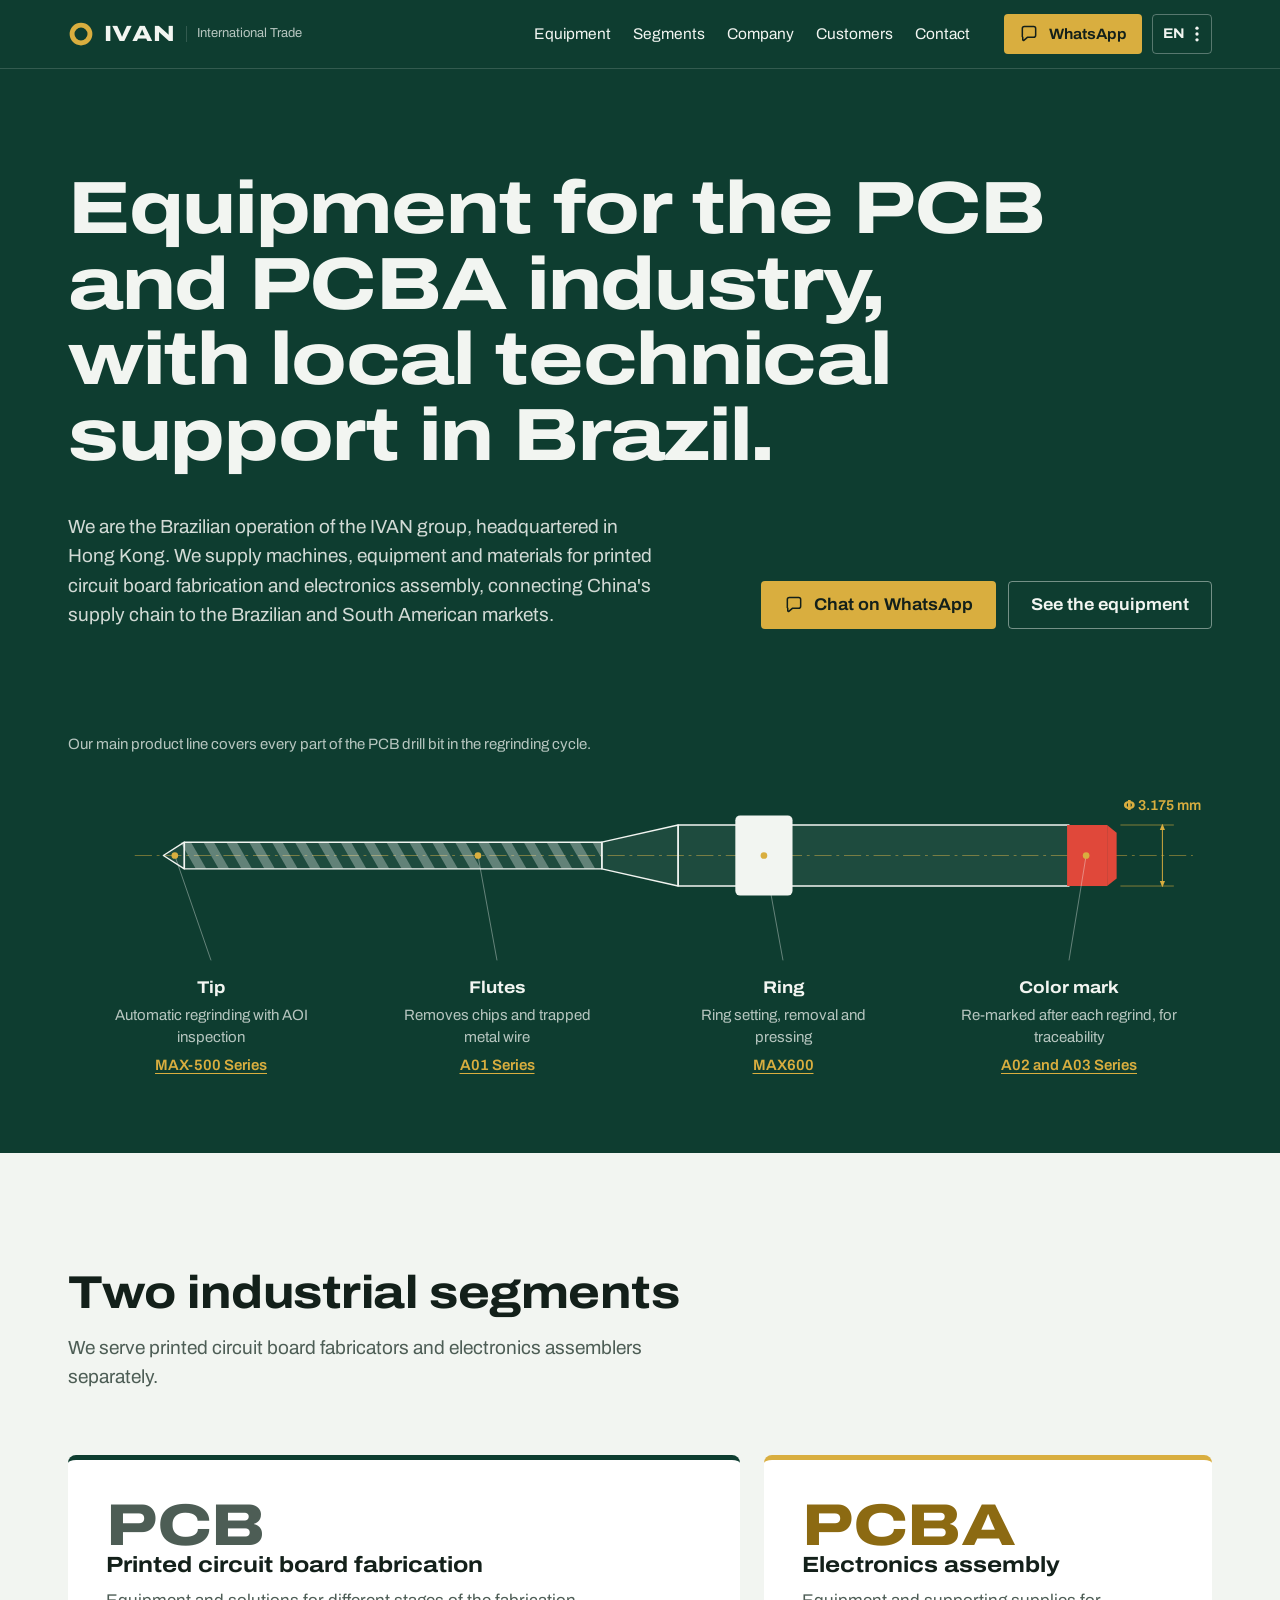
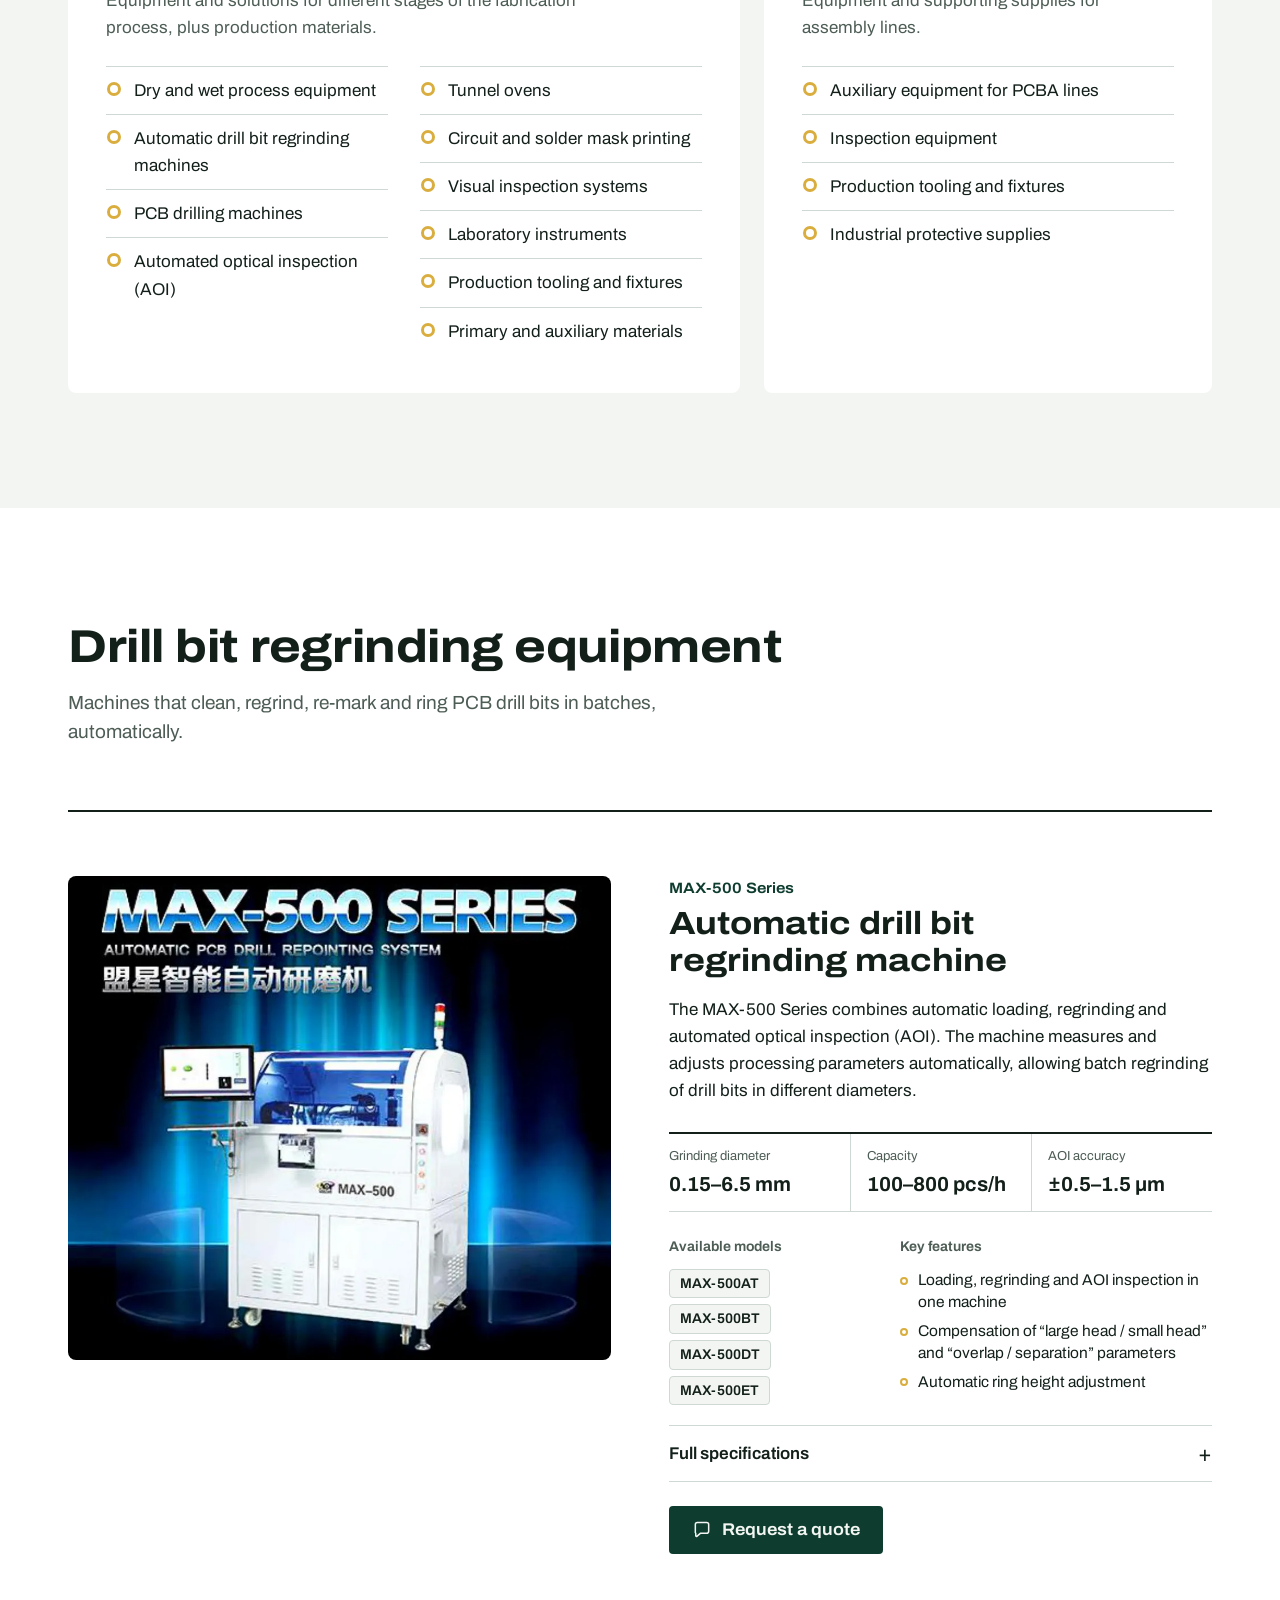
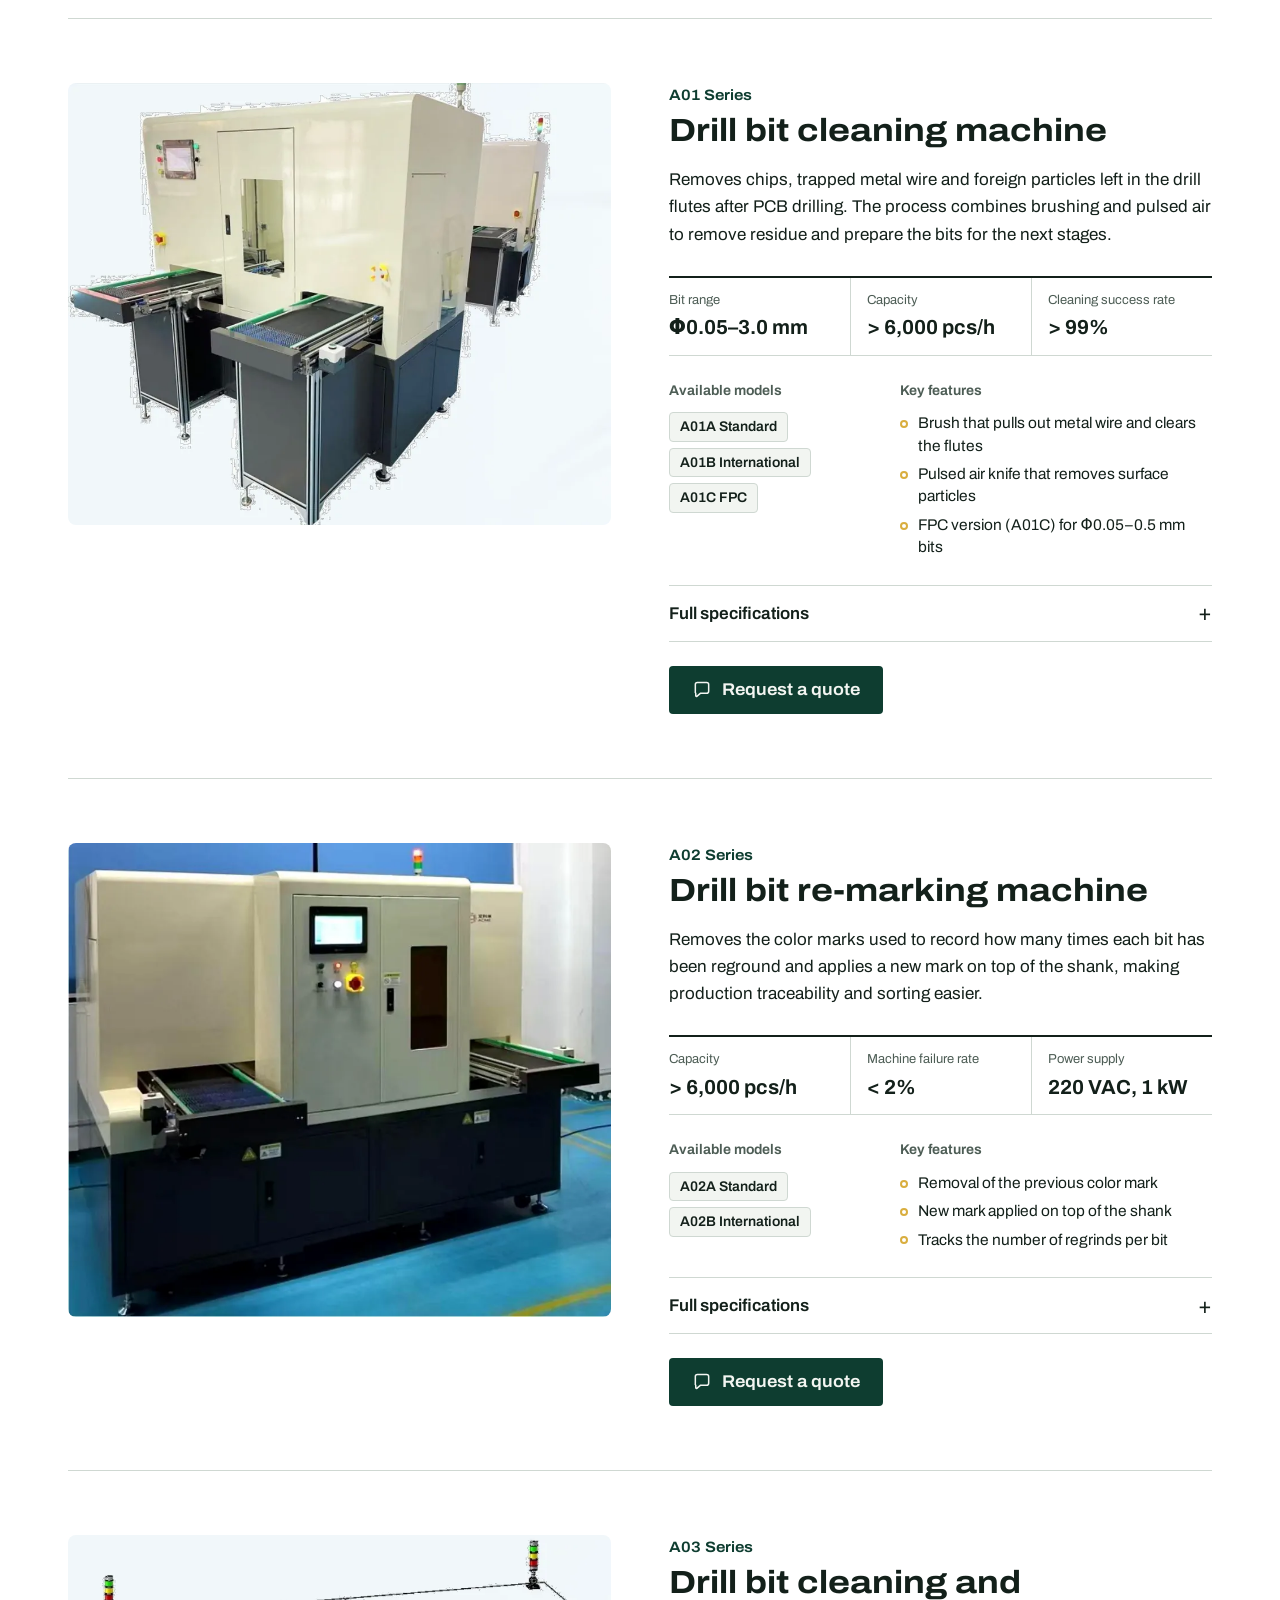
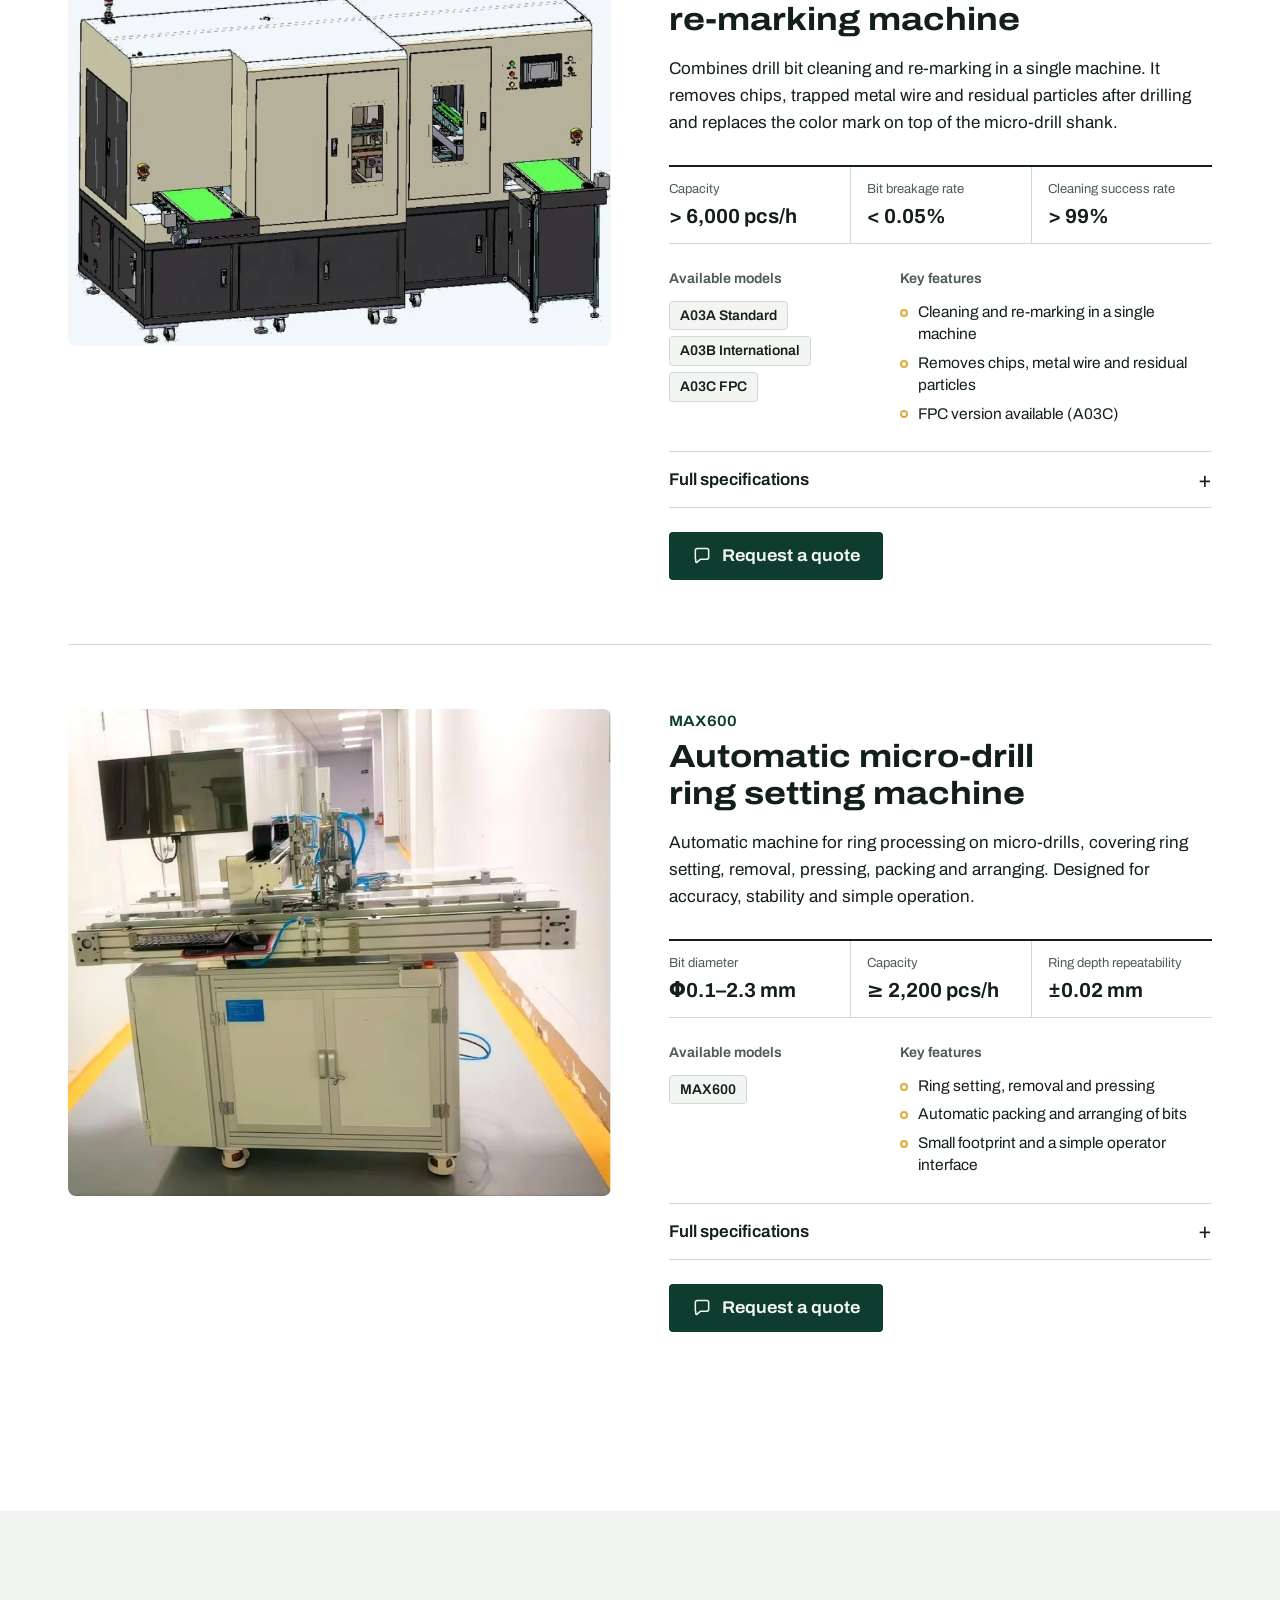
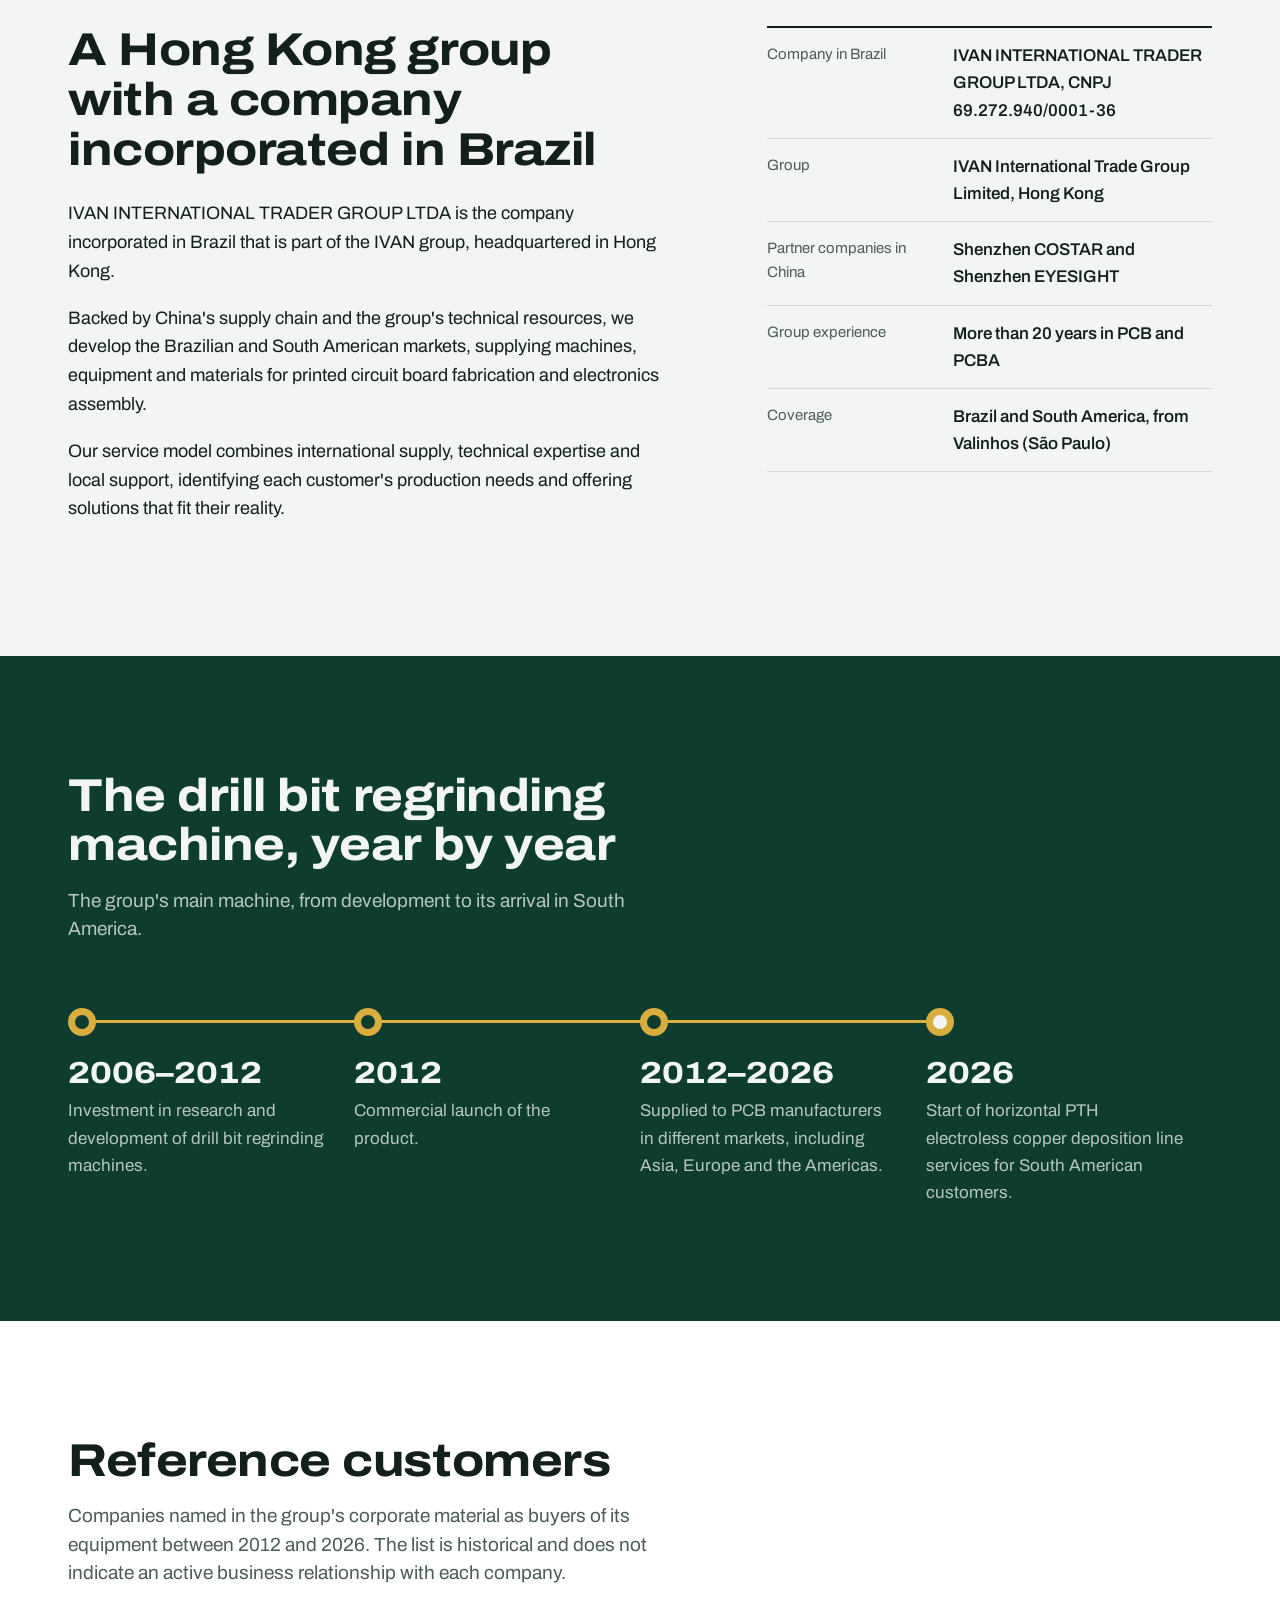
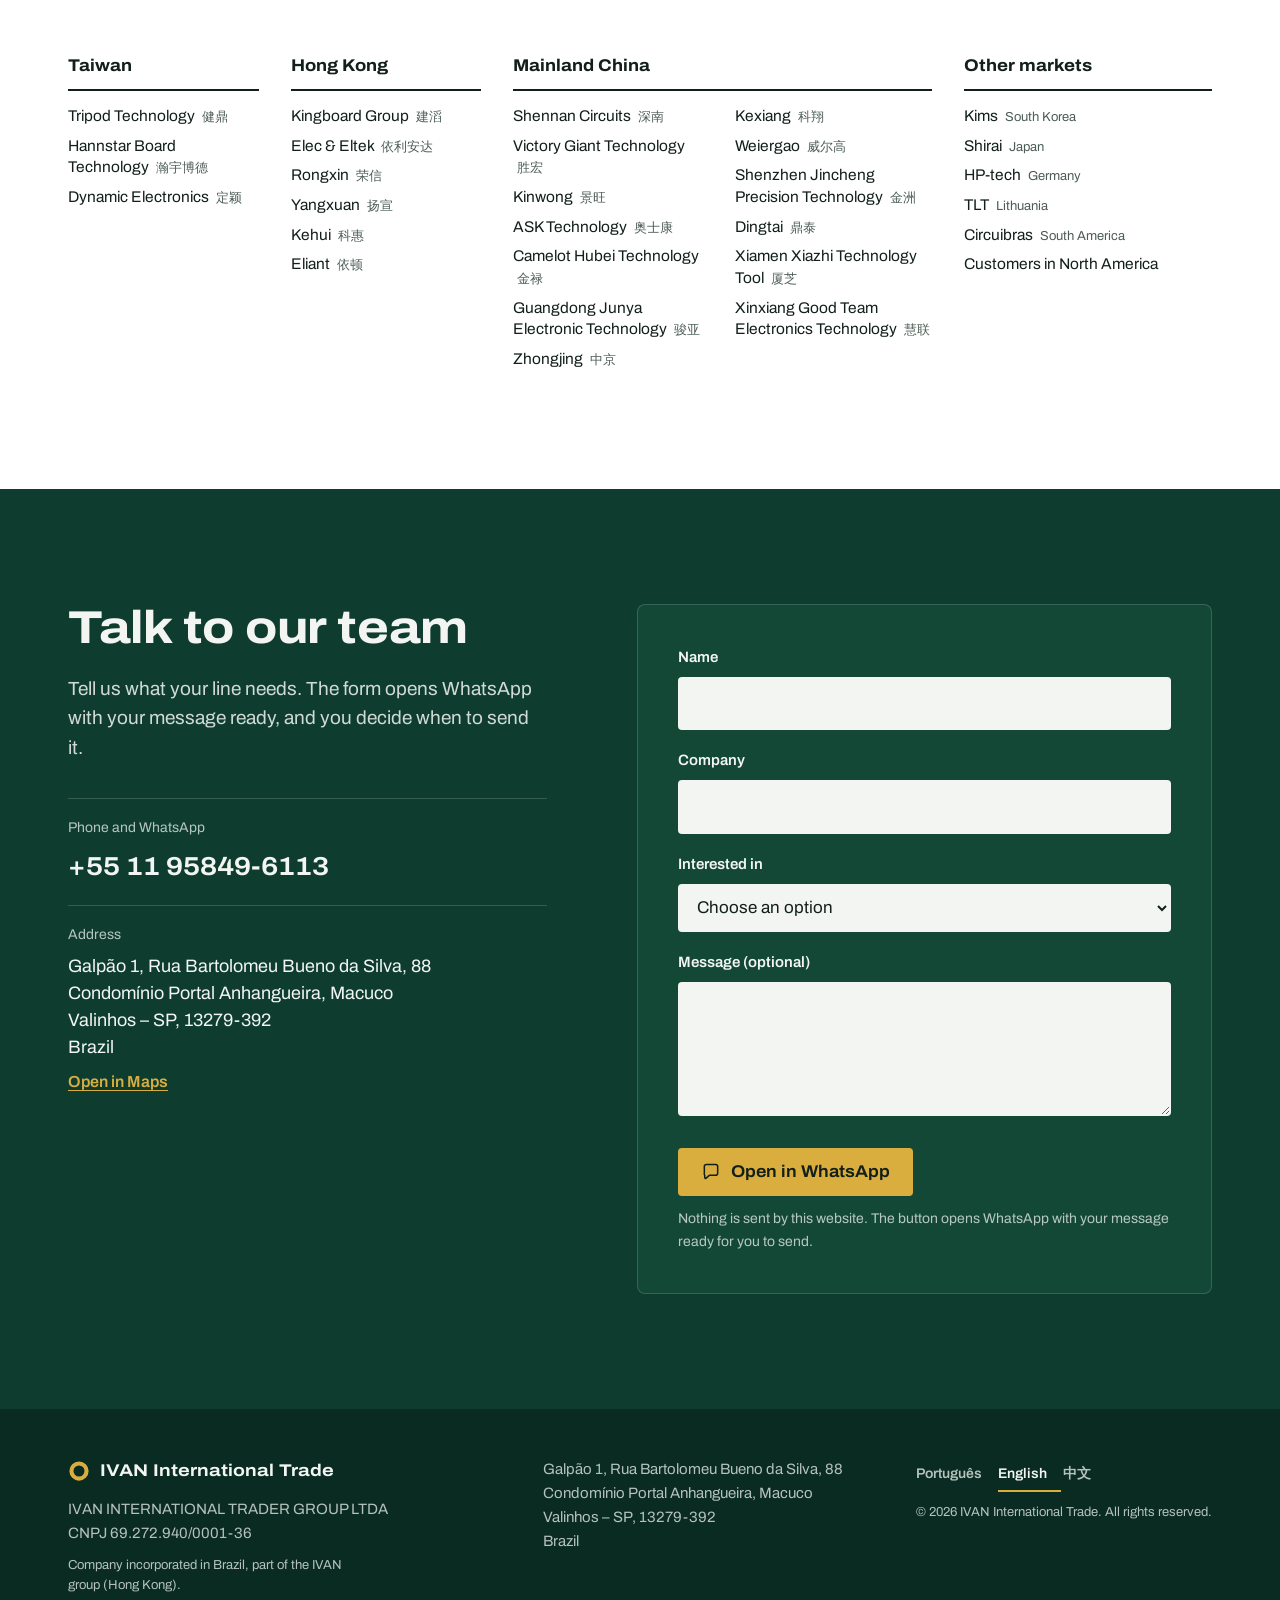
==== docs/en/index.html @ fa2f99bb "Add files via upload" ====
<!DOCTYPE html>
<html lang="en">
<head>
<meta charset="utf-8">
<meta name="viewport" content="width=device-width, initial-scale=1">
<title>IVAN International Trade | PCB and PCBA equipment in Brazil</title>
<meta name="description" content="Brazilian operation of the IVAN group, headquartered in Hong Kong. Drill bit regrinding, cleaning, re-marking and ring setting machines, plus equipment for PCB fabrication and PCBA assembly, with local technical support.">

<link rel="alternate" hreflang="pt-BR" href="../"><link rel="alternate" hreflang="en" href="../en/"><link rel="alternate" hreflang="zh-CN" href="../zh/">
<meta name="theme-color" content="#0E3D30">
<link rel="icon" href="../assets/favicon.svg" type="image/svg+xml">
<link rel="apple-touch-icon" href="../assets/apple-touch-icon.png">
<meta property="og:type" content="website">
<meta property="og:site_name" content="IVAN International Trade">
<meta property="og:title" content="IVAN International Trade | PCB and PCBA equipment in Brazil">
<meta property="og:description" content="Brazilian operation of the IVAN group, headquartered in Hong Kong. Drill bit regrinding, cleaning, re-marking and ring setting machines, plus equipment for PCB fabrication and PCBA assembly, with local technical support.">
<meta property="og:image" content="../assets/og.jpg">
<meta property="og:image:width" content="1200">
<meta property="og:image:height" content="630">
<meta property="og:locale" content="en">
<meta name="twitter:card" content="summary_large_image">
<link rel="preload" href="../assets/fonts/archivo-latin-wdth-normal.woff2" as="font" type="font/woff2" crossorigin>
<link rel="stylesheet" href="../assets/css/site.css">
<script type="application/ld+json">{"@context": "https://schema.org", "@type": "Organization", "name": "IVAN INTERNATIONAL TRADER GROUP LTDA", "alternateName": "IVAN International Trade", "legalName": "IVAN INTERNATIONAL TRADER GROUP LTDA", "taxID": "69.272.940/0001-36", "description": "Company incorporated in Brazil, part of the IVAN group (Hong Kong).", "telephone": "+5511958496113", "address": {"@type": "PostalAddress", "streetAddress": "Rua Bartolomeu Bueno da Silva, 88, Galpão 1, Condomínio Portal Anhangueira", "addressLocality": "Valinhos", "addressRegion": "SP", "postalCode": "13279-392", "addressCountry": "BR"}, "areaServed": ["BR", "South America"]}</script>
</head>
<body>
<a class="skip" href="#main">Skip to content</a>
<header class="site-header">
  <div class="wrap header-inner">
    <a class="brand" href="../en/" aria-label="IVAN International Trade"><svg class="via" viewBox="0 0 32 32" aria-hidden="true" focusable="false"><circle cx="16" cy="16" r="11" fill="none" stroke="currentColor" stroke-width="6"/></svg><span class="brand-name">IVAN</span><span class="brand-sub">International Trade</span></a>
    <nav class="nav" aria-label="Menu"><ul><li><a href="#equipment">Equipment</a></li><li><a href="#segments">Segments</a></li><li><a href="#company">Company</a></li><li><a href="#customers">Customers</a></li><li><a href="#contact">Contact</a></li></ul></nav>
    <div class="header-actions">
      <a class="btn btn-gold btn-small" href="https://wa.me/5511958496113?text=Hello%21%20I%20found%20you%20through%20your%20website%20and%20would%20like%20to%20talk%20about%20PCB/PCBA%20equipment." target="_blank" rel="noopener"><svg class="icon" viewBox="0 0 24 24" aria-hidden="true" focusable="false"><path d="M4 5.5A2.5 2.5 0 0 1 6.5 3h11A2.5 2.5 0 0 1 20 5.5v8a2.5 2.5 0 0 1-2.5 2.5H10l-4.2 3.6c-.5.4-1.3 0-1.3-.6V16A2.5 2.5 0 0 1 4 13.5z" fill="none" stroke="currentColor" stroke-width="1.8" stroke-linejoin="round"/></svg><span>WhatsApp</span></a>
      <details class="lang-menu">
        <summary title="Language"><span class="lang-code" aria-hidden="true">EN</span><svg class="icon" viewBox="0 0 24 24" aria-hidden="true" focusable="false"><circle cx="12" cy="5" r="2" fill="currentColor"/><circle cx="12" cy="12" r="2" fill="currentColor"/><circle cx="12" cy="19" r="2" fill="currentColor"/></svg><span class="sr-only">Language: English</span></summary>
        <div class="lang-panel">
          <p class="lang-panel-title">Language</p>
          <ul><li><a class="lang-link" href="../" hreflang="pt-BR" lang="pt-BR"><span>Português</span></a></li><li><a class="lang-link" href="../en/" hreflang="en" lang="en" aria-current="true"><span>English</span><svg class="check" viewBox="0 0 24 24" aria-hidden="true" focusable="false"><path d="M5 12.5l4.5 4.5L19 7.5" fill="none" stroke="currentColor" stroke-width="2.2" stroke-linecap="round" stroke-linejoin="round"/></svg></a></li><li><a class="lang-link" href="../zh/" hreflang="zh-CN" lang="zh-CN"><span>中文</span></a></li></ul>
        </div>
      </details>
    </div>
    <details class="mobile-menu">
      <summary aria-label="Menu"><svg class="icon" viewBox="0 0 24 24" aria-hidden="true" focusable="false"><path d="M4 7h16M4 12h16M4 17h16" fill="none" stroke="currentColor" stroke-width="2" stroke-linecap="round"/></svg><span class="menu-text">Menu</span></summary>
      <div class="mobile-panel">
        <ul class="mobile-nav"><li><a href="#equipment">Equipment</a></li><li><a href="#segments">Segments</a></li><li><a href="#company">Company</a></li><li><a href="#customers">Customers</a></li><li><a href="#contact">Contact</a></li></ul>
        <p class="mobile-lang-title">Language</p>
        <ul class="langs" aria-label="Language"><li><a class="lang-link" href="../" hreflang="pt-BR" lang="pt-BR" title="Português">Português</a></li><li><a class="lang-link" href="../en/" hreflang="en" lang="en" title="English" aria-current="true">English</a></li><li><a class="lang-link" href="../zh/" hreflang="zh-CN" lang="zh-CN" title="中文">中文</a></li></ul>
      </div>
    </details>
  </div>
</header>
<main id="main">
<section class="hero" aria-labelledby="hero-title">
  <div class="wrap">
    <h1 id="hero-title">Equipment for the PCB and PCBA industry, with local technical support in Brazil.</h1>
    <div class="hero-row">
      <p class="lead">We are the Brazilian operation of the IVAN group, headquartered in Hong Kong. We supply machines, equipment and materials for printed circuit board fabrication and electronics assembly, connecting China&#x27;s supply chain to the Brazilian and South American markets.</p>
      <div class="ctas">
        <a class="btn btn-gold" href="https://wa.me/5511958496113?text=Hello%21%20I%20found%20you%20through%20your%20website%20and%20would%20like%20to%20talk%20about%20PCB/PCBA%20equipment." target="_blank" rel="noopener"><svg class="icon" viewBox="0 0 24 24" aria-hidden="true" focusable="false"><path d="M4 5.5A2.5 2.5 0 0 1 6.5 3h11A2.5 2.5 0 0 1 20 5.5v8a2.5 2.5 0 0 1-2.5 2.5H10l-4.2 3.6c-.5.4-1.3 0-1.3-.6V16A2.5 2.5 0 0 1 4 13.5z" fill="none" stroke="currentColor" stroke-width="1.8" stroke-linejoin="round"/></svg><span>Chat on WhatsApp</span></a>
        <a class="btn btn-ghost" href="#equipment">See the equipment</a>
      </div>
    </div>
    <figure class="drill">
      <figcaption>Our main product line covers every part of the PCB drill bit in the regrinding cycle.</figcaption>
      <svg class="drill-svg" viewBox="0 0 1200 210" role="img" aria-labelledby="drill-title">
  <title id="drill-title">Technical drawing of a PCB drill bit with the tip, flutes, ring and color mark called out</title>
  <defs>
    <clipPath id="body-clip"><rect x="118" y="82" width="442" height="28"/></clipPath>
    <marker id="arr" viewBox="0 0 10 10" refX="5" refY="5" markerWidth="7" markerHeight="7" orient="auto-start-reverse">
      <path d="M0 1 L10 5 L0 9 z" fill="currentColor"/>
    </marker>
  </defs>
  <line class="axis" x1="70" y1="96" x2="1180" y2="96"/>
  <g class="metal">
    <polygon points="100,96 122,82 122,110"/>
    <rect x="122" y="82" width="438" height="28"/>
    <polygon points="560,82 640,64 640,128 560,110"/>
    <rect x="640" y="64" width="410" height="64"/>
  </g>
  <g class="flutes" clip-path="url(#body-clip)"><polygon points="118,82 129,82 145,110 134,110"/><polygon points="142,82 153,82 169,110 158,110"/><polygon points="166,82 177,82 193,110 182,110"/><polygon points="190,82 201,82 217,110 206,110"/><polygon points="214,82 225,82 241,110 230,110"/><polygon points="238,82 249,82 265,110 254,110"/><polygon points="262,82 273,82 289,110 278,110"/><polygon points="286,82 297,82 313,110 302,110"/><polygon points="310,82 321,82 337,110 326,110"/><polygon points="334,82 345,82 361,110 350,110"/><polygon points="358,82 369,82 385,110 374,110"/><polygon points="382,82 393,82 409,110 398,110"/><polygon points="406,82 417,82 433,110 422,110"/><polygon points="430,82 441,82 457,110 446,110"/><polygon points="454,82 465,82 481,110 470,110"/><polygon points="478,82 489,82 505,110 494,110"/><polygon points="502,82 513,82 529,110 518,110"/><polygon points="526,82 537,82 553,110 542,110"/><polygon points="550,82 561,82 577,110 566,110"/></g>
  <g class="mark"><rect x="1048" y="64" width="42" height="64"/><polygon points="1090,64 1100,72 1100,120 1090,128"/></g>
  <rect class="ring" x="700" y="54" width="60" height="84" rx="5"/>
  <g class="dim">
    <line x1="1104" y1="64" x2="1160" y2="64"/><line x1="1104" y1="128" x2="1160" y2="128"/>
    <line class="dim-line" x1="1148" y1="66" x2="1148" y2="126" marker-start="url(#arr)" marker-end="url(#arr)"/>
    <text x="1148" y="48" text-anchor="middle">Φ 3.175 mm</text>
  </g>
  <g class="leaders"><line x1="112" y1="96" x2="150" y2="206"/><line x1="430" y1="96" x2="450" y2="206"/><line x1="730" y1="96" x2="750" y2="206"/><line x1="1068" y1="96" x2="1050" y2="206"/></g>
  <g class="dots"><circle cx="112" cy="96" r="3.5"/><circle cx="430" cy="96" r="3.5"/><circle cx="730" cy="96" r="3.5"/><circle cx="1068" cy="96" r="3.5"/></g>
</svg>
      <ul class="callouts"><li><strong>Tip</strong><span>Automatic regrinding with AOI inspection</span><a href="#max-500">MAX-500 Series</a></li><li><strong>Flutes</strong><span>Removes chips and trapped metal wire</span><a href="#a01">A01 Series</a></li><li><strong>Ring</strong><span>Ring setting, removal and pressing</span><a href="#max600">MAX600</a></li><li><strong>Color mark</strong><span>Re-marked after each regrind, for traceability</span><a href="#a02">A02 and A03 Series</a></li></ul>
    </figure>
  </div>
</section>
<section id="segments" class="section segments" aria-labelledby="seg-title">
  <div class="wrap">
    <div class="section-head">
      <h2 id="seg-title">Two industrial segments</h2>
      <p>We serve printed circuit board fabricators and electronics assemblers separately.</p>
    </div>
    <div class="seg-grid">
      <article class="seg seg-pcb" aria-labelledby="seg-pcb-title">
        <p class="seg-code" aria-hidden="true">PCB</p>
        <h3 id="seg-pcb-title">Printed circuit board fabrication <span class="sr-only">(PCB)</span></h3>
        <p>Equipment and solutions for different stages of the fabrication process, plus production materials.</p>
        <ul class="ticks two-col"><li>Dry and wet process equipment</li><li>Automatic drill bit regrinding machines</li><li>PCB drilling machines</li><li>Automated optical inspection (AOI)</li><li>Tunnel ovens</li><li>Circuit and solder mask printing</li><li>Visual inspection systems</li><li>Laboratory instruments</li><li>Production tooling and fixtures</li><li>Primary and auxiliary materials</li></ul>
      </article>
      <article class="seg seg-pcba" aria-labelledby="seg-pcba-title">
        <p class="seg-code" aria-hidden="true">PCBA</p>
        <h3 id="seg-pcba-title">Electronics assembly <span class="sr-only">(PCBA)</span></h3>
        <p>Equipment and supporting supplies for assembly lines.</p>
        <ul class="ticks"><li>Auxiliary equipment for PCBA lines</li><li>Inspection equipment</li><li>Production tooling and fixtures</li><li>Industrial protective supplies</li></ul>
      </article>
    </div>
  </div>
</section>
<section id="equipment" class="section products" aria-labelledby="prod-title">
  <div class="wrap">
    <div class="section-head">
      <h2 id="prod-title">Drill bit regrinding equipment</h2>
      <p>Machines that clean, regrind, re-mark and ring PCB drill bits in batches, automatically.</p>
    </div>
    <article id="max-500" class="product" aria-labelledby="max-500-title">
      <div class="product-media">
        <img src="../assets/img/max-500.webp" width="954" height="849" alt="Automatic drill bit regrinding machine MAX-500 Series" loading="eager" decoding="async">
      </div>
      <div class="product-body">
        <p class="series">MAX-500 Series</p>
        <h3 id="max-500-title">Automatic drill bit regrinding machine</h3>
        <p class="product-text">The MAX-500 Series combines automatic loading, regrinding and automated optical inspection (AOI). The machine measures and adjusts processing parameters automatically, allowing batch regrinding of drill bits in different diameters.</p>
        <dl class="highlights"><div><dt>Grinding diameter</dt><dd>0.15–6.5 mm</dd></div><div><dt>Capacity</dt><dd>100–800 pcs/h</dd></div><div><dt>AOI accuracy</dt><dd>±0.5–1.5 µm</dd></div></dl>
        <div class="product-meta">
          <div>
            <h4>Available models</h4>
            <ul class="models"><li>MAX-500AT</li><li>MAX-500BT</li><li>MAX-500DT</li><li>MAX-500ET</li></ul>
          </div>
          <div>
            <h4>Key features</h4>
            <ul class="features"><li>Loading, regrinding and AOI inspection in one machine</li><li>Compensation of “large head / small head” and “overlap / separation” parameters</li><li>Automatic ring height adjustment</li></ul>
          </div>
        </div>
        <div class="product-actions">
          <details class="specs">
            <summary>Full specifications</summary>
            <table><tbody><tr><th scope="row">Models</th><td>MAX-500AT / BT / DT / ET</td></tr><tr><th scope="row">Grinding diameter</th><td>0.15–6.5 mm</td></tr><tr><th scope="row">Capacity</th><td>100–800 pcs/h, depending on diameter and specification</td></tr><tr><th scope="row">AOI accuracy</th><td>±0.5–1.5 µm</td></tr><tr><th scope="row">Grinding feed accuracy</th><td>±2–6 µm</td></tr><tr><th scope="row">Ring calibration accuracy</th><td>±0.05 mm</td></tr><tr><th scope="row">Dimensions (L × W × H)</th><td>1185 × 1130 × 1705 mm</td></tr><tr><th scope="row">Weight</th><td>700 kg</td></tr><tr><th scope="row">Power supply</th><td>220 VAC, 50/60 Hz (400 W/H)</td></tr><tr><th scope="row">Compressed air</th><td>5–7.5 kg/cm²</td></tr></tbody></table>
          </details>
          <a class="btn btn-ink quote-btn" data-product="max-500" href="https://wa.me/5511958496113?text=Hello%21%20I%20found%20you%20through%20your%20website%20and%20would%20like%20a%20quote%20for%3A%20Automatic%20drill%20bit%20regrinding%20machine%20%28MAX-500%20Series%29." target="_blank" rel="noopener"><svg class="icon" viewBox="0 0 24 24" aria-hidden="true" focusable="false"><path d="M4 5.5A2.5 2.5 0 0 1 6.5 3h11A2.5 2.5 0 0 1 20 5.5v8a2.5 2.5 0 0 1-2.5 2.5H10l-4.2 3.6c-.5.4-1.3 0-1.3-.6V16A2.5 2.5 0 0 1 4 13.5z" fill="none" stroke="currentColor" stroke-width="1.8" stroke-linejoin="round"/></svg><span>Request a quote</span></a>
        </div>
      </div>
    </article><article id="a01" class="product" aria-labelledby="a01-title">
      <div class="product-media">
        <img src="../assets/img/a01.webp" width="960" height="781" alt="Drill bit cleaning machine A01 Series" loading="lazy" decoding="async">
      </div>
      <div class="product-body">
        <p class="series">A01 Series</p>
        <h3 id="a01-title">Drill bit cleaning machine</h3>
        <p class="product-text">Removes chips, trapped metal wire and foreign particles left in the drill flutes after PCB drilling. The process combines brushing and pulsed air to remove residue and prepare the bits for the next stages.</p>
        <dl class="highlights"><div><dt>Bit range</dt><dd>Φ0.05–3.0 mm</dd></div><div><dt>Capacity</dt><dd>&gt; 6,000 pcs/h</dd></div><div><dt>Cleaning success rate</dt><dd>&gt; 99%</dd></div></dl>
        <div class="product-meta">
          <div>
            <h4>Available models</h4>
            <ul class="models"><li>A01A Standard</li><li>A01B International</li><li>A01C FPC</li></ul>
          </div>
          <div>
            <h4>Key features</h4>
            <ul class="features"><li>Brush that pulls out metal wire and clears the flutes</li><li>Pulsed air knife that removes surface particles</li><li>FPC version (A01C) for Φ0.05–0.5 mm bits</li></ul>
          </div>
        </div>
        <div class="product-actions">
          <details class="specs">
            <summary>Full specifications</summary>
            <table><tbody><tr><th scope="row">Models</th><td>A01A Standard / A01B International / A01C FPC</td></tr><tr><th scope="row">Bit range</th><td>Φ0.05–3.0 mm</td></tr><tr><th scope="row">FPC range</th><td>Φ0.05–0.5 mm</td></tr><tr><th scope="row">Capacity</th><td>&gt; 6,000 UPH</td></tr><tr><th scope="row">Bit breakage rate</th><td>&lt; 0.05%</td></tr><tr><th scope="row">Cleaning success rate</th><td>&gt; 99%</td></tr><tr><th scope="row">Machine failure rate</th><td>&lt; 2%</td></tr><tr><th scope="row">Weight</th><td>850 kg</td></tr><tr><th scope="row">Power supply</th><td>220 VAC, 50 Hz, 2 kW</td></tr><tr><th scope="row">Compressed air</th><td>5–7.5 kg/cm²</td></tr><tr><th scope="row">Minimum footprint (L × W × H)</th><td>1.8 × 1.7 × 2.2 m</td></tr></tbody></table>
          </details>
          <a class="btn btn-ink quote-btn" data-product="a01" href="https://wa.me/5511958496113?text=Hello%21%20I%20found%20you%20through%20your%20website%20and%20would%20like%20a%20quote%20for%3A%20Drill%20bit%20cleaning%20machine%20%28A01%20Series%29." target="_blank" rel="noopener"><svg class="icon" viewBox="0 0 24 24" aria-hidden="true" focusable="false"><path d="M4 5.5A2.5 2.5 0 0 1 6.5 3h11A2.5 2.5 0 0 1 20 5.5v8a2.5 2.5 0 0 1-2.5 2.5H10l-4.2 3.6c-.5.4-1.3 0-1.3-.6V16A2.5 2.5 0 0 1 4 13.5z" fill="none" stroke="currentColor" stroke-width="1.8" stroke-linejoin="round"/></svg><span>Request a quote</span></a>
        </div>
      </div>
    </article><article id="a02" class="product" aria-labelledby="a02-title">
      <div class="product-media">
        <img src="../assets/img/a02.webp" width="915" height="798" alt="Drill bit re-marking machine A02 Series" loading="lazy" decoding="async">
      </div>
      <div class="product-body">
        <p class="series">A02 Series</p>
        <h3 id="a02-title">Drill bit re-marking machine</h3>
        <p class="product-text">Removes the color marks used to record how many times each bit has been reground and applies a new mark on top of the shank, making production traceability and sorting easier.</p>
        <dl class="highlights"><div><dt>Capacity</dt><dd>&gt; 6,000 pcs/h</dd></div><div><dt>Machine failure rate</dt><dd>&lt; 2%</dd></div><div><dt>Power supply</dt><dd>220 VAC, 1 kW</dd></div></dl>
        <div class="product-meta">
          <div>
            <h4>Available models</h4>
            <ul class="models"><li>A02A Standard</li><li>A02B International</li></ul>
          </div>
          <div>
            <h4>Key features</h4>
            <ul class="features"><li>Removal of the previous color mark</li><li>New mark applied on top of the shank</li><li>Tracks the number of regrinds per bit</li></ul>
          </div>
        </div>
        <div class="product-actions">
          <details class="specs">
            <summary>Full specifications</summary>
            <table><tbody><tr><th scope="row">Models</th><td>A02A Standard / A02B International</td></tr><tr><th scope="row">Capacity</th><td>&gt; 6,000 UPH</td></tr><tr><th scope="row">Machine failure rate</th><td>&lt; 2%</td></tr><tr><th scope="row">Weight</th><td>1000 kg</td></tr><tr><th scope="row">Power supply</th><td>220 VAC, 50 Hz, 1 kW</td></tr><tr><th scope="row">Compressed air</th><td>5–7.5 kg/cm²</td></tr><tr><th scope="row">Minimum footprint (L × W × H)</th><td>2.2 × 1.7 × 2.2 m</td></tr></tbody></table>
          </details>
          <a class="btn btn-ink quote-btn" data-product="a02" href="https://wa.me/5511958496113?text=Hello%21%20I%20found%20you%20through%20your%20website%20and%20would%20like%20a%20quote%20for%3A%20Drill%20bit%20re-marking%20machine%20%28A02%20Series%29." target="_blank" rel="noopener"><svg class="icon" viewBox="0 0 24 24" aria-hidden="true" focusable="false"><path d="M4 5.5A2.5 2.5 0 0 1 6.5 3h11A2.5 2.5 0 0 1 20 5.5v8a2.5 2.5 0 0 1-2.5 2.5H10l-4.2 3.6c-.5.4-1.3 0-1.3-.6V16A2.5 2.5 0 0 1 4 13.5z" fill="none" stroke="currentColor" stroke-width="1.8" stroke-linejoin="round"/></svg><span>Request a quote</span></a>
        </div>
      </div>
    </article><article id="a03" class="product" aria-labelledby="a03-title">
      <div class="product-media">
        <img src="../assets/img/a03.webp" width="870" height="657" alt="Drill bit cleaning and re-marking machine A03 Series" loading="lazy" decoding="async">
      </div>
      <div class="product-body">
        <p class="series">A03 Series</p>
        <h3 id="a03-title">Drill bit cleaning and re-marking machine</h3>
        <p class="product-text">Combines drill bit cleaning and re-marking in a single machine. It removes chips, trapped metal wire and residual particles after drilling and replaces the color mark on top of the micro-drill shank.</p>
        <dl class="highlights"><div><dt>Capacity</dt><dd>&gt; 6,000 pcs/h</dd></div><div><dt>Bit breakage rate</dt><dd>&lt; 0.05%</dd></div><div><dt>Cleaning success rate</dt><dd>&gt; 99%</dd></div></dl>
        <div class="product-meta">
          <div>
            <h4>Available models</h4>
            <ul class="models"><li>A03A Standard</li><li>A03B International</li><li>A03C FPC</li></ul>
          </div>
          <div>
            <h4>Key features</h4>
            <ul class="features"><li>Cleaning and re-marking in a single machine</li><li>Removes chips, metal wire and residual particles</li><li>FPC version available (A03C)</li></ul>
          </div>
        </div>
        <div class="product-actions">
          <details class="specs">
            <summary>Full specifications</summary>
            <table><tbody><tr><th scope="row">Models</th><td>A03A Standard / A03B International / A03C FPC</td></tr><tr><th scope="row">Capacity</th><td>&gt; 6,000 UPH</td></tr><tr><th scope="row">Bit breakage rate</th><td>&lt; 0.05%</td></tr><tr><th scope="row">Cleaning success rate</th><td>&gt; 99%</td></tr><tr><th scope="row">Machine failure rate</th><td>&lt; 2%</td></tr><tr><th scope="row">Weight</th><td>1500 kg</td></tr><tr><th scope="row">Power supply</th><td>220 VAC, 50 Hz, 3 kW</td></tr><tr><th scope="row">Compressed air</th><td>5–7.5 kg/cm²</td></tr><tr><th scope="row">Minimum footprint (L × W × H)</th><td>3 × 1.7 × 2.2 m</td></tr></tbody></table>
          </details>
          <a class="btn btn-ink quote-btn" data-product="a03" href="https://wa.me/5511958496113?text=Hello%21%20I%20found%20you%20through%20your%20website%20and%20would%20like%20a%20quote%20for%3A%20Drill%20bit%20cleaning%20and%20re-marking%20machine%20%28A03%20Series%29." target="_blank" rel="noopener"><svg class="icon" viewBox="0 0 24 24" aria-hidden="true" focusable="false"><path d="M4 5.5A2.5 2.5 0 0 1 6.5 3h11A2.5 2.5 0 0 1 20 5.5v8a2.5 2.5 0 0 1-2.5 2.5H10l-4.2 3.6c-.5.4-1.3 0-1.3-.6V16A2.5 2.5 0 0 1 4 13.5z" fill="none" stroke="currentColor" stroke-width="1.8" stroke-linejoin="round"/></svg><span>Request a quote</span></a>
        </div>
      </div>
    </article><article id="max600" class="product" aria-labelledby="max600-title">
      <div class="product-media">
        <img src="../assets/img/max600.webp" width="801" height="717" alt="Automatic micro-drill ring setting machine MAX600" loading="lazy" decoding="async">
      </div>
      <div class="product-body">
        <p class="series">MAX600</p>
        <h3 id="max600-title">Automatic micro-drill ring setting machine</h3>
        <p class="product-text">Automatic machine for ring processing on micro-drills, covering ring setting, removal, pressing, packing and arranging. Designed for accuracy, stability and simple operation.</p>
        <dl class="highlights"><div><dt>Bit diameter</dt><dd>Φ0.1–2.3 mm</dd></div><div><dt>Capacity</dt><dd>≥ 2,200 pcs/h</dd></div><div><dt>Ring depth repeatability</dt><dd>±0.02 mm</dd></div></dl>
        <div class="product-meta">
          <div>
            <h4>Available models</h4>
            <ul class="models"><li>MAX600</li></ul>
          </div>
          <div>
            <h4>Key features</h4>
            <ul class="features"><li>Ring setting, removal and pressing</li><li>Automatic packing and arranging of bits</li><li>Small footprint and a simple operator interface</li></ul>
          </div>
        </div>
        <div class="product-actions">
          <details class="specs">
            <summary>Full specifications</summary>
            <table><tbody><tr><th scope="row">Model</th><td>MAX600</td></tr><tr><th scope="row">Bit diameter</th><td>Φ0.1–Φ2.3 mm</td></tr><tr><th scope="row">Shank diameter</th><td>Φ3.175 mm</td></tr><tr><th scope="row">Ring depth repeatability</th><td>±0.02 mm</td></tr><tr><th scope="row">Outer diameter detection repeatability</th><td>±0.02 mm</td></tr><tr><th scope="row">Capacity</th><td>UPH ≥ 2,200 pcs</td></tr><tr><th scope="row">Dimensions (L × W × H)</th><td>1600 × 800 × 1500 mm</td></tr><tr><th scope="row">Weight</th><td>600 kg</td></tr><tr><th scope="row">Voltage</th><td>AC 200 V / 50 Hz</td></tr></tbody></table>
          </details>
          <a class="btn btn-ink quote-btn" data-product="max600" href="https://wa.me/5511958496113?text=Hello%21%20I%20found%20you%20through%20your%20website%20and%20would%20like%20a%20quote%20for%3A%20Automatic%20micro-drill%20ring%20setting%20machine%20%28MAX600%29." target="_blank" rel="noopener"><svg class="icon" viewBox="0 0 24 24" aria-hidden="true" focusable="false"><path d="M4 5.5A2.5 2.5 0 0 1 6.5 3h11A2.5 2.5 0 0 1 20 5.5v8a2.5 2.5 0 0 1-2.5 2.5H10l-4.2 3.6c-.5.4-1.3 0-1.3-.6V16A2.5 2.5 0 0 1 4 13.5z" fill="none" stroke="currentColor" stroke-width="1.8" stroke-linejoin="round"/></svg><span>Request a quote</span></a>
        </div>
      </div>
    </article>
  </div>
</section>
<section id="company" class="section about" aria-labelledby="about-title">
  <div class="wrap">
    <div class="about-grid">
      <div class="about-text">
        <h2 id="about-title">A Hong Kong group with a company incorporated in Brazil</h2>
        <p>IVAN INTERNATIONAL TRADER GROUP LTDA is the company incorporated in Brazil that is part of the IVAN group, headquartered in Hong Kong.</p><p>Backed by China&#x27;s supply chain and the group&#x27;s technical resources, we develop the Brazilian and South American markets, supplying machines, equipment and materials for printed circuit board fabrication and electronics assembly.</p><p>Our service model combines international supply, technical expertise and local support, identifying each customer&#x27;s production needs and offering solutions that fit their reality.</p>
      </div>
      <dl class="facts"><div><dt>Company in Brazil</dt><dd>IVAN INTERNATIONAL TRADER GROUP LTDA, CNPJ 69.272.940/0001-36</dd></div><div><dt>Group</dt><dd>IVAN International Trade Group Limited, Hong Kong</dd></div><div><dt>Partner companies in China</dt><dd>Shenzhen COSTAR and Shenzhen EYESIGHT</dd></div><div><dt>Group experience</dt><dd>More than 20 years in PCB and PCBA</dd></div><div><dt>Coverage</dt><dd>Brazil and South America, from Valinhos (São Paulo)</dd></div></dl>
    </div>
  </div>
</section>
<section id="history" class="section history" aria-labelledby="hist-title">
  <div class="wrap">
    <div class="section-head">
      <h2 id="hist-title">The drill bit regrinding machine, year by year</h2>
      <p>The group&#x27;s main machine, from development to its arrival in South America.</p>
    </div>
    <ol class="timeline"><li><span class="via-dot" aria-hidden="true"></span><p class="year">2006–2012</p><p class="tl-text">Investment in research and development of drill bit regrinding machines.</p></li><li><span class="via-dot" aria-hidden="true"></span><p class="year">2012</p><p class="tl-text">Commercial launch of the product.</p></li><li><span class="via-dot" aria-hidden="true"></span><p class="year">2012–2026</p><p class="tl-text">Supplied to PCB manufacturers in different markets, including Asia, Europe and the Americas.</p></li><li><span class="via-dot" aria-hidden="true"></span><p class="year">2026</p><p class="tl-text">Start of horizontal PTH electroless copper deposition line services for South American customers.</p></li></ol>
  </div>
</section>
<section id="customers" class="section customers" aria-labelledby="cust-title">
  <div class="wrap">
    <div class="section-head">
      <h2 id="cust-title">Reference customers</h2>
      <p>Companies named in the group&#x27;s corporate material as buyers of its equipment between 2012 and 2026. The list is historical and does not indicate an active business relationship with each company.</p>
    </div>
    <div class="cust-grid"><div class="cust-group"><h3>Taiwan</h3><ul><li>Tripod Technology <span class="cn" lang="zh-CN">健鼎</span></li><li>Hannstar Board Technology <span class="cn" lang="zh-CN">瀚宇博德</span></li><li>Dynamic Electronics <span class="cn" lang="zh-CN">定颖</span></li></ul></div><div class="cust-group"><h3>Hong Kong</h3><ul><li>Kingboard Group <span class="cn" lang="zh-CN">建滔</span></li><li>Elec &amp; Eltek <span class="cn" lang="zh-CN">依利安达</span></li><li>Rongxin <span class="cn" lang="zh-CN">荣信</span></li><li>Yangxuan <span class="cn" lang="zh-CN">扬宣</span></li><li>Kehui <span class="cn" lang="zh-CN">科惠</span></li><li>Eliant <span class="cn" lang="zh-CN">依顿</span></li></ul></div><div class="cust-group"><h3>Mainland China</h3><ul><li>Shennan Circuits <span class="cn" lang="zh-CN">深南</span></li><li>Victory Giant Technology <span class="cn" lang="zh-CN">胜宏</span></li><li>Kinwong <span class="cn" lang="zh-CN">景旺</span></li><li>ASK Technology <span class="cn" lang="zh-CN">奥士康</span></li><li>Camelot Hubei Technology <span class="cn" lang="zh-CN">金禄</span></li><li>Guangdong Junya Electronic Technology <span class="cn" lang="zh-CN">骏亚</span></li><li>Zhongjing <span class="cn" lang="zh-CN">中京</span></li><li>Kexiang <span class="cn" lang="zh-CN">科翔</span></li><li>Weiergao <span class="cn" lang="zh-CN">威尔高</span></li><li>Shenzhen Jincheng Precision Technology <span class="cn" lang="zh-CN">金洲</span></li><li>Dingtai <span class="cn" lang="zh-CN">鼎泰</span></li><li>Xiamen Xiazhi Technology Tool <span class="cn" lang="zh-CN">厦芝</span></li><li>Xinxiang Good Team Electronics Technology <span class="cn" lang="zh-CN">慧联</span></li></ul></div><div class="cust-group"><h3>Other markets</h3><ul><li>Kims <span class="cn">South Korea</span></li><li>Shirai <span class="cn">Japan</span></li><li>HP-tech <span class="cn">Germany</span></li><li>TLT <span class="cn">Lithuania</span></li><li>Circuibras <span class="cn">South America</span></li><li>Customers in North America</li></ul></div></div>
  </div>
</section>
<section id="contact" class="section contact" aria-labelledby="contact-title">
  <div class="wrap contact-grid">
    <div class="contact-info">
      <h2 id="contact-title">Talk to our team</h2>
      <p class="lead">Tell us what your line needs. The form opens WhatsApp with your message ready, and you decide when to send it.</p>
      <dl class="contact-list">
        <div><dt>Phone and WhatsApp</dt><dd><a href="tel:+5511958496113">+55 11 95849-6113</a></dd></div>
        <div><dt>Address</dt><dd><address>Galpão 1, Rua Bartolomeu Bueno da Silva, 88<br>Condomínio Portal Anhangueira, Macuco<br>Valinhos – SP, 13279-392<br>Brazil</address>
          <a class="map-link" href="https://www.google.com/maps/search/?api=1&amp;query=Rua+Bartolomeu+Bueno+da+Silva+88+Valinhos+SP+13279-392" target="_blank" rel="noopener">Open in Maps</a></dd></div>
      </dl>
    </div>
    <form class="wa-form" id="wa-form" action="https://wa.me/5511958496113" method="get" target="_blank"
          data-number="5511958496113" data-tpl="Hello! My name is {name}{company}. I&#x27;m interested in: {interest}." data-tpl-company=", from {company}">
      <div class="field">
        <label for="f-name">Name</label>
        <input id="f-name" name="name" type="text" autocomplete="name" required>
      </div>
      <div class="field">
        <label for="f-company">Company</label>
        <input id="f-company" name="company" type="text" autocomplete="organization">
      </div>
      <div class="field">
        <label for="f-interest">Interested in</label>
        <select id="f-interest" name="interest" required>
          <option value="" disabled selected>Choose an option</option>
          <option>Drill bit regrinding machine (MAX-500)</option><option>Drill bit cleaning machine (A01)</option><option>Drill bit re-marking machine (A02)</option><option>Drill bit cleaning and re-marking machine (A03)</option><option>Micro-drill ring setting machine (MAX600)</option><option>Horizontal PTH line</option><option>Other PCB equipment</option><option>PCBA equipment</option>
        </select>
      </div>
      <div class="field">
        <label for="f-message">Message (optional)</label>
        <textarea id="f-message" name="message" rows="4"></textarea>
      </div>
      <input type="hidden" name="text" value="">
      <button class="btn btn-gold" type="submit"><svg class="icon" viewBox="0 0 24 24" aria-hidden="true" focusable="false"><path d="M4 5.5A2.5 2.5 0 0 1 6.5 3h11A2.5 2.5 0 0 1 20 5.5v8a2.5 2.5 0 0 1-2.5 2.5H10l-4.2 3.6c-.5.4-1.3 0-1.3-.6V16A2.5 2.5 0 0 1 4 13.5z" fill="none" stroke="currentColor" stroke-width="1.8" stroke-linejoin="round"/></svg><span>Open in WhatsApp</span></button>
      <p class="hint">Nothing is sent by this website. The button opens WhatsApp with your message ready for you to send.</p>
    </form>
  </div>
</section>
</main>
<footer class="site-footer">
  <div class="wrap footer-inner">
    <div>
      <p class="footer-brand"><svg class="via" viewBox="0 0 32 32" aria-hidden="true" focusable="false"><circle cx="16" cy="16" r="11" fill="none" stroke="currentColor" stroke-width="6"/></svg><span>IVAN International Trade</span></p>
      <p>IVAN INTERNATIONAL TRADER GROUP LTDA<br>CNPJ 69.272.940/0001-36</p>
      <p class="small footer-group">Company incorporated in Brazil, part of the IVAN group (Hong Kong).</p>
    </div>
    <p>Galpão 1, Rua Bartolomeu Bueno da Silva, 88<br>Condomínio Portal Anhangueira, Macuco<br>Valinhos – SP, 13279-392<br>Brazil</p>
    <div>
      <ul class="langs" aria-label="Language"><li><a class="lang-link" href="../" hreflang="pt-BR" lang="pt-BR" title="Português">Português</a></li><li><a class="lang-link" href="../en/" hreflang="en" lang="en" title="English" aria-current="true">English</a></li><li><a class="lang-link" href="../zh/" hreflang="zh-CN" lang="zh-CN" title="中文">中文</a></li></ul>
      <p class="small">© 2026 IVAN International Trade. All rights reserved.</p>
    </div>
  </div>
</footer>
<script src="../assets/js/site.js" defer></script>
</body>
</html>
---- docs/assets/css/site.css ----
/* IVAN International Trade — ivanbr.com.br
   Paleta tirada da própria placa: máscara de solda verde, pads dourados (ENIG),
   serigrafia branca e as cores usadas para marcar brocas reafiadas. */

@font-face {
  font-family: "Archivo Variable";
  font-style: normal;
  font-display: swap;
  font-weight: 100 900;
  font-stretch: 62% 125%;
  src: url(../fonts/archivo-latin-ext-wdth-normal.woff2) format("woff2-variations");
  unicode-range: U+0100-02BA, U+02BD-02C5, U+02C7-02CC, U+02CE-02D7, U+02DD-02FF, U+0304, U+0308, U+0329, U+1D00-1DBF, U+1E00-1E9F, U+1EF2-1EFF, U+2020, U+20A0-20AB, U+20AD-20C0, U+2113, U+2C60-2C7F, U+A720-A7FF;
}
@font-face {
  font-family: "Archivo Variable";
  font-style: normal;
  font-display: swap;
  font-weight: 100 900;
  font-stretch: 62% 125%;
  src: url(../fonts/archivo-latin-wdth-normal.woff2) format("woff2-variations");
  unicode-range: U+0000-00FF, U+0131, U+0152-0153, U+02BB-02BC, U+02C6, U+02DA, U+02DC, U+0304, U+0308, U+0329, U+2000-206F, U+20AC, U+2122, U+2191, U+2193, U+2212, U+2215, U+FEFF, U+FFFD;
}

:root {
  --mask: #0E3D30;          /* máscara de solda */
  --mask-deep: #092B21;
  --mask-raised: #134837;
  --mask-line: rgba(242, 245, 241, 0.16);
  --gold: #D9AE3F;          /* pad ENIG */
  --gold-hover: #E7C25E;
  --gold-text: #8C6A12;     /* dourado legível sobre fundo claro */
  --silk: #F2F5F1;          /* serigrafia */
  --paper: #FFFFFF;
  --ink: #13201A;
  --muted: #4D5D55;
  --rule: #CFD8D2;
  --on-dark-muted: rgba(242, 245, 241, 0.74);
  --mark-red: #E0483A;
  --mark-yellow: #F2C230;
  --mark-blue: #3A7BE0;
  --mark-green: #3DB06A;

  --font: "Archivo Variable", "Archivo", system-ui, -apple-system, "Segoe UI", Roboto,
    "PingFang SC", "Hiragino Sans GB", "Microsoft YaHei", "Noto Sans CJK SC", "Noto Sans SC", sans-serif;
  --gutter: clamp(20px, 4vw, 48px);
  --header-h: 68px;
}

*, *::before, *::after { box-sizing: border-box; }

html {
  -webkit-text-size-adjust: 100%;
  scroll-behavior: smooth;
  scroll-padding-top: calc(var(--header-h) + 16px);
}

body {
  margin: 0;
  font-family: var(--font);
  font-size: 1.0625rem;
  line-height: 1.6;
  color: var(--ink);
  background: var(--paper);
  -webkit-font-smoothing: antialiased;
  text-rendering: optimizeLegibility;
}

img { max-width: 100%; height: auto; }
a { color: inherit; text-underline-offset: 0.2em; }
p { margin: 0 0 1em; }

h1, h2, h3 {
  margin: 0;
  font-weight: 720;
  font-stretch: 114%;
  text-wrap: balance;
}

:focus-visible { outline: 3px solid var(--mask); outline-offset: 3px; border-radius: 2px; }
.site-header :focus-visible,
.hero :focus-visible,
.history :focus-visible,
.contact :focus-visible,
.site-footer :focus-visible { outline-color: var(--gold); }

.wrap { max-width: 1240px; margin-inline: auto; padding-inline: var(--gutter); }

.skip {
  position: absolute; left: 12px; top: -80px; z-index: 100;
  padding: 10px 16px; border-radius: 4px;
  background: var(--gold); color: var(--ink); font-weight: 650; text-decoration: none;
}
.skip:focus { top: 12px; }

/* ---------------------------------------------------------------- botões */
.btn {
  display: inline-flex; align-items: center; justify-content: center; gap: 10px;
  min-height: 48px; padding: 0 22px;
  border: 1.5px solid transparent; border-radius: 4px;
  font: inherit; font-weight: 650; font-stretch: 106%; line-height: 1.2;
  text-decoration: none; cursor: pointer;
  transition: background-color 0.15s, border-color 0.15s;
}
.btn .icon { width: 20px; height: 20px; flex: none; }
.btn-gold { background: var(--gold); color: var(--ink); }
.btn-gold:hover { background: var(--gold-hover); }
.btn-ghost { border-color: rgba(242, 245, 241, 0.45); color: var(--silk); }
.btn-ghost:hover { border-color: var(--silk); background: rgba(242, 245, 241, 0.06); }
.btn-ink { background: var(--mask); color: var(--silk); }
.btn-ink:hover { background: var(--mask-raised); }
.btn-small { min-height: 40px; padding: 0 14px; font-size: 0.9375rem; }

/* ---------------------------------------------------------------- cabeçalho */
.site-header {
  position: sticky; top: 0; z-index: 20;
  background: var(--mask); color: var(--silk);
  border-bottom: 1px solid var(--mask-line);
}
.header-inner { display: flex; align-items: center; gap: 24px; min-height: var(--header-h); }

.brand { display: flex; align-items: center; gap: 10px; text-decoration: none; color: var(--silk); }
.via { width: 26px; height: 26px; color: var(--gold); flex: none; }
.brand-name { font-size: 1.375rem; font-weight: 800; font-stretch: 125%; letter-spacing: 0.02em; line-height: 1; }
.brand-sub {
  font-size: 0.8125rem; line-height: 1.2; color: var(--on-dark-muted);
  padding-left: 10px; border-left: 1px solid var(--mask-line);
}

.nav { margin-left: auto; }
.nav ul, .langs, .mobile-panel ul { list-style: none; margin: 0; padding: 0; }
.nav ul { display: flex; gap: 2px; }
.nav a {
  display: block; padding: 8px 10px; border-radius: 4px;
  color: var(--silk); text-decoration: none; font-size: 0.9688rem;
}
.nav a:hover { background: rgba(242, 245, 241, 0.07); }

.header-actions { display: flex; align-items: center; gap: 10px; }
.langs { display: flex; gap: 2px; }
.langs a {
  display: block; padding: 6px 8px;
  color: var(--on-dark-muted); text-decoration: none; font-size: 0.875rem; font-weight: 600;
}
.langs a:hover { color: var(--silk); }
.langs a[aria-current] { color: var(--silk); box-shadow: inset 0 -2px 0 var(--gold); }

/* seletor de idioma: três pontinhos */
.lang-menu { position: relative; }
.lang-menu summary {
  list-style: none; cursor: pointer;
  display: flex; align-items: center; gap: 2px; height: 40px; padding: 0 4px 0 10px;
  border: 1px solid rgba(242, 245, 241, 0.32); border-radius: 4px; color: var(--silk);
}
.lang-code { font-size: 0.875rem; font-weight: 700; font-stretch: 108%; }
.lang-menu summary::-webkit-details-marker { display: none; }
.lang-menu summary:hover, .lang-menu[open] summary { background: rgba(242, 245, 241, 0.08); }
.lang-menu summary .icon { width: 20px; height: 20px; }
.lang-panel {
  position: absolute; right: 0; top: calc(100% + 8px); z-index: 30;
  min-width: 200px; padding: 8px;
  background: var(--silk); color: var(--ink);
  border-radius: 6px; box-shadow: 0 14px 36px rgba(9, 43, 33, 0.35);
}
.lang-panel-title { margin: 4px 10px 6px !important; font-size: 0.8125rem; color: var(--muted); }
.lang-panel ul { list-style: none; margin: 0; padding: 0; }
.lang-panel a {
  display: flex; justify-content: space-between; align-items: center; gap: 16px;
  min-height: 44px; padding: 0 10px; border-radius: 4px;
  text-decoration: none; font-weight: 550;
}
.lang-panel a:hover { background: #E1E8E3; }
.lang-panel a[aria-current] { color: var(--mask); font-weight: 700; }
.lang-panel .check { width: 18px; height: 18px; flex: none; }
.site-header .lang-panel :focus-visible { outline-color: var(--mask); outline-offset: -2px; }

.sr-only {
  position: absolute; width: 1px; height: 1px; overflow: hidden;
  clip: rect(0 0 0 0); clip-path: inset(50%); white-space: nowrap;
}

.mobile-menu { display: none; }
.mobile-menu summary {
  list-style: none; cursor: pointer;
  display: flex; align-items: center; gap: 8px; height: 40px; padding: 0 12px;
  border: 1px solid rgba(242, 245, 241, 0.32); border-radius: 4px;
  font-weight: 600; font-size: 0.9375rem;
}
.mobile-menu summary .icon { width: 20px; height: 20px; }
.mobile-menu summary::-webkit-details-marker { display: none; }
.mobile-menu[open] summary { background: rgba(242, 245, 241, 0.08); }
.mobile-panel {
  position: absolute; left: 0; right: 0; top: 100%;
  background: var(--mask); border-bottom: 1px solid var(--mask-line);
  padding: 8px var(--gutter) 20px;
}
.mobile-nav a {
  display: block; padding: 14px 0; border-bottom: 1px solid var(--mask-line);
  color: var(--silk); text-decoration: none; font-size: 1.125rem;
}

.mobile-lang-title { margin: 18px 0 8px; font-size: 0.8125rem; color: var(--on-dark-muted); }
.mobile-panel .langs { gap: 8px; flex-wrap: wrap; }
.mobile-panel .langs a {
  padding: 8px 14px; border: 1px solid rgba(242, 245, 241, 0.32); border-radius: 4px;
  color: var(--silk); font-size: 1rem;
}
.mobile-panel .langs a[aria-current] { border-color: var(--gold); box-shadow: none; background: rgba(217, 174, 63, 0.14); }

/* ---------------------------------------------------------------- hero */
.hero {
  background: var(--mask); color: var(--silk);
  padding: clamp(48px, 8vw, 104px) 0 clamp(40px, 6vw, 80px);
}
.hero h1 {
  font-size: clamp(2.25rem, 1rem + 4.8vw, 4.625rem);
  font-weight: 760;
  font-stretch: 122%;
  line-height: 1.02;
  letter-spacing: -0.018em;
  max-width: 16.5em;
}
.hero-row {
  display: grid; grid-template-columns: minmax(0, 1fr) auto;
  gap: 24px 56px; align-items: end;
  margin-top: clamp(24px, 3vw, 40px);
}
.lead { font-size: 1.1875rem; line-height: 1.55; max-width: 54ch; margin: 0; }
.hero .lead, .contact .lead { color: rgba(242, 245, 241, 0.86); }
.ctas { display: flex; flex-wrap: wrap; gap: 12px; }

.drill { margin: clamp(56px, 8vw, 104px) 0 0; }
.drill figcaption { font-size: 0.9375rem; color: var(--on-dark-muted); margin: 0 0 8px; max-width: 60ch; }
.drill-svg { display: block; width: 100%; height: auto; overflow: visible; color: var(--gold); }
.drill-svg .axis { stroke: var(--gold); stroke-opacity: 0.5; stroke-width: 1; stroke-dasharray: 18 5 3 5; }
.drill-svg .metal > * { fill: rgba(242, 245, 241, 0.07); stroke: var(--silk); stroke-width: 1.5; stroke-linejoin: round; }
.drill-svg .flutes polygon { fill: rgba(242, 245, 241, 0.32); }
.drill-svg .ring { fill: var(--silk); }
.drill-svg .mark { fill: var(--mark-red); animation: remark 12s step-end infinite; }
.drill-svg .dim line { stroke: var(--gold); stroke-width: 1; stroke-opacity: 0.6; }
.drill-svg .dim .dim-line { stroke-opacity: 1; }
.drill-svg .dim text { fill: var(--gold); font-family: var(--font); font-size: 15px; font-weight: 600; }
.drill-svg .leaders line { stroke: var(--silk); stroke-opacity: 0.4; stroke-width: 1; }
.drill-svg .dots circle { fill: var(--gold); }

/* A cor da marca muda como muda a cada reafiação da broca. */
@keyframes remark {
  0%   { fill: var(--mark-red); }
  25%  { fill: var(--mark-yellow); }
  50%  { fill: var(--mark-blue); }
  75%  { fill: var(--mark-green); }
}

.callouts {
  list-style: none; margin: 0; padding: 0;
  display: grid; grid-template-columns: repeat(4, minmax(0, 1fr));
  text-align: center;
}
.callouts li { display: flex; flex-direction: column; align-items: center; gap: 4px; padding: 10px 14px 0; }
.callouts strong { font-size: 1.0625rem; font-weight: 700; font-stretch: 112%; }
.callouts span { font-size: 0.9375rem; line-height: 1.45; color: var(--on-dark-muted); max-width: 24ch; }
.callouts a { color: var(--gold); font-weight: 600; font-size: 0.9375rem; }

/* ---------------------------------------------------------------- seções */
.section { padding: clamp(64px, 9vw, 120px) 0; }
.section-head { margin-bottom: clamp(36px, 5vw, 64px); }
.section h2 {
  font-size: clamp(1.875rem, 1.1rem + 2.6vw, 2.875rem);
  font-weight: 740; line-height: 1.08; letter-spacing: -0.01em;
  max-width: 20em; margin-bottom: 16px;
}
.section-head p { font-size: 1.1875rem; line-height: 1.5; color: var(--muted); max-width: 56ch; margin: 0; }

/* segmentos: PCB e PCBA em painéis distintos */
.segments { background: var(--silk); }
.seg-grid { display: grid; grid-template-columns: minmax(0, 3fr) minmax(0, 2fr); gap: 24px; align-items: stretch; }
.seg {
  background: var(--paper); border-radius: 8px;
  padding: clamp(24px, 3vw, 40px);
  border-top: 5px solid var(--mask);
}
.seg-pcba { border-top-color: var(--gold); }
.seg-code {
  margin: 0 0 14px; font-size: clamp(2.5rem, 1.6rem + 2.6vw, 3.75rem);
  font-weight: 800; font-stretch: 125%; line-height: 0.9; letter-spacing: -0.01em; color: var(--mask);
}
.seg-pcba .seg-code { color: var(--gold-text); }
.seg h3 { font-size: 1.375rem; line-height: 1.25; margin-bottom: 8px; }
.seg p { color: var(--muted); max-width: 52ch; margin-bottom: 0; }
.ticks { list-style: none; margin: 24px 0 0; padding: 0; }
.ticks li { position: relative; padding: 10px 0 10px 28px; border-top: 1px solid var(--rule); break-inside: avoid; }
.ticks li::before {
  content: ""; position: absolute; left: 1px; top: 15px;
  width: 14px; height: 14px; border-radius: 50%;
  border: 3.5px solid var(--gold); background: var(--paper);
}
.ticks.two-col { columns: 2; column-gap: 32px; }

/* equipamentos */
.product {
  display: grid; grid-template-columns: minmax(0, 1fr) minmax(0, 1fr);
  gap: clamp(28px, 4.5vw, 72px); align-items: start;
  padding: clamp(40px, 5vw, 72px) 0;
  border-top: 1px solid var(--rule);
}
.product:first-of-type { border-top: 2px solid var(--ink); }
.product-media { position: sticky; top: calc(var(--header-h) + 24px); }
.product-media img { display: block; width: 100%; height: auto; border-radius: 8px; background: #E8EDE9; }
.series { margin: 0 0 6px; font-size: 0.9375rem; font-weight: 650; font-stretch: 108%; color: var(--mask); }
.product h3 { font-size: clamp(1.5rem, 1.1rem + 1.2vw, 2rem); line-height: 1.15; }
.product-text { margin: 16px 0 0; max-width: 62ch; }

.highlights {
  display: grid; grid-template-columns: repeat(3, minmax(0, 1fr));
  margin: 28px 0 0; border-top: 2px solid var(--ink); border-bottom: 1px solid var(--rule);
}
.highlights div { padding: 14px 16px 14px 0; }
.highlights div + div { padding-left: 16px; border-left: 1px solid var(--rule); }
.highlights dt { font-size: 0.8125rem; line-height: 1.35; color: var(--muted); }
.highlights dd {
  margin: 6px 0 0; font-size: clamp(1.0625rem, 0.95rem + 0.4vw, 1.3125rem);
  font-weight: 680; font-stretch: 100%; line-height: 1.25; font-variant-numeric: tabular-nums;
}

.product-meta { display: grid; grid-template-columns: minmax(0, 2fr) minmax(0, 3fr); gap: 24px; margin-top: 24px; }
.product-meta h4 { margin: 0 0 10px; font-size: 0.875rem; font-weight: 650; color: var(--muted); }
.models { list-style: none; margin: 0; padding: 0; display: flex; flex-wrap: wrap; gap: 6px; }
.models li {
  padding: 4px 10px; border: 1px solid var(--rule); border-radius: 4px;
  font-size: 0.875rem; font-weight: 600; line-height: 1.4; background: var(--silk);
}
.features { list-style: none; margin: 0; padding: 0; }
.features li { position: relative; padding: 0 0 6px 18px; font-size: 0.9688rem; line-height: 1.45; }
.features li::before {
  content: ""; position: absolute; left: 0; top: 0.5em;
  width: 8px; height: 8px; border-radius: 50%; border: 2px solid var(--gold);
}

.specs { margin-top: 20px; border-top: 1px solid var(--rule); }
.specs summary {
  list-style: none; cursor: pointer;
  display: flex; justify-content: space-between; align-items: center; gap: 16px;
  padding: 14px 0; border-bottom: 1px solid var(--rule); font-weight: 620;
}
.specs summary::-webkit-details-marker { display: none; }
.specs summary::after { content: "+"; font-size: 1.375rem; line-height: 1; font-weight: 400; }
.specs[open] summary::after { content: "\2212"; }
.specs summary:hover { color: var(--mask); }
.specs table { width: 100%; border-collapse: collapse; font-size: 0.9375rem; font-variant-numeric: tabular-nums; }
.specs tr { border-bottom: 1px solid var(--rule); }
.specs tr:nth-child(even) { background: var(--silk); }
.specs th { text-align: left; vertical-align: top; font-weight: 500; color: var(--muted); padding: 9px 16px 9px 8px; width: 46%; }
.specs td { padding: 9px 8px 9px 0; }
.product-actions .btn { margin-top: 24px; }

/* empresa */
.about { background: var(--silk); }
.about-grid { display: grid; grid-template-columns: minmax(0, 7fr) minmax(0, 5fr); gap: clamp(32px, 6vw, 96px); align-items: start; }
.about-text h2 { margin-bottom: 24px; }
.about-text p { font-size: 1.125rem; max-width: 60ch; }
.facts { margin: 0; border-top: 2px solid var(--ink); }
.facts div { display: grid; grid-template-columns: minmax(0, 10em) minmax(0, 1fr); gap: 16px; padding: 14px 0; border-bottom: 1px solid var(--rule); }
.facts dt { font-size: 0.9375rem; color: var(--muted); }
.facts dd { margin: 0; font-weight: 560; }

/* trajetória: trilha de cobre ligando as vias, sobre a máscara verde */
.history { background: var(--mask); color: var(--silk); }
.history .section-head p { color: var(--on-dark-muted); }
.timeline { list-style: none; margin: 0; padding: 0; position: relative; display: grid; grid-template-columns: repeat(4, minmax(0, 1fr)); }
.timeline::before {
  content: ""; position: absolute; top: 12.5px; left: 14px; right: calc(25% - 14px);
  height: 3px; background: var(--gold);
}
.timeline li { position: relative; padding-right: 28px; }
.via-dot {
  display: block; position: relative; z-index: 1;
  width: 28px; height: 28px; border-radius: 50%;
  border: 7px solid var(--gold); background: var(--mask);
}
.timeline li:last-child .via-dot { background: var(--silk); }
.timeline .year {
  margin: 20px 0 8px; font-size: clamp(1.5rem, 1.1rem + 1vw, 2rem);
  font-weight: 760; font-stretch: 116%; line-height: 1.1; font-variant-numeric: tabular-nums;
}
.timeline .tl-text { margin: 0; max-width: 30ch; color: var(--on-dark-muted); }

/* clientes */
.cust-grid { display: grid; grid-template-columns: 1fr 1fr 2.2fr 1.3fr; gap: 32px; align-items: start; }
.cust-group h3 { font-size: 1.0625rem; font-stretch: 108%; padding-bottom: 10px; border-bottom: 2px solid var(--ink); margin-bottom: 10px; }
.cust-group ul { list-style: none; margin: 0; padding: 0; }
.cust-group li { padding: 4px 0; break-inside: avoid; line-height: 1.4; font-size: 0.9688rem; }
.cust-group:nth-child(3) ul { columns: 2; column-gap: 24px; }
.cn { color: var(--muted); font-size: 0.8125rem; margin-left: 4px; white-space: nowrap; }

/* contato */
.contact { background: var(--mask); color: var(--silk); }
.contact-grid { display: grid; grid-template-columns: minmax(0, 5fr) minmax(0, 6fr); gap: clamp(40px, 7vw, 112px); align-items: start; }
.contact h2 { margin-bottom: 20px; }
.contact-list { margin: 36px 0 0; }
.contact-list div { padding: 18px 0; border-top: 1px solid var(--mask-line); }
.contact-list dt { font-size: 0.875rem; color: var(--on-dark-muted); }
.contact-list dd { margin: 6px 0 0; font-size: 1.125rem; }
.contact-list a[href^="tel"] { font-size: 1.625rem; font-weight: 660; font-stretch: 110%; text-decoration: none; font-variant-numeric: tabular-nums; }
.contact-list a[href^="tel"]:hover { color: var(--gold); }
.contact address { font-style: normal; line-height: 1.5; }
.map-link { display: inline-block; margin-top: 8px; color: var(--gold); font-weight: 600; font-size: 1rem; }

.wa-form {
  background: var(--mask-raised); border: 1px solid var(--mask-line); border-radius: 8px;
  padding: clamp(24px, 3.2vw, 40px);
}
.field { margin-bottom: 18px; }
.field label { display: block; margin-bottom: 8px; font-size: 0.9375rem; font-weight: 600; }
.field input, .field select, .field textarea {
  width: 100%; min-height: 48px; padding: 12px 14px;
  font: inherit; color: var(--ink); background: var(--silk);
  border: 1.5px solid transparent; border-radius: 4px;
}
.field textarea { resize: vertical; min-height: 112px; }
.field input:focus-visible, .field select:focus-visible, .field textarea:focus-visible { outline-offset: 1px; }
.wa-form .btn { margin-top: 6px; }
.hint { margin: 12px 0 0; font-size: 0.875rem; color: var(--on-dark-muted); }

/* rodapé */
.site-footer { background: var(--mask-deep); color: var(--on-dark-muted); padding: 48px 0; font-size: 0.9375rem; }
.footer-inner { display: grid; grid-template-columns: 1.3fr 1fr auto; gap: 32px; align-items: start; }
.footer-inner p { margin: 0; }
.footer-brand { display: flex; align-items: center; gap: 10px; color: var(--silk); font-weight: 700; font-stretch: 115%; font-size: 1.0625rem; margin-bottom: 12px !important; }
.footer-brand .via { width: 22px; height: 22px; }
.site-footer .langs { margin-bottom: 10px; }
.site-footer .langs a { padding-left: 0; padding-right: 14px; }
.site-footer .small { font-size: 0.8125rem; }
.footer-group { margin-top: 10px !important; max-width: 40ch; }

/* 404 */
.notfound .hero { min-height: 60vh; }
.notfound .hero .lead { margin: 20px 0 32px; }

/* ---------------------------------------------------------------- chinês */
html[lang="zh-CN"] body { line-height: 1.75; }
html[lang="zh-CN"] h1,
html[lang="zh-CN"] h2 { letter-spacing: 0; line-height: 1.25; font-weight: 700; }
html[lang="zh-CN"] .hero h1 { max-width: none; }

/* ---------------------------------------------------------------- responsivo */
@media (max-width: 1080px) {
  .nav { display: none; }
  .header-actions { margin-left: auto; }
  .mobile-menu { display: block; }
  .cust-grid { grid-template-columns: 1fr 1fr; }
  .cust-group:nth-child(3) { grid-column: 1 / -1; }
  .cust-group:nth-child(3) ul { columns: 3; }
  .product-meta { grid-template-columns: 1fr; gap: 20px; }
}

@media (max-width: 860px) {
  .hero-row { grid-template-columns: 1fr; }
  .seg-grid { grid-template-columns: 1fr; }
  .product { grid-template-columns: 1fr; gap: 24px; }
  .product-media { position: static; max-width: 560px; }
  .product-meta { grid-template-columns: minmax(0, 2fr) minmax(0, 3fr); gap: 24px; }
  .about-grid { grid-template-columns: 1fr; }
  .contact-grid { grid-template-columns: 1fr; }
  .footer-inner { grid-template-columns: 1fr; }

  .timeline { grid-template-columns: 1fr; }
  .timeline::before { display: none; }
  .timeline li { display: grid; grid-template-columns: 28px minmax(0, 1fr); column-gap: 20px; padding: 0 0 32px; }
  .timeline li:not(:last-child)::before {
    content: ""; position: absolute; left: 12.5px; top: 14px; bottom: -14px; width: 3px; background: var(--gold);
  }
  .timeline li:last-child { padding-bottom: 0; }
  .via-dot { grid-row: 1 / span 2; }
  .timeline .year { margin: -1px 0 4px; }
}

@media (max-width: 760px) {
  :root { --header-h: 56px; }
  .header-inner { gap: 12px; }
  .brand-name { font-size: 1.1875rem; }
  .via { width: 22px; height: 22px; }
  .btn-small, .lang-menu summary, .mobile-menu summary { min-height: 38px; height: 38px; }

  .hero { padding-top: 32px; }
  .hero h1 { font-size: clamp(1.75rem, 0.95rem + 4.4vw, 2.5rem); font-stretch: 112%; line-height: 1.06; }
  .hero .lead { font-size: 1.0625rem; }
  .drill { margin-top: 44px; }
  .drill-svg .leaders, .drill-svg .dots, .drill-svg .dim text { display: none; }
  .callouts { grid-template-columns: 1fr 1fr; gap: 20px 20px; text-align: left; margin-top: 20px; }
  .callouts li { align-items: flex-start; padding: 12px 0 0; border-top: 1px solid var(--mask-line); }

  .highlights { grid-template-columns: 1fr; }
  .highlights div { display: flex; justify-content: space-between; align-items: baseline; gap: 16px; padding: 10px 0; }
  .highlights div + div { padding-left: 0; border-left: 0; border-top: 1px solid var(--rule); }
  .highlights dd { margin: 0; text-align: right; }
  .product-meta { grid-template-columns: 1fr; gap: 20px; }
  .ticks.two-col { columns: 1; }
  .cust-grid { grid-template-columns: 1fr; gap: 28px; }
  .cust-group:nth-child(3) ul { columns: 2; }
  .facts div { grid-template-columns: 1fr; gap: 2px; }
  .specs th { width: 50%; }
}

@media (max-width: 520px) {
  .brand-sub { display: none; }
  .header-actions .btn-small span { position: absolute; width: 1px; height: 1px; overflow: hidden; clip: rect(0 0 0 0); white-space: nowrap; }
  .header-actions .btn-small { padding: 0 10px; }
  .mobile-menu .menu-text { display: none; }
  .mobile-menu summary { padding: 0 9px; }
  .ctas .btn { flex: 1 1 100%; }
  .cust-group:nth-child(3) ul { columns: 1; }
  .wa-form .btn { width: 100%; }
  .specs th, .specs td { display: block; width: auto; padding: 0 8px; }
  .specs th { padding-top: 9px; }
  .specs td { padding-bottom: 9px; font-weight: 600; }
}

@media (prefers-reduced-motion: reduce) {
  html { scroll-behavior: auto; }
  .drill-svg .mark { animation: none; }
  .btn { transition: none; }
}

@media print {
  .site-header, .wa-form, .ctas, .product-actions .btn { display: none; }
  .hero, .contact, .site-footer { background: none; color: var(--ink); }
}
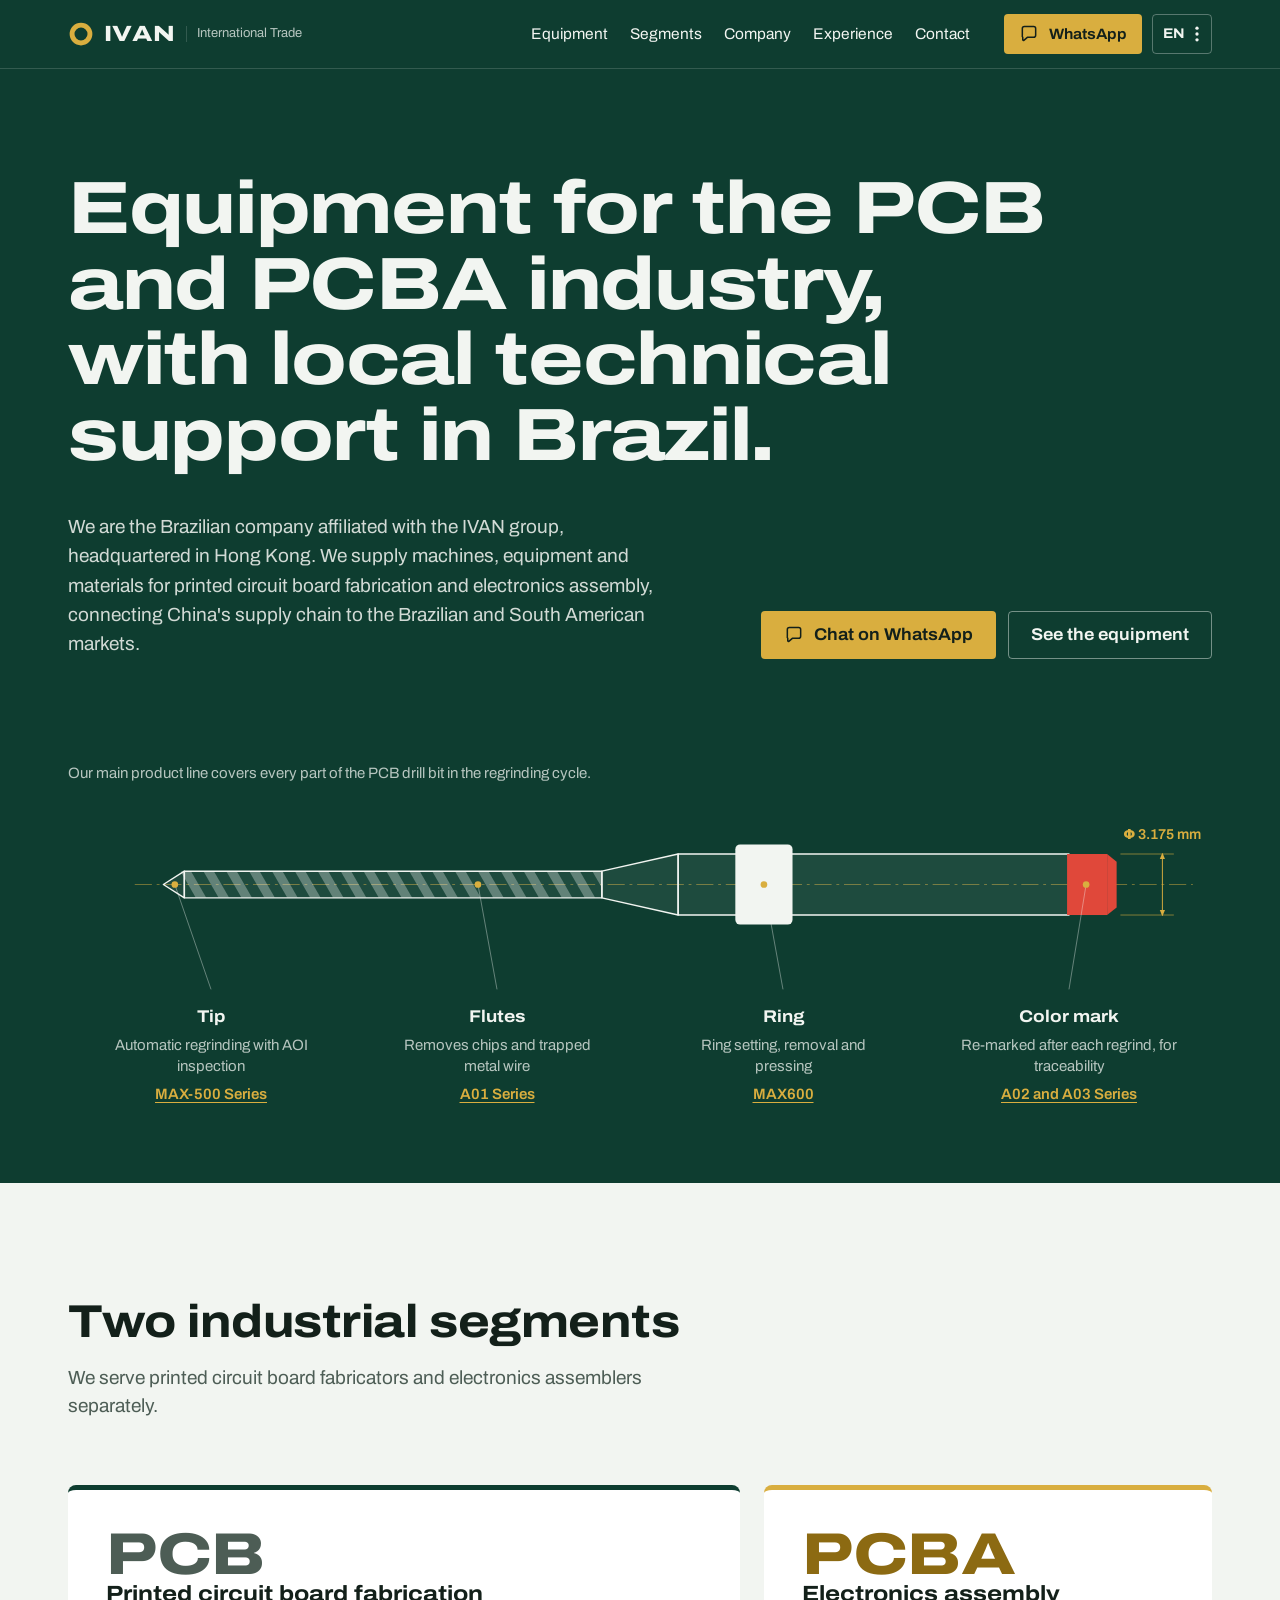
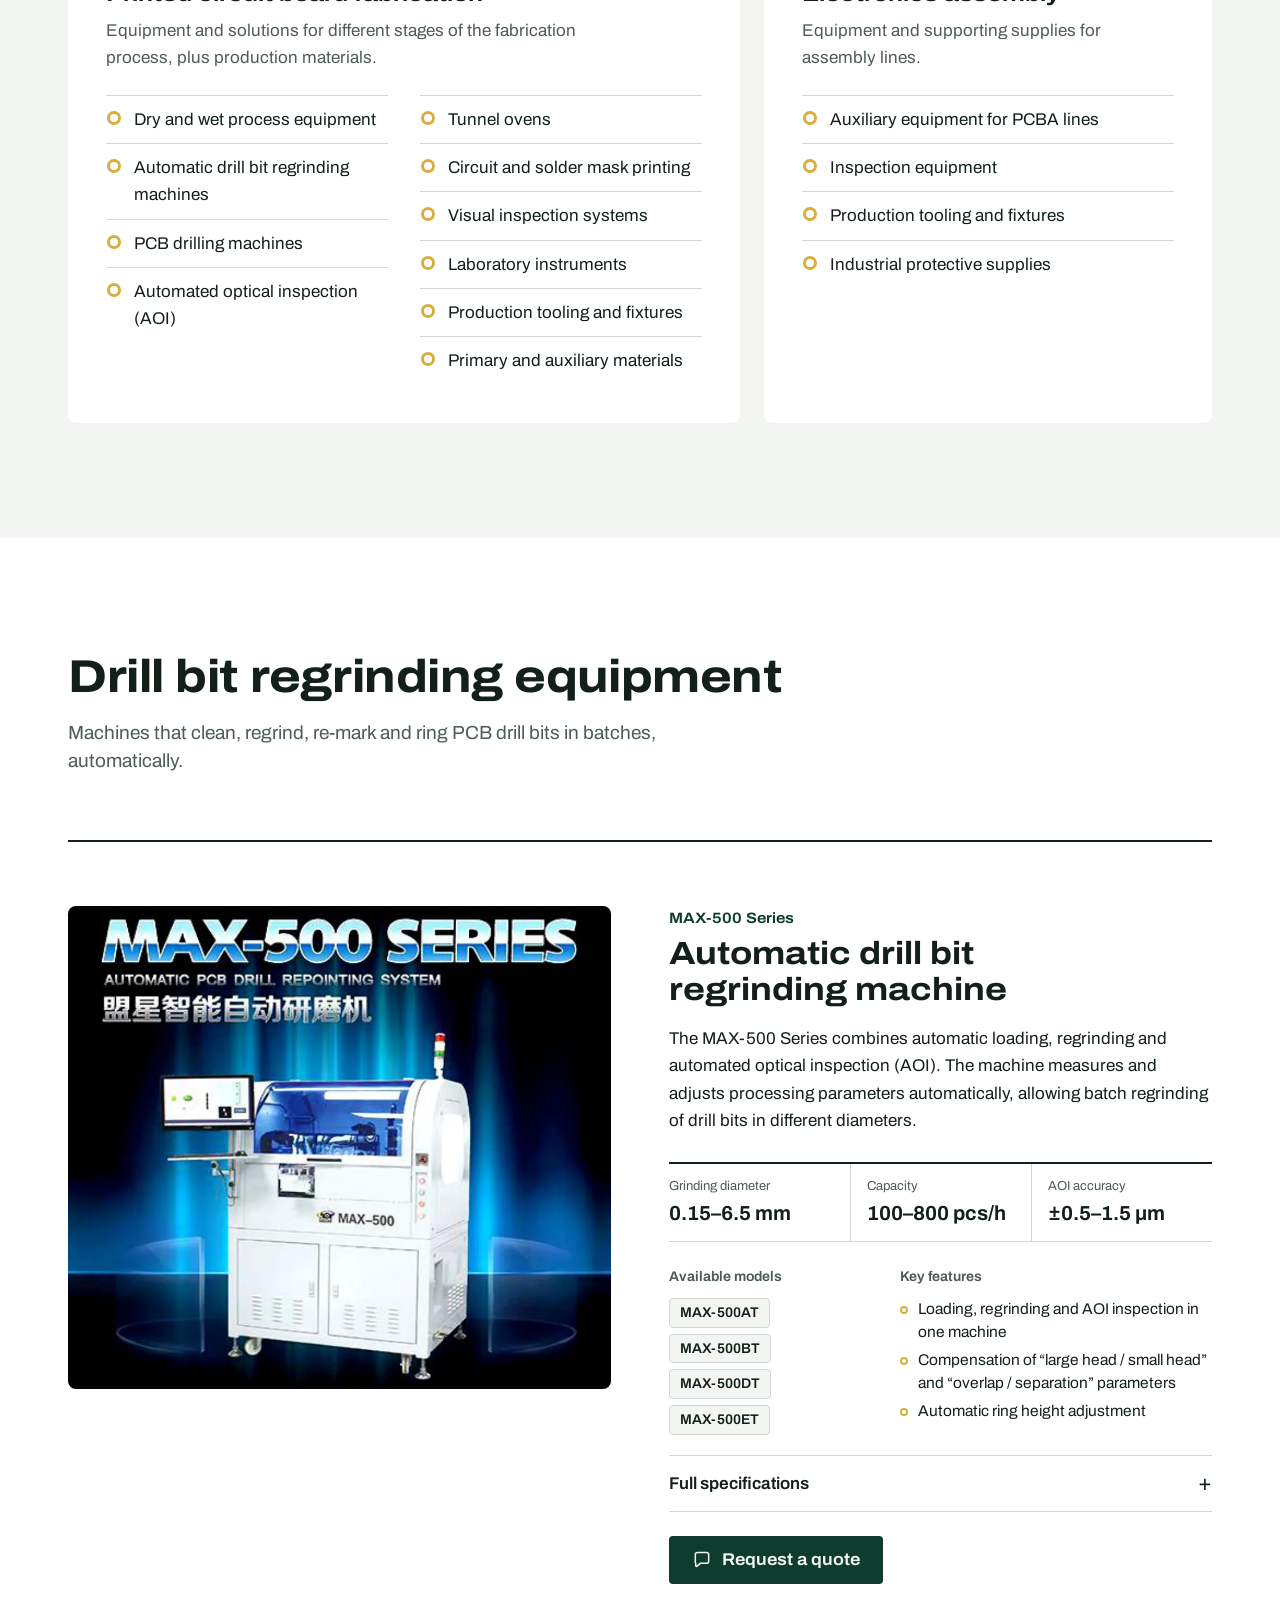
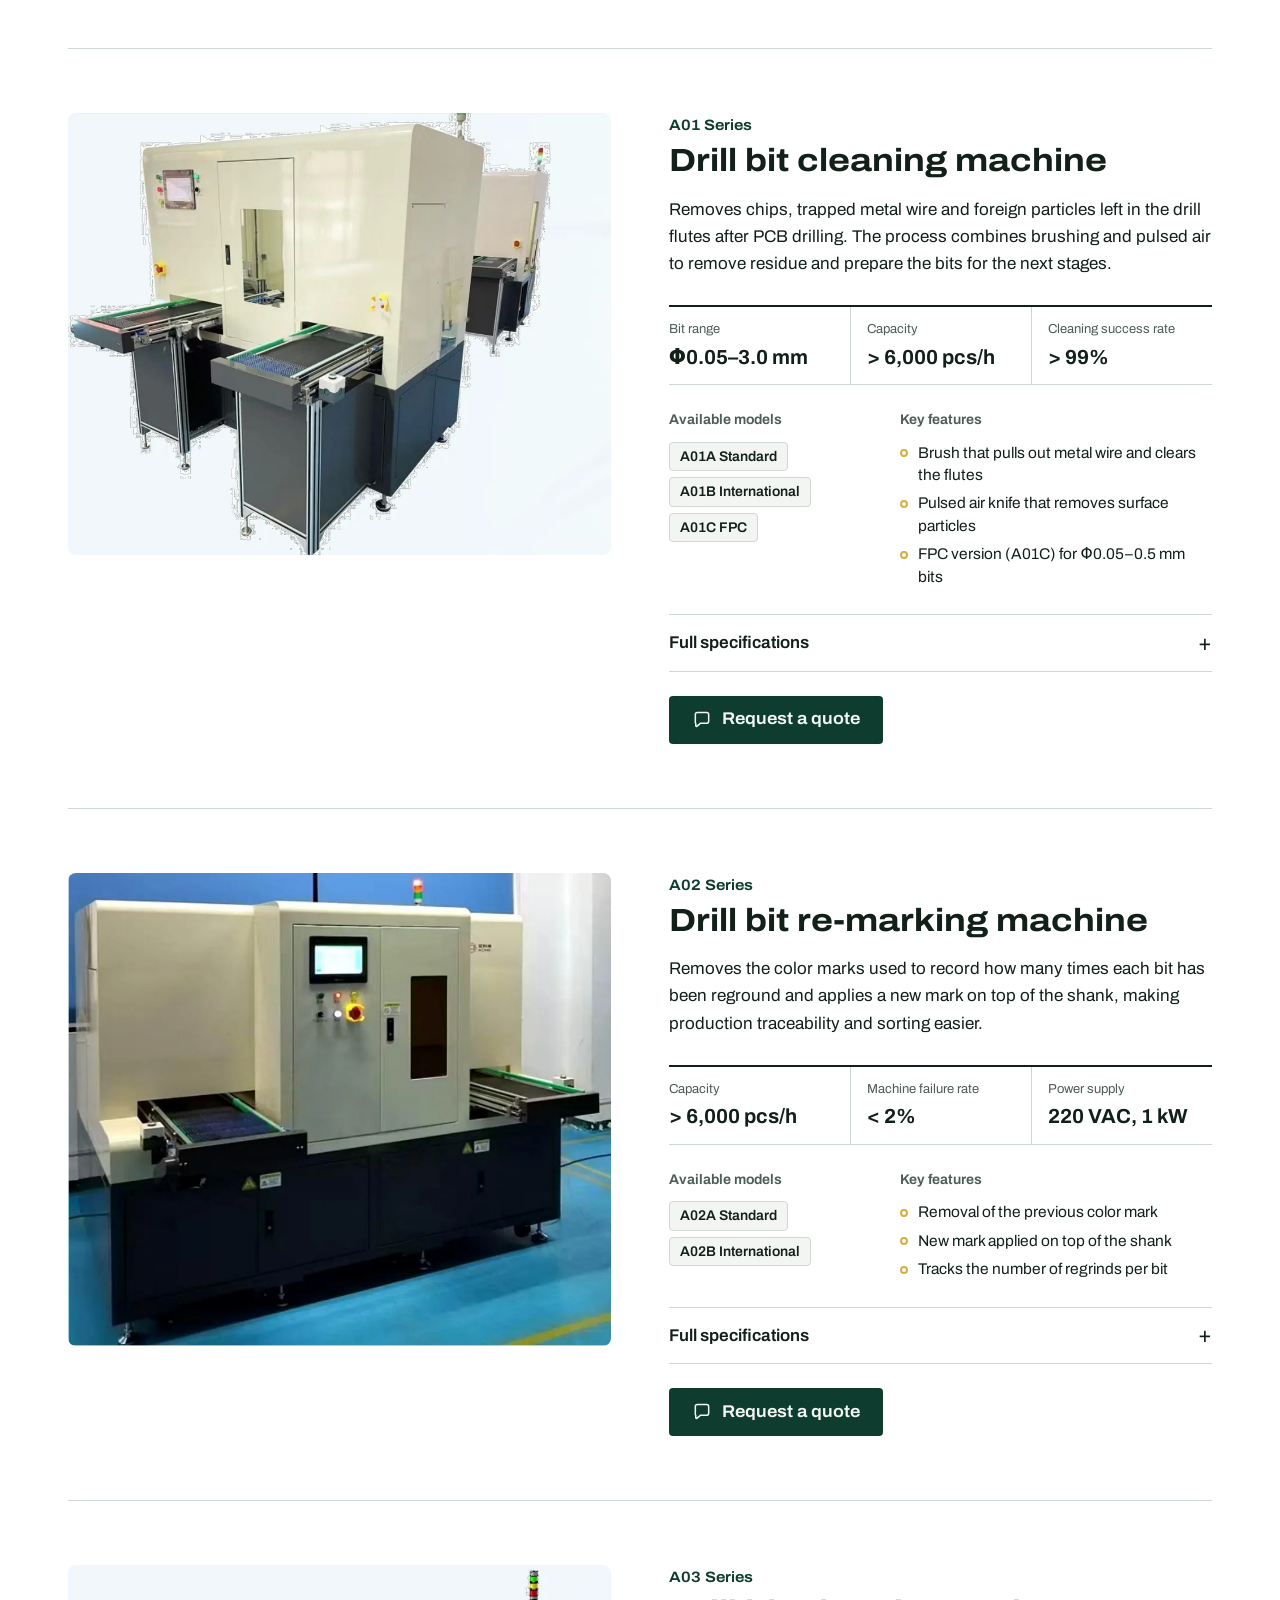
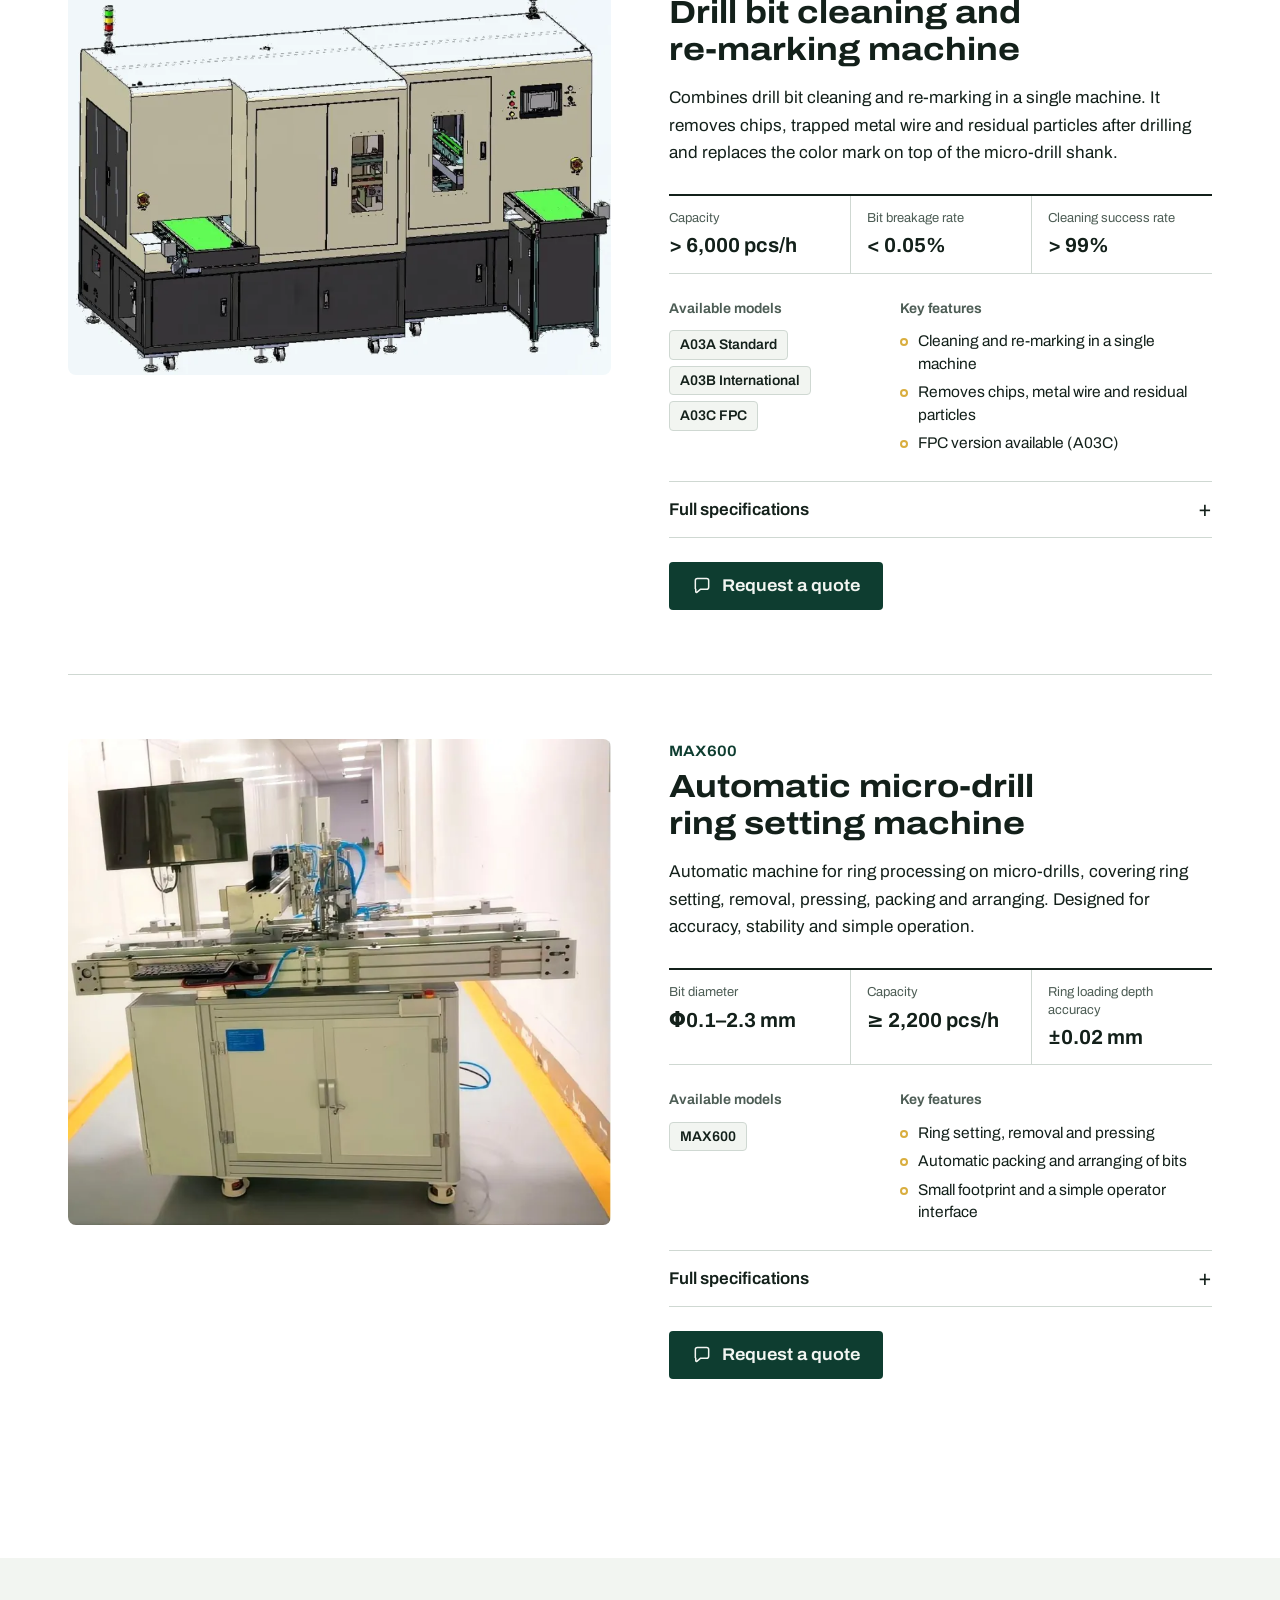
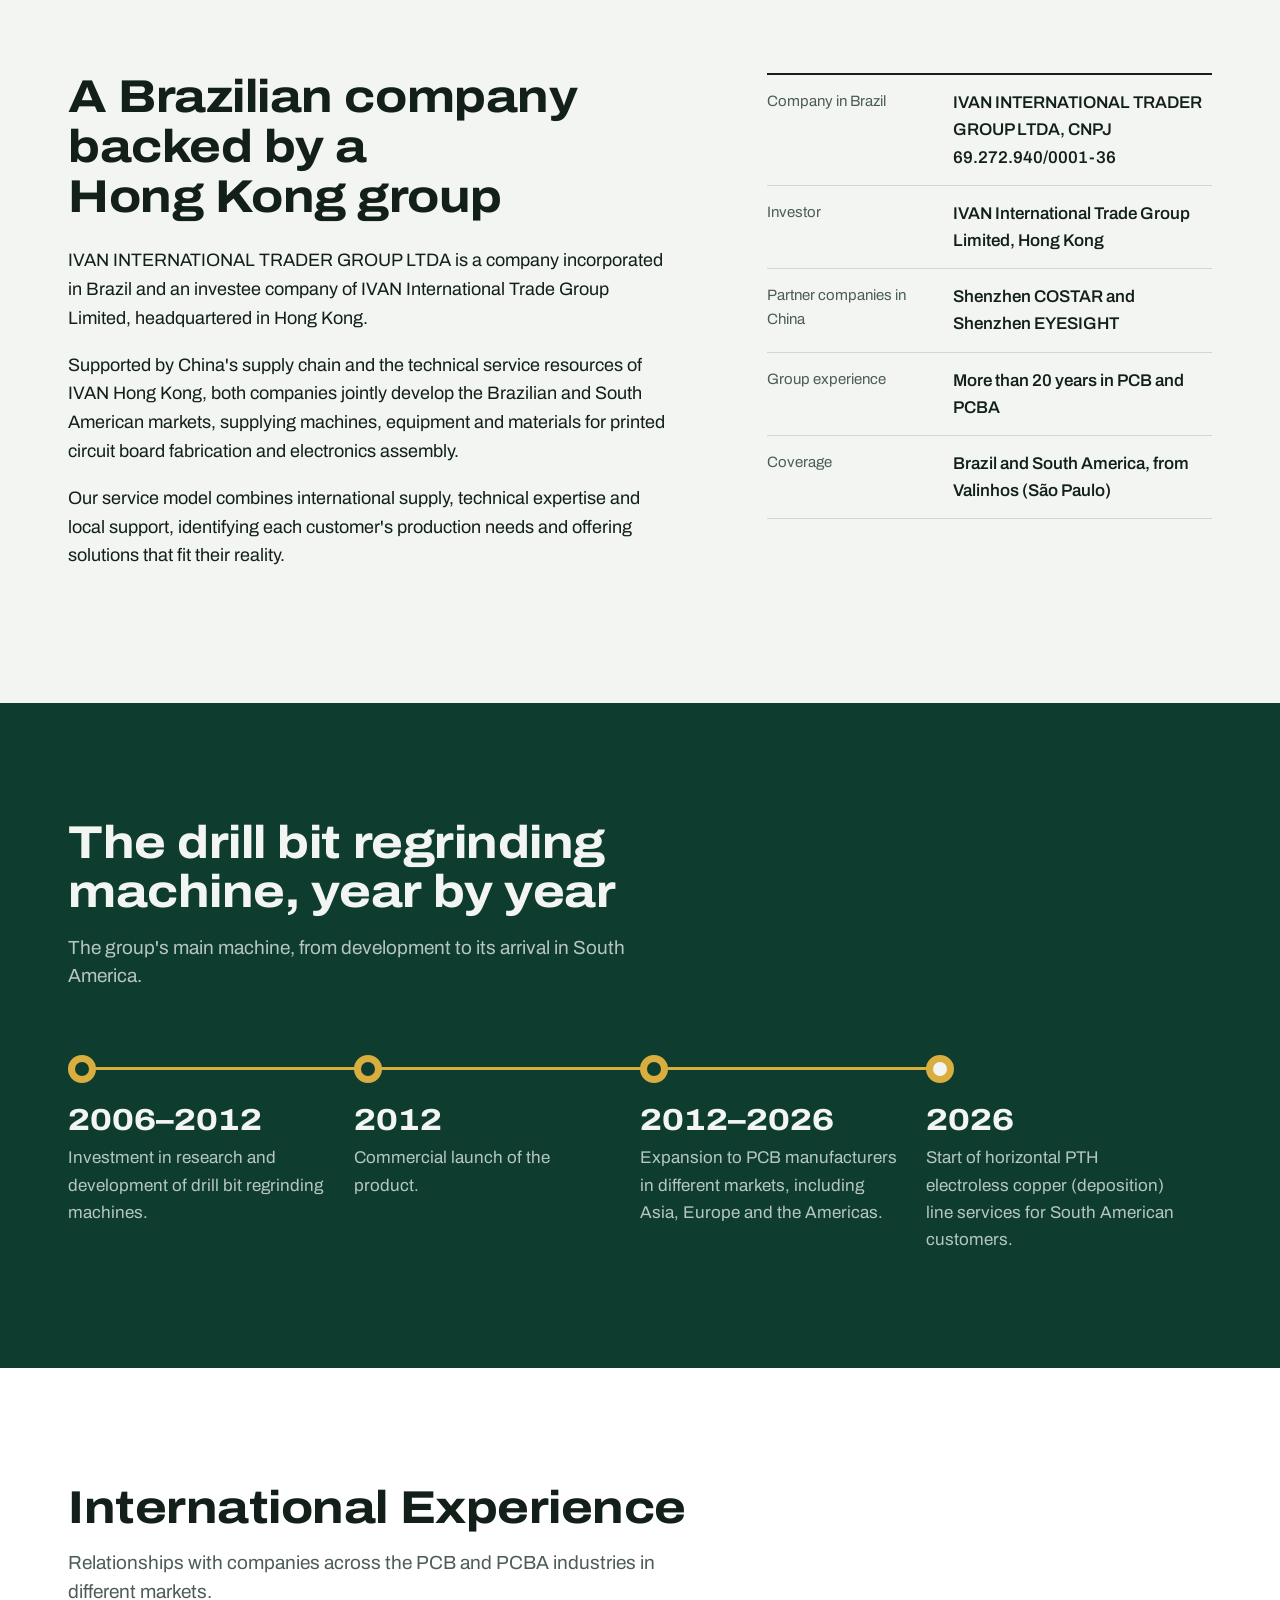
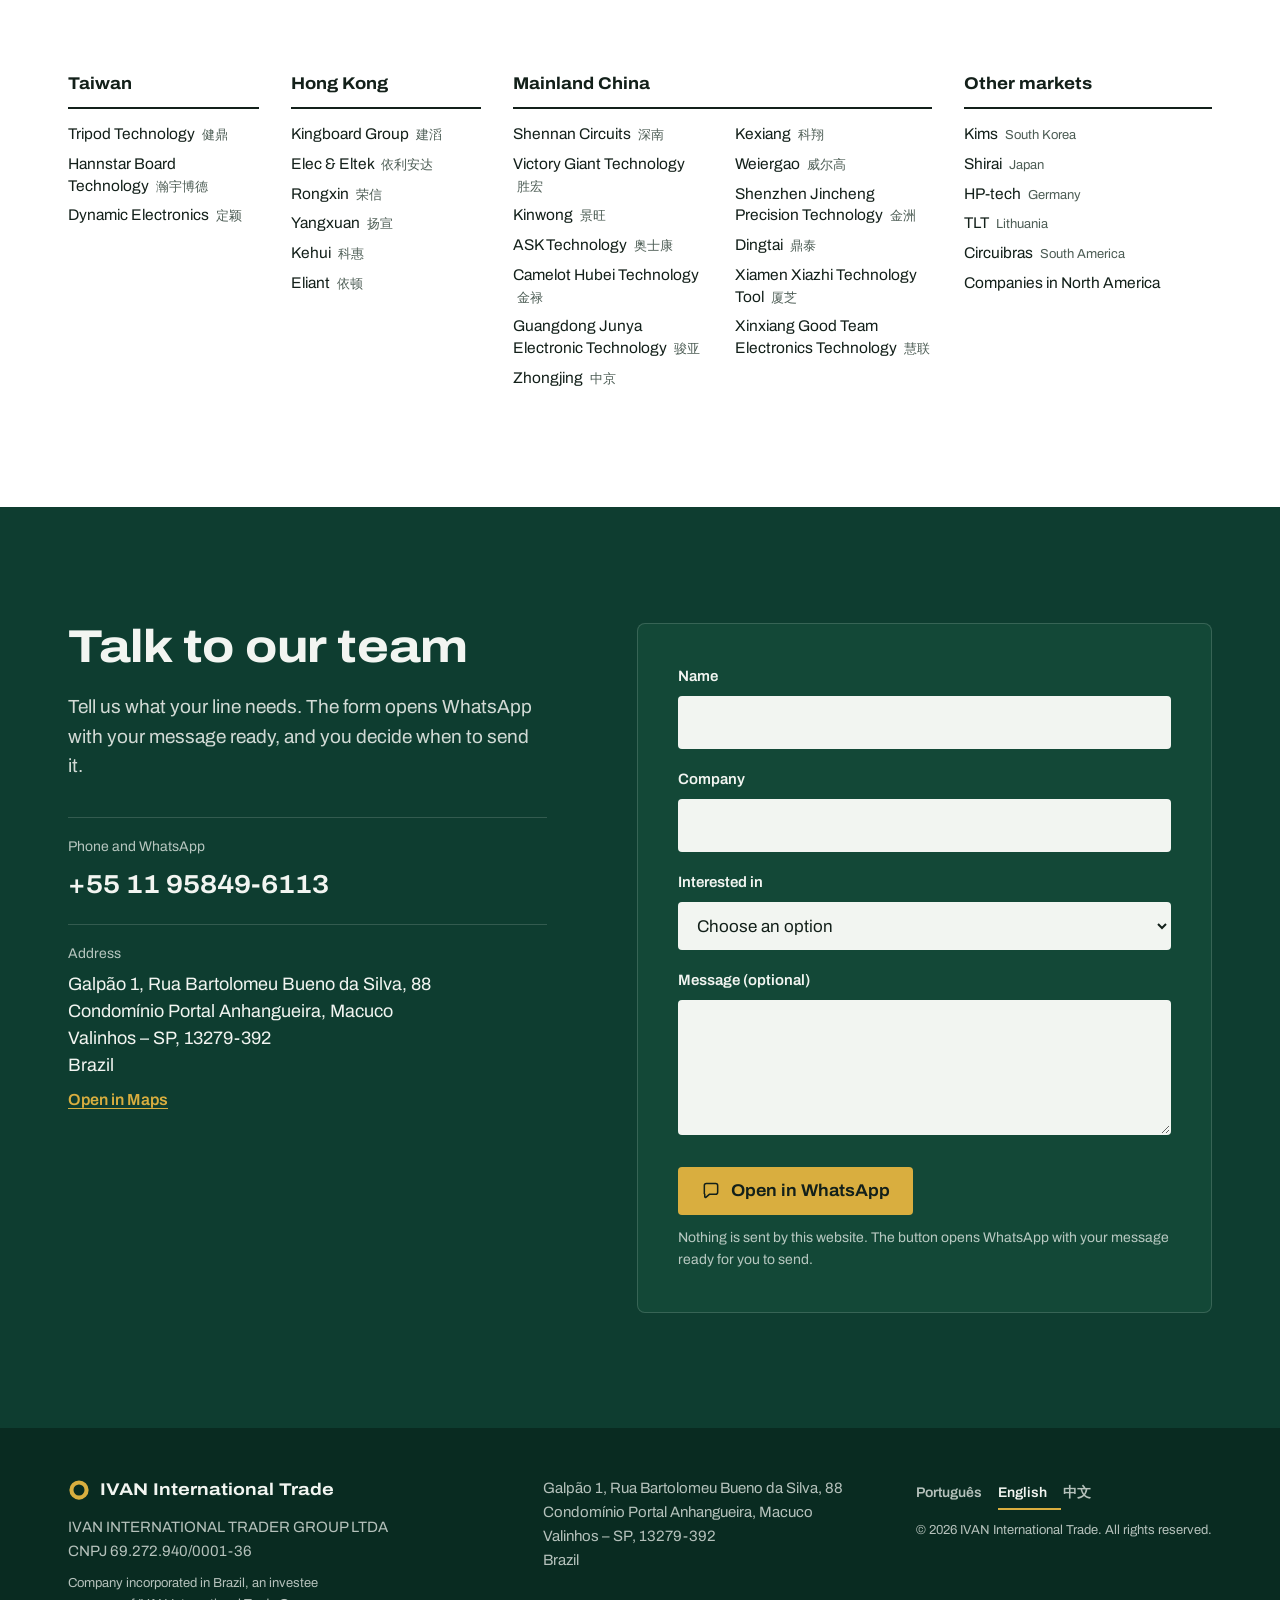
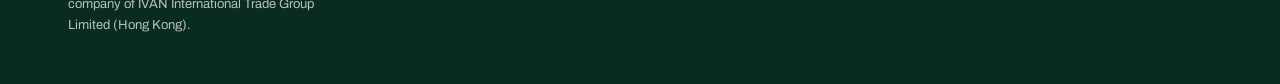
==== commit 966f9aba: "Add files via upload" ====
--- a/docs/en/index.html
+++ b/docs/en/index.html
@@ -4,7 +4,7 @@
 <meta charset="utf-8">
 <meta name="viewport" content="width=device-width, initial-scale=1">
 <title>IVAN International Trade | PCB and PCBA equipment in Brazil</title>
-<meta name="description" content="Brazilian operation of the IVAN group, headquartered in Hong Kong. Drill bit regrinding, cleaning, re-marking and ring setting machines, plus equipment for PCB fabrication and PCBA assembly, with local technical support.">
+<meta name="description" content="Brazilian company affiliated with the IVAN group, headquartered in Hong Kong. Drill bit regrinding, cleaning, re-marking and ring setting machines, plus equipment for PCB fabrication and PCBA assembly, with local technical support.">
 
 <link rel="alternate" hreflang="pt-BR" href="../"><link rel="alternate" hreflang="en" href="../en/"><link rel="alternate" hreflang="zh-CN" href="../zh/">
 <meta name="theme-color" content="#0E3D30">
@@ -13,7 +13,7 @@
 <meta property="og:type" content="website">
 <meta property="og:site_name" content="IVAN International Trade">
 <meta property="og:title" content="IVAN International Trade | PCB and PCBA equipment in Brazil">
-<meta property="og:description" content="Brazilian operation of the IVAN group, headquartered in Hong Kong. Drill bit regrinding, cleaning, re-marking and ring setting machines, plus equipment for PCB fabrication and PCBA assembly, with local technical support.">
+<meta property="og:description" content="Brazilian company affiliated with the IVAN group, headquartered in Hong Kong. Drill bit regrinding, cleaning, re-marking and ring setting machines, plus equipment for PCB fabrication and PCBA assembly, with local technical support.">
 <meta property="og:image" content="../assets/og.jpg">
 <meta property="og:image:width" content="1200">
 <meta property="og:image:height" content="630">
@@ -21,14 +21,14 @@
 <meta name="twitter:card" content="summary_large_image">
 <link rel="preload" href="../assets/fonts/archivo-latin-wdth-normal.woff2" as="font" type="font/woff2" crossorigin>
 <link rel="stylesheet" href="../assets/css/site.css">
-<script type="application/ld+json">{"@context": "https://schema.org", "@type": "Organization", "name": "IVAN INTERNATIONAL TRADER GROUP LTDA", "alternateName": "IVAN International Trade", "legalName": "IVAN INTERNATIONAL TRADER GROUP LTDA", "taxID": "69.272.940/0001-36", "description": "Company incorporated in Brazil, part of the IVAN group (Hong Kong).", "telephone": "+5511958496113", "address": {"@type": "PostalAddress", "streetAddress": "Rua Bartolomeu Bueno da Silva, 88, Galpão 1, Condomínio Portal Anhangueira", "addressLocality": "Valinhos", "addressRegion": "SP", "postalCode": "13279-392", "addressCountry": "BR"}, "areaServed": ["BR", "South America"]}</script>
+<script type="application/ld+json">{"@context": "https://schema.org", "@type": "Organization", "name": "IVAN INTERNATIONAL TRADER GROUP LTDA", "alternateName": "IVAN International Trade", "legalName": "IVAN INTERNATIONAL TRADER GROUP LTDA", "taxID": "69.272.940/0001-36", "description": "Company incorporated in Brazil, an investee company of IVAN International Trade Group Limited (Hong Kong).", "telephone": "+5511958496113", "address": {"@type": "PostalAddress", "streetAddress": "Rua Bartolomeu Bueno da Silva, 88, Galpão 1, Condomínio Portal Anhangueira", "addressLocality": "Valinhos", "addressRegion": "SP", "postalCode": "13279-392", "addressCountry": "BR"}, "areaServed": ["BR", "South America"]}</script>
 </head>
 <body>
 <a class="skip" href="#main">Skip to content</a>
 <header class="site-header">
   <div class="wrap header-inner">
     <a class="brand" href="../en/" aria-label="IVAN International Trade"><svg class="via" viewBox="0 0 32 32" aria-hidden="true" focusable="false"><circle cx="16" cy="16" r="11" fill="none" stroke="currentColor" stroke-width="6"/></svg><span class="brand-name">IVAN</span><span class="brand-sub">International Trade</span></a>
-    <nav class="nav" aria-label="Menu"><ul><li><a href="#equipment">Equipment</a></li><li><a href="#segments">Segments</a></li><li><a href="#company">Company</a></li><li><a href="#customers">Customers</a></li><li><a href="#contact">Contact</a></li></ul></nav>
+    <nav class="nav" aria-label="Menu"><ul><li><a href="#equipment">Equipment</a></li><li><a href="#segments">Segments</a></li><li><a href="#company">Company</a></li><li><a href="#customers">Experience</a></li><li><a href="#contact">Contact</a></li></ul></nav>
     <div class="header-actions">
       <a class="btn btn-gold btn-small" href="https://wa.me/5511958496113?text=Hello%21%20I%20found%20you%20through%20your%20website%20and%20would%20like%20to%20talk%20about%20PCB/PCBA%20equipment." target="_blank" rel="noopener"><svg class="icon" viewBox="0 0 24 24" aria-hidden="true" focusable="false"><path d="M4 5.5A2.5 2.5 0 0 1 6.5 3h11A2.5 2.5 0 0 1 20 5.5v8a2.5 2.5 0 0 1-2.5 2.5H10l-4.2 3.6c-.5.4-1.3 0-1.3-.6V16A2.5 2.5 0 0 1 4 13.5z" fill="none" stroke="currentColor" stroke-width="1.8" stroke-linejoin="round"/></svg><span>WhatsApp</span></a>
       <details class="lang-menu">
@@ -42,7 +42,7 @@
     <details class="mobile-menu">
       <summary aria-label="Menu"><svg class="icon" viewBox="0 0 24 24" aria-hidden="true" focusable="false"><path d="M4 7h16M4 12h16M4 17h16" fill="none" stroke="currentColor" stroke-width="2" stroke-linecap="round"/></svg><span class="menu-text">Menu</span></summary>
       <div class="mobile-panel">
-        <ul class="mobile-nav"><li><a href="#equipment">Equipment</a></li><li><a href="#segments">Segments</a></li><li><a href="#company">Company</a></li><li><a href="#customers">Customers</a></li><li><a href="#contact">Contact</a></li></ul>
+        <ul class="mobile-nav"><li><a href="#equipment">Equipment</a></li><li><a href="#segments">Segments</a></li><li><a href="#company">Company</a></li><li><a href="#customers">Experience</a></li><li><a href="#contact">Contact</a></li></ul>
         <p class="mobile-lang-title">Language</p>
         <ul class="langs" aria-label="Language"><li><a class="lang-link" href="../" hreflang="pt-BR" lang="pt-BR" title="Português">Português</a></li><li><a class="lang-link" href="../en/" hreflang="en" lang="en" title="English" aria-current="true">English</a></li><li><a class="lang-link" href="../zh/" hreflang="zh-CN" lang="zh-CN" title="中文">中文</a></li></ul>
       </div>
@@ -54,7 +54,7 @@
   <div class="wrap">
     <h1 id="hero-title">Equipment for the PCB and PCBA industry, with local technical support in Brazil.</h1>
     <div class="hero-row">
-      <p class="lead">We are the Brazilian operation of the IVAN group, headquartered in Hong Kong. We supply machines, equipment and materials for printed circuit board fabrication and electronics assembly, connecting China&#x27;s supply chain to the Brazilian and South American markets.</p>
+      <p class="lead">We are the Brazilian company affiliated with the IVAN group, headquartered in Hong Kong. We supply machines, equipment and materials for printed circuit board fabrication and electronics assembly, connecting China&#x27;s supply chain to the Brazilian and South American markets.</p>
       <div class="ctas">
         <a class="btn btn-gold" href="https://wa.me/5511958496113?text=Hello%21%20I%20found%20you%20through%20your%20website%20and%20would%20like%20to%20talk%20about%20PCB/PCBA%20equipment." target="_blank" rel="noopener"><svg class="icon" viewBox="0 0 24 24" aria-hidden="true" focusable="false"><path d="M4 5.5A2.5 2.5 0 0 1 6.5 3h11A2.5 2.5 0 0 1 20 5.5v8a2.5 2.5 0 0 1-2.5 2.5H10l-4.2 3.6c-.5.4-1.3 0-1.3-.6V16A2.5 2.5 0 0 1 4 13.5z" fill="none" stroke="currentColor" stroke-width="1.8" stroke-linejoin="round"/></svg><span>Chat on WhatsApp</span></a>
         <a class="btn btn-ghost" href="#equipment">See the equipment</a>
@@ -122,7 +122,7 @@
     </div>
     <article id="max-500" class="product" aria-labelledby="max-500-title">
       <div class="product-media">
-        <img src="../assets/img/max-500.webp" width="954" height="849" alt="Automatic drill bit regrinding machine MAX-500 Series" loading="eager" decoding="async">
+        <img src="../assets/img/max-500.webp" width="954" height="849" alt="Photo: Automatic drill bit regrinding machine (MAX-500 Series)" loading="eager" decoding="async">
       </div>
       <div class="product-body">
         <p class="series">MAX-500 Series</p>
@@ -142,14 +142,14 @@
         <div class="product-actions">
           <details class="specs">
             <summary>Full specifications</summary>
-            <table><tbody><tr><th scope="row">Models</th><td>MAX-500AT / BT / DT / ET</td></tr><tr><th scope="row">Grinding diameter</th><td>0.15–6.5 mm</td></tr><tr><th scope="row">Capacity</th><td>100–800 pcs/h, depending on diameter and specification</td></tr><tr><th scope="row">AOI accuracy</th><td>±0.5–1.5 µm</td></tr><tr><th scope="row">Grinding feed accuracy</th><td>±2–6 µm</td></tr><tr><th scope="row">Ring calibration accuracy</th><td>±0.05 mm</td></tr><tr><th scope="row">Dimensions (L × W × H)</th><td>1185 × 1130 × 1705 mm</td></tr><tr><th scope="row">Weight</th><td>700 kg</td></tr><tr><th scope="row">Power supply</th><td>220 VAC, 50/60 Hz (400 W/H)</td></tr><tr><th scope="row">Compressed air</th><td>5–7.5 kg/cm²</td></tr></tbody></table>
+            <table><tbody><tr><th scope="row">Manufacturer&#x27;s designation</th><td>Fully Automatic Drill Bit Regrinding Machine (MAX-500 Series)</td></tr><tr><th scope="row">Models</th><td>MAX-500AT / BT / DT / ET</td></tr><tr><th scope="row">Grinding diameter</th><td>0.15–6.5 mm</td></tr><tr><th scope="row">Capacity</th><td>100–800 pcs/h, depending on diameter and specification</td></tr><tr><th scope="row">AOI accuracy</th><td>±0.5–1.5 µm</td></tr><tr><th scope="row">Grinding feed accuracy</th><td>±2–6 µm</td></tr><tr><th scope="row">Ring calibration accuracy</th><td>±0.05 mm</td></tr><tr><th scope="row">Dimensions (L × W × H)</th><td>1185 × 1130 × 1705 mm</td></tr><tr><th scope="row">Weight</th><td>700 kg</td></tr><tr><th scope="row">Power supply</th><td>220 VAC, 50/60 Hz (400 W/H)</td></tr><tr><th scope="row">Compressed air</th><td>5–7.5 kg/cm²</td></tr></tbody></table>
           </details>
           <a class="btn btn-ink quote-btn" data-product="max-500" href="https://wa.me/5511958496113?text=Hello%21%20I%20found%20you%20through%20your%20website%20and%20would%20like%20a%20quote%20for%3A%20Automatic%20drill%20bit%20regrinding%20machine%20%28MAX-500%20Series%29." target="_blank" rel="noopener"><svg class="icon" viewBox="0 0 24 24" aria-hidden="true" focusable="false"><path d="M4 5.5A2.5 2.5 0 0 1 6.5 3h11A2.5 2.5 0 0 1 20 5.5v8a2.5 2.5 0 0 1-2.5 2.5H10l-4.2 3.6c-.5.4-1.3 0-1.3-.6V16A2.5 2.5 0 0 1 4 13.5z" fill="none" stroke="currentColor" stroke-width="1.8" stroke-linejoin="round"/></svg><span>Request a quote</span></a>
         </div>
       </div>
     </article><article id="a01" class="product" aria-labelledby="a01-title">
       <div class="product-media">
-        <img src="../assets/img/a01.webp" width="960" height="781" alt="Drill bit cleaning machine A01 Series" loading="lazy" decoding="async">
+        <img src="../assets/img/a01.webp" width="960" height="781" alt="Photo: Drill bit cleaning machine (A01 Series)" loading="lazy" decoding="async">
       </div>
       <div class="product-body">
         <p class="series">A01 Series</p>
@@ -169,14 +169,14 @@
         <div class="product-actions">
           <details class="specs">
             <summary>Full specifications</summary>
-            <table><tbody><tr><th scope="row">Models</th><td>A01A Standard / A01B International / A01C FPC</td></tr><tr><th scope="row">Bit range</th><td>Φ0.05–3.0 mm</td></tr><tr><th scope="row">FPC range</th><td>Φ0.05–0.5 mm</td></tr><tr><th scope="row">Capacity</th><td>&gt; 6,000 UPH</td></tr><tr><th scope="row">Bit breakage rate</th><td>&lt; 0.05%</td></tr><tr><th scope="row">Cleaning success rate</th><td>&gt; 99%</td></tr><tr><th scope="row">Machine failure rate</th><td>&lt; 2%</td></tr><tr><th scope="row">Weight</th><td>850 kg</td></tr><tr><th scope="row">Power supply</th><td>220 VAC, 50 Hz, 2 kW</td></tr><tr><th scope="row">Compressed air</th><td>5–7.5 kg/cm²</td></tr><tr><th scope="row">Minimum footprint (L × W × H)</th><td>1.8 × 1.7 × 2.2 m</td></tr></tbody></table>
+            <table><tbody><tr><th scope="row">Manufacturer&#x27;s designation</th><td>Drill Bit Cleaning Machine (A01 Series)</td></tr><tr><th scope="row">Models</th><td>A01A Standard / A01B International / A01C FPC</td></tr><tr><th scope="row">Bit range</th><td>Φ0.05–3.0 mm</td></tr><tr><th scope="row">FPC range</th><td>Φ0.05–0.5 mm</td></tr><tr><th scope="row">Capacity</th><td>&gt; 6,000 UPH</td></tr><tr><th scope="row">Bit breakage rate</th><td>&lt; 0.05%</td></tr><tr><th scope="row">Cleaning success rate</th><td>&gt; 99%</td></tr><tr><th scope="row">Machine failure rate</th><td>&lt; 2%</td></tr><tr><th scope="row">Weight</th><td>850 kg</td></tr><tr><th scope="row">Power supply</th><td>220 VAC, 50 Hz, 2 kW</td></tr><tr><th scope="row">Compressed air</th><td>5–7.5 kg/cm²</td></tr><tr><th scope="row">Minimum footprint (L × W × H)</th><td>1.8 × 1.7 × 2.2 m</td></tr></tbody></table>
           </details>
           <a class="btn btn-ink quote-btn" data-product="a01" href="https://wa.me/5511958496113?text=Hello%21%20I%20found%20you%20through%20your%20website%20and%20would%20like%20a%20quote%20for%3A%20Drill%20bit%20cleaning%20machine%20%28A01%20Series%29." target="_blank" rel="noopener"><svg class="icon" viewBox="0 0 24 24" aria-hidden="true" focusable="false"><path d="M4 5.5A2.5 2.5 0 0 1 6.5 3h11A2.5 2.5 0 0 1 20 5.5v8a2.5 2.5 0 0 1-2.5 2.5H10l-4.2 3.6c-.5.4-1.3 0-1.3-.6V16A2.5 2.5 0 0 1 4 13.5z" fill="none" stroke="currentColor" stroke-width="1.8" stroke-linejoin="round"/></svg><span>Request a quote</span></a>
         </div>
       </div>
     </article><article id="a02" class="product" aria-labelledby="a02-title">
       <div class="product-media">
-        <img src="../assets/img/a02.webp" width="915" height="798" alt="Drill bit re-marking machine A02 Series" loading="lazy" decoding="async">
+        <img src="../assets/img/a02.webp" width="915" height="798" alt="Photo: Drill bit re-marking machine (A02 Series)" loading="lazy" decoding="async">
       </div>
       <div class="product-body">
         <p class="series">A02 Series</p>
@@ -196,14 +196,14 @@
         <div class="product-actions">
           <details class="specs">
             <summary>Full specifications</summary>
-            <table><tbody><tr><th scope="row">Models</th><td>A02A Standard / A02B International</td></tr><tr><th scope="row">Capacity</th><td>&gt; 6,000 UPH</td></tr><tr><th scope="row">Machine failure rate</th><td>&lt; 2%</td></tr><tr><th scope="row">Weight</th><td>1000 kg</td></tr><tr><th scope="row">Power supply</th><td>220 VAC, 50 Hz, 1 kW</td></tr><tr><th scope="row">Compressed air</th><td>5–7.5 kg/cm²</td></tr><tr><th scope="row">Minimum footprint (L × W × H)</th><td>2.2 × 1.7 × 2.2 m</td></tr></tbody></table>
+            <table><tbody><tr><th scope="row">Manufacturer&#x27;s designation</th><td>Change Mark Machine (A02 Series)</td></tr><tr><th scope="row">Models</th><td>A02A Standard / A02B International</td></tr><tr><th scope="row">Capacity</th><td>&gt; 6,000 UPH</td></tr><tr><th scope="row">Machine failure rate</th><td>&lt; 2%</td></tr><tr><th scope="row">Weight</th><td>1000 kg</td></tr><tr><th scope="row">Power supply</th><td>220 VAC, 50 Hz, 1 kW</td></tr><tr><th scope="row">Compressed air</th><td>5–7.5 kg/cm²</td></tr><tr><th scope="row">Minimum footprint (L × W × H)</th><td>2.2 × 1.7 × 2.2 m</td></tr></tbody></table>
           </details>
           <a class="btn btn-ink quote-btn" data-product="a02" href="https://wa.me/5511958496113?text=Hello%21%20I%20found%20you%20through%20your%20website%20and%20would%20like%20a%20quote%20for%3A%20Drill%20bit%20re-marking%20machine%20%28A02%20Series%29." target="_blank" rel="noopener"><svg class="icon" viewBox="0 0 24 24" aria-hidden="true" focusable="false"><path d="M4 5.5A2.5 2.5 0 0 1 6.5 3h11A2.5 2.5 0 0 1 20 5.5v8a2.5 2.5 0 0 1-2.5 2.5H10l-4.2 3.6c-.5.4-1.3 0-1.3-.6V16A2.5 2.5 0 0 1 4 13.5z" fill="none" stroke="currentColor" stroke-width="1.8" stroke-linejoin="round"/></svg><span>Request a quote</span></a>
         </div>
       </div>
     </article><article id="a03" class="product" aria-labelledby="a03-title">
       <div class="product-media">
-        <img src="../assets/img/a03.webp" width="870" height="657" alt="Drill bit cleaning and re-marking machine A03 Series" loading="lazy" decoding="async">
+        <img src="../assets/img/a03.webp" width="870" height="657" alt="Photo: Drill bit cleaning and re-marking machine (A03 Series)" loading="lazy" decoding="async">
       </div>
       <div class="product-body">
         <p class="series">A03 Series</p>
@@ -223,20 +223,20 @@
         <div class="product-actions">
           <details class="specs">
             <summary>Full specifications</summary>
-            <table><tbody><tr><th scope="row">Models</th><td>A03A Standard / A03B International / A03C FPC</td></tr><tr><th scope="row">Capacity</th><td>&gt; 6,000 UPH</td></tr><tr><th scope="row">Bit breakage rate</th><td>&lt; 0.05%</td></tr><tr><th scope="row">Cleaning success rate</th><td>&gt; 99%</td></tr><tr><th scope="row">Machine failure rate</th><td>&lt; 2%</td></tr><tr><th scope="row">Weight</th><td>1500 kg</td></tr><tr><th scope="row">Power supply</th><td>220 VAC, 50 Hz, 3 kW</td></tr><tr><th scope="row">Compressed air</th><td>5–7.5 kg/cm²</td></tr><tr><th scope="row">Minimum footprint (L × W × H)</th><td>3 × 1.7 × 2.2 m</td></tr></tbody></table>
+            <table><tbody><tr><th scope="row">Manufacturer&#x27;s designation</th><td>Clean &amp; Change Mark Machine (A03 Series)</td></tr><tr><th scope="row">Models</th><td>A03A Standard / A03B International / A03C FPC</td></tr><tr><th scope="row">Capacity</th><td>&gt; 6,000 UPH</td></tr><tr><th scope="row">Bit breakage rate</th><td>&lt; 0.05%</td></tr><tr><th scope="row">Cleaning success rate</th><td>&gt; 99%</td></tr><tr><th scope="row">Machine failure rate</th><td>&lt; 2%</td></tr><tr><th scope="row">Weight</th><td>1500 kg</td></tr><tr><th scope="row">Power supply</th><td>220 VAC, 50 Hz, 3 kW</td></tr><tr><th scope="row">Compressed air</th><td>5–7.5 kg/cm²</td></tr><tr><th scope="row">Minimum footprint (L × W × H)</th><td>3 × 1.7 × 2.2 m</td></tr></tbody></table>
           </details>
           <a class="btn btn-ink quote-btn" data-product="a03" href="https://wa.me/5511958496113?text=Hello%21%20I%20found%20you%20through%20your%20website%20and%20would%20like%20a%20quote%20for%3A%20Drill%20bit%20cleaning%20and%20re-marking%20machine%20%28A03%20Series%29." target="_blank" rel="noopener"><svg class="icon" viewBox="0 0 24 24" aria-hidden="true" focusable="false"><path d="M4 5.5A2.5 2.5 0 0 1 6.5 3h11A2.5 2.5 0 0 1 20 5.5v8a2.5 2.5 0 0 1-2.5 2.5H10l-4.2 3.6c-.5.4-1.3 0-1.3-.6V16A2.5 2.5 0 0 1 4 13.5z" fill="none" stroke="currentColor" stroke-width="1.8" stroke-linejoin="round"/></svg><span>Request a quote</span></a>
         </div>
       </div>
     </article><article id="max600" class="product" aria-labelledby="max600-title">
       <div class="product-media">
-        <img src="../assets/img/max600.webp" width="801" height="717" alt="Automatic micro-drill ring setting machine MAX600" loading="lazy" decoding="async">
+        <img src="../assets/img/max600.webp" width="801" height="717" alt="Photo: Automatic micro-drill ring setting machine (MAX600)" loading="lazy" decoding="async">
       </div>
       <div class="product-body">
         <p class="series">MAX600</p>
         <h3 id="max600-title">Automatic micro-drill ring setting machine</h3>
         <p class="product-text">Automatic machine for ring processing on micro-drills, covering ring setting, removal, pressing, packing and arranging. Designed for accuracy, stability and simple operation.</p>
-        <dl class="highlights"><div><dt>Bit diameter</dt><dd>Φ0.1–2.3 mm</dd></div><div><dt>Capacity</dt><dd>≥ 2,200 pcs/h</dd></div><div><dt>Ring depth repeatability</dt><dd>±0.02 mm</dd></div></dl>
+        <dl class="highlights"><div><dt>Bit diameter</dt><dd>Φ0.1–2.3 mm</dd></div><div><dt>Capacity</dt><dd>≥ 2,200 pcs/h</dd></div><div><dt>Ring loading depth accuracy</dt><dd>±0.02 mm</dd></div></dl>
         <div class="product-meta">
           <div>
             <h4>Available models</h4>
@@ -250,7 +250,7 @@
         <div class="product-actions">
           <details class="specs">
             <summary>Full specifications</summary>
-            <table><tbody><tr><th scope="row">Model</th><td>MAX600</td></tr><tr><th scope="row">Bit diameter</th><td>Φ0.1–Φ2.3 mm</td></tr><tr><th scope="row">Shank diameter</th><td>Φ3.175 mm</td></tr><tr><th scope="row">Ring depth repeatability</th><td>±0.02 mm</td></tr><tr><th scope="row">Outer diameter detection repeatability</th><td>±0.02 mm</td></tr><tr><th scope="row">Capacity</th><td>UPH ≥ 2,200 pcs</td></tr><tr><th scope="row">Dimensions (L × W × H)</th><td>1600 × 800 × 1500 mm</td></tr><tr><th scope="row">Weight</th><td>600 kg</td></tr><tr><th scope="row">Voltage</th><td>AC 200 V / 50 Hz</td></tr></tbody></table>
+            <table><tbody><tr><th scope="row">Manufacturer&#x27;s designation</th><td>Micro-drill Automatic Ring Loading Machine (MAX600)</td></tr><tr><th scope="row">Model</th><td>MAX600</td></tr><tr><th scope="row">Bit diameter</th><td>Φ0.1–Φ2.3 mm</td></tr><tr><th scope="row">Shank diameter</th><td>Φ3.175 mm</td></tr><tr><th scope="row">Ring loading depth accuracy</th><td>±0.02 mm</td></tr><tr><th scope="row">Outer diameter detection accuracy</th><td>±0.02 mm</td></tr><tr><th scope="row">Capacity</th><td>UPH ≥ 2,200 pcs</td></tr><tr><th scope="row">Dimensions (L × W × H)</th><td>1600 × 800 × 1500 mm</td></tr><tr><th scope="row">Weight</th><td>600 kg</td></tr><tr><th scope="row">Voltage</th><td>AC 200 V / 50 Hz</td></tr></tbody></table>
           </details>
           <a class="btn btn-ink quote-btn" data-product="max600" href="https://wa.me/5511958496113?text=Hello%21%20I%20found%20you%20through%20your%20website%20and%20would%20like%20a%20quote%20for%3A%20Automatic%20micro-drill%20ring%20setting%20machine%20%28MAX600%29." target="_blank" rel="noopener"><svg class="icon" viewBox="0 0 24 24" aria-hidden="true" focusable="false"><path d="M4 5.5A2.5 2.5 0 0 1 6.5 3h11A2.5 2.5 0 0 1 20 5.5v8a2.5 2.5 0 0 1-2.5 2.5H10l-4.2 3.6c-.5.4-1.3 0-1.3-.6V16A2.5 2.5 0 0 1 4 13.5z" fill="none" stroke="currentColor" stroke-width="1.8" stroke-linejoin="round"/></svg><span>Request a quote</span></a>
         </div>
@@ -262,10 +262,10 @@
   <div class="wrap">
     <div class="about-grid">
       <div class="about-text">
-        <h2 id="about-title">A Hong Kong group with a company incorporated in Brazil</h2>
-        <p>IVAN INTERNATIONAL TRADER GROUP LTDA is the company incorporated in Brazil that is part of the IVAN group, headquartered in Hong Kong.</p><p>Backed by China&#x27;s supply chain and the group&#x27;s technical resources, we develop the Brazilian and South American markets, supplying machines, equipment and materials for printed circuit board fabrication and electronics assembly.</p><p>Our service model combines international supply, technical expertise and local support, identifying each customer&#x27;s production needs and offering solutions that fit their reality.</p>
-      </div>
-      <dl class="facts"><div><dt>Company in Brazil</dt><dd>IVAN INTERNATIONAL TRADER GROUP LTDA, CNPJ 69.272.940/0001-36</dd></div><div><dt>Group</dt><dd>IVAN International Trade Group Limited, Hong Kong</dd></div><div><dt>Partner companies in China</dt><dd>Shenzhen COSTAR and Shenzhen EYESIGHT</dd></div><div><dt>Group experience</dt><dd>More than 20 years in PCB and PCBA</dd></div><div><dt>Coverage</dt><dd>Brazil and South America, from Valinhos (São Paulo)</dd></div></dl>
+        <h2 id="about-title">A Brazilian company backed by a Hong Kong group</h2>
+        <p>IVAN INTERNATIONAL TRADER GROUP LTDA is a company incorporated in Brazil and an investee company of IVAN International Trade Group Limited, headquartered in Hong Kong.</p><p>Supported by China&#x27;s supply chain and the technical service resources of IVAN Hong Kong, both companies jointly develop the Brazilian and South American markets, supplying machines, equipment and materials for printed circuit board fabrication and electronics assembly.</p><p>Our service model combines international supply, technical expertise and local support, identifying each customer&#x27;s production needs and offering solutions that fit their reality.</p>
+      </div>
+      <dl class="facts"><div><dt>Company in Brazil</dt><dd>IVAN INTERNATIONAL TRADER GROUP LTDA, CNPJ 69.272.940/0001-36</dd></div><div><dt>Investor</dt><dd>IVAN International Trade Group Limited, Hong Kong</dd></div><div><dt>Partner companies in China</dt><dd>Shenzhen COSTAR and Shenzhen EYESIGHT</dd></div><div><dt>Group experience</dt><dd>More than 20 years in PCB and PCBA</dd></div><div><dt>Coverage</dt><dd>Brazil and South America, from Valinhos (São Paulo)</dd></div></dl>
     </div>
   </div>
 </section>
@@ -275,16 +275,16 @@
       <h2 id="hist-title">The drill bit regrinding machine, year by year</h2>
       <p>The group&#x27;s main machine, from development to its arrival in South America.</p>
     </div>
-    <ol class="timeline"><li><span class="via-dot" aria-hidden="true"></span><p class="year">2006–2012</p><p class="tl-text">Investment in research and development of drill bit regrinding machines.</p></li><li><span class="via-dot" aria-hidden="true"></span><p class="year">2012</p><p class="tl-text">Commercial launch of the product.</p></li><li><span class="via-dot" aria-hidden="true"></span><p class="year">2012–2026</p><p class="tl-text">Supplied to PCB manufacturers in different markets, including Asia, Europe and the Americas.</p></li><li><span class="via-dot" aria-hidden="true"></span><p class="year">2026</p><p class="tl-text">Start of horizontal PTH electroless copper deposition line services for South American customers.</p></li></ol>
+    <ol class="timeline"><li><span class="via-dot" aria-hidden="true"></span><p class="year">2006–2012</p><p class="tl-text">Investment in research and development of drill bit regrinding machines.</p></li><li><span class="via-dot" aria-hidden="true"></span><p class="year">2012</p><p class="tl-text">Commercial launch of the product.</p></li><li><span class="via-dot" aria-hidden="true"></span><p class="year">2012–2026</p><p class="tl-text">Expansion to PCB manufacturers in different markets, including Asia, Europe and the Americas.</p></li><li><span class="via-dot" aria-hidden="true"></span><p class="year">2026</p><p class="tl-text">Start of horizontal PTH electroless copper (deposition) line services for South American customers.</p></li></ol>
   </div>
 </section>
 <section id="customers" class="section customers" aria-labelledby="cust-title">
   <div class="wrap">
     <div class="section-head">
-      <h2 id="cust-title">Reference customers</h2>
-      <p>Companies named in the group&#x27;s corporate material as buyers of its equipment between 2012 and 2026. The list is historical and does not indicate an active business relationship with each company.</p>
-    </div>
-    <div class="cust-grid"><div class="cust-group"><h3>Taiwan</h3><ul><li>Tripod Technology <span class="cn" lang="zh-CN">健鼎</span></li><li>Hannstar Board Technology <span class="cn" lang="zh-CN">瀚宇博德</span></li><li>Dynamic Electronics <span class="cn" lang="zh-CN">定颖</span></li></ul></div><div class="cust-group"><h3>Hong Kong</h3><ul><li>Kingboard Group <span class="cn" lang="zh-CN">建滔</span></li><li>Elec &amp; Eltek <span class="cn" lang="zh-CN">依利安达</span></li><li>Rongxin <span class="cn" lang="zh-CN">荣信</span></li><li>Yangxuan <span class="cn" lang="zh-CN">扬宣</span></li><li>Kehui <span class="cn" lang="zh-CN">科惠</span></li><li>Eliant <span class="cn" lang="zh-CN">依顿</span></li></ul></div><div class="cust-group"><h3>Mainland China</h3><ul><li>Shennan Circuits <span class="cn" lang="zh-CN">深南</span></li><li>Victory Giant Technology <span class="cn" lang="zh-CN">胜宏</span></li><li>Kinwong <span class="cn" lang="zh-CN">景旺</span></li><li>ASK Technology <span class="cn" lang="zh-CN">奥士康</span></li><li>Camelot Hubei Technology <span class="cn" lang="zh-CN">金禄</span></li><li>Guangdong Junya Electronic Technology <span class="cn" lang="zh-CN">骏亚</span></li><li>Zhongjing <span class="cn" lang="zh-CN">中京</span></li><li>Kexiang <span class="cn" lang="zh-CN">科翔</span></li><li>Weiergao <span class="cn" lang="zh-CN">威尔高</span></li><li>Shenzhen Jincheng Precision Technology <span class="cn" lang="zh-CN">金洲</span></li><li>Dingtai <span class="cn" lang="zh-CN">鼎泰</span></li><li>Xiamen Xiazhi Technology Tool <span class="cn" lang="zh-CN">厦芝</span></li><li>Xinxiang Good Team Electronics Technology <span class="cn" lang="zh-CN">慧联</span></li></ul></div><div class="cust-group"><h3>Other markets</h3><ul><li>Kims <span class="cn">South Korea</span></li><li>Shirai <span class="cn">Japan</span></li><li>HP-tech <span class="cn">Germany</span></li><li>TLT <span class="cn">Lithuania</span></li><li>Circuibras <span class="cn">South America</span></li><li>Customers in North America</li></ul></div></div>
+      <h2 id="cust-title">International Experience</h2>
+      <p>Relationships with companies across the PCB and PCBA industries in different markets.</p>
+    </div>
+    <div class="cust-grid"><div class="cust-group"><h3>Taiwan</h3><ul><li>Tripod Technology <span class="cn" lang="zh-CN">健鼎</span></li><li>Hannstar Board Technology <span class="cn" lang="zh-CN">瀚宇博德</span></li><li>Dynamic Electronics <span class="cn" lang="zh-CN">定颖</span></li></ul></div><div class="cust-group"><h3>Hong Kong</h3><ul><li>Kingboard Group <span class="cn" lang="zh-CN">建滔</span></li><li>Elec &amp; Eltek <span class="cn" lang="zh-CN">依利安达</span></li><li>Rongxin <span class="cn" lang="zh-CN">荣信</span></li><li>Yangxuan <span class="cn" lang="zh-CN">扬宣</span></li><li>Kehui <span class="cn" lang="zh-CN">科惠</span></li><li>Eliant <span class="cn" lang="zh-CN">依顿</span></li></ul></div><div class="cust-group"><h3>Mainland China</h3><ul><li>Shennan Circuits <span class="cn" lang="zh-CN">深南</span></li><li>Victory Giant Technology <span class="cn" lang="zh-CN">胜宏</span></li><li>Kinwong <span class="cn" lang="zh-CN">景旺</span></li><li>ASK Technology <span class="cn" lang="zh-CN">奥士康</span></li><li>Camelot Hubei Technology <span class="cn" lang="zh-CN">金禄</span></li><li>Guangdong Junya Electronic Technology <span class="cn" lang="zh-CN">骏亚</span></li><li>Zhongjing <span class="cn" lang="zh-CN">中京</span></li><li>Kexiang <span class="cn" lang="zh-CN">科翔</span></li><li>Weiergao <span class="cn" lang="zh-CN">威尔高</span></li><li>Shenzhen Jincheng Precision Technology <span class="cn" lang="zh-CN">金洲</span></li><li>Dingtai <span class="cn" lang="zh-CN">鼎泰</span></li><li>Xiamen Xiazhi Technology Tool <span class="cn" lang="zh-CN">厦芝</span></li><li>Xinxiang Good Team Electronics Technology <span class="cn" lang="zh-CN">慧联</span></li></ul></div><div class="cust-group"><h3>Other markets</h3><ul><li>Kims <span class="cn">South Korea</span></li><li>Shirai <span class="cn">Japan</span></li><li>HP-tech <span class="cn">Germany</span></li><li>TLT <span class="cn">Lithuania</span></li><li>Circuibras <span class="cn">South America</span></li><li>Companies in North America</li></ul></div></div>
   </div>
 </section>
 <section id="contact" class="section contact" aria-labelledby="contact-title">
@@ -331,7 +331,7 @@
     <div>
       <p class="footer-brand"><svg class="via" viewBox="0 0 32 32" aria-hidden="true" focusable="false"><circle cx="16" cy="16" r="11" fill="none" stroke="currentColor" stroke-width="6"/></svg><span>IVAN International Trade</span></p>
       <p>IVAN INTERNATIONAL TRADER GROUP LTDA<br>CNPJ 69.272.940/0001-36</p>
-      <p class="small footer-group">Company incorporated in Brazil, part of the IVAN group (Hong Kong).</p>
+      <p class="small footer-group">Company incorporated in Brazil, an investee company of IVAN International Trade Group Limited (Hong Kong).</p>
     </div>
     <p>Galpão 1, Rua Bartolomeu Bueno da Silva, 88<br>Condomínio Portal Anhangueira, Macuco<br>Valinhos – SP, 13279-392<br>Brazil</p>
     <div>
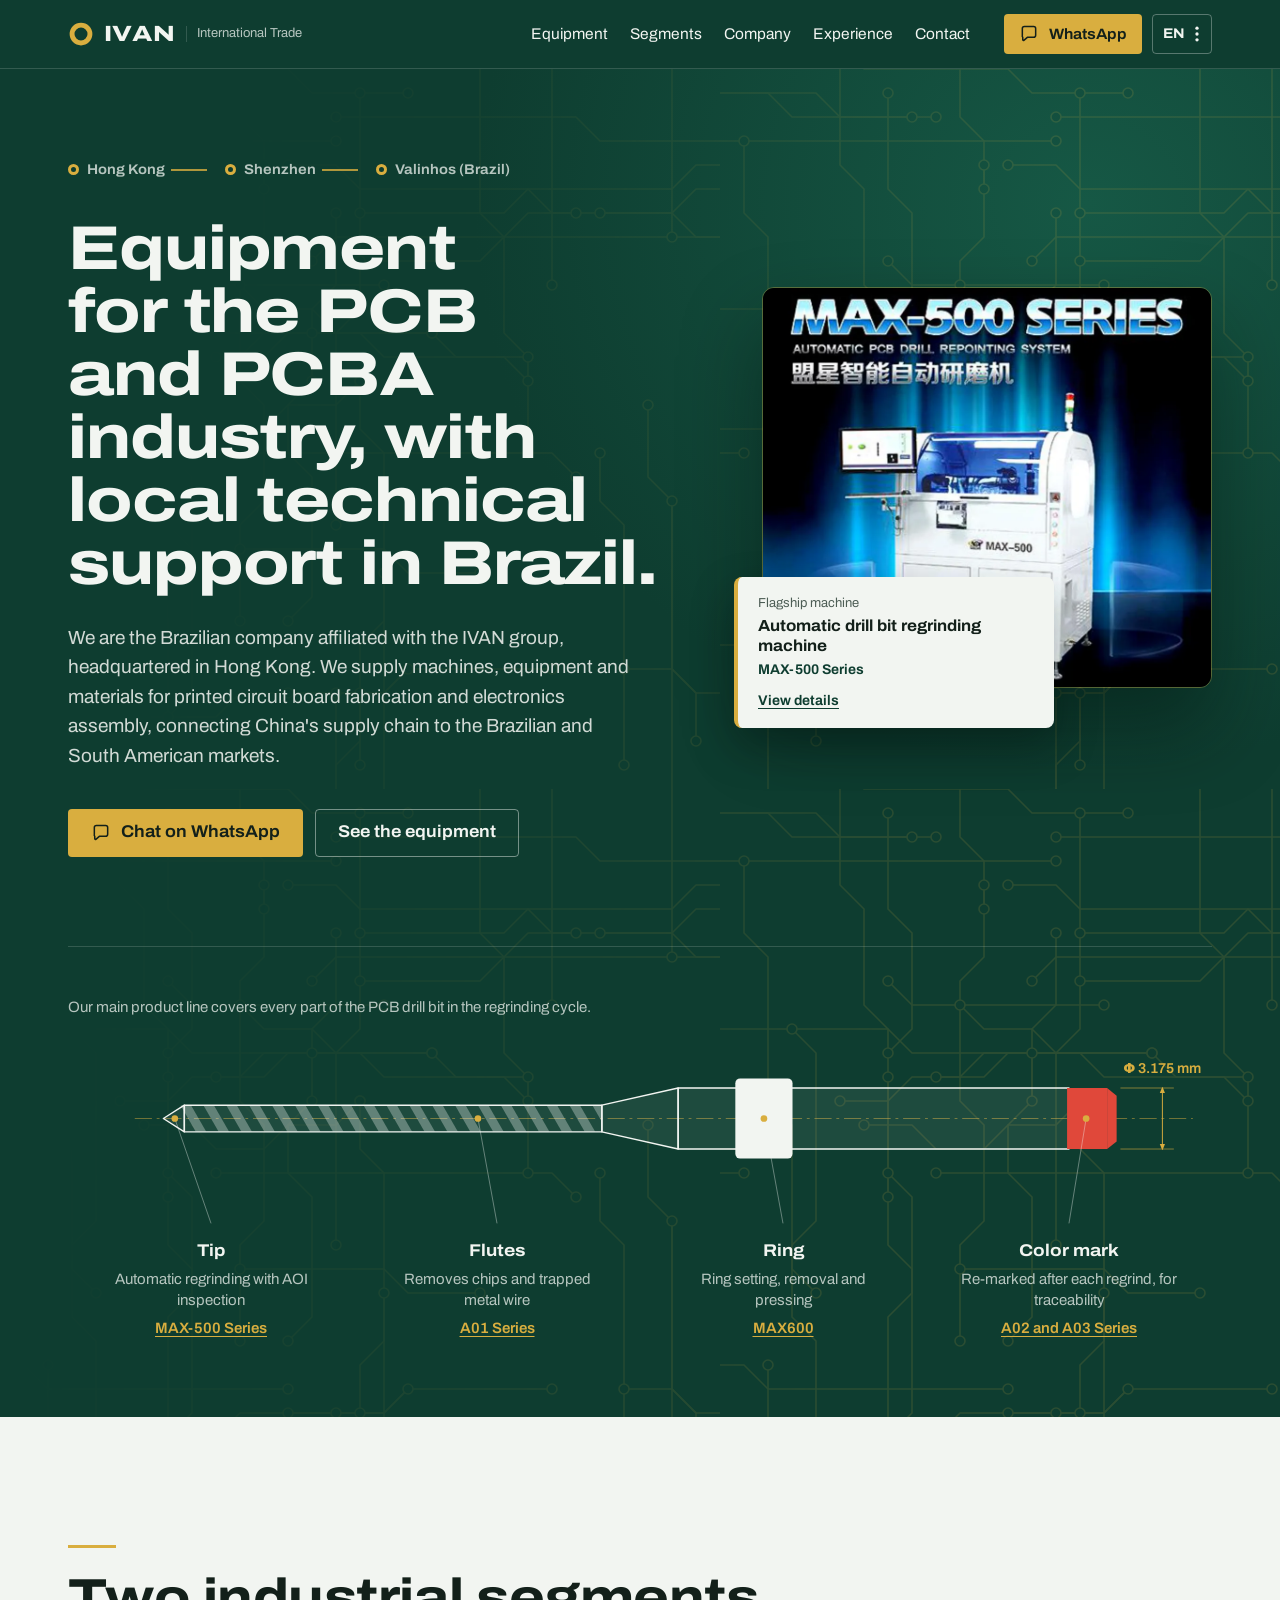
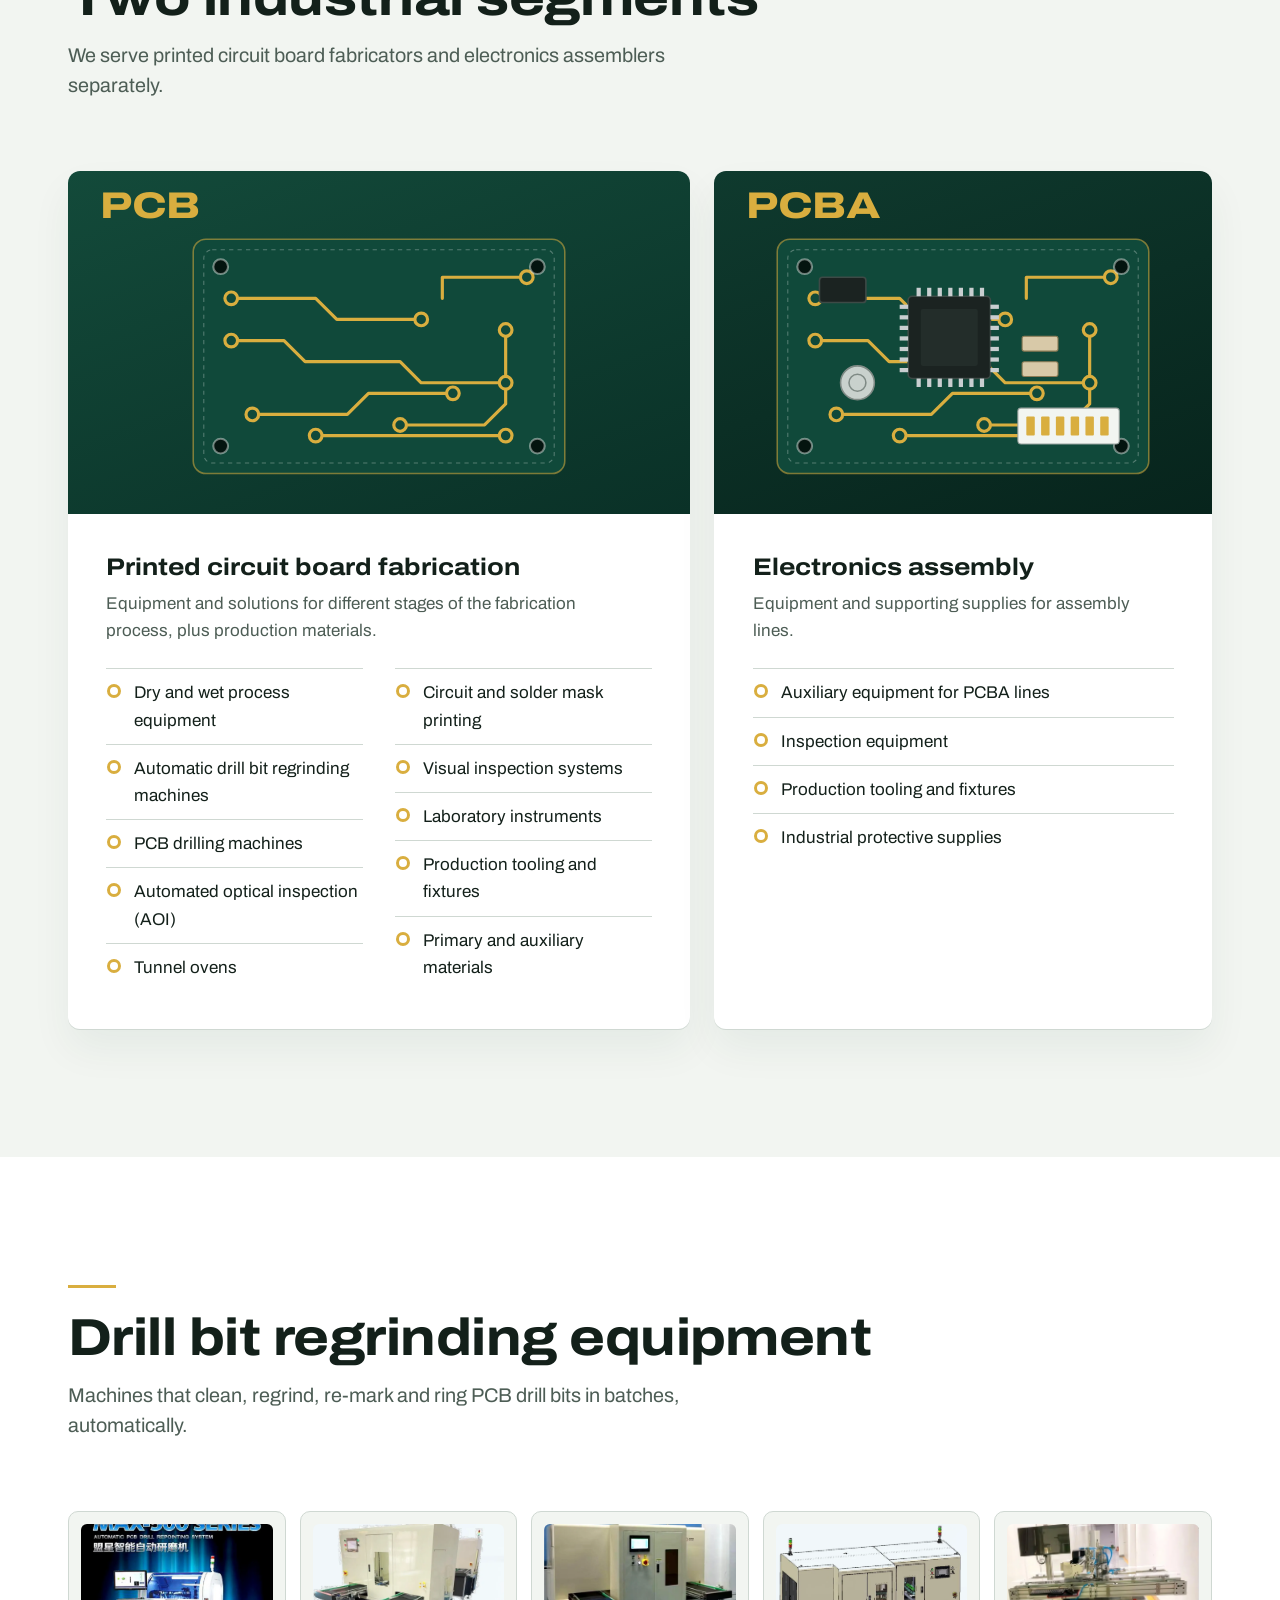
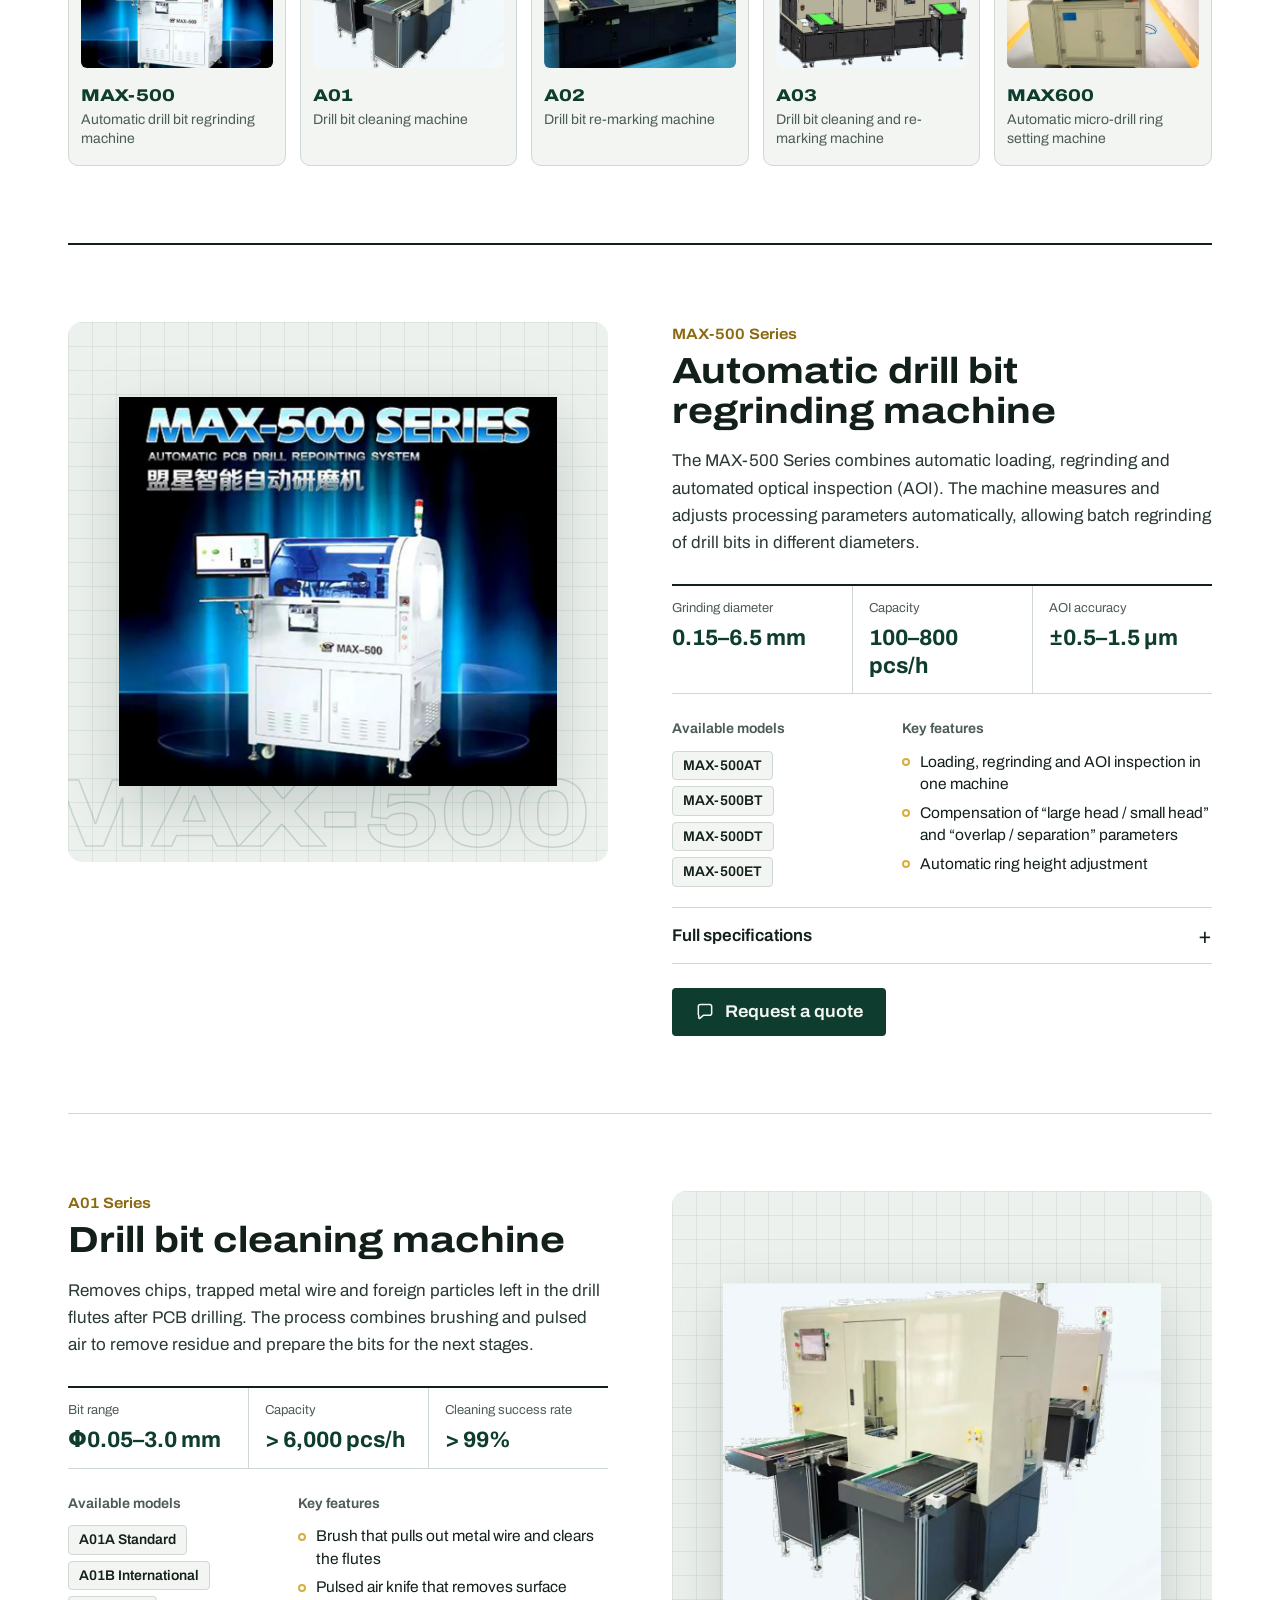
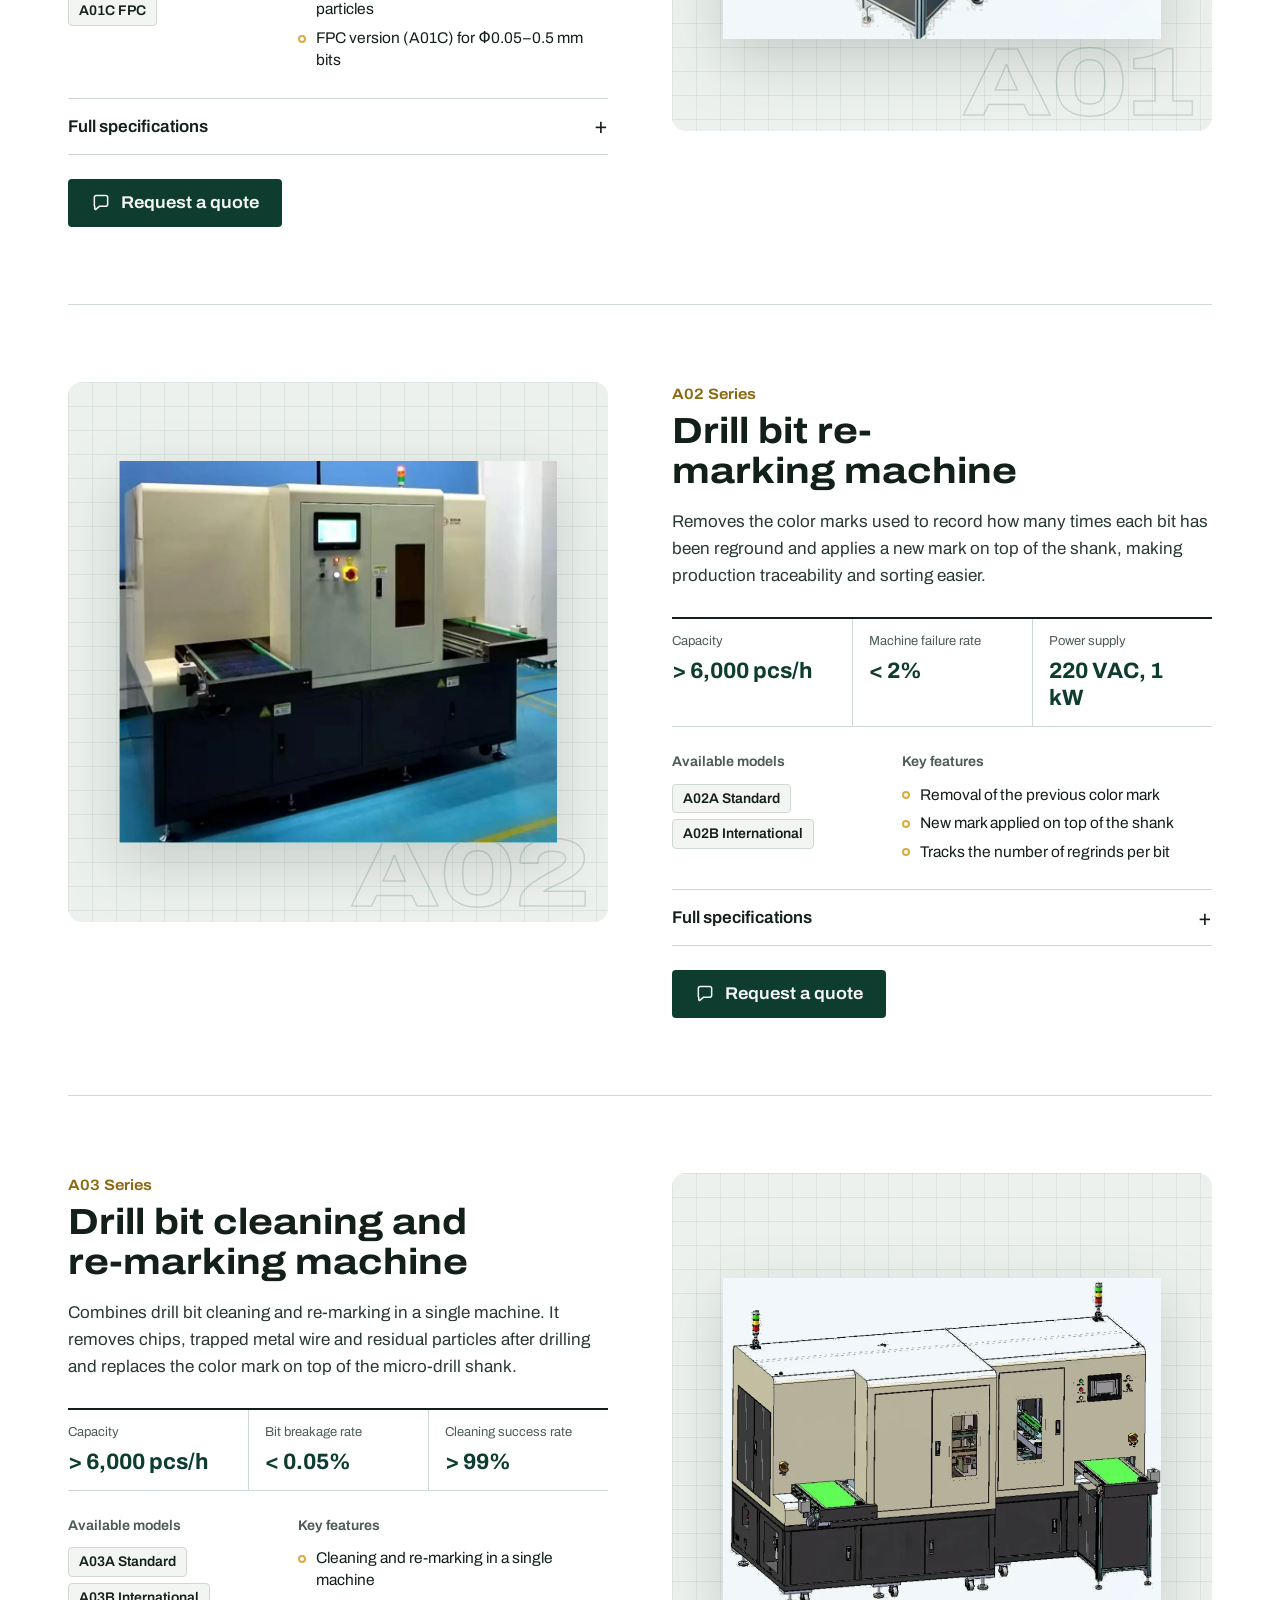
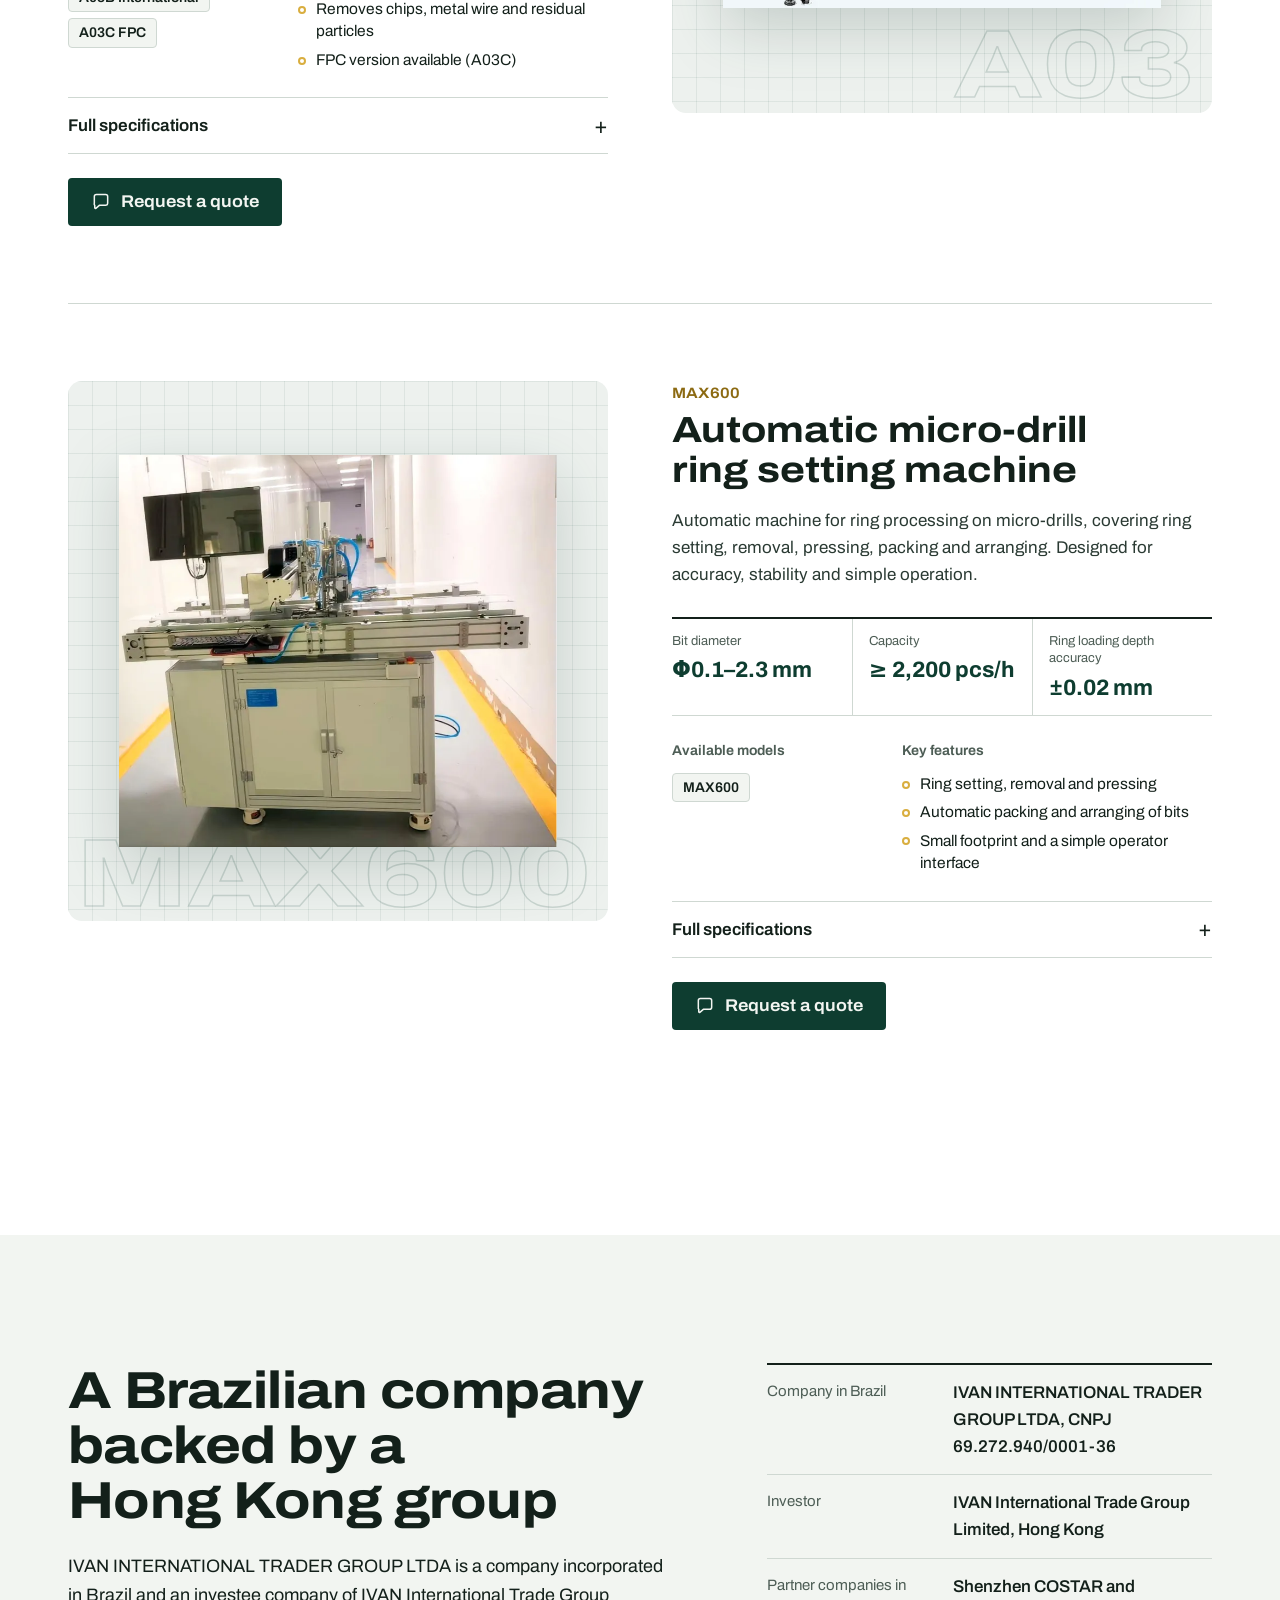
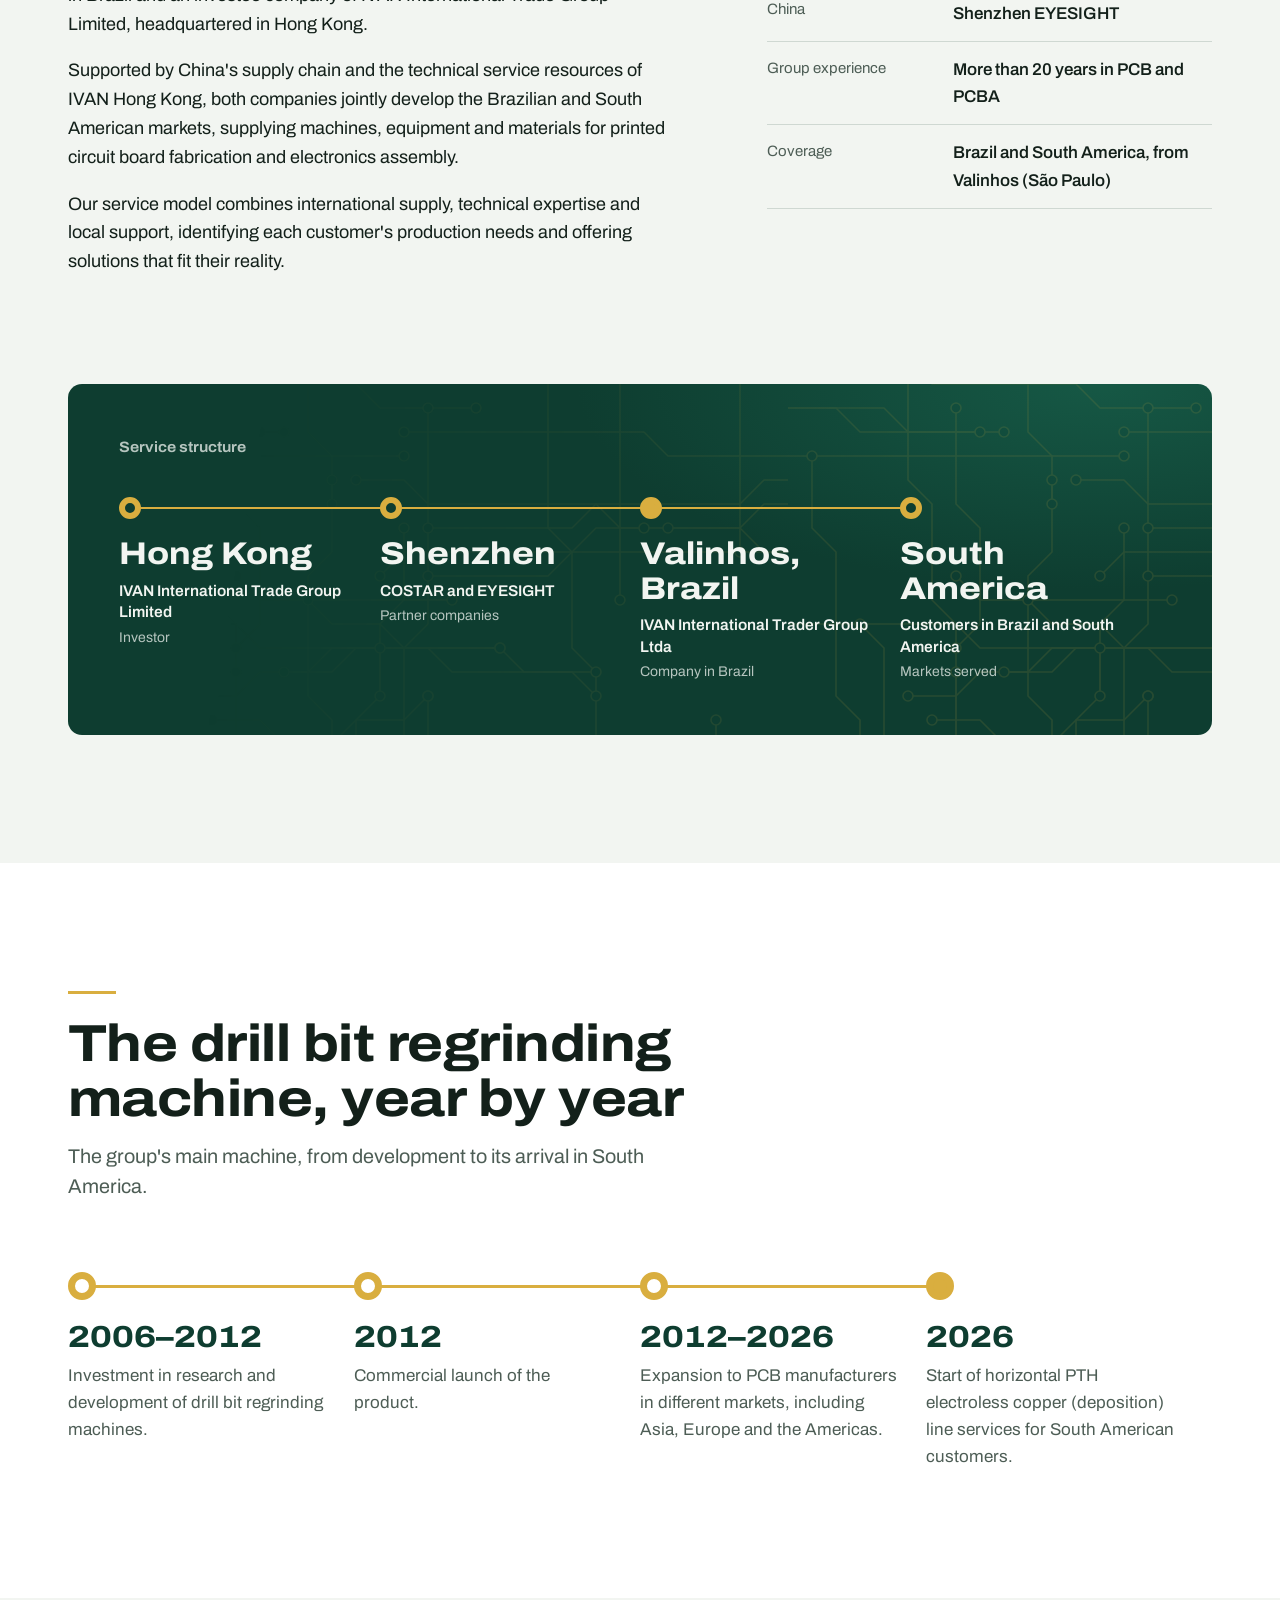
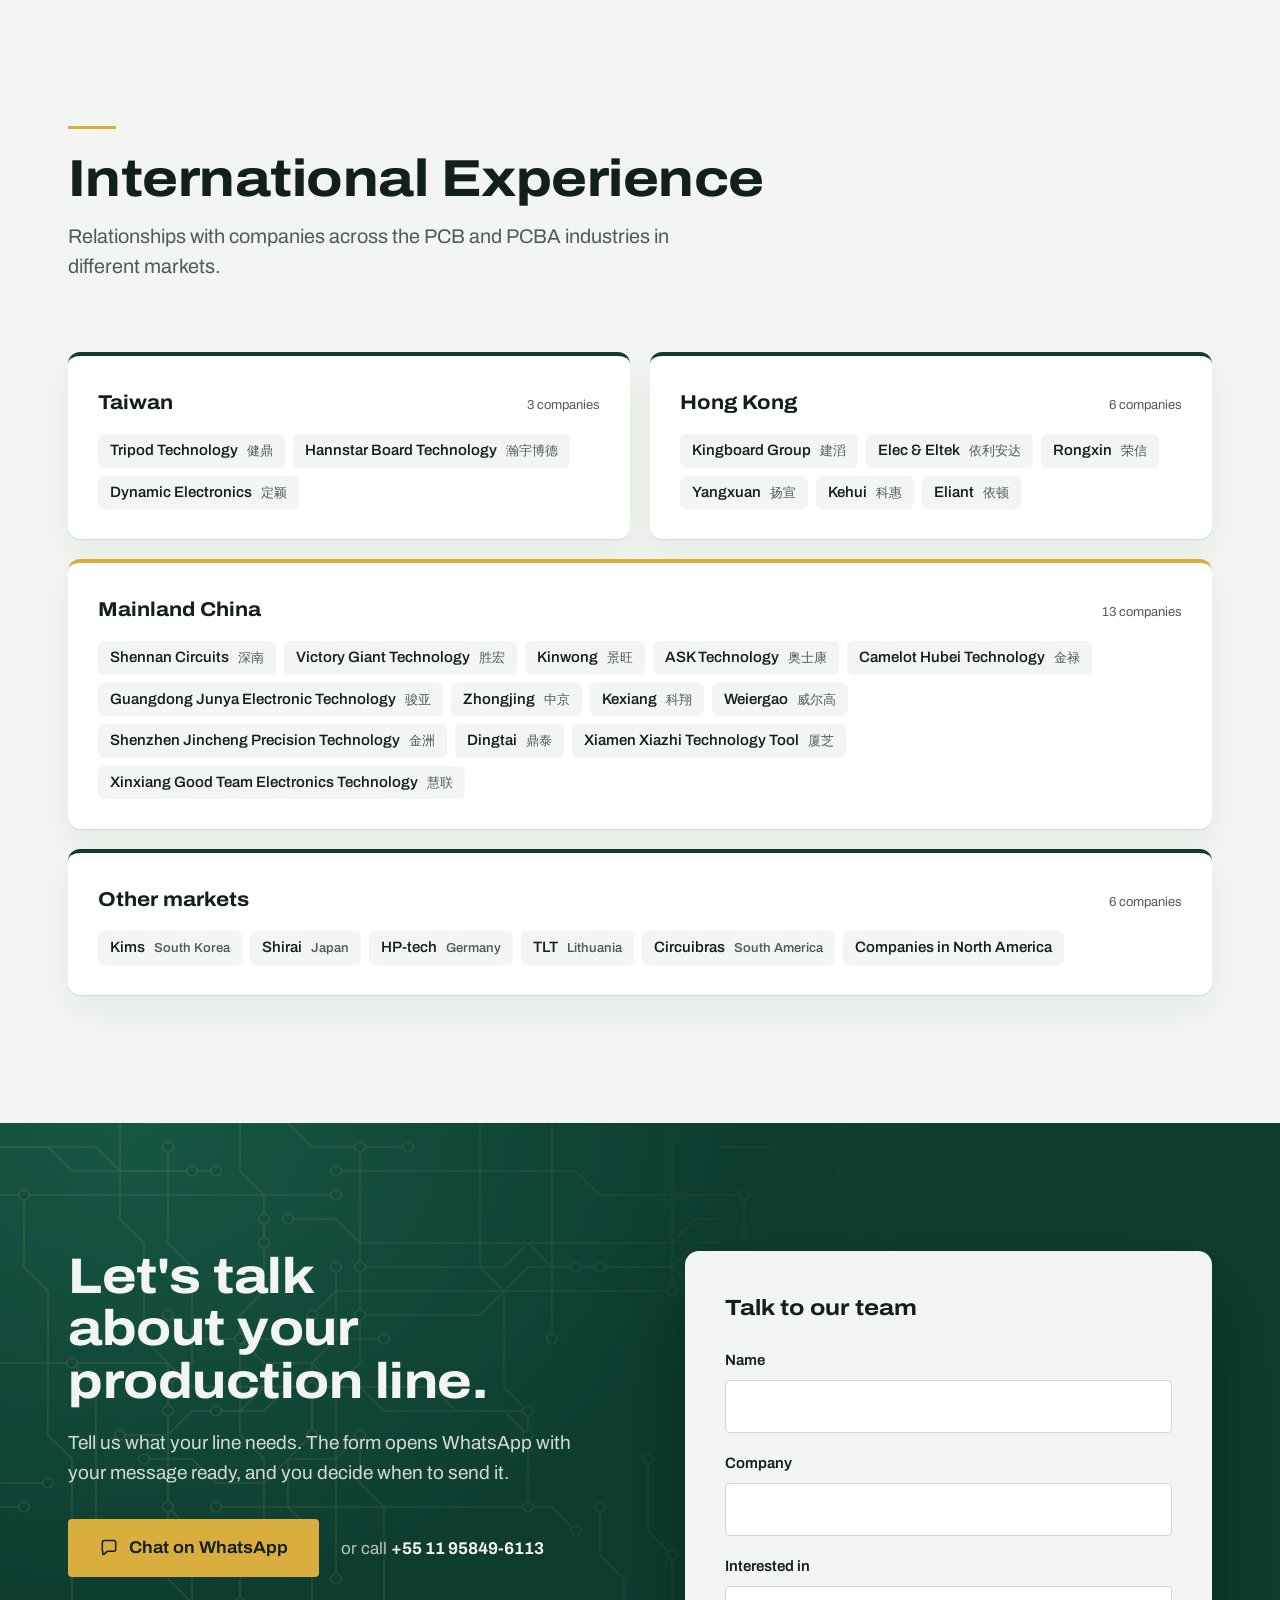
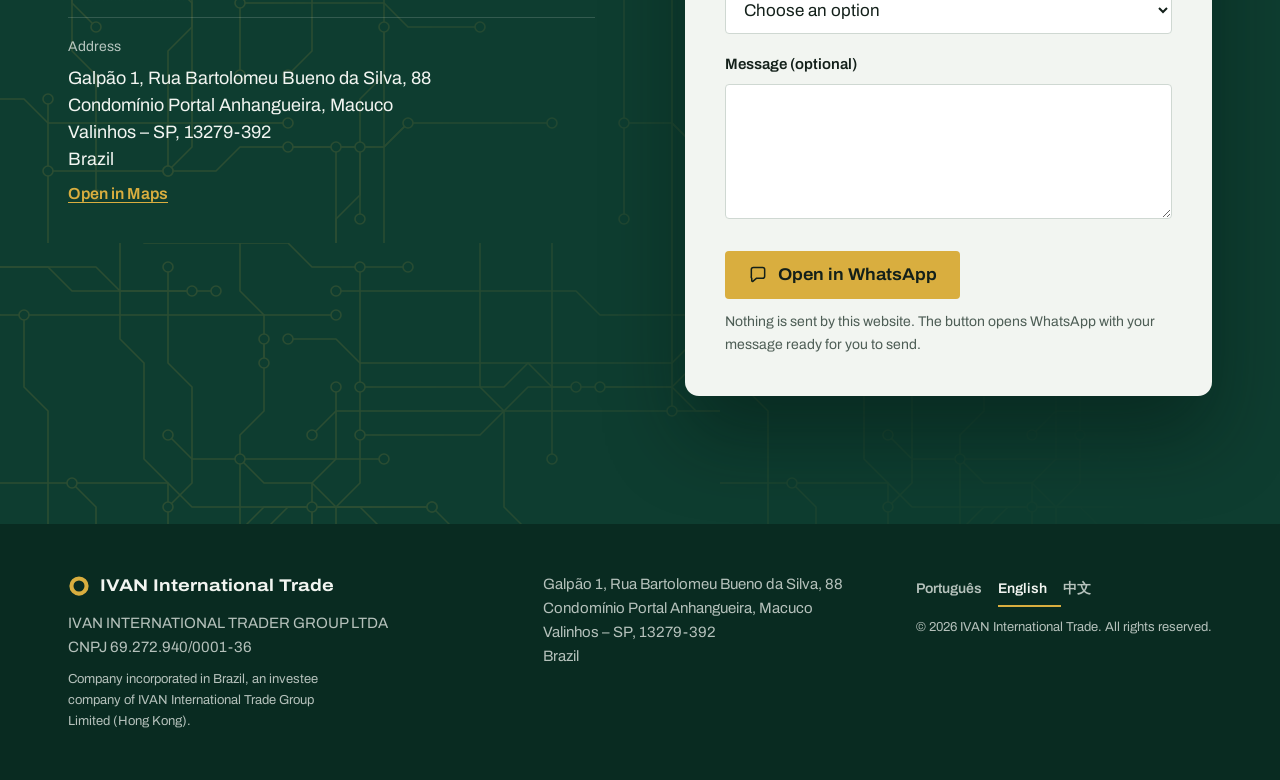
==== commit 01bc7ee6: "Add files via upload" ====
--- a/docs/en/index.html
+++ b/docs/en/index.html
@@ -51,15 +51,27 @@
 </header>
 <main id="main">
 <section class="hero" aria-labelledby="hero-title">
-  <div class="wrap">
-    <h1 id="hero-title">Equipment for the PCB and PCBA industry, with local technical support in Brazil.</h1>
-    <div class="hero-row">
+  <div class="wrap hero-grid">
+    <div class="hero-copy">
+      <ol class="route" aria-label="From China&#x27;s supply chain to Brazil"><li><span class="route-via" aria-hidden="true"></span>Hong Kong</li><li><span class="route-via" aria-hidden="true"></span>Shenzhen</li><li><span class="route-via" aria-hidden="true"></span>Valinhos (Brazil)</li></ol>
+      <h1 id="hero-title">Equipment for the PCB and PCBA industry, with local technical support in Brazil.</h1>
       <p class="lead">We are the Brazilian company affiliated with the IVAN group, headquartered in Hong Kong. We supply machines, equipment and materials for printed circuit board fabrication and electronics assembly, connecting China&#x27;s supply chain to the Brazilian and South American markets.</p>
       <div class="ctas">
         <a class="btn btn-gold" href="https://wa.me/5511958496113?text=Hello%21%20I%20found%20you%20through%20your%20website%20and%20would%20like%20to%20talk%20about%20PCB/PCBA%20equipment." target="_blank" rel="noopener"><svg class="icon" viewBox="0 0 24 24" aria-hidden="true" focusable="false"><path d="M4 5.5A2.5 2.5 0 0 1 6.5 3h11A2.5 2.5 0 0 1 20 5.5v8a2.5 2.5 0 0 1-2.5 2.5H10l-4.2 3.6c-.5.4-1.3 0-1.3-.6V16A2.5 2.5 0 0 1 4 13.5z" fill="none" stroke="currentColor" stroke-width="1.8" stroke-linejoin="round"/></svg><span>Chat on WhatsApp</span></a>
         <a class="btn btn-ghost" href="#equipment">See the equipment</a>
       </div>
     </div>
+    <figure class="hero-visual">
+      <div class="hero-photo"><img src="../assets/img/max-500.webp" width="954" height="849" alt="Photo: Automatic drill bit regrinding machine (MAX-500 Series)" fetchpriority="high"></div>
+      <figcaption>
+        <span class="hc-label">Flagship machine</span>
+        <strong>Automatic drill bit regrinding machine</strong>
+        <span class="hc-series">MAX-500 Series</span>
+        <a href="#max-500">View details</a>
+      </figcaption>
+    </figure>
+  </div>
+  <div class="wrap">
     <figure class="drill">
       <figcaption>Our main product line covers every part of the PCB drill bit in the regrinding cycle.</figcaption>
       <svg class="drill-svg" viewBox="0 0 1200 210" role="img" aria-labelledby="drill-title">
@@ -100,16 +112,20 @@
     </div>
     <div class="seg-grid">
       <article class="seg seg-pcb" aria-labelledby="seg-pcb-title">
-        <p class="seg-code" aria-hidden="true">PCB</p>
-        <h3 id="seg-pcb-title">Printed circuit board fabrication <span class="sr-only">(PCB)</span></h3>
-        <p>Equipment and solutions for different stages of the fabrication process, plus production materials.</p>
-        <ul class="ticks two-col"><li>Dry and wet process equipment</li><li>Automatic drill bit regrinding machines</li><li>PCB drilling machines</li><li>Automated optical inspection (AOI)</li><li>Tunnel ovens</li><li>Circuit and solder mask printing</li><li>Visual inspection systems</li><li>Laboratory instruments</li><li>Production tooling and fixtures</li><li>Primary and auxiliary materials</li></ul>
+        <div class="seg-art"><svg class="board" viewBox="0 0 360 230" aria-hidden="true" focusable="false"><rect x="4" y="4" width="352" height="222" rx="12" class="b-sub"/><rect x="14" y="14" width="332" height="202" rx="8" class="b-silk"/><path d="M40 60 H120 L140 80 H220" class="b-trace"/><path d="M40 100 H90 L110 120 H200 L220 140 H300" class="b-trace"/><path d="M60 170 H150 L170 150 H250" class="b-trace"/><path d="M240 60 V40 H320" class="b-trace"/><path d="M300 90 V160 L280 180 H200" class="b-trace"/><path d="M120 190 H300" class="b-trace"/><circle cx="40" cy="60" r="6" class="b-via"/><circle cx="220" cy="80" r="6" class="b-via"/><circle cx="40" cy="100" r="6" class="b-via"/><circle cx="300" cy="140" r="6" class="b-via"/><circle cx="60" cy="170" r="6" class="b-via"/><circle cx="250" cy="150" r="6" class="b-via"/><circle cx="320" cy="40" r="6" class="b-via"/><circle cx="300" cy="90" r="6" class="b-via"/><circle cx="200" cy="180" r="6" class="b-via"/><circle cx="120" cy="190" r="6" class="b-via"/><circle cx="300" cy="190" r="6" class="b-via"/><circle cx="30" cy="30" r="7" class="b-hole"/><circle cx="330" cy="30" r="7" class="b-hole"/><circle cx="30" cy="200" r="7" class="b-hole"/><circle cx="330" cy="200" r="7" class="b-hole"/></svg><p class="seg-code" aria-hidden="true">PCB</p></div>
+        <div class="seg-body">
+          <h3 id="seg-pcb-title">Printed circuit board fabrication <span class="sr-only">(PCB)</span></h3>
+          <p>Equipment and solutions for different stages of the fabrication process, plus production materials.</p>
+          <ul class="ticks two-col"><li>Dry and wet process equipment</li><li>Automatic drill bit regrinding machines</li><li>PCB drilling machines</li><li>Automated optical inspection (AOI)</li><li>Tunnel ovens</li><li>Circuit and solder mask printing</li><li>Visual inspection systems</li><li>Laboratory instruments</li><li>Production tooling and fixtures</li><li>Primary and auxiliary materials</li></ul>
+        </div>
       </article>
       <article class="seg seg-pcba" aria-labelledby="seg-pcba-title">
-        <p class="seg-code" aria-hidden="true">PCBA</p>
-        <h3 id="seg-pcba-title">Electronics assembly <span class="sr-only">(PCBA)</span></h3>
-        <p>Equipment and supporting supplies for assembly lines.</p>
-        <ul class="ticks"><li>Auxiliary equipment for PCBA lines</li><li>Inspection equipment</li><li>Production tooling and fixtures</li><li>Industrial protective supplies</li></ul>
+        <div class="seg-art"><svg class="board" viewBox="0 0 360 230" aria-hidden="true" focusable="false"><rect x="4" y="4" width="352" height="222" rx="12" class="b-sub"/><rect x="14" y="14" width="332" height="202" rx="8" class="b-silk"/><path d="M40 60 H120 L140 80 H220" class="b-trace"/><path d="M40 100 H90 L110 120 H200 L220 140 H300" class="b-trace"/><path d="M60 170 H150 L170 150 H250" class="b-trace"/><path d="M240 60 V40 H320" class="b-trace"/><path d="M300 90 V160 L280 180 H200" class="b-trace"/><path d="M120 190 H300" class="b-trace"/><circle cx="40" cy="60" r="6" class="b-via"/><circle cx="220" cy="80" r="6" class="b-via"/><circle cx="40" cy="100" r="6" class="b-via"/><circle cx="300" cy="140" r="6" class="b-via"/><circle cx="60" cy="170" r="6" class="b-via"/><circle cx="250" cy="150" r="6" class="b-via"/><circle cx="320" cy="40" r="6" class="b-via"/><circle cx="300" cy="90" r="6" class="b-via"/><circle cx="200" cy="180" r="6" class="b-via"/><circle cx="120" cy="190" r="6" class="b-via"/><circle cx="300" cy="190" r="6" class="b-via"/><circle cx="30" cy="30" r="7" class="b-hole"/><circle cx="330" cy="30" r="7" class="b-hole"/><circle cx="30" cy="200" r="7" class="b-hole"/><circle cx="330" cy="200" r="7" class="b-hole"/><rect x="128" y="58" width="78" height="78" rx="4" class="c-ic"/><rect x="140" y="70" width="54" height="54" rx="2" class="c-ic-top"/><rect x="136" y="50" width="4" height="8" class="c-pin"/><rect x="136" y="136" width="4" height="8" class="c-pin"/><rect x="120" y="66" width="8" height="4" class="c-pin"/><rect x="206" y="66" width="8" height="4" class="c-pin"/><rect x="146" y="50" width="4" height="8" class="c-pin"/><rect x="146" y="136" width="4" height="8" class="c-pin"/><rect x="120" y="76" width="8" height="4" class="c-pin"/><rect x="206" y="76" width="8" height="4" class="c-pin"/><rect x="156" y="50" width="4" height="8" class="c-pin"/><rect x="156" y="136" width="4" height="8" class="c-pin"/><rect x="120" y="86" width="8" height="4" class="c-pin"/><rect x="206" y="86" width="8" height="4" class="c-pin"/><rect x="166" y="50" width="4" height="8" class="c-pin"/><rect x="166" y="136" width="4" height="8" class="c-pin"/><rect x="120" y="96" width="8" height="4" class="c-pin"/><rect x="206" y="96" width="8" height="4" class="c-pin"/><rect x="176" y="50" width="4" height="8" class="c-pin"/><rect x="176" y="136" width="4" height="8" class="c-pin"/><rect x="120" y="106" width="8" height="4" class="c-pin"/><rect x="206" y="106" width="8" height="4" class="c-pin"/><rect x="186" y="50" width="4" height="8" class="c-pin"/><rect x="186" y="136" width="4" height="8" class="c-pin"/><rect x="120" y="116" width="8" height="4" class="c-pin"/><rect x="206" y="116" width="8" height="4" class="c-pin"/><rect x="196" y="50" width="4" height="8" class="c-pin"/><rect x="196" y="136" width="4" height="8" class="c-pin"/><rect x="120" y="126" width="8" height="4" class="c-pin"/><rect x="206" y="126" width="8" height="4" class="c-pin"/><rect x="236" y="96" width="34" height="14" rx="2" class="c-res"/><rect x="236" y="120" width="34" height="14" rx="2" class="c-res"/><circle cx="80" cy="140" r="16" class="c-cap"/><circle cx="80" cy="140" r="8" class="c-cap-top"/><rect x="232" y="164" width="96" height="34" rx="3" class="c-conn"/><rect x="240" y="172" width="8" height="18" rx="1" class="c-conn-pin"/><rect x="254" y="172" width="8" height="18" rx="1" class="c-conn-pin"/><rect x="268" y="172" width="8" height="18" rx="1" class="c-conn-pin"/><rect x="282" y="172" width="8" height="18" rx="1" class="c-conn-pin"/><rect x="296" y="172" width="8" height="18" rx="1" class="c-conn-pin"/><rect x="310" y="172" width="8" height="18" rx="1" class="c-conn-pin"/><rect x="44" y="40" width="44" height="24" rx="3" class="c-ic"/></svg><p class="seg-code" aria-hidden="true">PCBA</p></div>
+        <div class="seg-body">
+          <h3 id="seg-pcba-title">Electronics assembly <span class="sr-only">(PCBA)</span></h3>
+          <p>Equipment and supporting supplies for assembly lines.</p>
+          <ul class="ticks"><li>Auxiliary equipment for PCBA lines</li><li>Inspection equipment</li><li>Production tooling and fixtures</li><li>Industrial protective supplies</li></ul>
+        </div>
       </article>
     </div>
   </div>
@@ -120,9 +136,11 @@
       <h2 id="prod-title">Drill bit regrinding equipment</h2>
       <p>Machines that clean, regrind, re-mark and ring PCB drill bits in batches, automatically.</p>
     </div>
+    <nav class="catalog-index" aria-label="Equipment line"><ul><li><a href="#max-500"><span class="ci-img"><img src="../assets/img/max-500.webp" width="954" height="849" alt="" loading="lazy" decoding="async"></span><span class="ci-code">MAX-500</span><span class="ci-name">Automatic drill bit regrinding machine</span></a></li><li><a href="#a01"><span class="ci-img"><img src="../assets/img/a01.webp" width="960" height="781" alt="" loading="lazy" decoding="async"></span><span class="ci-code">A01</span><span class="ci-name">Drill bit cleaning machine</span></a></li><li><a href="#a02"><span class="ci-img"><img src="../assets/img/a02.webp" width="915" height="798" alt="" loading="lazy" decoding="async"></span><span class="ci-code">A02</span><span class="ci-name">Drill bit re-marking machine</span></a></li><li><a href="#a03"><span class="ci-img"><img src="../assets/img/a03.webp" width="870" height="657" alt="" loading="lazy" decoding="async"></span><span class="ci-code">A03</span><span class="ci-name">Drill bit cleaning and re-marking machine</span></a></li><li><a href="#max600"><span class="ci-img"><img src="../assets/img/max600.webp" width="801" height="717" alt="" loading="lazy" decoding="async"></span><span class="ci-code">MAX600</span><span class="ci-name">Automatic micro-drill ring setting machine</span></a></li></ul></nav>
     <article id="max-500" class="product" aria-labelledby="max-500-title">
-      <div class="product-media">
-        <img src="../assets/img/max-500.webp" width="954" height="849" alt="Photo: Automatic drill bit regrinding machine (MAX-500 Series)" loading="eager" decoding="async">
+      <div class="product-visual">
+        <span class="pv-code" aria-hidden="true">MAX-500</span>
+        <img src="../assets/img/max-500.webp" width="954" height="849" alt="Photo: Automatic drill bit regrinding machine (MAX-500 Series)" loading="lazy" decoding="async">
       </div>
       <div class="product-body">
         <p class="series">MAX-500 Series</p>
@@ -147,8 +165,9 @@
           <a class="btn btn-ink quote-btn" data-product="max-500" href="https://wa.me/5511958496113?text=Hello%21%20I%20found%20you%20through%20your%20website%20and%20would%20like%20a%20quote%20for%3A%20Automatic%20drill%20bit%20regrinding%20machine%20%28MAX-500%20Series%29." target="_blank" rel="noopener"><svg class="icon" viewBox="0 0 24 24" aria-hidden="true" focusable="false"><path d="M4 5.5A2.5 2.5 0 0 1 6.5 3h11A2.5 2.5 0 0 1 20 5.5v8a2.5 2.5 0 0 1-2.5 2.5H10l-4.2 3.6c-.5.4-1.3 0-1.3-.6V16A2.5 2.5 0 0 1 4 13.5z" fill="none" stroke="currentColor" stroke-width="1.8" stroke-linejoin="round"/></svg><span>Request a quote</span></a>
         </div>
       </div>
-    </article><article id="a01" class="product" aria-labelledby="a01-title">
-      <div class="product-media">
+    </article><article id="a01" class="product product--flip" aria-labelledby="a01-title">
+      <div class="product-visual">
+        <span class="pv-code" aria-hidden="true">A01</span>
         <img src="../assets/img/a01.webp" width="960" height="781" alt="Photo: Drill bit cleaning machine (A01 Series)" loading="lazy" decoding="async">
       </div>
       <div class="product-body">
@@ -175,7 +194,8 @@
         </div>
       </div>
     </article><article id="a02" class="product" aria-labelledby="a02-title">
-      <div class="product-media">
+      <div class="product-visual">
+        <span class="pv-code" aria-hidden="true">A02</span>
         <img src="../assets/img/a02.webp" width="915" height="798" alt="Photo: Drill bit re-marking machine (A02 Series)" loading="lazy" decoding="async">
       </div>
       <div class="product-body">
@@ -201,8 +221,9 @@
           <a class="btn btn-ink quote-btn" data-product="a02" href="https://wa.me/5511958496113?text=Hello%21%20I%20found%20you%20through%20your%20website%20and%20would%20like%20a%20quote%20for%3A%20Drill%20bit%20re-marking%20machine%20%28A02%20Series%29." target="_blank" rel="noopener"><svg class="icon" viewBox="0 0 24 24" aria-hidden="true" focusable="false"><path d="M4 5.5A2.5 2.5 0 0 1 6.5 3h11A2.5 2.5 0 0 1 20 5.5v8a2.5 2.5 0 0 1-2.5 2.5H10l-4.2 3.6c-.5.4-1.3 0-1.3-.6V16A2.5 2.5 0 0 1 4 13.5z" fill="none" stroke="currentColor" stroke-width="1.8" stroke-linejoin="round"/></svg><span>Request a quote</span></a>
         </div>
       </div>
-    </article><article id="a03" class="product" aria-labelledby="a03-title">
-      <div class="product-media">
+    </article><article id="a03" class="product product--flip" aria-labelledby="a03-title">
+      <div class="product-visual">
+        <span class="pv-code" aria-hidden="true">A03</span>
         <img src="../assets/img/a03.webp" width="870" height="657" alt="Photo: Drill bit cleaning and re-marking machine (A03 Series)" loading="lazy" decoding="async">
       </div>
       <div class="product-body">
@@ -229,7 +250,8 @@
         </div>
       </div>
     </article><article id="max600" class="product" aria-labelledby="max600-title">
-      <div class="product-media">
+      <div class="product-visual">
+        <span class="pv-code" aria-hidden="true">MAX600</span>
         <img src="../assets/img/max600.webp" width="801" height="717" alt="Photo: Automatic micro-drill ring setting machine (MAX600)" loading="lazy" decoding="async">
       </div>
       <div class="product-body">
@@ -267,6 +289,10 @@
       </div>
       <dl class="facts"><div><dt>Company in Brazil</dt><dd>IVAN INTERNATIONAL TRADER GROUP LTDA, CNPJ 69.272.940/0001-36</dd></div><div><dt>Investor</dt><dd>IVAN International Trade Group Limited, Hong Kong</dd></div><div><dt>Partner companies in China</dt><dd>Shenzhen COSTAR and Shenzhen EYESIGHT</dd></div><div><dt>Group experience</dt><dd>More than 20 years in PCB and PCBA</dd></div><div><dt>Coverage</dt><dd>Brazil and South America, from Valinhos (São Paulo)</dd></div></dl>
     </div>
+    <div class="net" role="group" aria-labelledby="net-title">
+      <h3 id="net-title" class="net-title">Service structure</h3>
+      <ol class="net-nodes"><li><span class="net-via" aria-hidden="true"></span><p class="net-city">Hong Kong</p><p class="net-entity">IVAN International Trade Group Limited</p><p class="net-role">Investor</p></li><li><span class="net-via" aria-hidden="true"></span><p class="net-city">Shenzhen</p><p class="net-entity">COSTAR and EYESIGHT</p><p class="net-role">Partner companies</p></li><li><span class="net-via" aria-hidden="true"></span><p class="net-city">Valinhos, Brazil</p><p class="net-entity">IVAN International Trader Group Ltda</p><p class="net-role">Company in Brazil</p></li><li><span class="net-via" aria-hidden="true"></span><p class="net-city">South America</p><p class="net-entity">Customers in Brazil and South America</p><p class="net-role">Markets served</p></li></ol>
+    </div>
   </div>
 </section>
 <section id="history" class="section history" aria-labelledby="hist-title">
@@ -284,22 +310,26 @@
       <h2 id="cust-title">International Experience</h2>
       <p>Relationships with companies across the PCB and PCBA industries in different markets.</p>
     </div>
-    <div class="cust-grid"><div class="cust-group"><h3>Taiwan</h3><ul><li>Tripod Technology <span class="cn" lang="zh-CN">健鼎</span></li><li>Hannstar Board Technology <span class="cn" lang="zh-CN">瀚宇博德</span></li><li>Dynamic Electronics <span class="cn" lang="zh-CN">定颖</span></li></ul></div><div class="cust-group"><h3>Hong Kong</h3><ul><li>Kingboard Group <span class="cn" lang="zh-CN">建滔</span></li><li>Elec &amp; Eltek <span class="cn" lang="zh-CN">依利安达</span></li><li>Rongxin <span class="cn" lang="zh-CN">荣信</span></li><li>Yangxuan <span class="cn" lang="zh-CN">扬宣</span></li><li>Kehui <span class="cn" lang="zh-CN">科惠</span></li><li>Eliant <span class="cn" lang="zh-CN">依顿</span></li></ul></div><div class="cust-group"><h3>Mainland China</h3><ul><li>Shennan Circuits <span class="cn" lang="zh-CN">深南</span></li><li>Victory Giant Technology <span class="cn" lang="zh-CN">胜宏</span></li><li>Kinwong <span class="cn" lang="zh-CN">景旺</span></li><li>ASK Technology <span class="cn" lang="zh-CN">奥士康</span></li><li>Camelot Hubei Technology <span class="cn" lang="zh-CN">金禄</span></li><li>Guangdong Junya Electronic Technology <span class="cn" lang="zh-CN">骏亚</span></li><li>Zhongjing <span class="cn" lang="zh-CN">中京</span></li><li>Kexiang <span class="cn" lang="zh-CN">科翔</span></li><li>Weiergao <span class="cn" lang="zh-CN">威尔高</span></li><li>Shenzhen Jincheng Precision Technology <span class="cn" lang="zh-CN">金洲</span></li><li>Dingtai <span class="cn" lang="zh-CN">鼎泰</span></li><li>Xiamen Xiazhi Technology Tool <span class="cn" lang="zh-CN">厦芝</span></li><li>Xinxiang Good Team Electronics Technology <span class="cn" lang="zh-CN">慧联</span></li></ul></div><div class="cust-group"><h3>Other markets</h3><ul><li>Kims <span class="cn">South Korea</span></li><li>Shirai <span class="cn">Japan</span></li><li>HP-tech <span class="cn">Germany</span></li><li>TLT <span class="cn">Lithuania</span></li><li>Circuibras <span class="cn">South America</span></li><li>Companies in North America</li></ul></div></div>
+    <div class="exp-grid"><div class="exp-card"><div class="exp-head"><h3>Taiwan</h3><span class="exp-count">3 companies</span></div><ul class="exp-names"><li>Tripod Technology <span class="cn" lang="zh-CN">健鼎</span></li><li>Hannstar Board Technology <span class="cn" lang="zh-CN">瀚宇博德</span></li><li>Dynamic Electronics <span class="cn" lang="zh-CN">定颖</span></li></ul></div><div class="exp-card"><div class="exp-head"><h3>Hong Kong</h3><span class="exp-count">6 companies</span></div><ul class="exp-names"><li>Kingboard Group <span class="cn" lang="zh-CN">建滔</span></li><li>Elec &amp; Eltek <span class="cn" lang="zh-CN">依利安达</span></li><li>Rongxin <span class="cn" lang="zh-CN">荣信</span></li><li>Yangxuan <span class="cn" lang="zh-CN">扬宣</span></li><li>Kehui <span class="cn" lang="zh-CN">科惠</span></li><li>Eliant <span class="cn" lang="zh-CN">依顿</span></li></ul></div><div class="exp-card"><div class="exp-head"><h3>Mainland China</h3><span class="exp-count">13 companies</span></div><ul class="exp-names"><li>Shennan Circuits <span class="cn" lang="zh-CN">深南</span></li><li>Victory Giant Technology <span class="cn" lang="zh-CN">胜宏</span></li><li>Kinwong <span class="cn" lang="zh-CN">景旺</span></li><li>ASK Technology <span class="cn" lang="zh-CN">奥士康</span></li><li>Camelot Hubei Technology <span class="cn" lang="zh-CN">金禄</span></li><li>Guangdong Junya Electronic Technology <span class="cn" lang="zh-CN">骏亚</span></li><li>Zhongjing <span class="cn" lang="zh-CN">中京</span></li><li>Kexiang <span class="cn" lang="zh-CN">科翔</span></li><li>Weiergao <span class="cn" lang="zh-CN">威尔高</span></li><li>Shenzhen Jincheng Precision Technology <span class="cn" lang="zh-CN">金洲</span></li><li>Dingtai <span class="cn" lang="zh-CN">鼎泰</span></li><li>Xiamen Xiazhi Technology Tool <span class="cn" lang="zh-CN">厦芝</span></li><li>Xinxiang Good Team Electronics Technology <span class="cn" lang="zh-CN">慧联</span></li></ul></div><div class="exp-card"><div class="exp-head"><h3>Other markets</h3><span class="exp-count">6 companies</span></div><ul class="exp-names"><li>Kims <span class="cn">South Korea</span></li><li>Shirai <span class="cn">Japan</span></li><li>HP-tech <span class="cn">Germany</span></li><li>TLT <span class="cn">Lithuania</span></li><li>Circuibras <span class="cn">South America</span></li><li>Companies in North America</li></ul></div></div>
   </div>
 </section>
 <section id="contact" class="section contact" aria-labelledby="contact-title">
   <div class="wrap contact-grid">
     <div class="contact-info">
-      <h2 id="contact-title">Talk to our team</h2>
+      <h2 id="contact-title">Let&#x27;s talk about your production line.</h2>
       <p class="lead">Tell us what your line needs. The form opens WhatsApp with your message ready, and you decide when to send it.</p>
+      <div class="contact-ctas">
+        <a class="btn btn-gold btn-large" href="https://wa.me/5511958496113?text=Hello%21%20I%20found%20you%20through%20your%20website%20and%20would%20like%20to%20talk%20about%20PCB/PCBA%20equipment." target="_blank" rel="noopener"><svg class="icon" viewBox="0 0 24 24" aria-hidden="true" focusable="false"><path d="M4 5.5A2.5 2.5 0 0 1 6.5 3h11A2.5 2.5 0 0 1 20 5.5v8a2.5 2.5 0 0 1-2.5 2.5H10l-4.2 3.6c-.5.4-1.3 0-1.3-.6V16A2.5 2.5 0 0 1 4 13.5z" fill="none" stroke="currentColor" stroke-width="1.8" stroke-linejoin="round"/></svg><span>Chat on WhatsApp</span></a>
+        <span class="contact-or">or call <a href="tel:+5511958496113">+55 11 95849-6113</a></span>
+      </div>
       <dl class="contact-list">
-        <div><dt>Phone and WhatsApp</dt><dd><a href="tel:+5511958496113">+55 11 95849-6113</a></dd></div>
         <div><dt>Address</dt><dd><address>Galpão 1, Rua Bartolomeu Bueno da Silva, 88<br>Condomínio Portal Anhangueira, Macuco<br>Valinhos – SP, 13279-392<br>Brazil</address>
           <a class="map-link" href="https://www.google.com/maps/search/?api=1&amp;query=Rua+Bartolomeu+Bueno+da+Silva+88+Valinhos+SP+13279-392" target="_blank" rel="noopener">Open in Maps</a></dd></div>
       </dl>
     </div>
-    <form class="wa-form" id="wa-form" action="https://wa.me/5511958496113" method="get" target="_blank"
+    <form class="wa-form" id="wa-form" aria-labelledby="form-title" action="https://wa.me/5511958496113" method="get" target="_blank"
           data-number="5511958496113" data-tpl="Hello! My name is {name}{company}. I&#x27;m interested in: {interest}." data-tpl-company=", from {company}">
+      <h3 id="form-title" class="form-title">Talk to our team</h3>
       <div class="field">
         <label for="f-name">Name</label>
         <input id="f-name" name="name" type="text" autocomplete="name" required>
--- a/docs/assets/css/site.css
+++ b/docs/assets/css/site.css
@@ -431,6 +431,272 @@
 .site-footer .small { font-size: 0.8125rem; }
 .footer-group { margin-top: 10px !important; max-width: 40ch; }
 
+
+/* ================================================================ DESIGN V2
+   Mesma identidade (máscara verde, pads dourados), acabamento mais corporativo:
+   trilhas de placa como textura, fotos em painéis técnicos, cartões e diagramas. */
+
+.section { padding: clamp(80px, 10vw, 136px) 0; }
+.section-head { margin-bottom: clamp(40px, 5.5vw, 72px); }
+.section-head::before {
+  content: ""; display: block; width: 48px; height: 3px; background: var(--gold); margin-bottom: 22px;
+}
+.section h2 { font-size: clamp(2rem, 1.15rem + 3vw, 3.25rem); line-height: 1.06; }
+.section-head p { font-size: clamp(1.0625rem, 1rem + 0.3vw, 1.25rem); }
+
+/* ---------- hero */
+.hero {
+  position: relative; overflow: hidden;
+  padding: clamp(56px, 7vw, 104px) 0 clamp(48px, 6vw, 88px);
+  background: radial-gradient(ellipse 80% 70% at 85% 10%, #165845 0%, var(--mask) 60%);
+}
+.hero::before, .contact::before, .net::before {
+  content: ""; position: absolute; inset: 0; pointer-events: none;
+  background: url(../img/pcb-traces.svg) 0 0 / 720px repeat;
+  opacity: 0.14;
+  -webkit-mask-image: linear-gradient(100deg, transparent 15%, #000 70%);
+          mask-image: linear-gradient(100deg, transparent 15%, #000 70%);
+}
+.hero > .wrap, .contact > .wrap, .net > * { position: relative; }
+.hero-grid {
+  display: grid; grid-template-columns: minmax(0, 7fr) minmax(0, 5fr);
+  gap: clamp(36px, 5vw, 80px); align-items: center;
+}
+.hero h1 { font-size: clamp(2.25rem, 0.9rem + 3.7vw, 4.125rem); max-width: none; }
+.hero .lead { margin-top: clamp(20px, 2.4vw, 28px); max-width: 52ch; }
+.hero .ctas { margin-top: clamp(28px, 3vw, 40px); }
+
+.route {
+  list-style: none; margin: 0 0 clamp(24px, 3vw, 36px); padding: 0;
+  display: flex; flex-wrap: wrap; align-items: center; row-gap: 8px;
+  font-size: 0.875rem; font-weight: 650; font-stretch: 106%; color: var(--on-dark-muted);
+}
+.route li { display: inline-flex; align-items: center; gap: 8px; }
+.route li + li::before {
+  content: ""; width: clamp(18px, 3vw, 36px); height: 2px; background: var(--gold); margin: 0 10px 0 6px; opacity: 0.8;
+}
+.route-via { width: 11px; height: 11px; border-radius: 50%; border: 3px solid var(--gold); flex: none; }
+
+.hero-visual { margin: 0; position: relative; padding: 0 0 40px 0; }
+.hero-photo {
+  border-radius: 12px; overflow: hidden;
+  border: 1px solid rgba(217, 174, 63, 0.35);
+  box-shadow: 0 40px 80px rgba(3, 18, 13, 0.45);
+}
+.hero-photo img { display: block; width: 100%; height: auto; }
+.hero-visual figcaption {
+  position: absolute; left: -28px; bottom: 0; max-width: 320px;
+  display: grid; gap: 2px;
+  padding: 16px 20px; border-radius: 8px;
+  background: var(--silk); color: var(--ink);
+  border-left: 4px solid var(--gold);
+  box-shadow: 0 18px 40px rgba(3, 18, 13, 0.35);
+}
+.hc-label { font-size: 0.8125rem; color: var(--muted); }
+.hero-visual strong { font-size: 1rem; line-height: 1.3; font-stretch: 106%; }
+.hc-series { font-size: 0.875rem; font-weight: 650; color: var(--mask); }
+.hero-visual figcaption a { margin-top: 6px; font-size: 0.875rem; font-weight: 650; color: var(--mask); }
+
+.drill { margin-top: clamp(64px, 7vw, 104px); padding-top: clamp(32px, 4vw, 48px); border-top: 1px solid var(--mask-line); }
+
+/* ---------- segmentos com ilustração */
+.seg-grid { grid-template-columns: minmax(0, 1.25fr) minmax(0, 1fr); gap: 24px; }
+.seg { padding: 0; border-top: 0; overflow: hidden; border-radius: 12px; box-shadow: 0 1px 0 var(--rule), 0 20px 40px rgba(14, 61, 48, 0.06); }
+.seg-art {
+  position: relative; display: flex; align-items: center; justify-content: center;
+  padding: clamp(48px, 5vw, 64px) clamp(24px, 3vw, 40px) clamp(24px, 3vw, 36px);
+  background: linear-gradient(160deg, #134a3a, #0a3127);
+}
+.seg-pcba .seg-art { background: linear-gradient(160deg, #0f3a2e, #07241c); }
+.seg-art .board { width: 100%; max-width: 380px; height: auto; display: block; }
+.seg-code {
+  position: absolute; top: 18px; left: clamp(20px, 2.6vw, 32px); margin: 0;
+  font-size: clamp(1.75rem, 1.2rem + 1.4vw, 2.5rem); color: var(--gold) !important;
+}
+.seg-pcba .seg-code { color: var(--gold) !important; }
+.seg-body { padding: clamp(24px, 3vw, 40px); }
+.seg-body h3 { font-size: 1.5rem; }
+.ticks li::before { background: var(--paper); }
+
+.board .b-sub { fill: #10493a; stroke: rgba(217, 174, 63, 0.55); stroke-width: 1.5; }
+.board .b-silk { fill: none; stroke: rgba(242, 245, 241, 0.3); stroke-width: 1; stroke-dasharray: 4 4; }
+.board .b-trace { fill: none; stroke: var(--gold); stroke-width: 3; stroke-linecap: round; stroke-linejoin: round; }
+.board .b-via { fill: #10493a; stroke: var(--gold); stroke-width: 3; }
+.board .b-hole { fill: #04140f; stroke: rgba(242, 245, 241, 0.45); stroke-width: 2; }
+.board .c-ic { fill: #1b2321; stroke: #3d4a46; stroke-width: 1.5; }
+.board .c-ic-top { fill: #232d2a; }
+.board .c-pin, .board .c-conn-pin { fill: #c9ced0; }
+.board .c-res { fill: #d8c9a8; stroke: #8c7b55; stroke-width: 1; }
+.board .c-cap { fill: #c9d1cd; stroke: #7f8a85; stroke-width: 1.5; }
+.board .c-cap-top { fill: none; stroke: #7f8a85; stroke-width: 1.5; }
+.board .c-conn { fill: var(--silk); stroke: #9aa39f; stroke-width: 1; }
+.board .c-conn-pin { fill: var(--gold); }
+
+/* ---------- catálogo */
+.catalog-index ul {
+  list-style: none; margin: 0 0 clamp(48px, 6vw, 88px); padding: 0;
+  display: grid; grid-template-columns: repeat(5, minmax(0, 1fr)); gap: 14px;
+}
+.catalog-index a {
+  display: block; height: 100%; padding: 12px 12px 16px; border-radius: 10px;
+  background: var(--silk); border: 1px solid var(--rule); text-decoration: none; color: var(--ink);
+  transition: border-color 0.15s, transform 0.15s;
+}
+.catalog-index a:hover { border-color: var(--gold); transform: translateY(-2px); }
+.ci-img { display: flex; align-items: center; justify-content: center; aspect-ratio: 4 / 3; overflow: hidden; border-radius: 6px; background: var(--paper); }
+.ci-img img { width: 100%; height: 100%; object-fit: contain; }
+.ci-code { display: block; margin-top: 14px; font-weight: 800; font-stretch: 120%; color: var(--mask); font-size: 1.0625rem; }
+.ci-name { display: block; margin-top: 2px; font-size: 0.875rem; line-height: 1.35; color: var(--muted); }
+
+.product { grid-template-columns: minmax(0, 6fr) minmax(0, 5fr); gap: clamp(32px, 5vw, 80px); padding: clamp(48px, 6vw, 88px) 0; }
+.product--flip .product-visual { order: 2; }
+.product-visual {
+  position: sticky; top: calc(var(--header-h) + 24px);
+  display: flex; align-items: center; justify-content: center;
+  aspect-ratio: 1 / 1; padding: clamp(28px, 4vw, 56px); overflow: hidden; border-radius: 14px;
+  background-color: #EDF1EE;
+  background-image:
+    linear-gradient(rgba(14, 61, 48, 0.07) 1px, transparent 1px),
+    linear-gradient(90deg, rgba(14, 61, 48, 0.07) 1px, transparent 1px);
+  background-size: 24px 24px;
+}
+.product-visual img {
+  position: relative; z-index: 1; display: block;
+  width: 100%; height: 100%; object-fit: contain;
+  border-radius: 6px; filter: drop-shadow(0 20px 30px rgba(9, 43, 33, 0.18));
+}
+.pv-code {
+  position: absolute; right: 18px; bottom: 4px; z-index: 0;
+  font-size: clamp(3.5rem, 2rem + 5vw, 7.5rem); font-weight: 800; font-stretch: 125%; line-height: 0.9;
+  color: transparent; -webkit-text-stroke: 1.5px rgba(14, 61, 48, 0.16); white-space: nowrap;
+}
+.series { color: var(--gold-text); font-size: 0.9375rem; }
+.product h3 { font-size: clamp(1.625rem, 1.15rem + 1.4vw, 2.375rem); line-height: 1.1; }
+.product-text { font-size: 1.0625rem; color: #2a3a33; }
+.highlights dd { font-size: clamp(1.1875rem, 1rem + 0.7vw, 1.625rem); font-weight: 720; color: var(--mask); }
+
+/* ---------- empresa: diagrama de atendimento */
+.about { background: var(--silk); }
+.net {
+  position: relative; overflow: hidden; margin-top: clamp(56px, 7vw, 96px);
+  padding: clamp(28px, 4vw, 56px); border-radius: 14px;
+  background: radial-gradient(ellipse 70% 90% at 90% 0%, #165845, var(--mask) 65%); color: var(--silk);
+}
+.net::before { opacity: 0.12; }
+.net-title { margin: 0 0 clamp(28px, 3vw, 40px); font-size: 0.9375rem; font-weight: 650; color: var(--on-dark-muted); font-stretch: 106%; }
+.net-nodes { list-style: none; margin: 0; padding: 0; display: grid; grid-template-columns: repeat(4, minmax(0, 1fr)); position: relative; }
+.net-nodes::before { content: ""; position: absolute; top: 10px; left: 11px; right: calc(25% - 11px); height: 2px; background: var(--gold); }
+.net-nodes li { position: relative; padding-right: 24px; }
+.net-via { display: block; position: relative; z-index: 1; width: 22px; height: 22px; border-radius: 50%; border: 6px solid var(--gold); background: var(--mask); }
+.net-nodes li:nth-child(3) .net-via { background: var(--gold); }
+.net-city { margin: 18px 0 8px; font-size: clamp(1.375rem, 1rem + 1.2vw, 2rem); font-weight: 760; font-stretch: 114%; line-height: 1.1; }
+.net-entity { margin: 0; font-weight: 600; font-size: 0.9688rem; line-height: 1.4; }
+.net-role { margin: 4px 0 0; font-size: 0.875rem; color: var(--on-dark-muted); }
+
+/* ---------- trajetória (agora em fundo claro) */
+.history { background: var(--paper); color: var(--ink); }
+.history .section-head p { color: var(--muted); }
+.history .via-dot { background: var(--paper); }
+.history .timeline li:last-child .via-dot { background: var(--gold); }
+.history .tl-text { color: var(--muted); }
+.history .year { color: var(--mask); }
+
+/* ---------- experiência internacional */
+.customers { background: var(--silk); }
+.exp-grid { display: grid; grid-template-columns: repeat(3, minmax(0, 1fr)); grid-auto-flow: dense; gap: 20px; }
+.exp-card {
+  background: var(--paper); border-radius: 12px; padding: clamp(22px, 2.4vw, 30px);
+  border-top: 4px solid var(--mask); box-shadow: 0 1px 0 var(--rule), 0 16px 32px rgba(14, 61, 48, 0.05);
+}
+.exp-card:nth-child(3) { grid-column: 1 / -1; border-top-color: var(--gold); }
+.exp-head { display: flex; justify-content: space-between; align-items: baseline; gap: 12px; margin-bottom: 16px; }
+.exp-head h3 { font-size: 1.25rem; font-stretch: 110%; }
+.exp-count { font-size: 0.8125rem; color: var(--muted); white-space: nowrap; }
+.exp-names { list-style: none; margin: 0; padding: 0; display: flex; flex-wrap: wrap; gap: 8px; }
+.exp-names li {
+  padding: 7px 12px; border-radius: 6px; background: var(--silk);
+  font-size: 0.9375rem; line-height: 1.3; font-weight: 550;
+}
+.exp-names .cn { margin-left: 6px; }
+
+/* ---------- contato */
+.contact {
+  position: relative; overflow: hidden;
+  padding: clamp(88px, 10vw, 144px) 0;
+  background: radial-gradient(ellipse 80% 80% at 10% 0%, #165845, var(--mask) 60%);
+}
+.contact::before { -webkit-mask-image: linear-gradient(260deg, transparent 20%, #000 75%); mask-image: linear-gradient(260deg, transparent 20%, #000 75%); }
+.contact h2 { font-size: clamp(2.125rem, 1.2rem + 3.2vw, 3.5rem); line-height: 1.05; max-width: 14em; }
+.contact-ctas { display: flex; flex-wrap: wrap; align-items: center; gap: 14px 22px; margin-top: 32px; }
+.btn-large { min-height: 58px; padding: 0 30px; font-size: 1.0625rem; }
+.contact-or { color: var(--on-dark-muted); }
+.contact-or a { color: var(--silk); font-weight: 680; text-decoration: none; font-variant-numeric: tabular-nums; }
+.contact-or a:hover { color: var(--gold); }
+.contact-list { margin-top: 44px; }
+.wa-form {
+  background: var(--silk); color: var(--ink); border: 0; border-radius: 14px;
+  box-shadow: 0 40px 80px rgba(3, 18, 13, 0.4);
+}
+.form-title { margin: 0 0 22px; font-size: 1.375rem; }
+.wa-form .field input, .wa-form .field select, .wa-form .field textarea { background: var(--paper); border-color: var(--rule); }
+.wa-form .hint { color: var(--muted); }
+.contact .wa-form :focus-visible { outline-color: var(--mask); }
+
+/* ---------- v2 responsivo */
+@media (max-width: 1080px) {
+  .catalog-index ul { grid-template-columns: repeat(5, minmax(150px, 1fr)); overflow-x: auto; padding-bottom: 8px; scroll-snap-type: x mandatory; }
+  .catalog-index li { scroll-snap-align: start; }
+}
+@media (max-width: 900px) {
+  .hero-grid { grid-template-columns: 1fr; }
+  .hero-visual { max-width: 560px; padding: 0; }
+  .hero-visual figcaption { position: relative; left: auto; bottom: auto; margin: -36px 16px 0; max-width: none; }
+  .product, .product--flip { grid-template-columns: 1fr; gap: 28px; }
+  .product--flip .product-visual { order: 0; }
+  .product-visual { position: relative; top: 0; aspect-ratio: 4 / 3; }
+  .seg-grid { grid-template-columns: 1fr; }
+  .exp-grid { grid-template-columns: 1fr 1fr; }
+  .net-nodes { grid-template-columns: 1fr 1fr; row-gap: 32px; }
+  .net-nodes::before { display: none; }
+}
+@media (max-width: 620px) {
+  .catalog-index ul { grid-template-columns: repeat(5, 62%); }
+  .exp-grid { grid-template-columns: 1fr; }
+  .net-nodes { grid-template-columns: 1fr; row-gap: 0; }
+  .net-nodes li { display: grid; grid-template-columns: 22px minmax(0, 1fr); column-gap: 18px; padding: 0 0 28px; }
+  .net-nodes li:not(:last-child)::before { content: ""; position: absolute; left: 10px; top: 11px; bottom: -11px; width: 2px; background: var(--gold); }
+  .net-via { grid-row: 1 / span 3; }
+  .net-city { margin-top: -2px; }
+  .route { font-size: 0.8125rem; }
+  .contact-ctas .btn-large { width: 100%; }
+}
+@media (prefers-reduced-motion: reduce) {
+  .catalog-index a { transition: none; }
+  .catalog-index a:hover { transform: none; }
+}
+
+/* ---------- v2 ajustes finos */
+.product { grid-template-columns: minmax(0, 1fr) minmax(0, 1fr); }
+.highlights dd { font-size: clamp(1.125rem, 0.95rem + 0.55vw, 1.4375rem); }
+.ci-img img { object-fit: cover; }
+.exp-grid { grid-template-columns: repeat(2, minmax(0, 1fr)); grid-auto-flow: row; }
+.exp-card:nth-child(3), .exp-card:nth-child(4) { grid-column: 1 / -1; }
+.exp-card:nth-child(4) { border-top-color: var(--mask); }
+.contact-grid { grid-template-columns: minmax(0, 1fr) minmax(0, 1fr); }
+.contact h2 { font-size: clamp(2rem, 1.1rem + 2.6vw, 3.125rem); }
+.contact-list { margin-top: 40px; }
+@media (max-width: 900px) {
+  .product { grid-template-columns: 1fr; }
+  .contact-grid { grid-template-columns: 1fr; }
+}
+@media (max-width: 620px) {
+  .exp-grid { grid-template-columns: 1fr; }
+  .route { flex-wrap: nowrap; font-size: 0.75rem; white-space: nowrap; }
+  .route li { gap: 6px; }
+  .route li + li::before { width: 14px; margin: 0 6px 0 4px; }
+  .route-via { width: 9px; height: 9px; border-width: 2.5px; }
+}
+
 /* 404 */
 .notfound .hero { min-height: 60vh; }
 .notfound .hero .lead { margin: 20px 0 32px; }
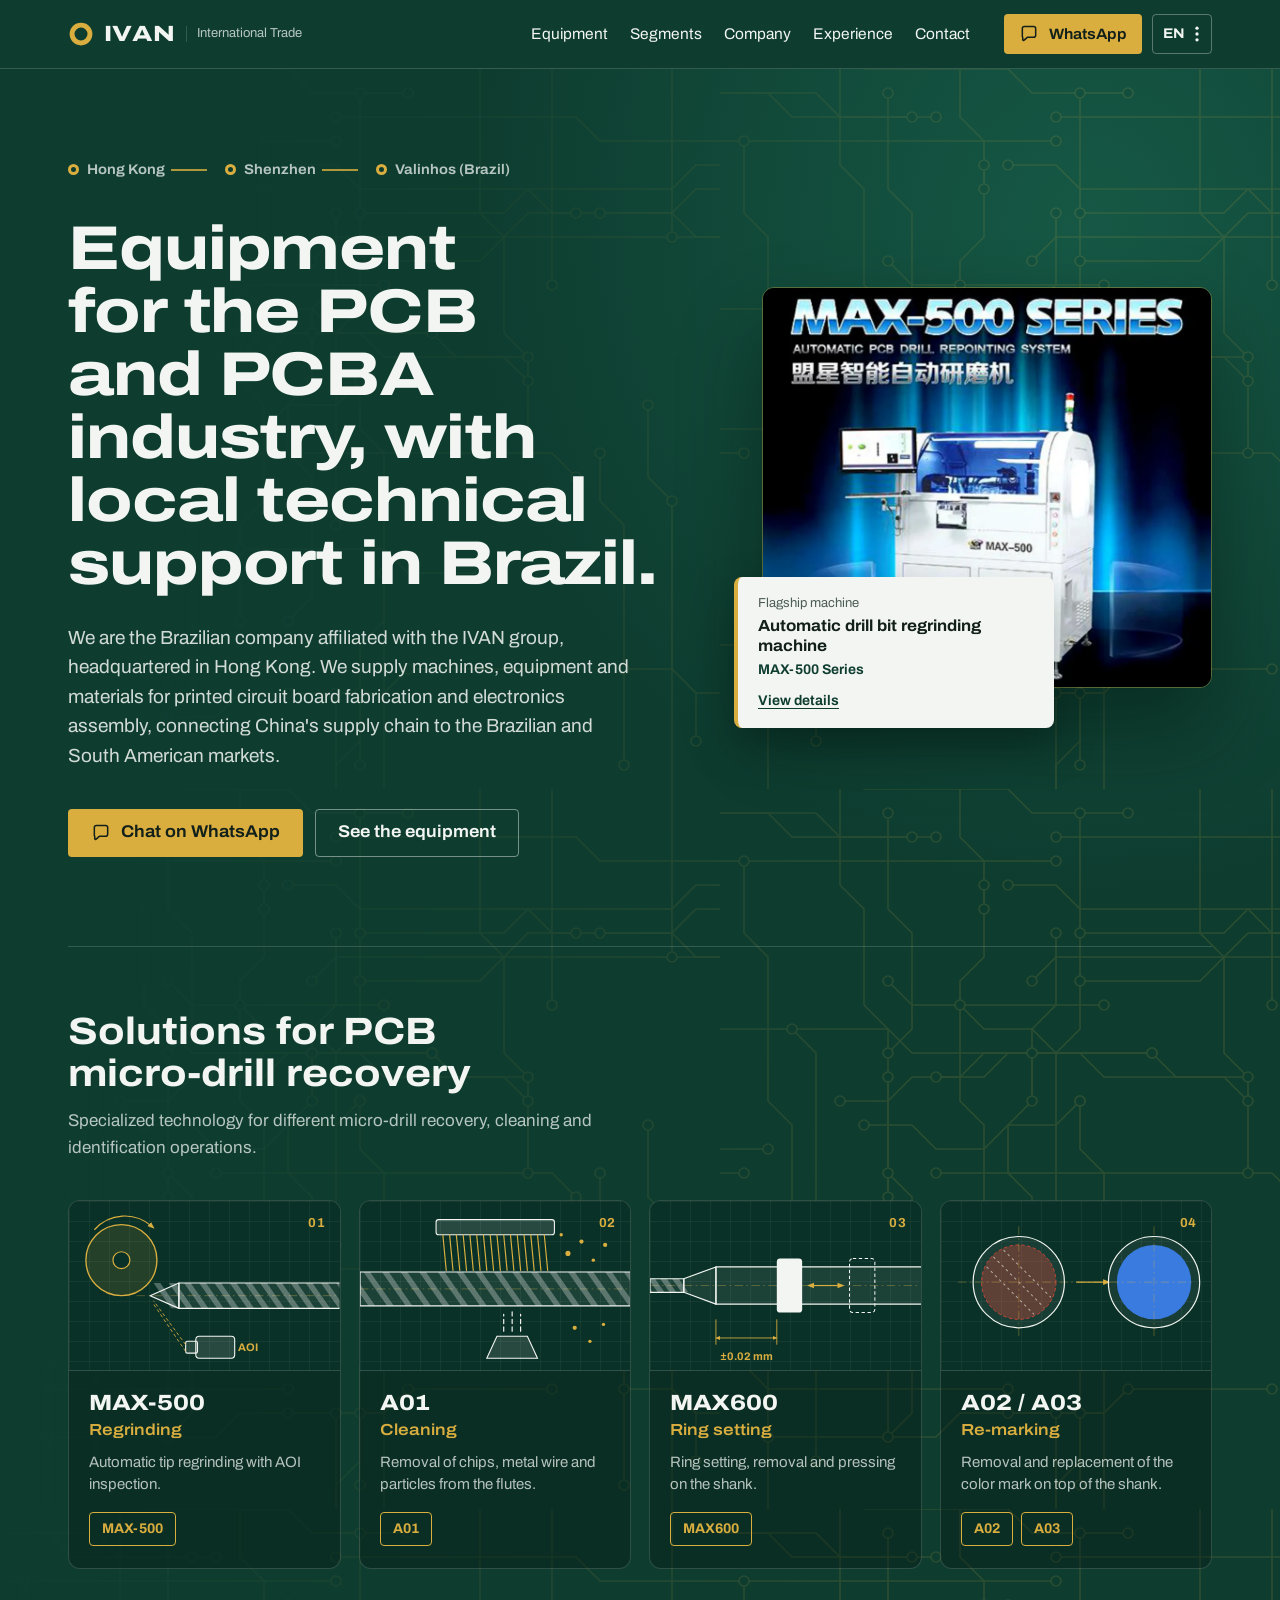
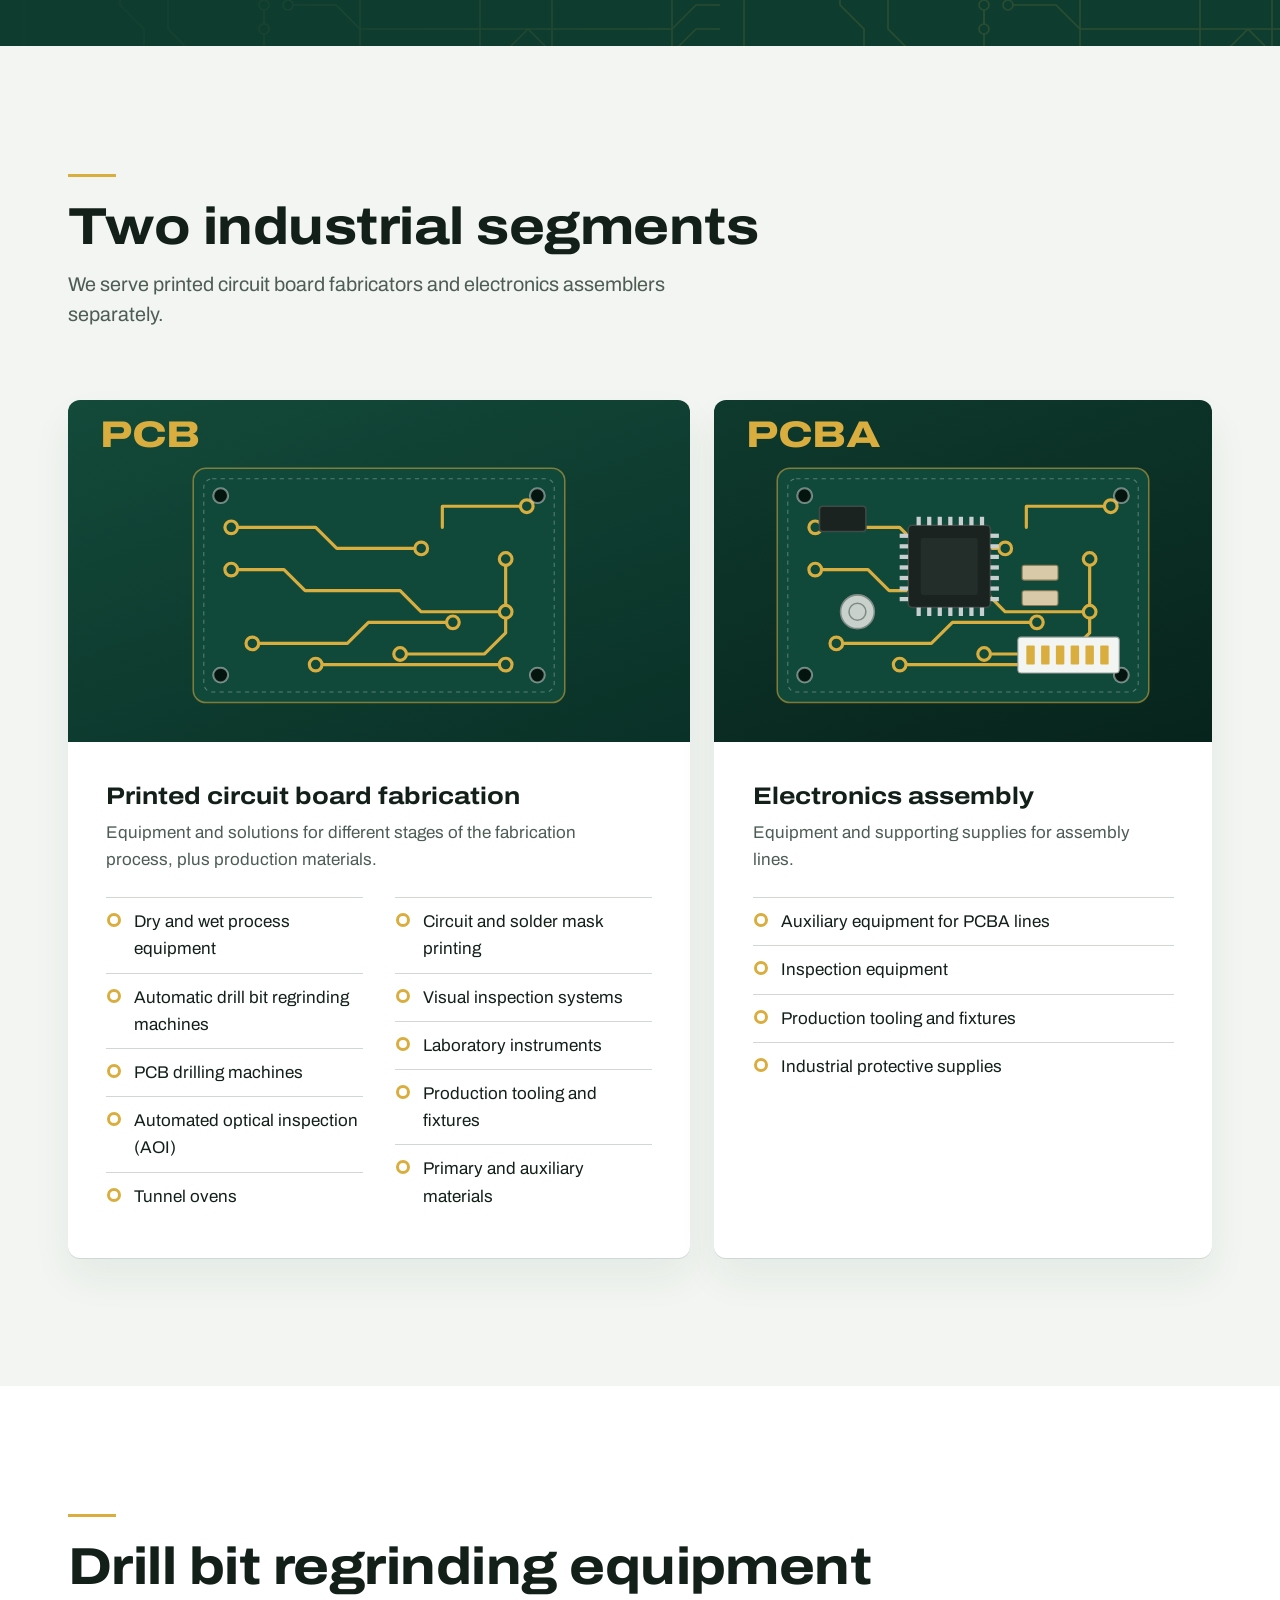
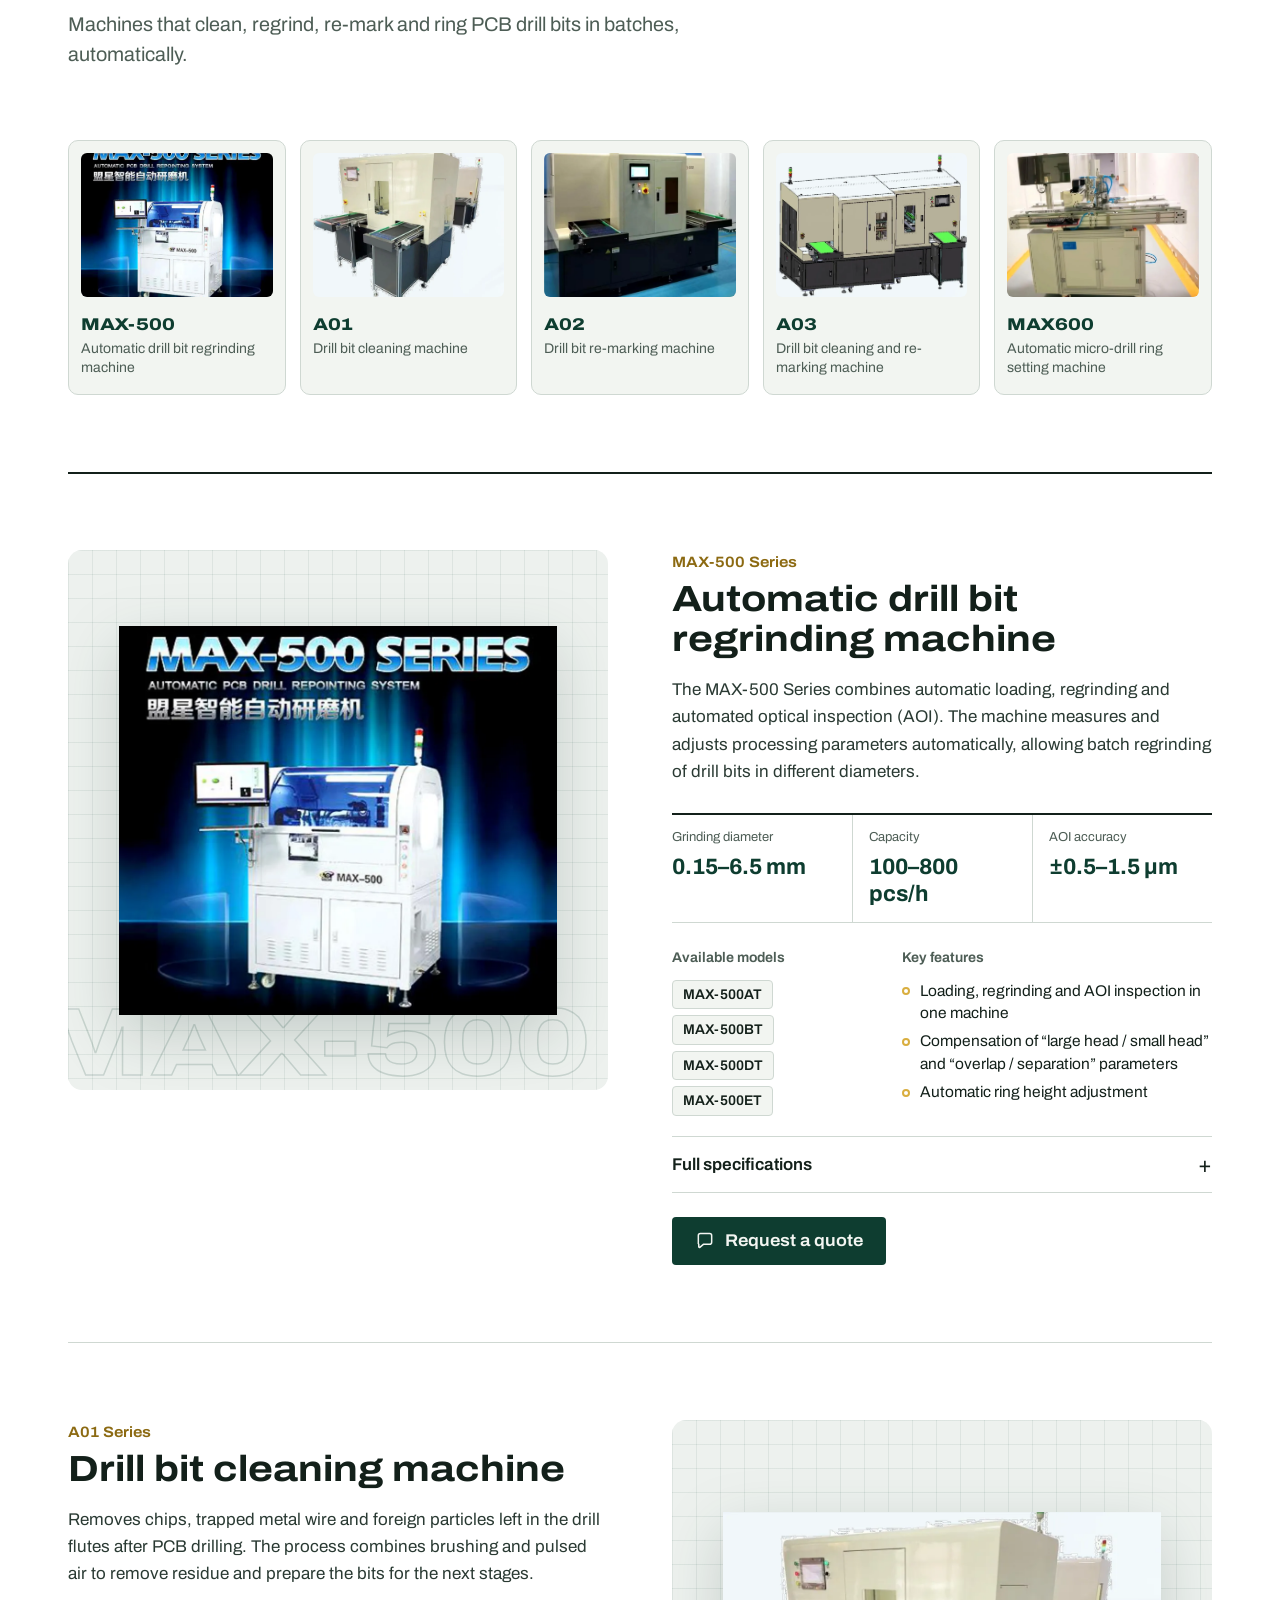
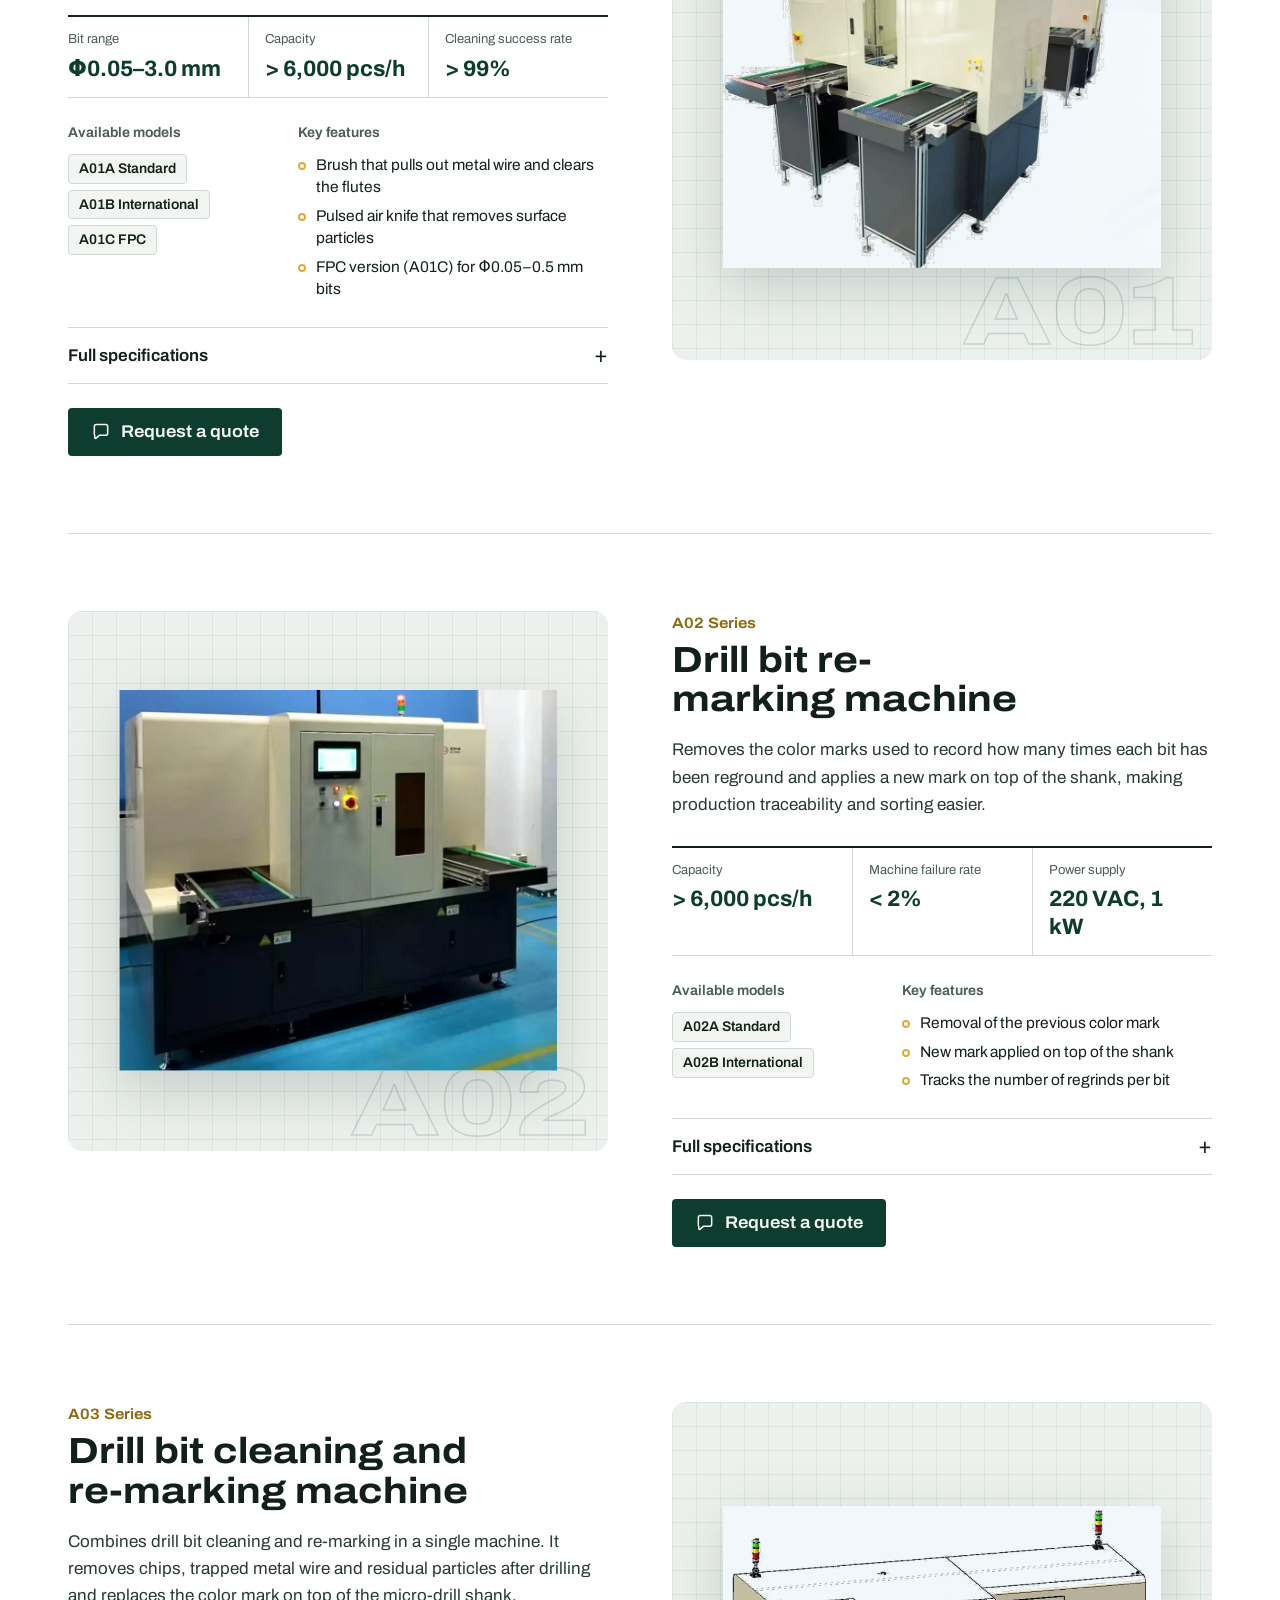
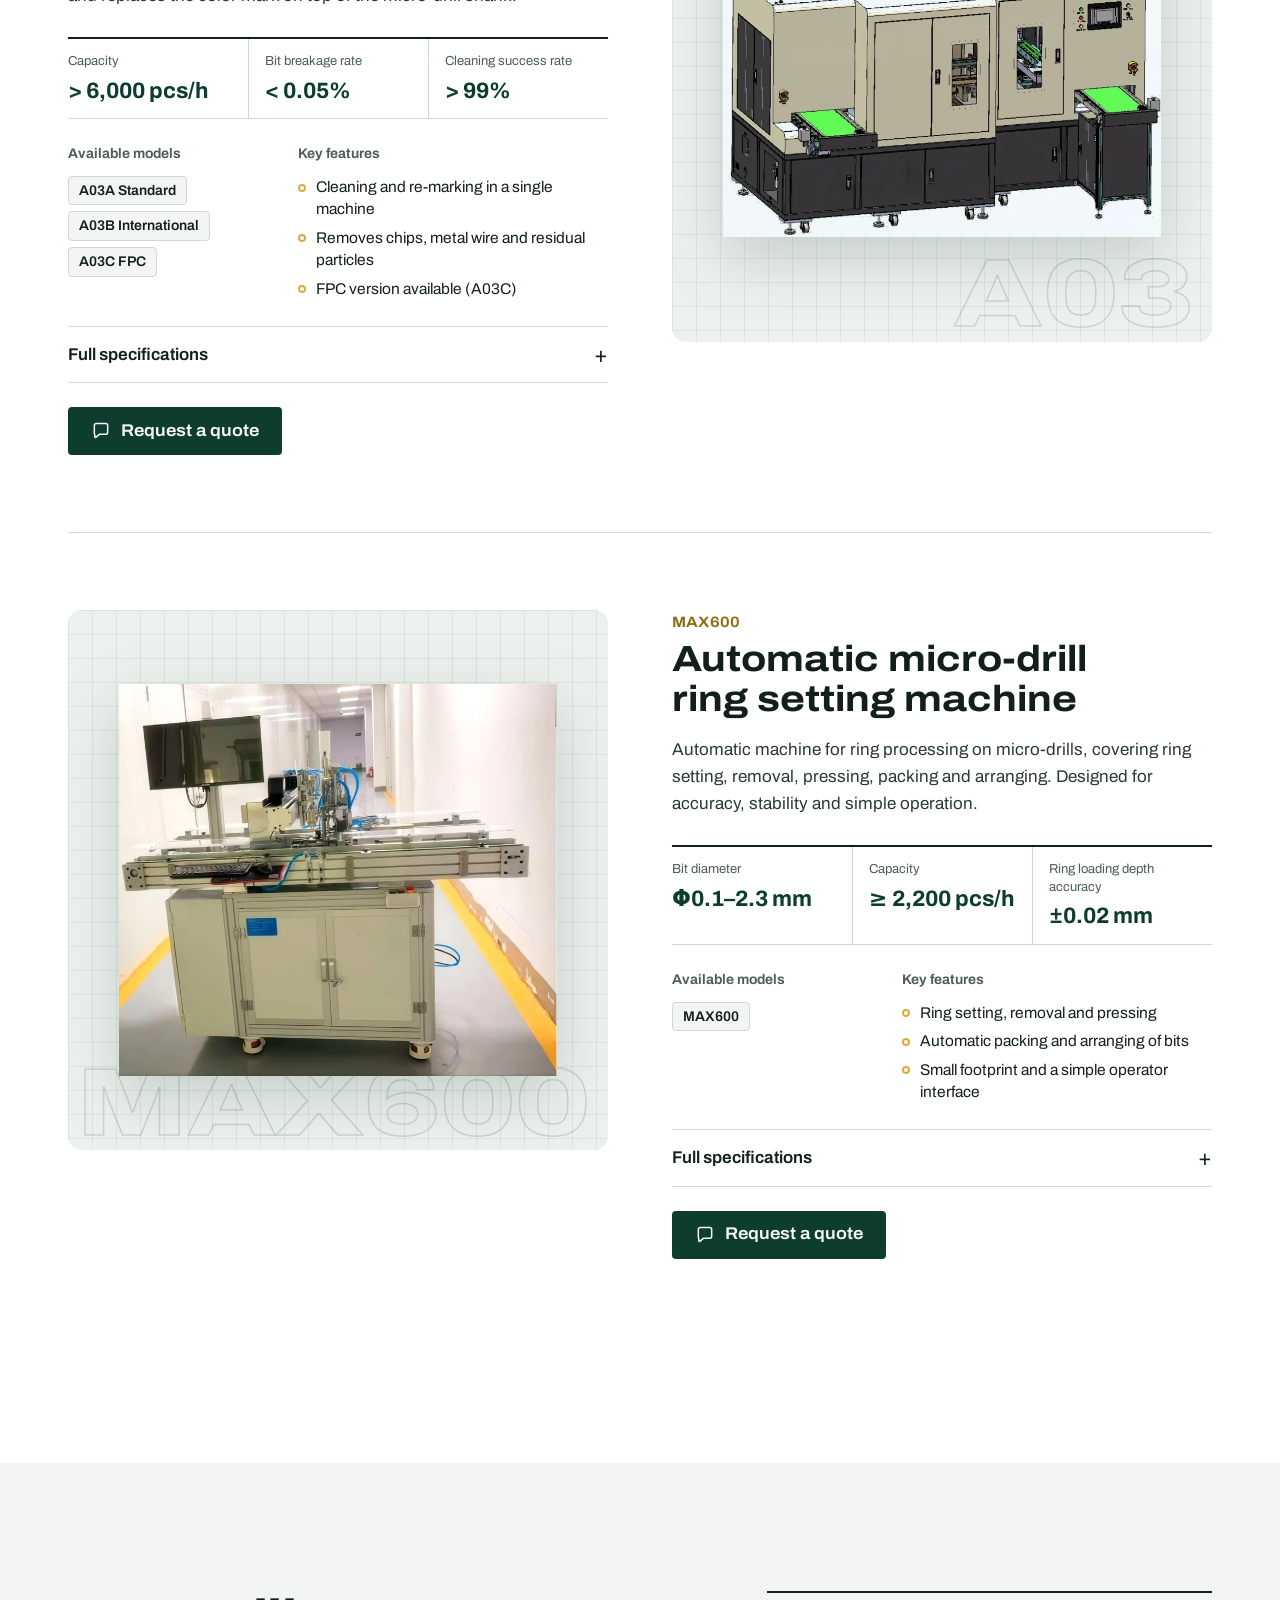
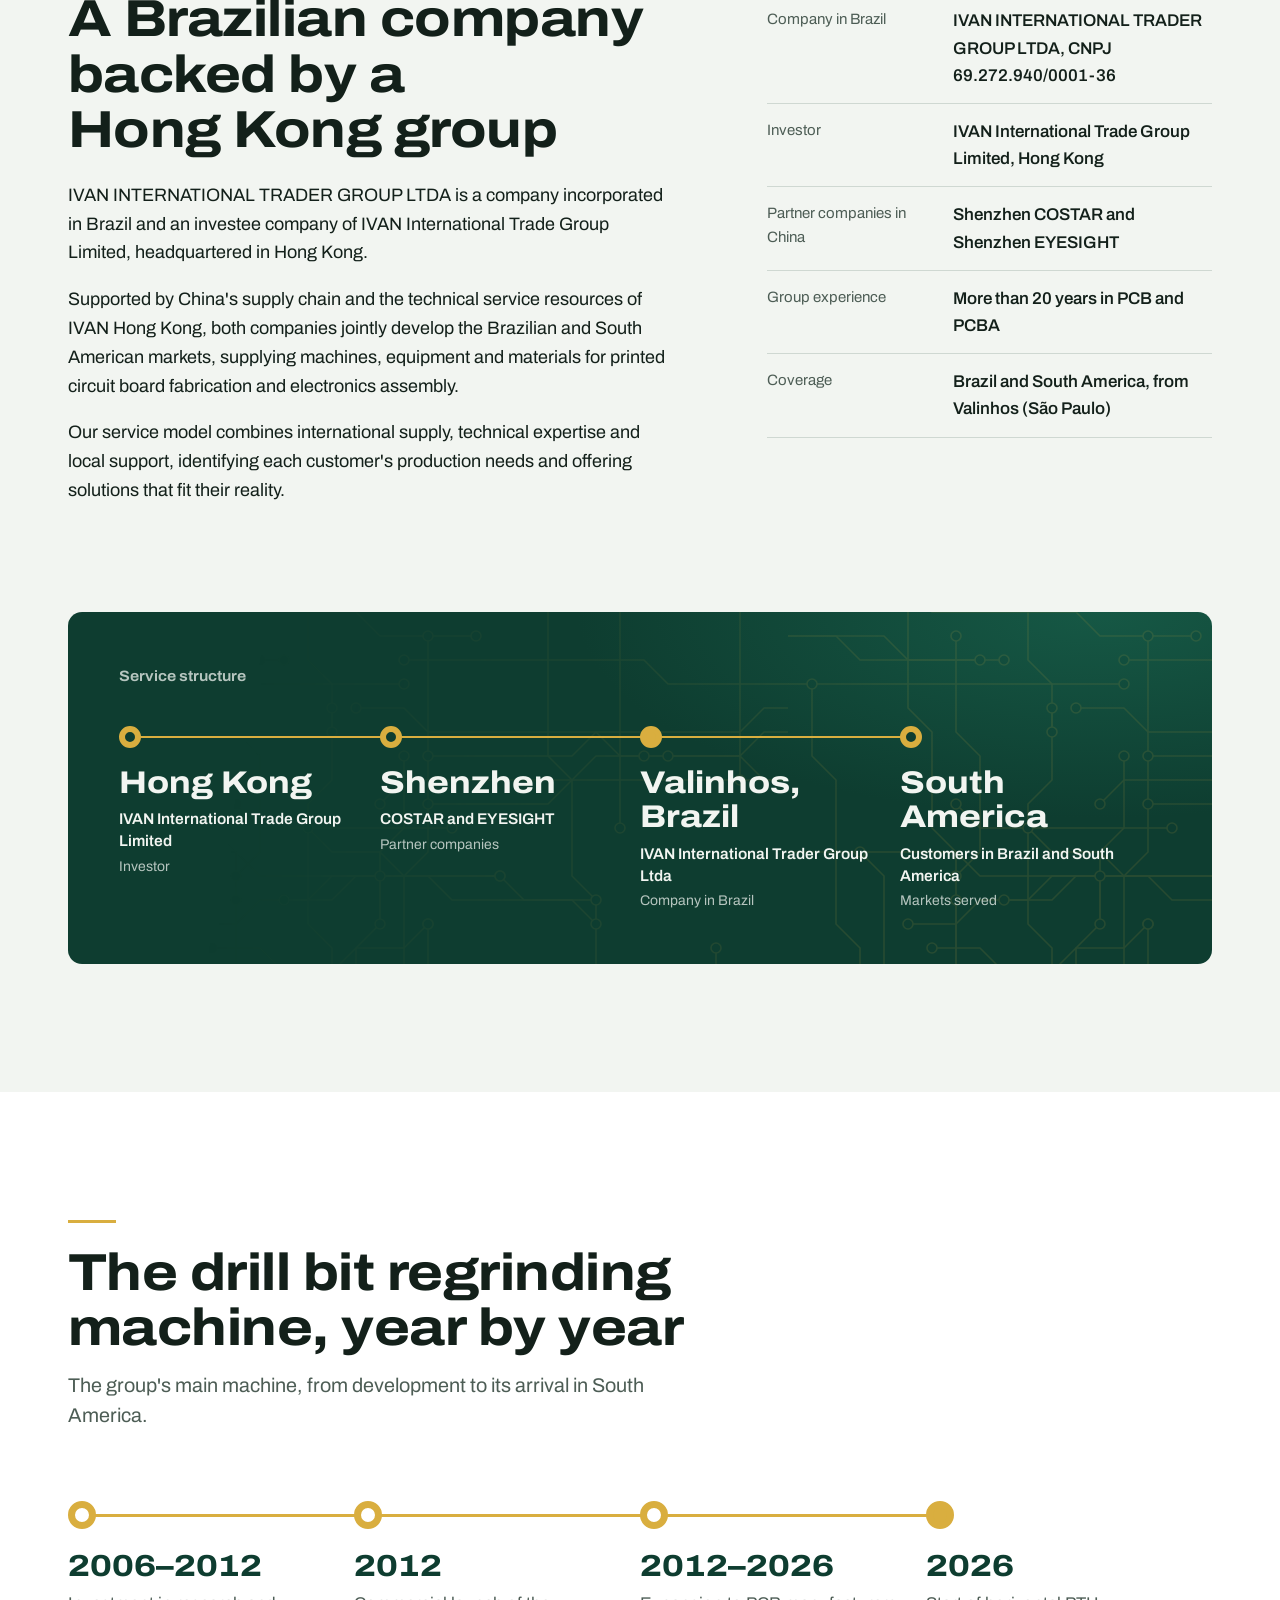
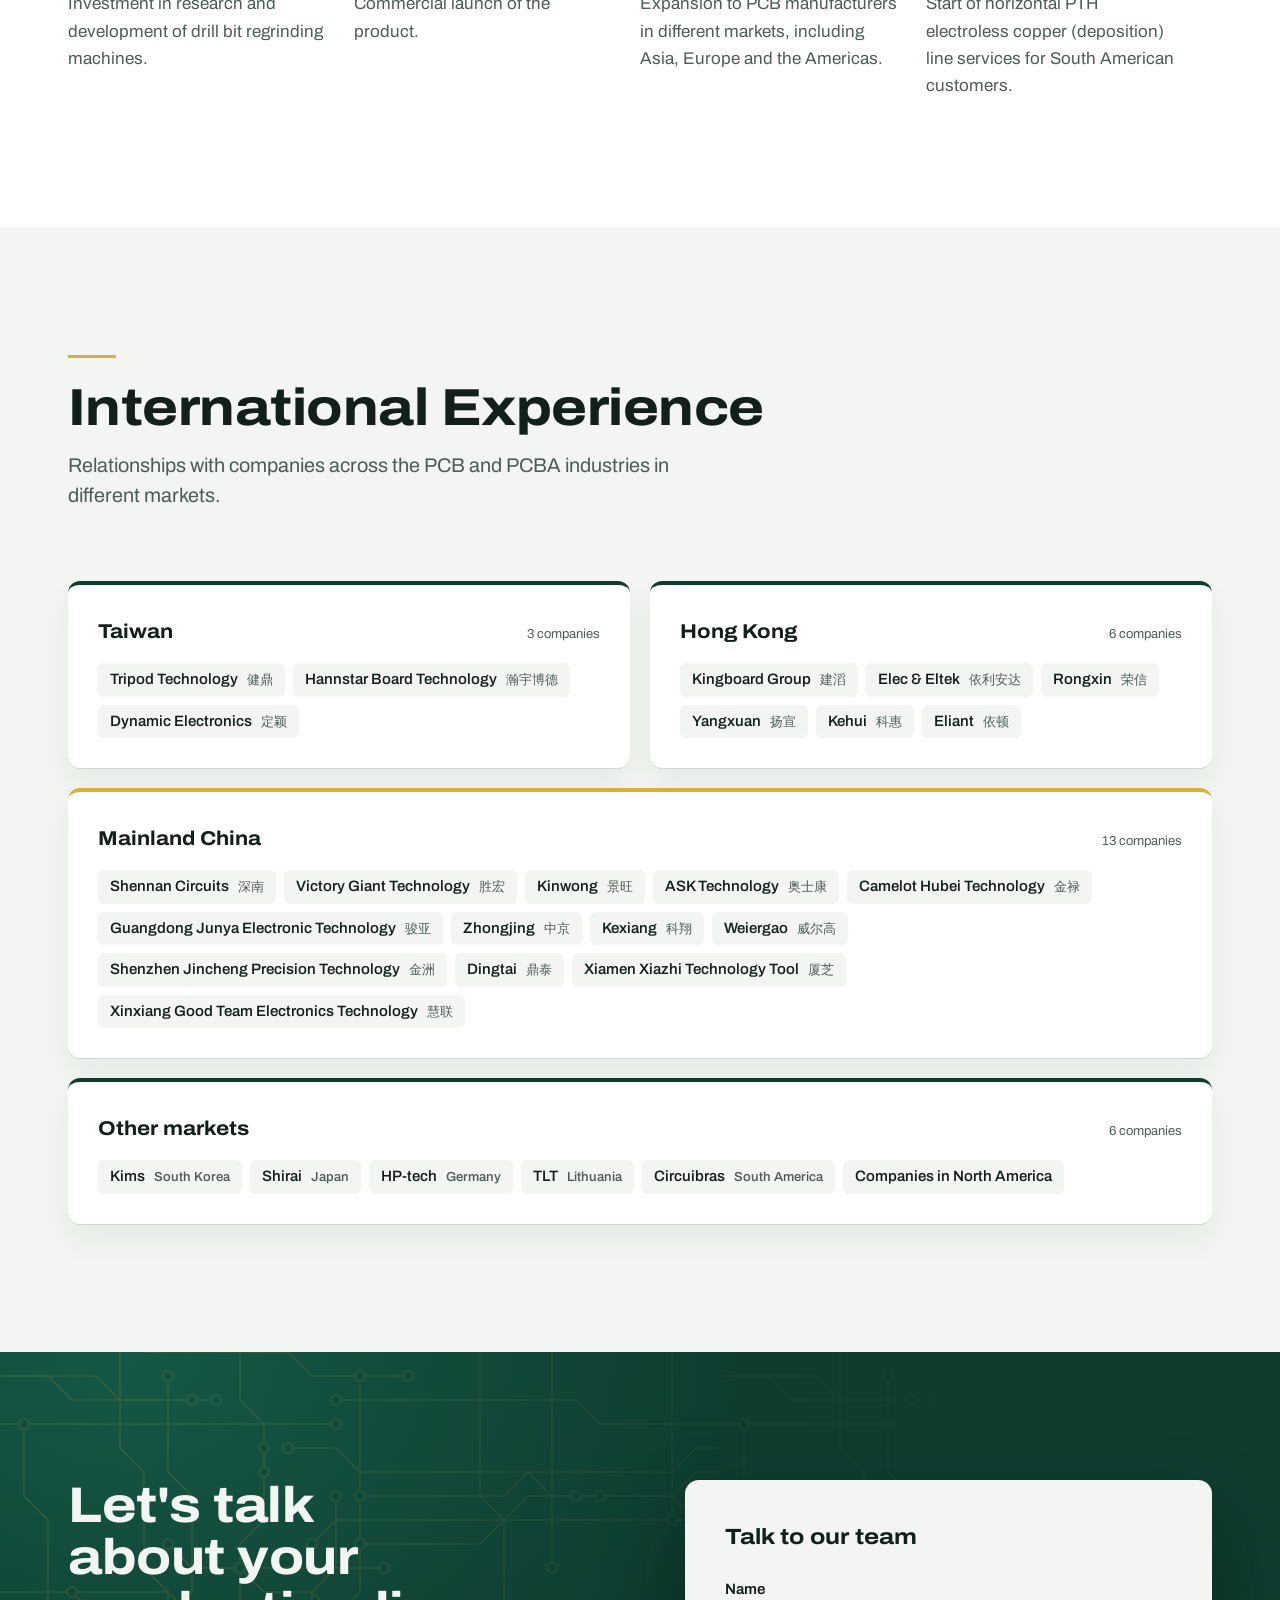
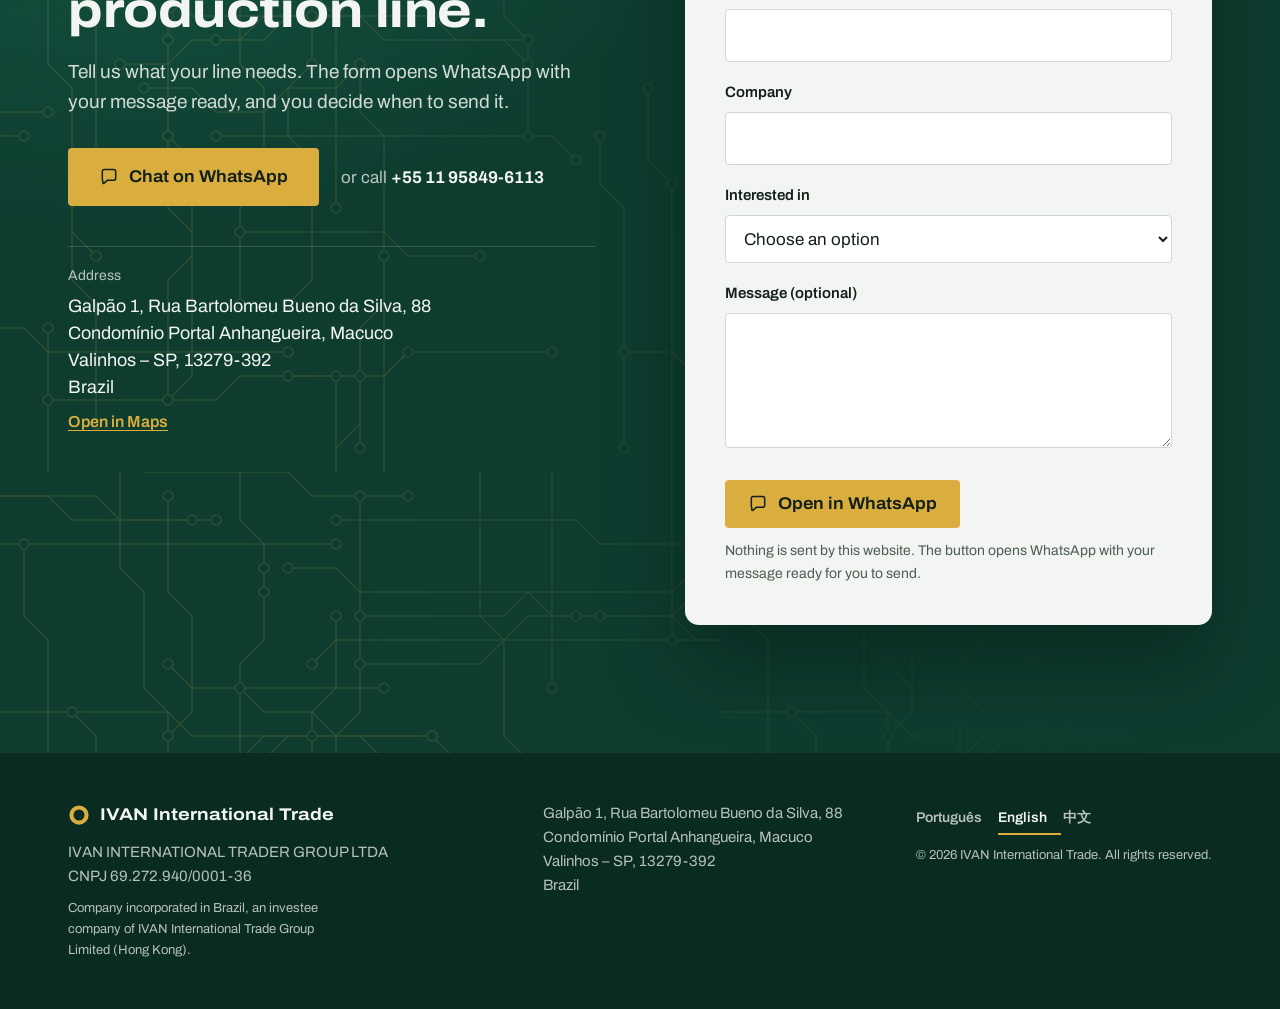
==== commit 0d8e2eab: "Add files via upload" ====
--- a/docs/en/index.html
+++ b/docs/en/index.html
@@ -72,36 +72,13 @@
     </figure>
   </div>
   <div class="wrap">
-    <figure class="drill">
-      <figcaption>Our main product line covers every part of the PCB drill bit in the regrinding cycle.</figcaption>
-      <svg class="drill-svg" viewBox="0 0 1200 210" role="img" aria-labelledby="drill-title">
-  <title id="drill-title">Technical drawing of a PCB drill bit with the tip, flutes, ring and color mark called out</title>
-  <defs>
-    <clipPath id="body-clip"><rect x="118" y="82" width="442" height="28"/></clipPath>
-    <marker id="arr" viewBox="0 0 10 10" refX="5" refY="5" markerWidth="7" markerHeight="7" orient="auto-start-reverse">
-      <path d="M0 1 L10 5 L0 9 z" fill="currentColor"/>
-    </marker>
-  </defs>
-  <line class="axis" x1="70" y1="96" x2="1180" y2="96"/>
-  <g class="metal">
-    <polygon points="100,96 122,82 122,110"/>
-    <rect x="122" y="82" width="438" height="28"/>
-    <polygon points="560,82 640,64 640,128 560,110"/>
-    <rect x="640" y="64" width="410" height="64"/>
-  </g>
-  <g class="flutes" clip-path="url(#body-clip)"><polygon points="118,82 129,82 145,110 134,110"/><polygon points="142,82 153,82 169,110 158,110"/><polygon points="166,82 177,82 193,110 182,110"/><polygon points="190,82 201,82 217,110 206,110"/><polygon points="214,82 225,82 241,110 230,110"/><polygon points="238,82 249,82 265,110 254,110"/><polygon points="262,82 273,82 289,110 278,110"/><polygon points="286,82 297,82 313,110 302,110"/><polygon points="310,82 321,82 337,110 326,110"/><polygon points="334,82 345,82 361,110 350,110"/><polygon points="358,82 369,82 385,110 374,110"/><polygon points="382,82 393,82 409,110 398,110"/><polygon points="406,82 417,82 433,110 422,110"/><polygon points="430,82 441,82 457,110 446,110"/><polygon points="454,82 465,82 481,110 470,110"/><polygon points="478,82 489,82 505,110 494,110"/><polygon points="502,82 513,82 529,110 518,110"/><polygon points="526,82 537,82 553,110 542,110"/><polygon points="550,82 561,82 577,110 566,110"/></g>
-  <g class="mark"><rect x="1048" y="64" width="42" height="64"/><polygon points="1090,64 1100,72 1100,120 1090,128"/></g>
-  <rect class="ring" x="700" y="54" width="60" height="84" rx="5"/>
-  <g class="dim">
-    <line x1="1104" y1="64" x2="1160" y2="64"/><line x1="1104" y1="128" x2="1160" y2="128"/>
-    <line class="dim-line" x1="1148" y1="66" x2="1148" y2="126" marker-start="url(#arr)" marker-end="url(#arr)"/>
-    <text x="1148" y="48" text-anchor="middle">Φ 3.175 mm</text>
-  </g>
-  <g class="leaders"><line x1="112" y1="96" x2="150" y2="206"/><line x1="430" y1="96" x2="450" y2="206"/><line x1="730" y1="96" x2="750" y2="206"/><line x1="1068" y1="96" x2="1050" y2="206"/></g>
-  <g class="dots"><circle cx="112" cy="96" r="3.5"/><circle cx="430" cy="96" r="3.5"/><circle cx="730" cy="96" r="3.5"/><circle cx="1068" cy="96" r="3.5"/></g>
-</svg>
-      <ul class="callouts"><li><strong>Tip</strong><span>Automatic regrinding with AOI inspection</span><a href="#max-500">MAX-500 Series</a></li><li><strong>Flutes</strong><span>Removes chips and trapped metal wire</span><a href="#a01">A01 Series</a></li><li><strong>Ring</strong><span>Ring setting, removal and pressing</span><a href="#max600">MAX600</a></li><li><strong>Color mark</strong><span>Re-marked after each regrind, for traceability</span><a href="#a02">A02 and A03 Series</a></li></ul>
-    </figure>
+    <div class="ops">
+      <div class="ops-head">
+        <h2 id="ops-title">Solutions for PCB micro-drill recovery</h2>
+        <p>Specialized technology for different micro-drill recovery, cleaning and identification operations.</p>
+      </div>
+      <ul class="ops-grid" aria-labelledby="ops-title"><li class="op-card"><div class="op-visual"><svg class="op-art" viewBox="0 0 320 200" aria-hidden="true" focusable="false"><defs><marker id="ar0" viewBox="0 0 10 10" refX="5" refY="5" markerWidth="6" markerHeight="6" orient="auto-start-reverse"><path d="M0 1 L10 5 L0 9 z" fill="currentColor"/></marker></defs><defs><clipPath id="fc0"><rect x="0" y="0" width="320" height="200"/></clipPath></defs><g clip-path="url(#fc0)"><line class="ax" x1="80" y1="112" x2="320" y2="112"/><rect class="m" x="130" y="97.0" width="200" height="30"/><polygon class="fl" points="100,97.0 108,97.0 129.0,127.0 121.0,127.0"/><polygon class="fl" points="118,97.0 126,97.0 147.0,127.0 139.0,127.0"/><polygon class="fl" points="136,97.0 144,97.0 165.0,127.0 157.0,127.0"/><polygon class="fl" points="154,97.0 162,97.0 183.0,127.0 175.0,127.0"/><polygon class="fl" points="172,97.0 180,97.0 201.0,127.0 193.0,127.0"/><polygon class="fl" points="190,97.0 198,97.0 219.0,127.0 211.0,127.0"/><polygon class="fl" points="208,97.0 216,97.0 237.0,127.0 229.0,127.0"/><polygon class="fl" points="226,97.0 234,97.0 255.0,127.0 247.0,127.0"/><polygon class="fl" points="244,97.0 252,97.0 273.0,127.0 265.0,127.0"/><polygon class="fl" points="262,97.0 270,97.0 291.0,127.0 283.0,127.0"/><polygon class="fl" points="280,97.0 288,97.0 309.0,127.0 301.0,127.0"/><polygon class="fl" points="298,97.0 306,97.0 327.0,127.0 319.0,127.0"/><polygon class="fl" points="316,97.0 324,97.0 345.0,127.0 337.0,127.0"/><polygon class="m" points="96,112 130,97 130,127"/><circle class="wheel" cx="62" cy="70" r="42"/><circle class="wheel-hub" cx="62" cy="70" r="10"/><path class="motion" d="M30 34 A48 48 0 0 1 98 30" marker-end="url(#ar0)"/><rect class="cam" x="150" y="160" width="46" height="26" rx="4"/><rect class="cam" x="138" y="166" width="14" height="14" rx="2"/><path class="view" d="M138 170 L100 118 M138 178 L100 122"/><text class="lbl" x="200" y="178">AOI</text></g></svg><span class="op-num" aria-hidden="true">01</span></div><div class="op-body"><h3 class="op-title"><span class="op-machine">MAX-500</span> <span class="op-name">Regrinding</span></h3><p class="op-desc">Automatic tip regrinding with AOI inspection.</p><p class="op-links"><a href="#max-500">MAX-500</a></p></div></li><li class="op-card"><div class="op-visual"><svg class="op-art" viewBox="0 0 320 200" aria-hidden="true" focusable="false"><defs><marker id="ar1" viewBox="0 0 10 10" refX="5" refY="5" markerWidth="6" markerHeight="6" orient="auto-start-reverse"><path d="M0 1 L10 5 L0 9 z" fill="currentColor"/></marker></defs><defs><clipPath id="fc1"><rect x="0" y="0" width="320" height="200"/></clipPath></defs><line class="ax" x1="0" y1="104" x2="320" y2="104"/><rect class="m" x="0" y="84.0" width="320" height="40"/><polygon class="fl" points="-40,84.0 -32,84.0 -4.0,124.0 -12.0,124.0"/><polygon class="fl" points="-18,84.0 -10,84.0 18.0,124.0 10.0,124.0"/><polygon class="fl" points="4,84.0 12,84.0 40.0,124.0 32.0,124.0"/><polygon class="fl" points="26,84.0 34,84.0 62.0,124.0 54.0,124.0"/><polygon class="fl" points="48,84.0 56,84.0 84.0,124.0 76.0,124.0"/><polygon class="fl" points="70,84.0 78,84.0 106.0,124.0 98.0,124.0"/><polygon class="fl" points="92,84.0 100,84.0 128.0,124.0 120.0,124.0"/><polygon class="fl" points="114,84.0 122,84.0 150.0,124.0 142.0,124.0"/><polygon class="fl" points="136,84.0 144,84.0 172.0,124.0 164.0,124.0"/><polygon class="fl" points="158,84.0 166,84.0 194.0,124.0 186.0,124.0"/><polygon class="fl" points="180,84.0 188,84.0 216.0,124.0 208.0,124.0"/><polygon class="fl" points="202,84.0 210,84.0 238.0,124.0 230.0,124.0"/><polygon class="fl" points="224,84.0 232,84.0 260.0,124.0 252.0,124.0"/><polygon class="fl" points="246,84.0 254,84.0 282.0,124.0 274.0,124.0"/><polygon class="fl" points="268,84.0 276,84.0 304.0,124.0 296.0,124.0"/><polygon class="fl" points="290,84.0 298,84.0 326.0,124.0 318.0,124.0"/><polygon class="fl" points="312,84.0 320,84.0 348.0,124.0 340.0,124.0"/><rect class="tool" x="90" y="22" width="140" height="18" rx="3"/><line class="bristle" x1="98" y1="40" x2="102" y2="82"/><line class="bristle" x1="106" y1="40" x2="110" y2="82"/><line class="bristle" x1="114" y1="40" x2="118" y2="82"/><line class="bristle" x1="122" y1="40" x2="126" y2="82"/><line class="bristle" x1="130" y1="40" x2="134" y2="82"/><line class="bristle" x1="138" y1="40" x2="142" y2="82"/><line class="bristle" x1="146" y1="40" x2="150" y2="82"/><line class="bristle" x1="154" y1="40" x2="158" y2="82"/><line class="bristle" x1="162" y1="40" x2="166" y2="82"/><line class="bristle" x1="170" y1="40" x2="174" y2="82"/><line class="bristle" x1="178" y1="40" x2="182" y2="82"/><line class="bristle" x1="186" y1="40" x2="190" y2="82"/><line class="bristle" x1="194" y1="40" x2="198" y2="82"/><line class="bristle" x1="202" y1="40" x2="206" y2="82"/><line class="bristle" x1="210" y1="40" x2="214" y2="82"/><line class="bristle" x1="218" y1="40" x2="222" y2="82"/><path class="tool" d="M150 186 H210 L198 160 H162 Z"/><path class="air" d="M170 154 V134 M180 154 V128 M190 154 V134"/><circle class="dust" cx="246" cy="62" r="3"/><circle class="dust" cx="262" cy="48" r="2.5"/><circle class="dust" cx="276" cy="70" r="2"/><circle class="dust" cx="238" cy="40" r="2"/><circle class="dust" cx="290" cy="52" r="2.5"/><circle class="dust" cx="254" cy="150" r="2.5"/><circle class="dust" cx="272" cy="166" r="2"/><circle class="dust" cx="288" cy="146" r="2"/></svg><span class="op-num" aria-hidden="true">02</span></div><div class="op-body"><h3 class="op-title"><span class="op-machine">A01</span> <span class="op-name">Cleaning</span></h3><p class="op-desc">Removal of chips, metal wire and particles from the flutes.</p><p class="op-links"><a href="#a01">A01</a></p></div></li><li class="op-card"><div class="op-visual"><svg class="op-art" viewBox="0 0 320 200" aria-hidden="true" focusable="false"><defs><marker id="ar2" viewBox="0 0 10 10" refX="5" refY="5" markerWidth="6" markerHeight="6" orient="auto-start-reverse"><path d="M0 1 L10 5 L0 9 z" fill="currentColor"/></marker></defs><defs><clipPath id="fc2"><rect x="0" y="0" width="320" height="200"/></clipPath></defs><line class="ax" x1="0" y1="100" x2="320" y2="100"/><rect class="m" x="0" y="92.0" width="40" height="16"/><polygon class="fl" points="-16,92.0 -8,92.0 3.1999999999999993,108.0 -4.800000000000001,108.0"/><polygon class="fl" points="-2,92.0 6,92.0 17.2,108.0 9.2,108.0"/><polygon class="fl" points="12,92.0 20,92.0 31.2,108.0 23.2,108.0"/><polygon class="fl" points="26,92.0 34,92.0 45.2,108.0 37.2,108.0"/><polygon class="m" points="40,92 78,78 78,122 40,108"/><rect class="m" x="78" y="78" width="250" height="44"/><rect class="ring" x="150" y="68" width="30" height="64" rx="4"/><rect class="ghost" x="236" y="68" width="30" height="64" rx="4"/><path class="move" d="M190 100 H226" marker-start="url(#ar2)" marker-end="url(#ar2)"/><path class="dimx" d="M150 140 V170 M78 140 V170"/><path class="dimx" d="M80 162 H148" marker-start="url(#ar2)" marker-end="url(#ar2)"/><text class="lbl" x="114" y="188" text-anchor="middle">±0.02 mm</text></svg><span class="op-num" aria-hidden="true">03</span></div><div class="op-body"><h3 class="op-title"><span class="op-machine">MAX600</span> <span class="op-name">Ring setting</span></h3><p class="op-desc">Ring setting, removal and pressing on the shank.</p><p class="op-links"><a href="#max600">MAX600</a></p></div></li><li class="op-card"><div class="op-visual"><svg class="op-art" viewBox="0 0 320 200" aria-hidden="true" focusable="false"><defs><marker id="ar3" viewBox="0 0 10 10" refX="5" refY="5" markerWidth="6" markerHeight="6" orient="auto-start-reverse"><path d="M0 1 L10 5 L0 9 z" fill="currentColor"/></marker></defs><defs><clipPath id="fc3"><rect x="0" y="0" width="320" height="200"/></clipPath></defs><circle class="rim" cx="92" cy="96" r="54"/><circle class="old" cx="92" cy="96" r="44"/><path class="wash" d="M62 66 L122 126 M74 58 L130 114 M54 78 L110 134"/><path class="move" d="M160 96 H196" marker-end="url(#ar3)"/><circle class="rim" cx="252" cy="96" r="54"/><circle class="mark" cx="252" cy="96" r="44"/><line class="ax" x1="20" y1="96" x2="300" y2="96"/><line class="ax" x1="92" y1="30" x2="92" y2="162"/><line class="ax" x1="252" y1="30" x2="252" y2="162"/></svg><span class="op-num" aria-hidden="true">04</span></div><div class="op-body"><h3 class="op-title"><span class="op-machine">A02 / A03</span> <span class="op-name">Re-marking</span></h3><p class="op-desc">Removal and replacement of the color mark on top of the shank.</p><p class="op-links"><a href="#a02">A02</a><a href="#a03">A03</a></p></div></li></ul>
+    </div>
   </div>
 </section>
 <section id="segments" class="section segments" aria-labelledby="seg-title">
--- a/docs/assets/css/site.css
+++ b/docs/assets/css/site.css
@@ -697,6 +697,110 @@
   .route-via { width: 9px; height: 9px; border-width: 2.5px; }
 }
 
+/* ---------- ilustração técnica: microbroca com 4 regiões */
+.ops { margin-top: clamp(64px, 7vw, 104px); padding-top: clamp(40px, 5vw, 64px); border-top: 1px solid var(--mask-line); }
+.ops-head { max-width: 46rem; margin-bottom: clamp(24px, 3vw, 40px); }
+.ops-head h2 { font-size: clamp(1.625rem, 1.1rem + 1.8vw, 2.375rem); line-height: 1.1; color: var(--silk); }
+.ops-head p { margin: 12px 0 0; color: var(--on-dark-muted); font-size: 1.0625rem; max-width: 56ch; }
+
+.drill-svg .bracket { fill: none; stroke: var(--gold); stroke-width: 1.5; stroke-opacity: 0.85; }
+.drill-svg .leader { fill: none; stroke: var(--silk); stroke-opacity: 0.45; stroke-width: 1; }
+.drill-svg .tag { fill: var(--mask); stroke: var(--gold); stroke-width: 1.5; }
+.drill-svg .tag-num { fill: var(--gold); font-family: var(--font); font-size: 11px; font-weight: 700; font-variant-numeric: tabular-nums; }
+.drill-svg .inset-bg { fill: #0a3127; }
+.drill-svg .inset-ring { fill: none; stroke: var(--gold); stroke-width: 1.2; stroke-opacity: 0.7; }
+.drill-svg .inset-src { fill: none; stroke: var(--gold); stroke-width: 1; stroke-opacity: 0.6; stroke-dasharray: 3 3; }
+.drill-svg .inset-link { stroke: var(--gold); stroke-width: 1; stroke-opacity: 0.6; stroke-dasharray: 3 3; }
+.drill-svg .inset-label { fill: var(--on-dark-muted); font-family: var(--font); font-size: 11px; font-weight: 600; }
+.drill-svg .face-rim { fill: rgba(242, 245, 241, 0.07); stroke: var(--silk); stroke-width: 1.5; }
+.drill-svg circle.mark { animation: remark 12s step-end infinite; }
+
+.ops-list {
+  list-style: none; margin: 4px 0 0; padding: 0;
+  display: grid; grid-template-columns: repeat(4, minmax(0, 1fr)); text-align: center;
+}
+.ops-list li { display: flex; flex-direction: column; align-items: center; padding: 0 14px; }
+.op-num { font-size: 0.8125rem; font-weight: 700; color: var(--gold); font-variant-numeric: tabular-nums; letter-spacing: 0.04em; }
+.op-region { margin: 4px 0 0; font-size: 1.25rem; font-stretch: 112%; color: var(--silk); }
+.op-desc { margin: 6px 0 0; font-size: 0.9375rem; line-height: 1.45; color: var(--on-dark-muted); max-width: 24ch; }
+.op-machines { margin: auto 0 0; padding-top: 14px; display: flex; flex-wrap: wrap; justify-content: center; gap: 8px; }
+.op-machines a {
+  display: inline-flex; align-items: center; min-height: 36px; padding: 0 14px;
+  border: 1.5px solid var(--gold); border-radius: 4px;
+  color: var(--gold); font-weight: 700; font-stretch: 110%; font-size: 0.9375rem; text-decoration: none;
+  transition: background-color 0.15s, color 0.15s;
+}
+.op-machines a:hover { background: var(--gold); color: var(--ink); }
+
+@media (max-width: 760px) {
+  .drill-svg .callout-marks .leader, .drill-svg .tag, .drill-svg .tag-num, .drill-svg .inset-label { display: none; }
+  .ops-list { grid-template-columns: 1fr 1fr; gap: 24px 16px; text-align: left; margin-top: 20px; }
+  .ops-list li { align-items: flex-start; padding: 14px 0 0; border-top: 1px solid var(--mask-line); }
+  .op-machines { justify-content: flex-start; }
+}
+@media (prefers-reduced-motion: reduce) {
+  .drill-svg circle.mark { animation: none; }
+  .op-machines a { transition: none; }
+}
+
+/* ---------- quatro operações em painéis separados */
+.ops-grid { list-style: none; margin: 0; padding: 0; display: grid; grid-template-columns: repeat(4, minmax(0, 1fr)); gap: 18px; }
+.op-card {
+  display: flex; flex-direction: column; overflow: hidden;
+  border: 1px solid var(--mask-line); border-radius: 12px; background: rgba(4, 22, 17, 0.35);
+}
+.op-visual {
+  position: relative; aspect-ratio: 8 / 5; color: var(--gold);
+  background-color: #0a3127;
+  background-image:
+    linear-gradient(rgba(242, 245, 241, 0.05) 1px, transparent 1px),
+    linear-gradient(90deg, rgba(242, 245, 241, 0.05) 1px, transparent 1px);
+  background-size: 20px 20px;
+  border-bottom: 1px solid var(--mask-line);
+}
+.op-art { display: block; width: 100%; height: 100%; }
+.op-visual .op-num {
+  position: absolute; top: 12px; right: 14px;
+  font-size: 0.8125rem; font-weight: 700; color: var(--gold); font-variant-numeric: tabular-nums;
+}
+.op-body { display: flex; flex-direction: column; flex: 1; padding: 20px 20px 22px; }
+.op-title { margin: 0; display: flex; flex-direction: column; gap: 2px; }
+.op-machine { font-size: 1.375rem; font-weight: 780; font-stretch: 116%; color: var(--silk); line-height: 1.1; }
+.op-name { font-size: 1rem; font-weight: 600; color: var(--gold); }
+.op-body .op-desc { margin: 10px 0 0; font-size: 0.9375rem; line-height: 1.45; color: var(--on-dark-muted); max-width: none; }
+.op-links { margin: auto 0 0; padding-top: 16px; display: flex; flex-wrap: wrap; gap: 8px; }
+.op-links a {
+  display: inline-flex; align-items: center; min-height: 34px; padding: 0 12px;
+  border: 1.5px solid var(--gold); border-radius: 4px;
+  color: var(--gold); font-weight: 700; font-size: 0.875rem; text-decoration: none;
+}
+.op-links a:hover { background: var(--gold); color: var(--ink); }
+
+.op-art .ax { stroke: var(--gold); stroke-opacity: 0.4; stroke-width: 1; stroke-dasharray: 10 4 2 4; }
+.op-art .m { fill: rgba(242, 245, 241, 0.08); stroke: var(--silk); stroke-width: 1.4; stroke-linejoin: round; }
+.op-art .fl { fill: rgba(242, 245, 241, 0.3); }
+.op-art .wheel { fill: rgba(217, 174, 63, 0.12); stroke: var(--gold); stroke-width: 1.6; }
+.op-art .wheel-hub { fill: #0a3127; stroke: var(--gold); stroke-width: 1.4; }
+.op-art .motion, .op-art .move { fill: none; stroke: var(--gold); stroke-width: 1.4; }
+.op-art .cam { fill: rgba(242, 245, 241, 0.12); stroke: var(--silk); stroke-width: 1.3; }
+.op-art .view { fill: none; stroke: var(--gold); stroke-width: 1; stroke-dasharray: 4 3; }
+.op-art .lbl { fill: var(--gold); font-family: var(--font); font-size: 13px; font-weight: 700; }
+.op-art .tool { fill: rgba(242, 245, 241, 0.12); stroke: var(--silk); stroke-width: 1.3; }
+.op-art .bristle { stroke: var(--gold); stroke-width: 1.4; stroke-linecap: round; }
+.op-art .air { fill: none; stroke: var(--silk); stroke-width: 1.4; stroke-dasharray: 5 4; stroke-linecap: round; }
+.op-art .dust { fill: var(--gold); }
+.op-art .ring { fill: var(--silk); }
+.op-art .ghost { fill: none; stroke: var(--silk); stroke-width: 1.2; stroke-dasharray: 4 3; }
+.op-art .dimx { fill: none; stroke: var(--gold); stroke-width: 1; }
+.op-art .rim { fill: rgba(242, 245, 241, 0.06); stroke: var(--silk); stroke-width: 1.4; }
+.op-art .old { fill: var(--mark-red); fill-opacity: 0.35; stroke: var(--mark-red); stroke-width: 1; stroke-dasharray: 4 3; }
+.op-art .wash { stroke: var(--silk); stroke-width: 1.2; stroke-opacity: 0.6; stroke-dasharray: 3 4; }
+.op-art .mark { fill: var(--mark-blue); animation: remark 12s step-end infinite; }
+
+@media (max-width: 1080px) { .ops-grid { grid-template-columns: repeat(2, minmax(0, 1fr)); } }
+@media (max-width: 560px) { .ops-grid { grid-template-columns: 1fr; } }
+@media (prefers-reduced-motion: reduce) { .op-art .mark { animation: none; } }
+
 /* 404 */
 .notfound .hero { min-height: 60vh; }
 .notfound .hero .lead { margin: 20px 0 32px; }
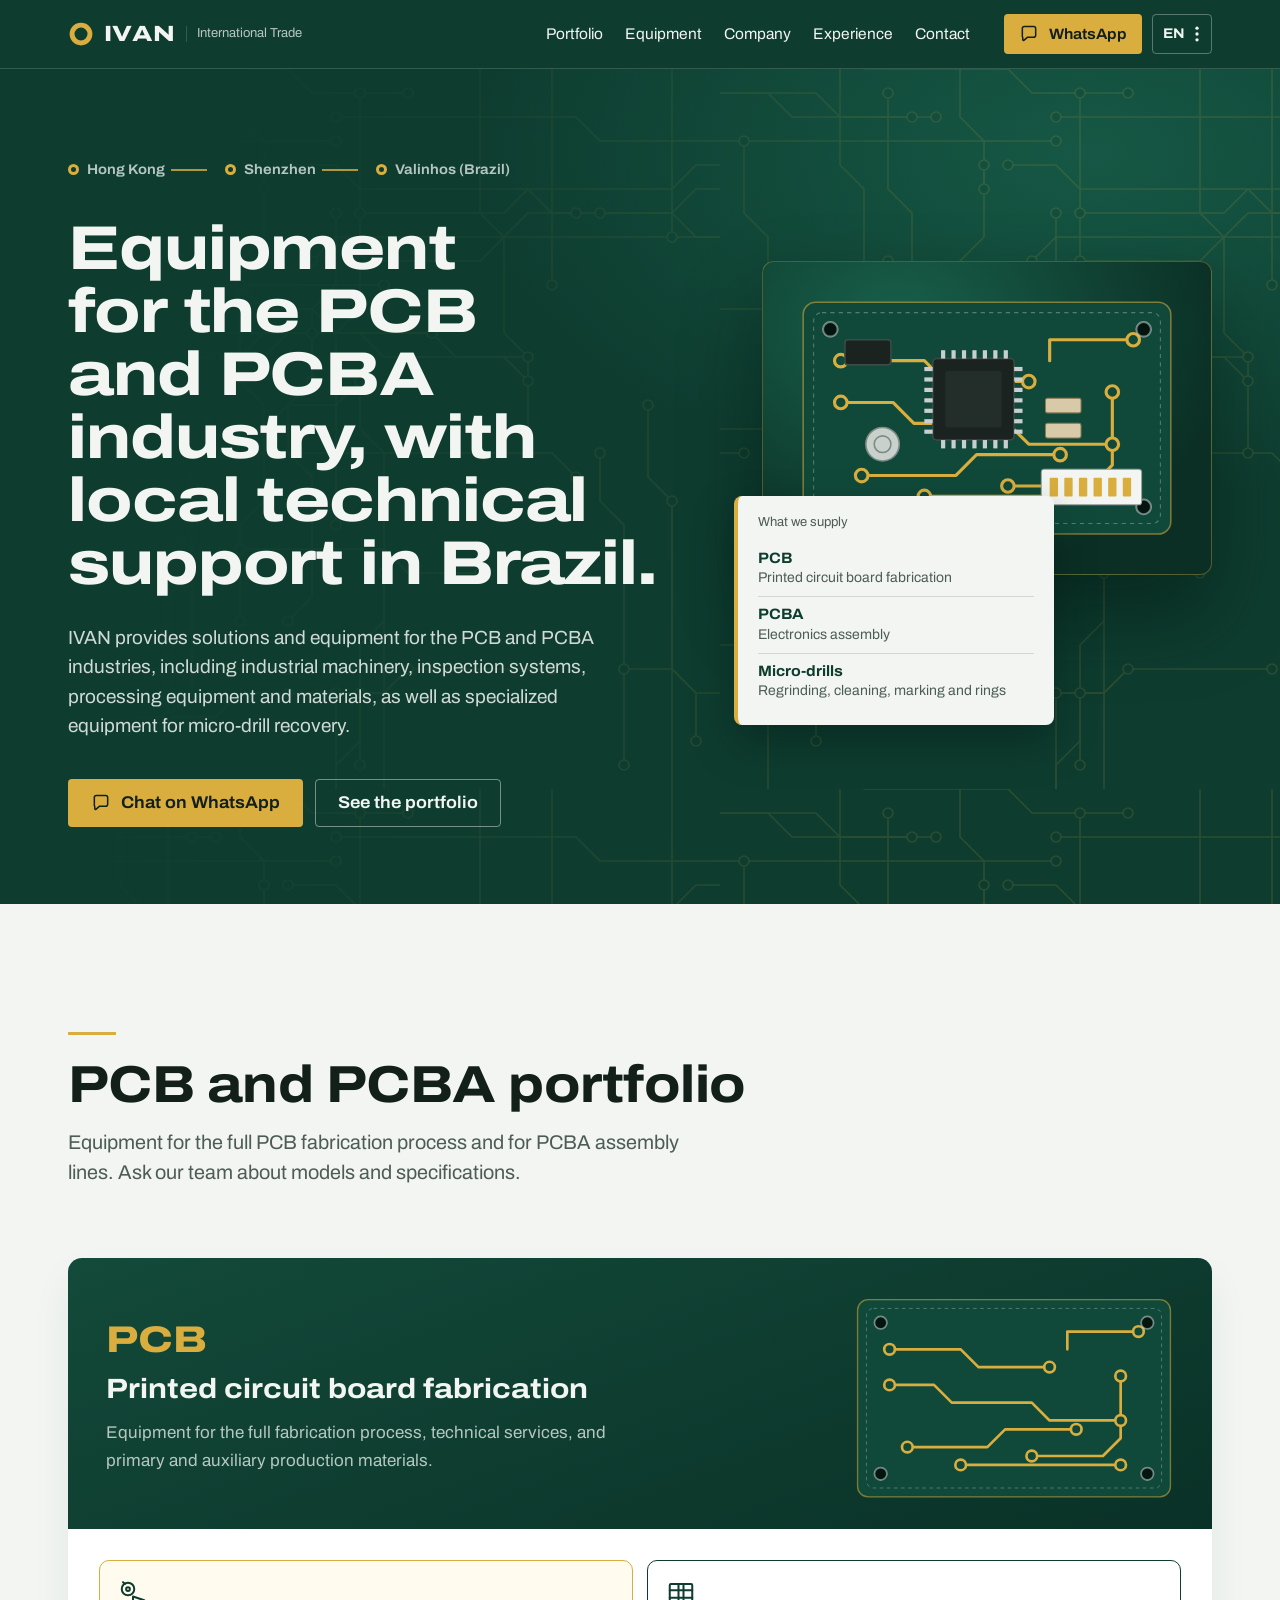
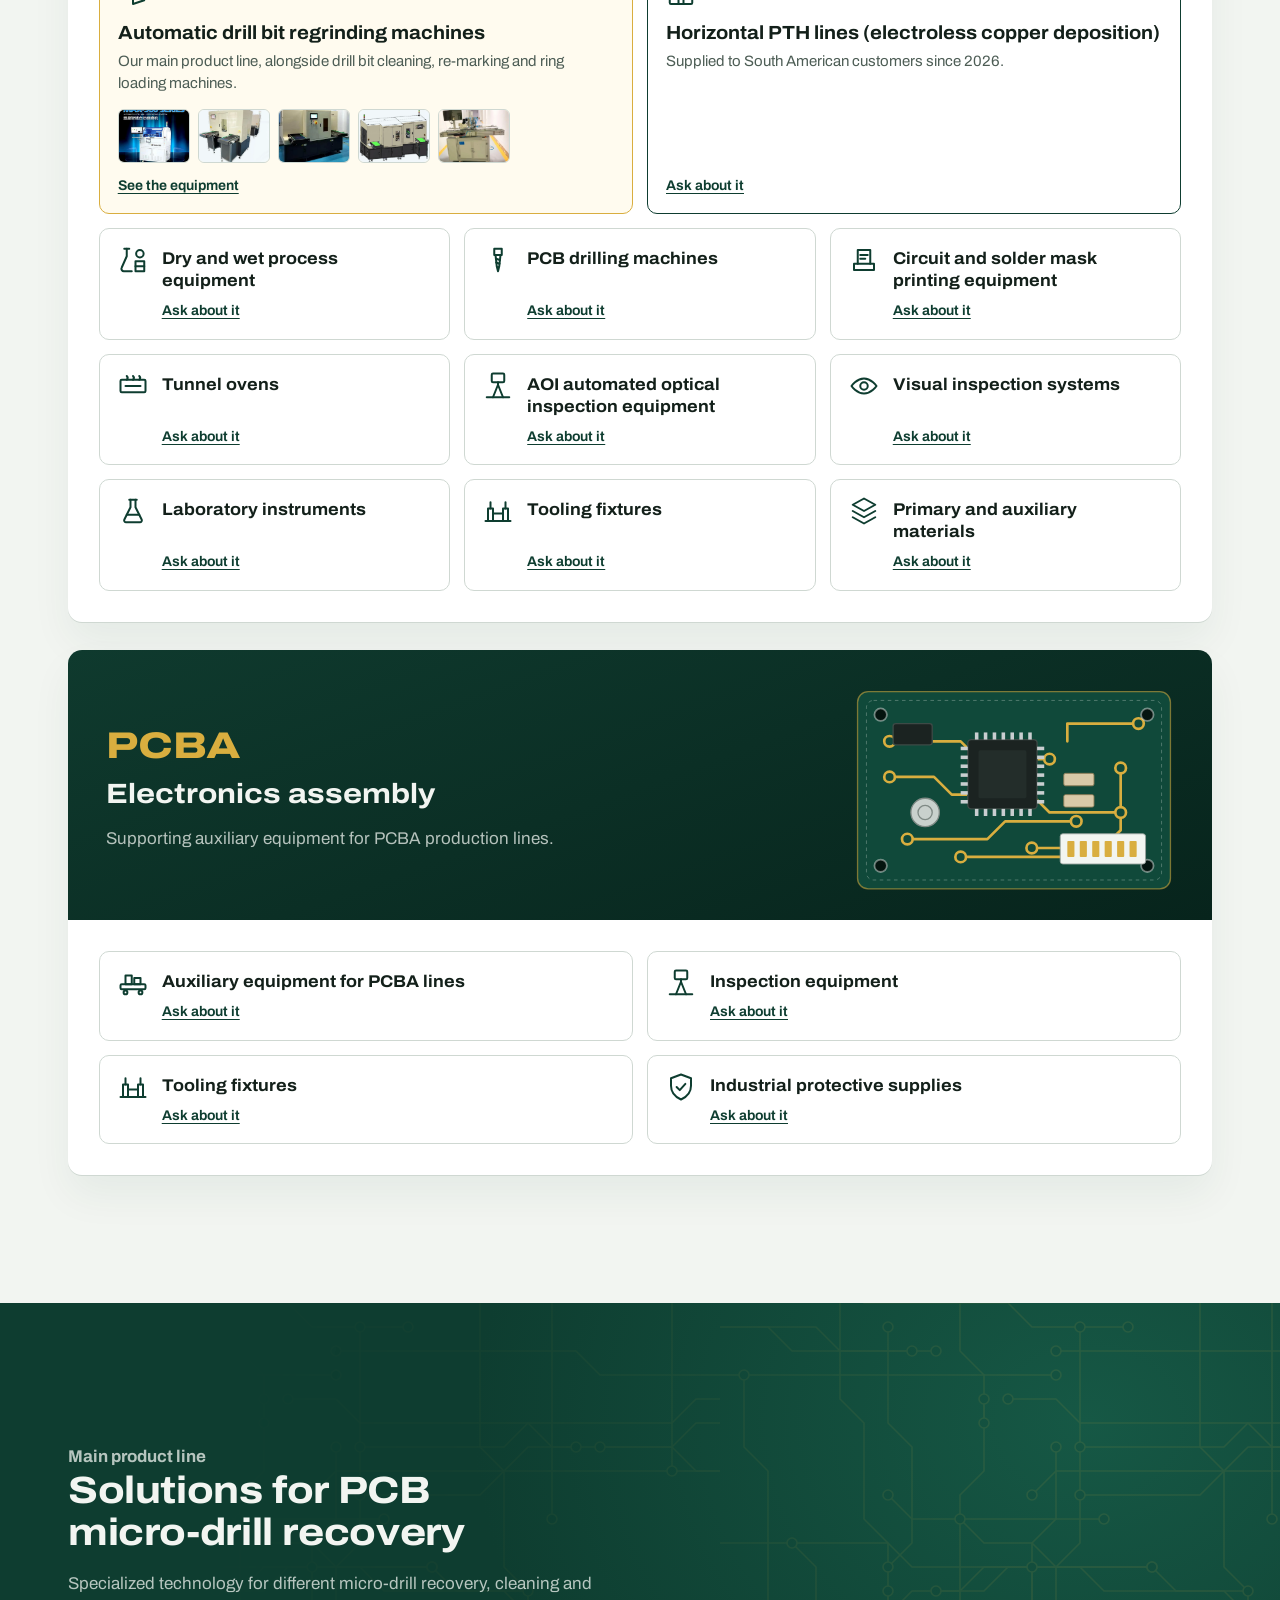
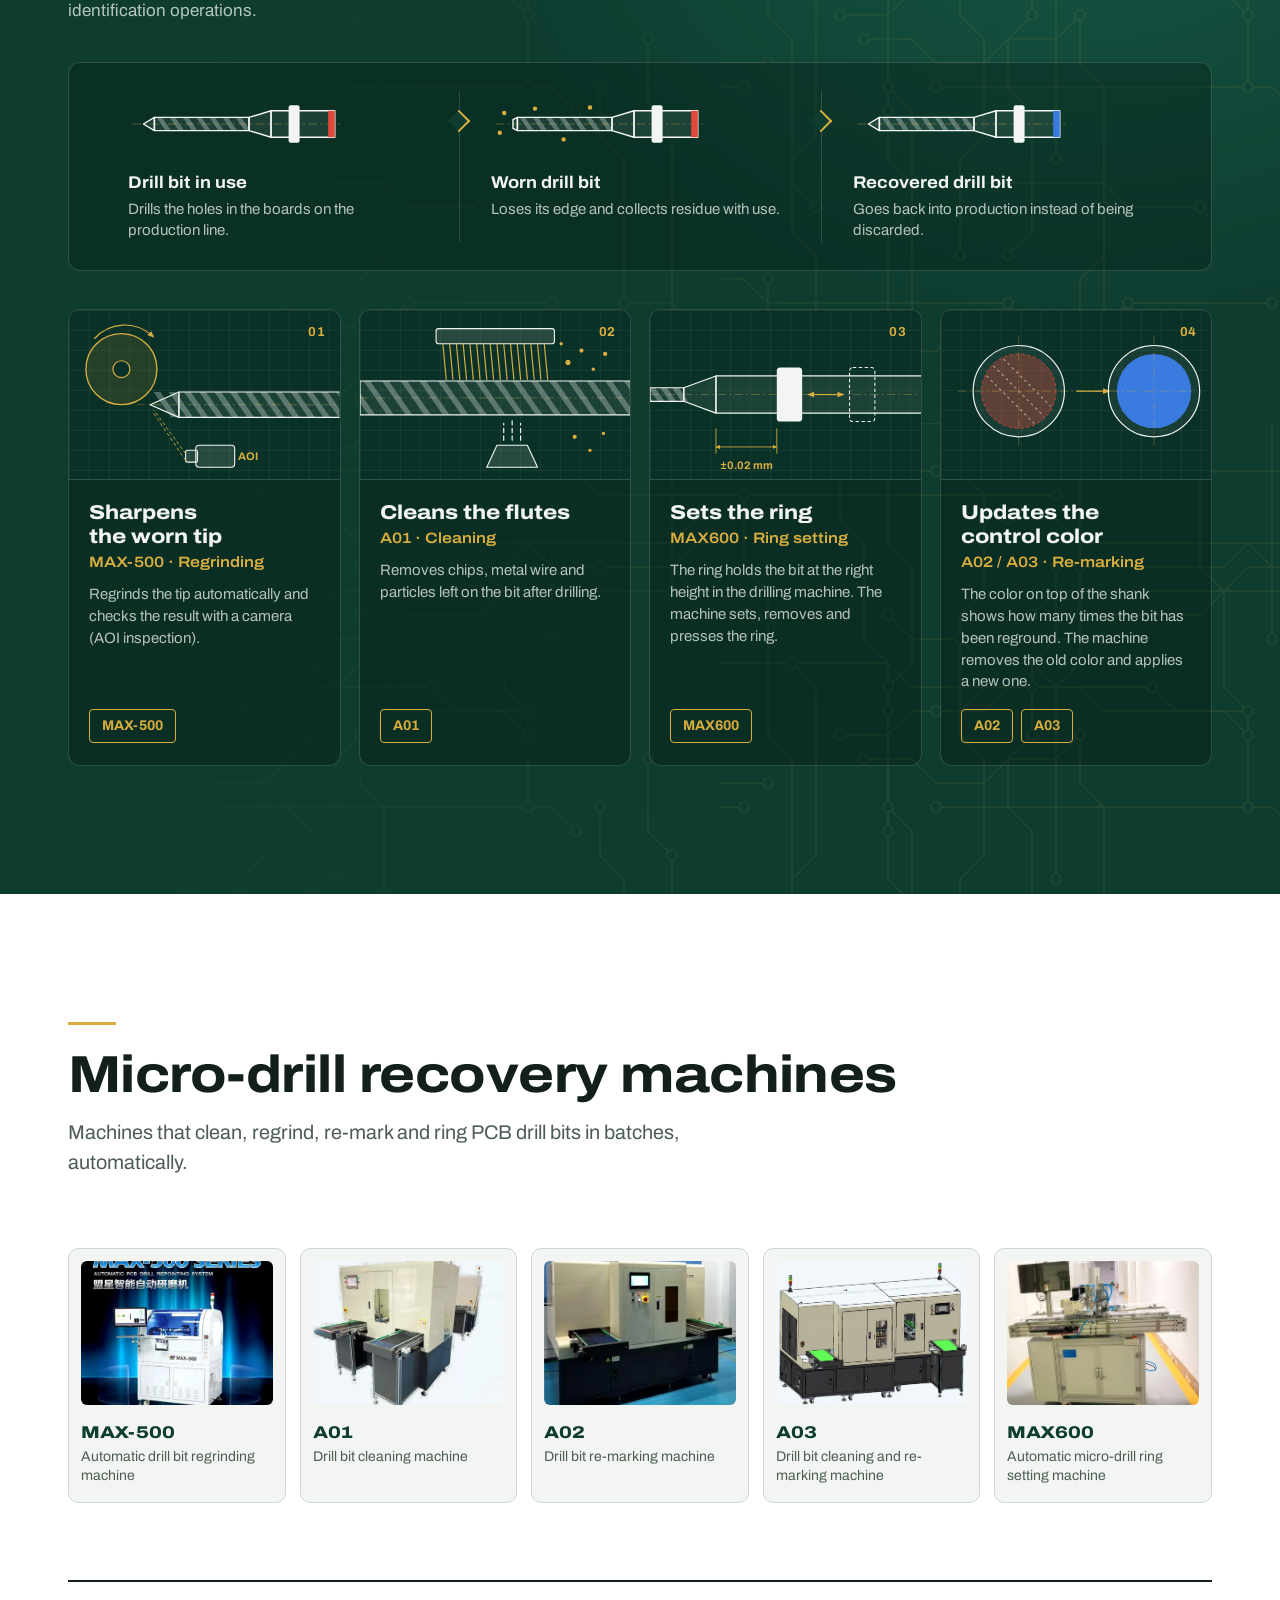
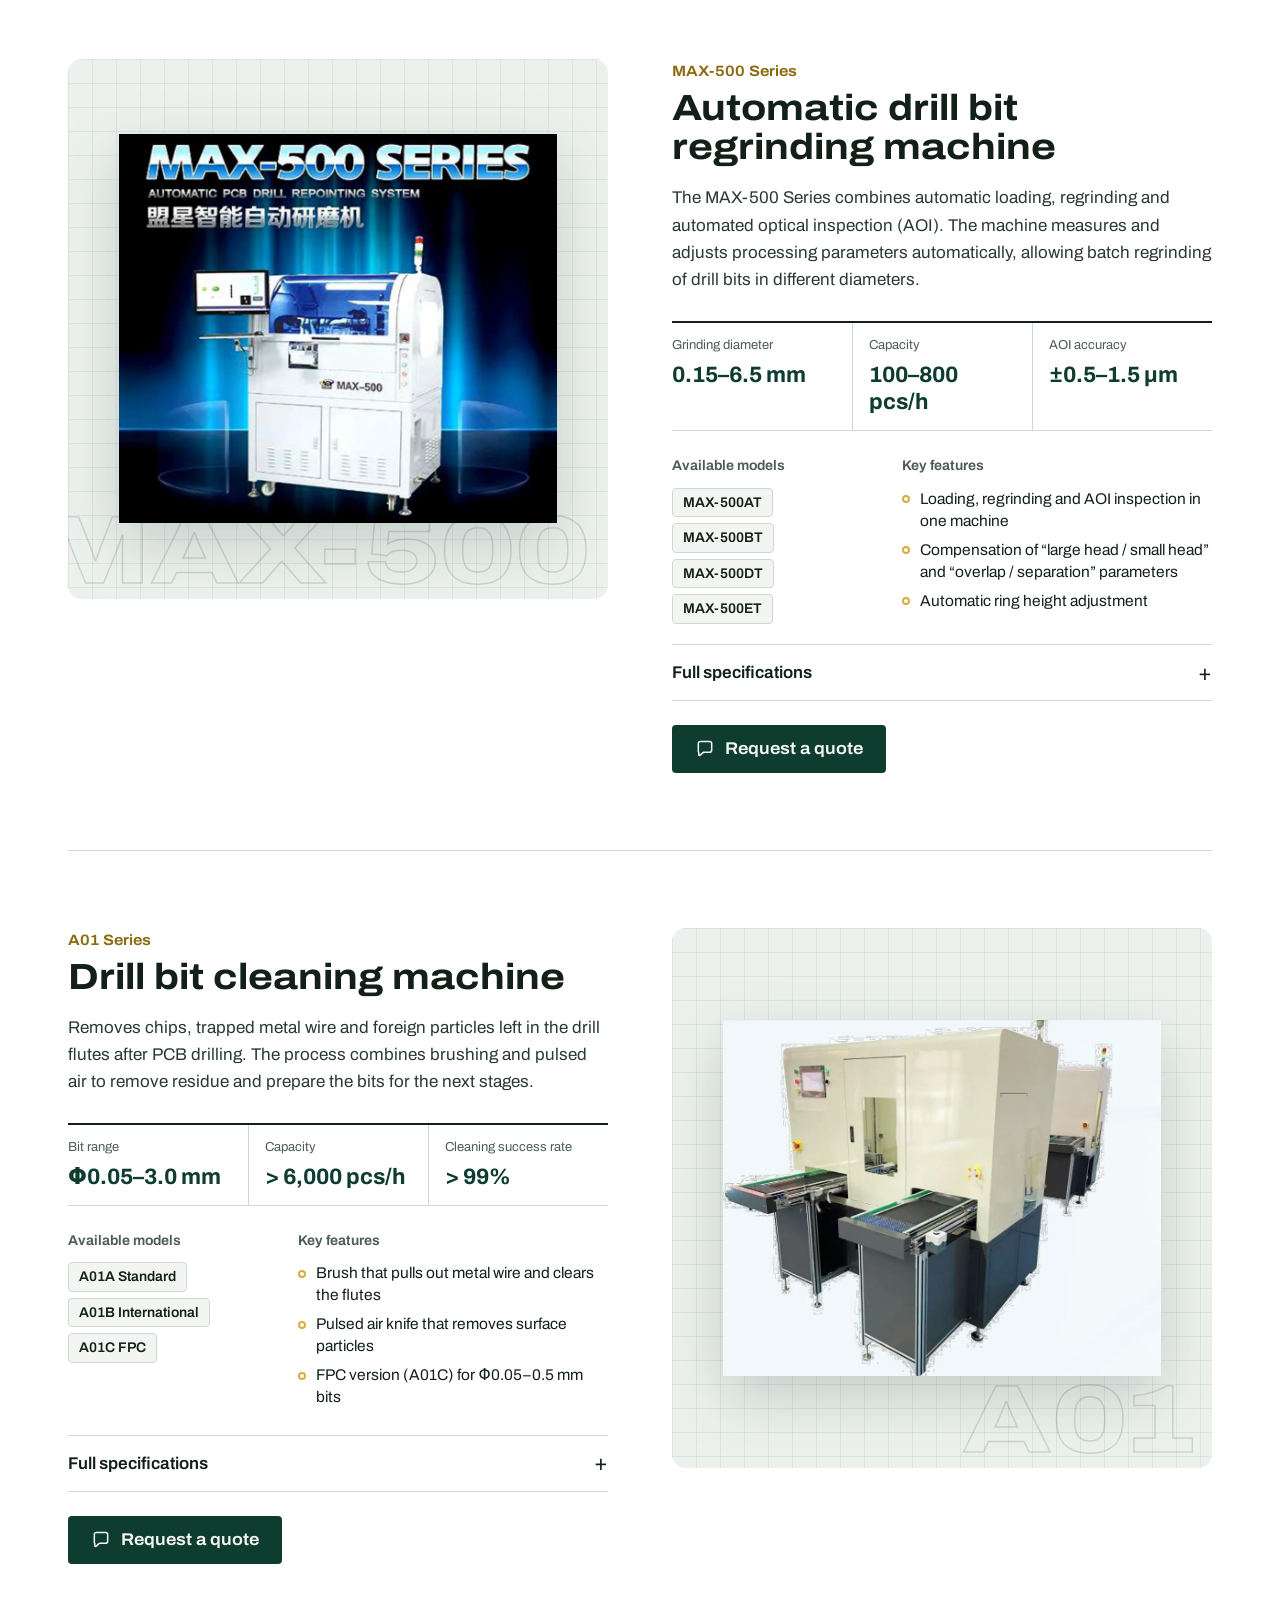
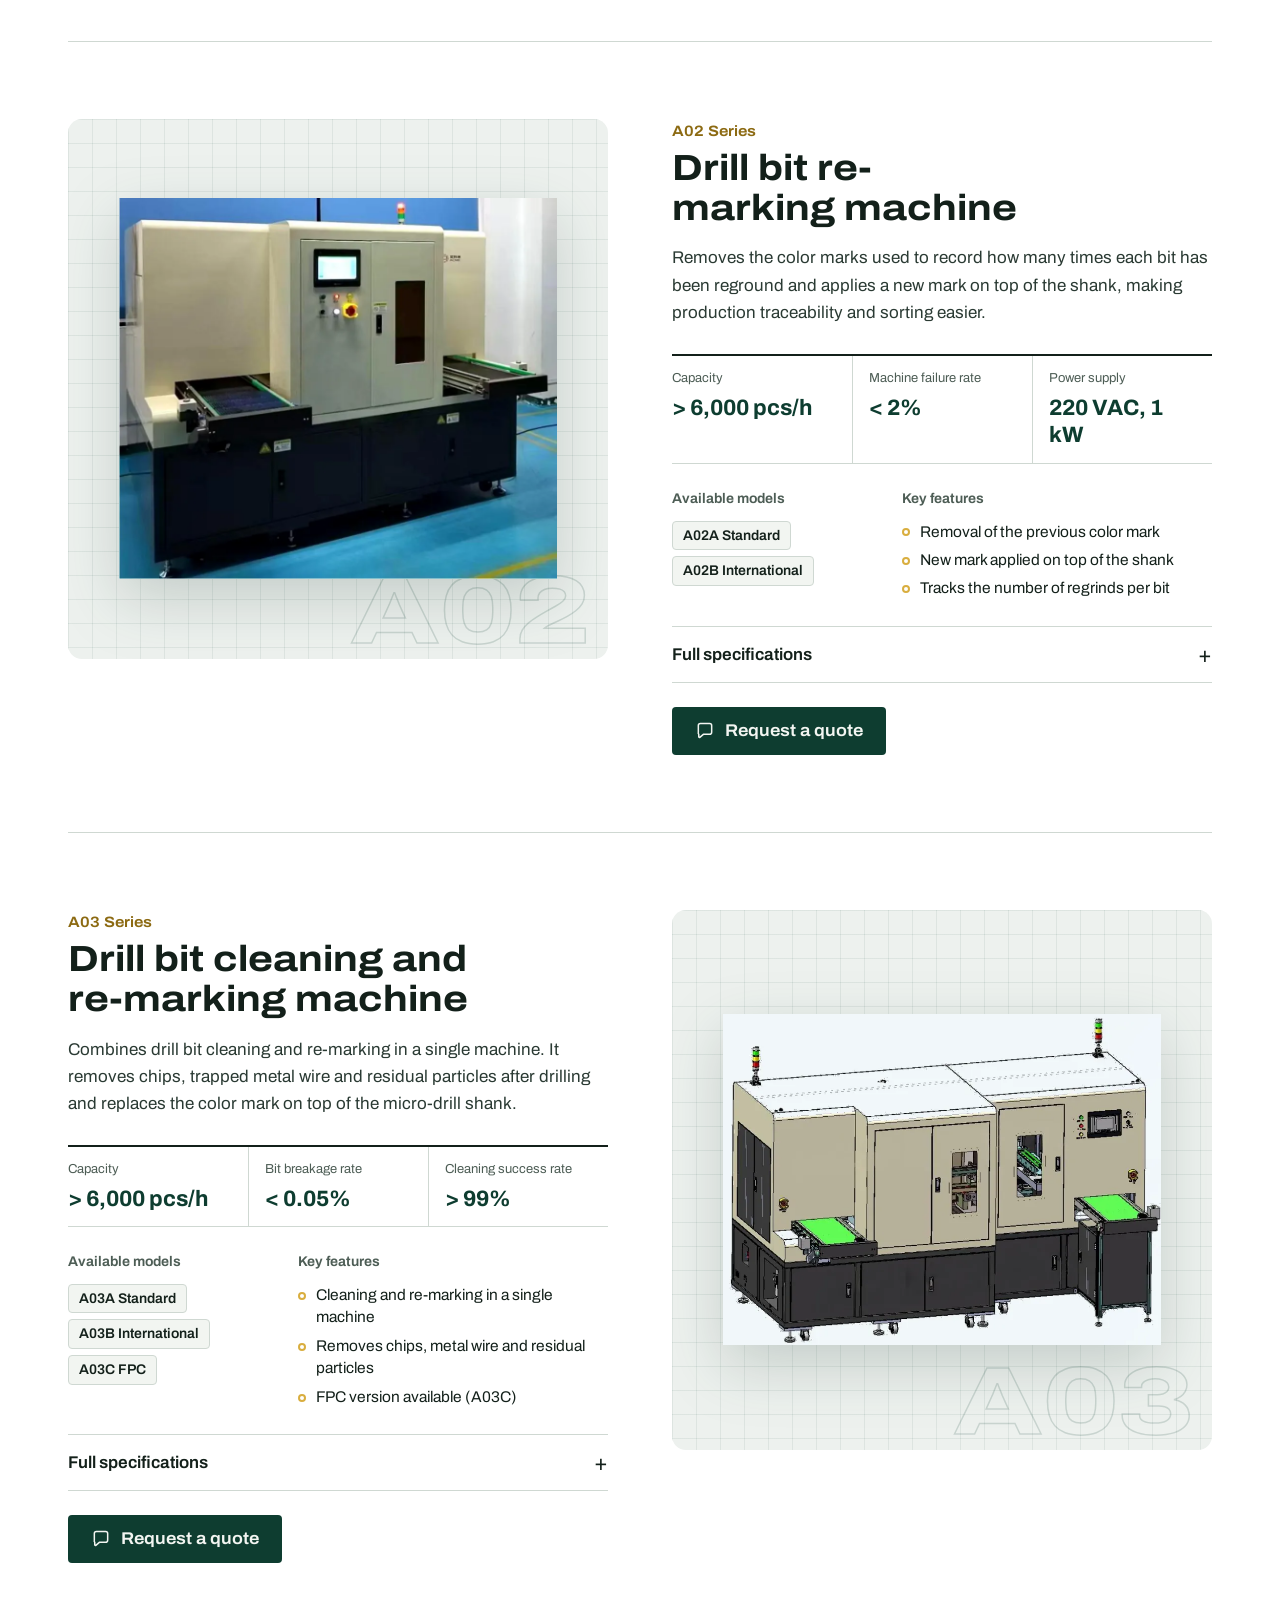
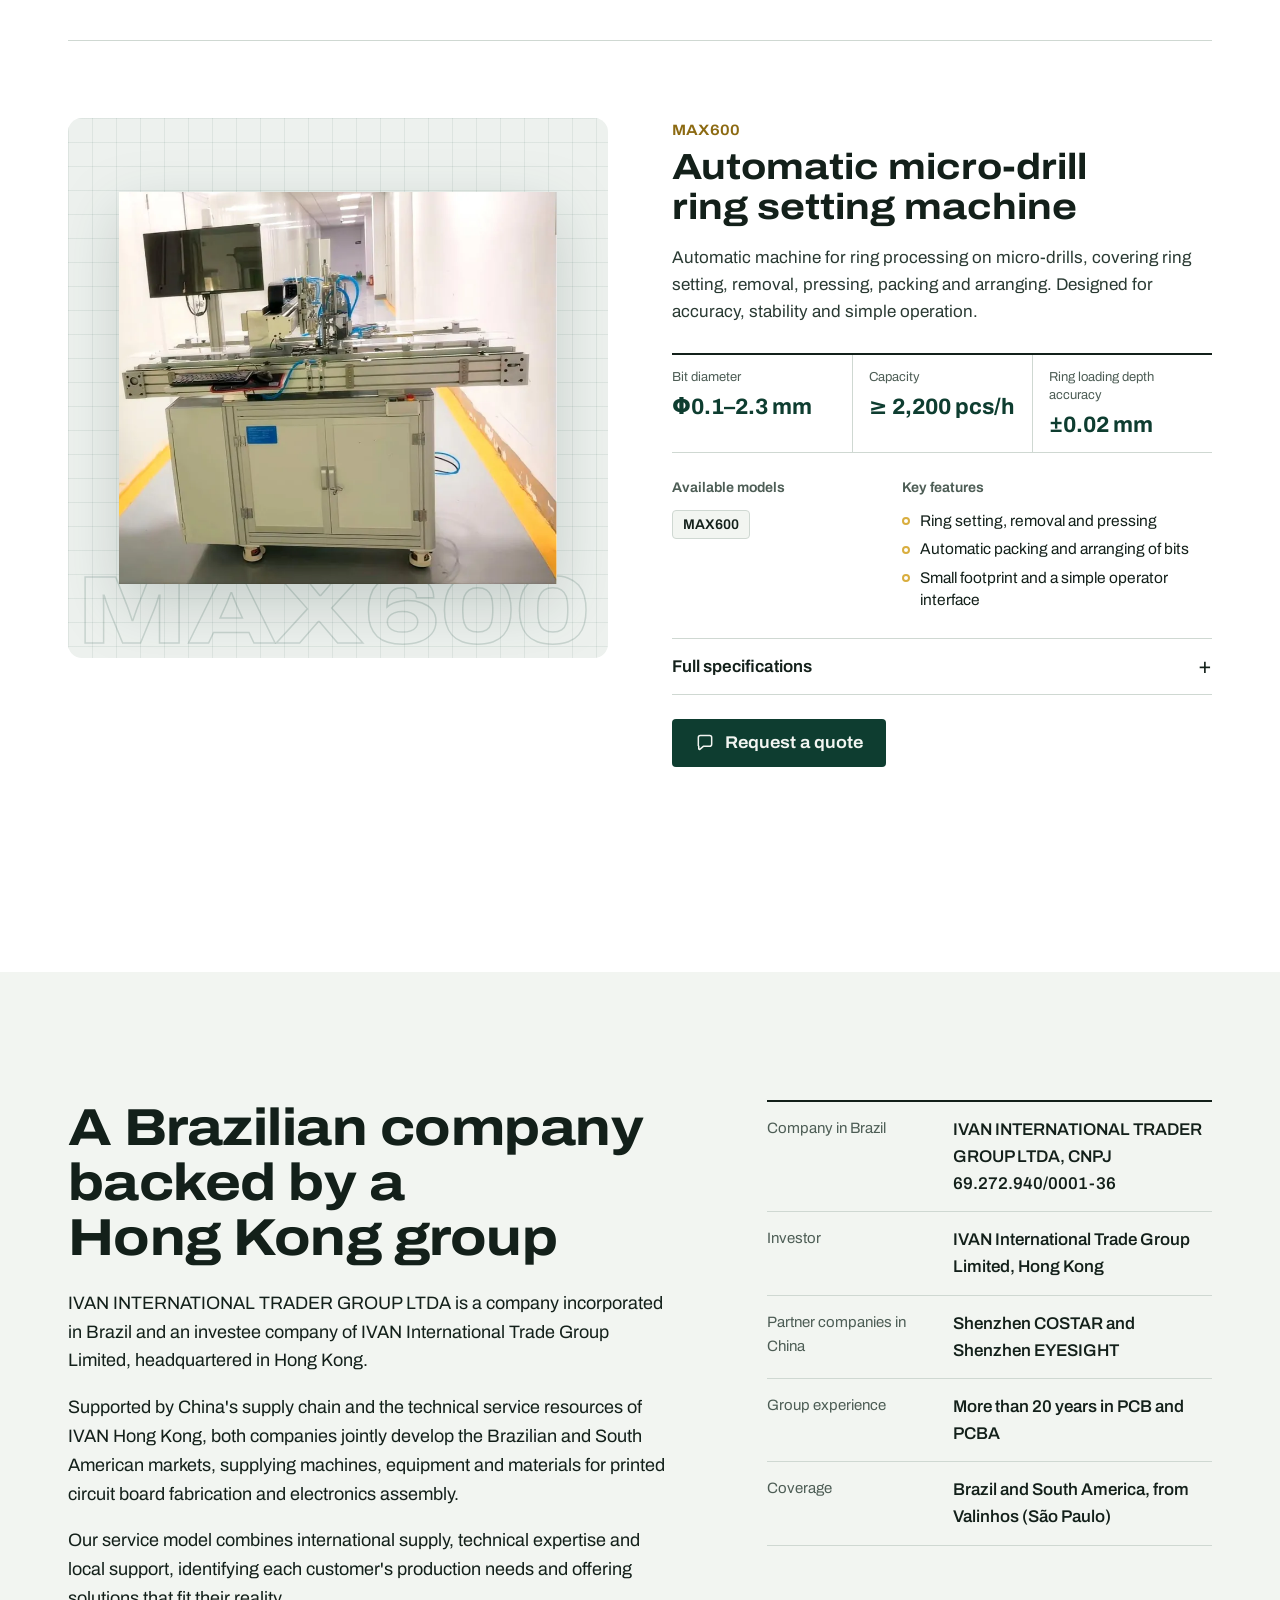
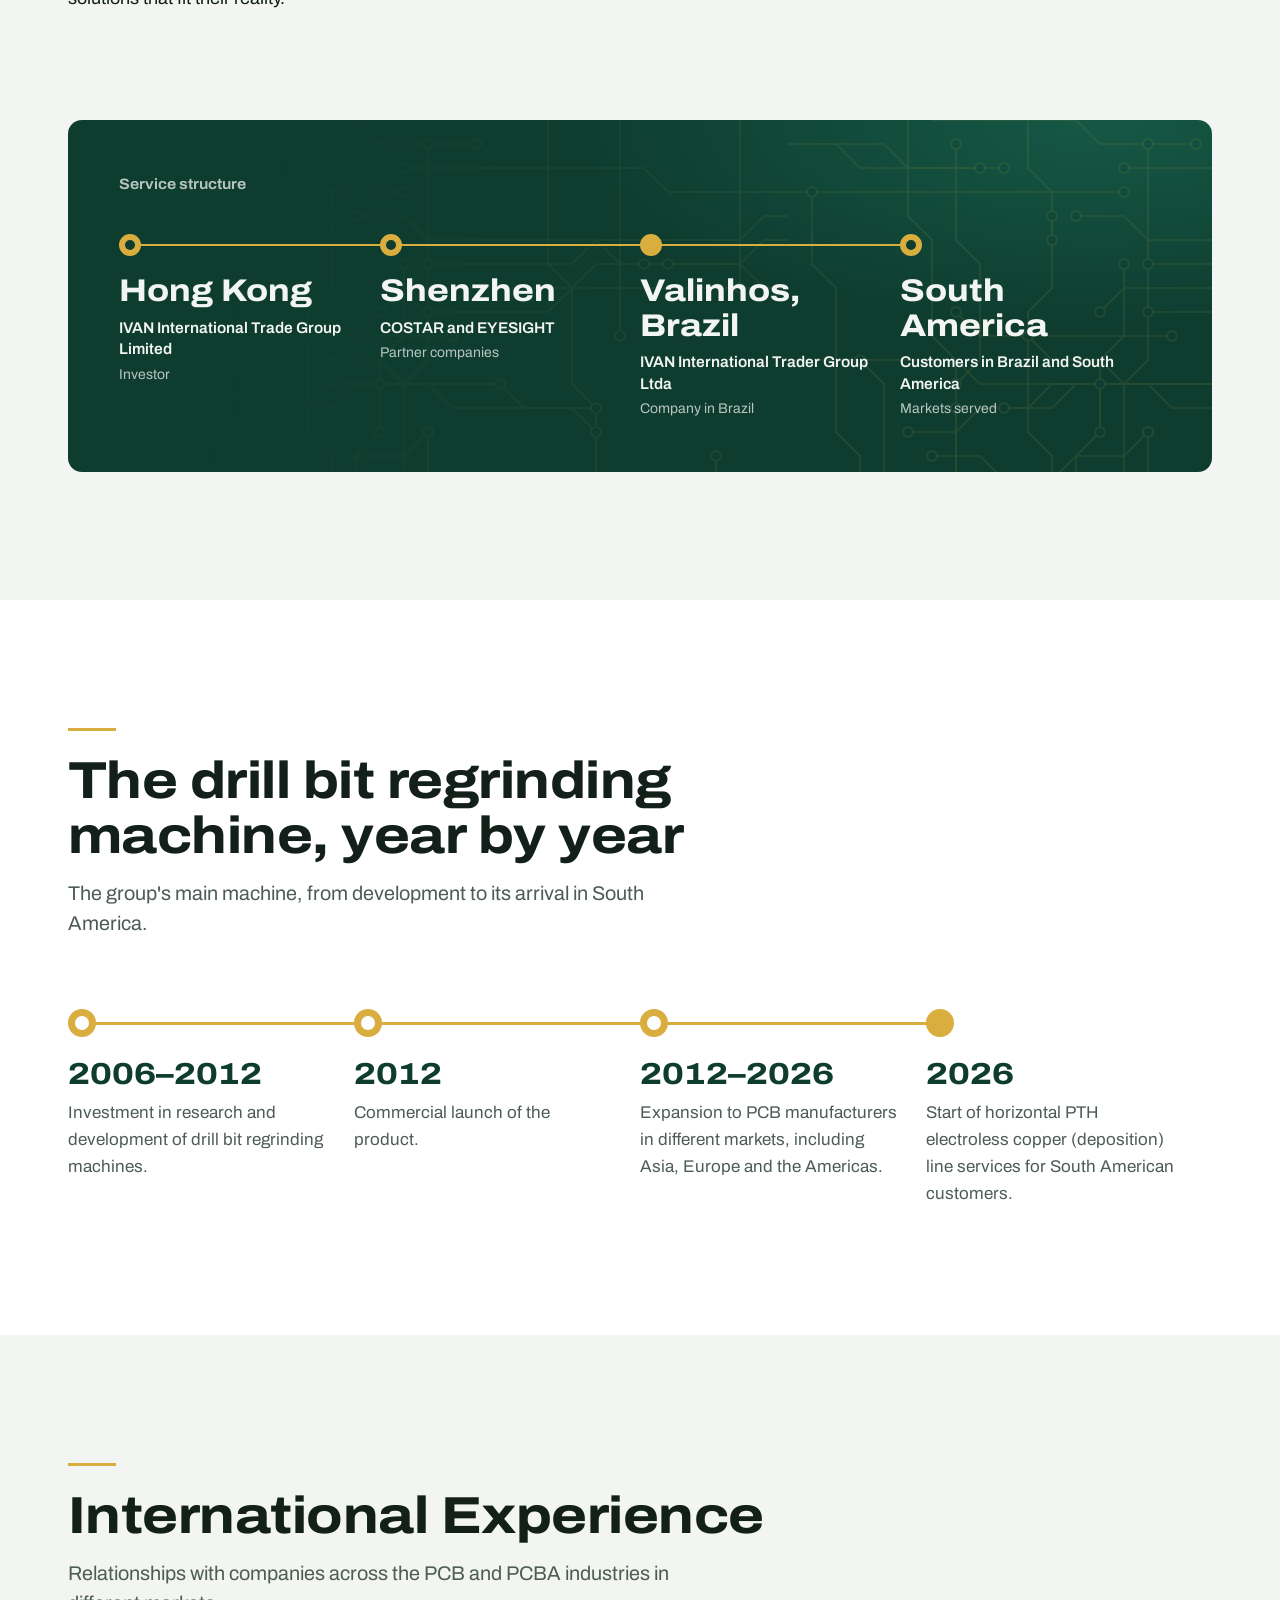
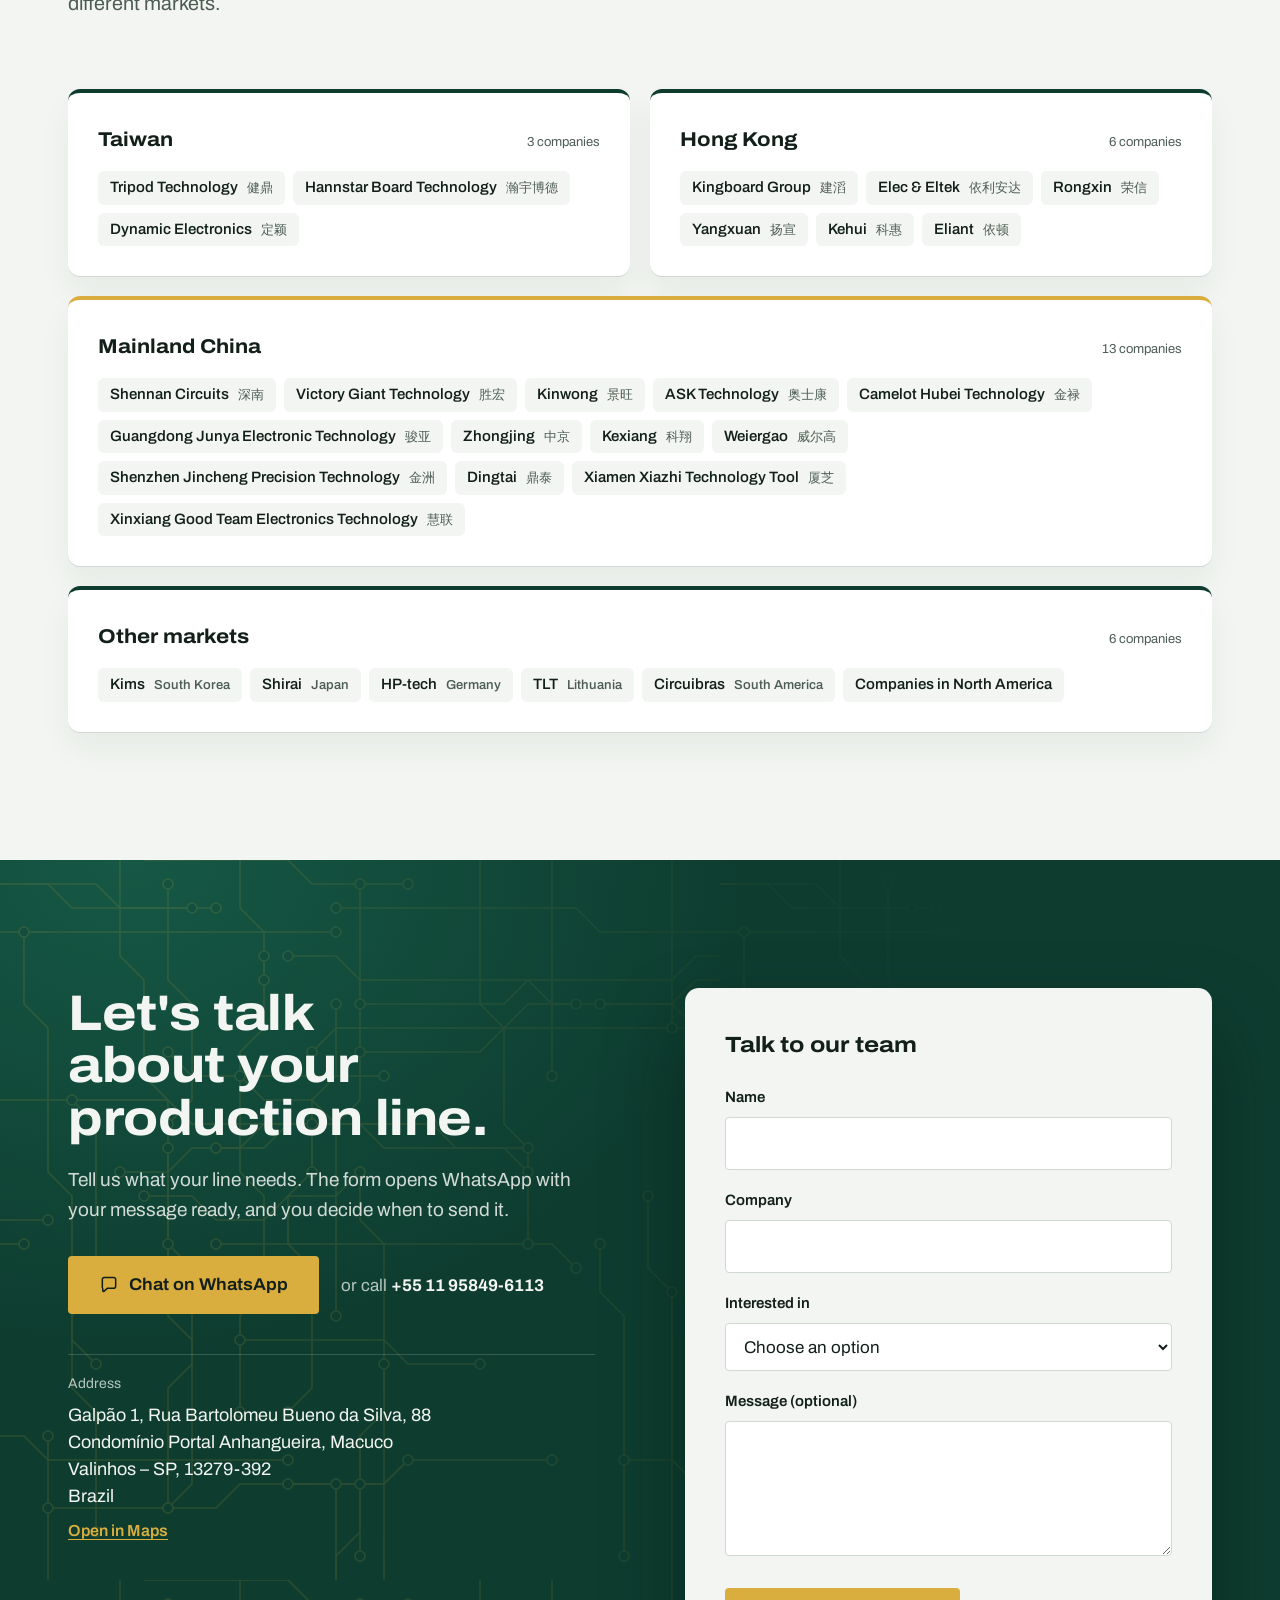
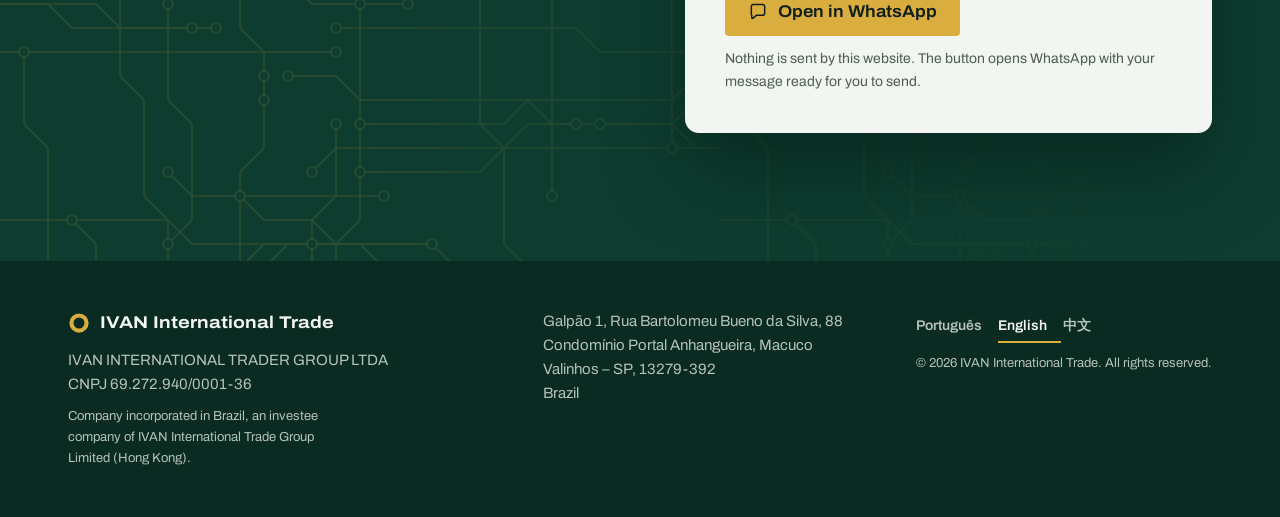
==== commit 04452930: "Add files via upload" ====
--- a/docs/en/index.html
+++ b/docs/en/index.html
@@ -4,7 +4,7 @@
 <meta charset="utf-8">
 <meta name="viewport" content="width=device-width, initial-scale=1">
 <title>IVAN International Trade | PCB and PCBA equipment in Brazil</title>
-<meta name="description" content="Brazilian company affiliated with the IVAN group, headquartered in Hong Kong. Drill bit regrinding, cleaning, re-marking and ring setting machines, plus equipment for PCB fabrication and PCBA assembly, with local technical support.">
+<meta name="description" content="Brazilian company affiliated with the IVAN group, headquartered in Hong Kong. Equipment for PCB fabrication and PCBA assembly, inspection systems, materials and micro-drill recovery machines, with local support.">
 
 <link rel="alternate" hreflang="pt-BR" href="../"><link rel="alternate" hreflang="en" href="../en/"><link rel="alternate" hreflang="zh-CN" href="../zh/">
 <meta name="theme-color" content="#0E3D30">
@@ -13,7 +13,7 @@
 <meta property="og:type" content="website">
 <meta property="og:site_name" content="IVAN International Trade">
 <meta property="og:title" content="IVAN International Trade | PCB and PCBA equipment in Brazil">
-<meta property="og:description" content="Brazilian company affiliated with the IVAN group, headquartered in Hong Kong. Drill bit regrinding, cleaning, re-marking and ring setting machines, plus equipment for PCB fabrication and PCBA assembly, with local technical support.">
+<meta property="og:description" content="Brazilian company affiliated with the IVAN group, headquartered in Hong Kong. Equipment for PCB fabrication and PCBA assembly, inspection systems, materials and micro-drill recovery machines, with local support.">
 <meta property="og:image" content="../assets/og.jpg">
 <meta property="og:image:width" content="1200">
 <meta property="og:image:height" content="630">
@@ -28,7 +28,7 @@
 <header class="site-header">
   <div class="wrap header-inner">
     <a class="brand" href="../en/" aria-label="IVAN International Trade"><svg class="via" viewBox="0 0 32 32" aria-hidden="true" focusable="false"><circle cx="16" cy="16" r="11" fill="none" stroke="currentColor" stroke-width="6"/></svg><span class="brand-name">IVAN</span><span class="brand-sub">International Trade</span></a>
-    <nav class="nav" aria-label="Menu"><ul><li><a href="#equipment">Equipment</a></li><li><a href="#segments">Segments</a></li><li><a href="#company">Company</a></li><li><a href="#customers">Experience</a></li><li><a href="#contact">Contact</a></li></ul></nav>
+    <nav class="nav" aria-label="Menu"><ul><li><a href="#segments">Portfolio</a></li><li><a href="#equipment">Equipment</a></li><li><a href="#company">Company</a></li><li><a href="#customers">Experience</a></li><li><a href="#contact">Contact</a></li></ul></nav>
     <div class="header-actions">
       <a class="btn btn-gold btn-small" href="https://wa.me/5511958496113?text=Hello%21%20I%20found%20you%20through%20your%20website%20and%20would%20like%20to%20talk%20about%20PCB/PCBA%20equipment." target="_blank" rel="noopener"><svg class="icon" viewBox="0 0 24 24" aria-hidden="true" focusable="false"><path d="M4 5.5A2.5 2.5 0 0 1 6.5 3h11A2.5 2.5 0 0 1 20 5.5v8a2.5 2.5 0 0 1-2.5 2.5H10l-4.2 3.6c-.5.4-1.3 0-1.3-.6V16A2.5 2.5 0 0 1 4 13.5z" fill="none" stroke="currentColor" stroke-width="1.8" stroke-linejoin="round"/></svg><span>WhatsApp</span></a>
       <details class="lang-menu">
@@ -42,7 +42,7 @@
     <details class="mobile-menu">
       <summary aria-label="Menu"><svg class="icon" viewBox="0 0 24 24" aria-hidden="true" focusable="false"><path d="M4 7h16M4 12h16M4 17h16" fill="none" stroke="currentColor" stroke-width="2" stroke-linecap="round"/></svg><span class="menu-text">Menu</span></summary>
       <div class="mobile-panel">
-        <ul class="mobile-nav"><li><a href="#equipment">Equipment</a></li><li><a href="#segments">Segments</a></li><li><a href="#company">Company</a></li><li><a href="#customers">Experience</a></li><li><a href="#contact">Contact</a></li></ul>
+        <ul class="mobile-nav"><li><a href="#segments">Portfolio</a></li><li><a href="#equipment">Equipment</a></li><li><a href="#company">Company</a></li><li><a href="#customers">Experience</a></li><li><a href="#contact">Contact</a></li></ul>
         <p class="mobile-lang-title">Language</p>
         <ul class="langs" aria-label="Language"><li><a class="lang-link" href="../" hreflang="pt-BR" lang="pt-BR" title="Português">Português</a></li><li><a class="lang-link" href="../en/" hreflang="en" lang="en" title="English" aria-current="true">English</a></li><li><a class="lang-link" href="../zh/" hreflang="zh-CN" lang="zh-CN" title="中文">中文</a></li></ul>
       </div>
@@ -55,62 +55,68 @@
     <div class="hero-copy">
       <ol class="route" aria-label="From China&#x27;s supply chain to Brazil"><li><span class="route-via" aria-hidden="true"></span>Hong Kong</li><li><span class="route-via" aria-hidden="true"></span>Shenzhen</li><li><span class="route-via" aria-hidden="true"></span>Valinhos (Brazil)</li></ol>
       <h1 id="hero-title">Equipment for the PCB and PCBA industry, with local technical support in Brazil.</h1>
-      <p class="lead">We are the Brazilian company affiliated with the IVAN group, headquartered in Hong Kong. We supply machines, equipment and materials for printed circuit board fabrication and electronics assembly, connecting China&#x27;s supply chain to the Brazilian and South American markets.</p>
+      <p class="lead">IVAN provides solutions and equipment for the PCB and PCBA industries, including industrial machinery, inspection systems, processing equipment and materials, as well as specialized equipment for micro-drill recovery.</p>
       <div class="ctas">
         <a class="btn btn-gold" href="https://wa.me/5511958496113?text=Hello%21%20I%20found%20you%20through%20your%20website%20and%20would%20like%20to%20talk%20about%20PCB/PCBA%20equipment." target="_blank" rel="noopener"><svg class="icon" viewBox="0 0 24 24" aria-hidden="true" focusable="false"><path d="M4 5.5A2.5 2.5 0 0 1 6.5 3h11A2.5 2.5 0 0 1 20 5.5v8a2.5 2.5 0 0 1-2.5 2.5H10l-4.2 3.6c-.5.4-1.3 0-1.3-.6V16A2.5 2.5 0 0 1 4 13.5z" fill="none" stroke="currentColor" stroke-width="1.8" stroke-linejoin="round"/></svg><span>Chat on WhatsApp</span></a>
-        <a class="btn btn-ghost" href="#equipment">See the equipment</a>
+        <a class="btn btn-ghost" href="#segments">See the portfolio</a>
       </div>
     </div>
     <figure class="hero-visual">
-      <div class="hero-photo"><img src="../assets/img/max-500.webp" width="954" height="849" alt="Photo: Automatic drill bit regrinding machine (MAX-500 Series)" fetchpriority="high"></div>
+      <div class="hero-board"><svg class="board" viewBox="0 0 360 230" aria-hidden="true" focusable="false"><rect x="4" y="4" width="352" height="222" rx="12" class="b-sub"/><rect x="14" y="14" width="332" height="202" rx="8" class="b-silk"/><path d="M40 60 H120 L140 80 H220" class="b-trace"/><path d="M40 100 H90 L110 120 H200 L220 140 H300" class="b-trace"/><path d="M60 170 H150 L170 150 H250" class="b-trace"/><path d="M240 60 V40 H320" class="b-trace"/><path d="M300 90 V160 L280 180 H200" class="b-trace"/><path d="M120 190 H300" class="b-trace"/><circle cx="40" cy="60" r="6" class="b-via"/><circle cx="220" cy="80" r="6" class="b-via"/><circle cx="40" cy="100" r="6" class="b-via"/><circle cx="300" cy="140" r="6" class="b-via"/><circle cx="60" cy="170" r="6" class="b-via"/><circle cx="250" cy="150" r="6" class="b-via"/><circle cx="320" cy="40" r="6" class="b-via"/><circle cx="300" cy="90" r="6" class="b-via"/><circle cx="200" cy="180" r="6" class="b-via"/><circle cx="120" cy="190" r="6" class="b-via"/><circle cx="300" cy="190" r="6" class="b-via"/><circle cx="30" cy="30" r="7" class="b-hole"/><circle cx="330" cy="30" r="7" class="b-hole"/><circle cx="30" cy="200" r="7" class="b-hole"/><circle cx="330" cy="200" r="7" class="b-hole"/><rect x="128" y="58" width="78" height="78" rx="4" class="c-ic"/><rect x="140" y="70" width="54" height="54" rx="2" class="c-ic-top"/><rect x="136" y="50" width="4" height="8" class="c-pin"/><rect x="136" y="136" width="4" height="8" class="c-pin"/><rect x="120" y="66" width="8" height="4" class="c-pin"/><rect x="206" y="66" width="8" height="4" class="c-pin"/><rect x="146" y="50" width="4" height="8" class="c-pin"/><rect x="146" y="136" width="4" height="8" class="c-pin"/><rect x="120" y="76" width="8" height="4" class="c-pin"/><rect x="206" y="76" width="8" height="4" class="c-pin"/><rect x="156" y="50" width="4" height="8" class="c-pin"/><rect x="156" y="136" width="4" height="8" class="c-pin"/><rect x="120" y="86" width="8" height="4" class="c-pin"/><rect x="206" y="86" width="8" height="4" class="c-pin"/><rect x="166" y="50" width="4" height="8" class="c-pin"/><rect x="166" y="136" width="4" height="8" class="c-pin"/><rect x="120" y="96" width="8" height="4" class="c-pin"/><rect x="206" y="96" width="8" height="4" class="c-pin"/><rect x="176" y="50" width="4" height="8" class="c-pin"/><rect x="176" y="136" width="4" height="8" class="c-pin"/><rect x="120" y="106" width="8" height="4" class="c-pin"/><rect x="206" y="106" width="8" height="4" class="c-pin"/><rect x="186" y="50" width="4" height="8" class="c-pin"/><rect x="186" y="136" width="4" height="8" class="c-pin"/><rect x="120" y="116" width="8" height="4" class="c-pin"/><rect x="206" y="116" width="8" height="4" class="c-pin"/><rect x="196" y="50" width="4" height="8" class="c-pin"/><rect x="196" y="136" width="4" height="8" class="c-pin"/><rect x="120" y="126" width="8" height="4" class="c-pin"/><rect x="206" y="126" width="8" height="4" class="c-pin"/><rect x="236" y="96" width="34" height="14" rx="2" class="c-res"/><rect x="236" y="120" width="34" height="14" rx="2" class="c-res"/><circle cx="80" cy="140" r="16" class="c-cap"/><circle cx="80" cy="140" r="8" class="c-cap-top"/><rect x="232" y="164" width="96" height="34" rx="3" class="c-conn"/><rect x="240" y="172" width="8" height="18" rx="1" class="c-conn-pin"/><rect x="254" y="172" width="8" height="18" rx="1" class="c-conn-pin"/><rect x="268" y="172" width="8" height="18" rx="1" class="c-conn-pin"/><rect x="282" y="172" width="8" height="18" rx="1" class="c-conn-pin"/><rect x="296" y="172" width="8" height="18" rx="1" class="c-conn-pin"/><rect x="310" y="172" width="8" height="18" rx="1" class="c-conn-pin"/><rect x="44" y="40" width="44" height="24" rx="3" class="c-ic"/></svg></div>
       <figcaption>
-        <span class="hc-label">Flagship machine</span>
-        <strong>Automatic drill bit regrinding machine</strong>
-        <span class="hc-series">MAX-500 Series</span>
-        <a href="#max-500">View details</a>
+        <span class="hc-label">What we supply</span>
+        <ul class="hc-list"><li><a href="#portfolio-pcb"><strong>PCB</strong><span>Printed circuit board fabrication</span></a></li><li><a href="#portfolio-pcba"><strong>PCBA</strong><span>Electronics assembly</span></a></li><li><a href="#recovery"><strong>Micro-drills</strong><span>Regrinding, cleaning, marking and rings</span></a></li></ul>
       </figcaption>
     </figure>
   </div>
+</section>
+<section id="segments" class="section segments" aria-labelledby="seg-title">
+  <div class="wrap">
+    <div class="section-head">
+      <h2 id="seg-title">PCB and PCBA portfolio</h2>
+      <p>Equipment for the full PCB fabrication process and for PCBA assembly lines. Ask our team about models and specifications.</p>
+    </div>
+    <article id="portfolio-pcb" class="pf-block pf-pcb" aria-labelledby="seg-pcb-title">
+      <header class="pf-head">
+        <div>
+          <p class="seg-code" aria-hidden="true">PCB</p>
+          <h3 id="seg-pcb-title">Printed circuit board fabrication <span class="sr-only">(PCB)</span></h3>
+          <p>Equipment for the full fabrication process, technical services, and primary and auxiliary production materials.</p>
+        </div>
+        <div class="pf-art"><svg class="board" viewBox="0 0 360 230" aria-hidden="true" focusable="false"><rect x="4" y="4" width="352" height="222" rx="12" class="b-sub"/><rect x="14" y="14" width="332" height="202" rx="8" class="b-silk"/><path d="M40 60 H120 L140 80 H220" class="b-trace"/><path d="M40 100 H90 L110 120 H200 L220 140 H300" class="b-trace"/><path d="M60 170 H150 L170 150 H250" class="b-trace"/><path d="M240 60 V40 H320" class="b-trace"/><path d="M300 90 V160 L280 180 H200" class="b-trace"/><path d="M120 190 H300" class="b-trace"/><circle cx="40" cy="60" r="6" class="b-via"/><circle cx="220" cy="80" r="6" class="b-via"/><circle cx="40" cy="100" r="6" class="b-via"/><circle cx="300" cy="140" r="6" class="b-via"/><circle cx="60" cy="170" r="6" class="b-via"/><circle cx="250" cy="150" r="6" class="b-via"/><circle cx="320" cy="40" r="6" class="b-via"/><circle cx="300" cy="90" r="6" class="b-via"/><circle cx="200" cy="180" r="6" class="b-via"/><circle cx="120" cy="190" r="6" class="b-via"/><circle cx="300" cy="190" r="6" class="b-via"/><circle cx="30" cy="30" r="7" class="b-hole"/><circle cx="330" cy="30" r="7" class="b-hole"/><circle cx="30" cy="200" r="7" class="b-hole"/><circle cx="330" cy="200" r="7" class="b-hole"/></svg></div>
+      </header>
+      <ul class="pf-grid"><li class="pf-item pf-item--feat"><svg class="pf-icon" viewBox="0 0 24 24" aria-hidden="true" focusable="false" fill="none" stroke="currentColor" stroke-width="1.6" stroke-linecap="round" stroke-linejoin="round"><circle cx="8" cy="8" r="5"/><circle cx="8" cy="8" r="1.5"/><path d="M12 14l9 3-9 3z"/><path d="M4 2.5l1.5 1.5"/></svg><h4>Automatic drill bit regrinding machines</h4><p>Our main product line, alongside drill bit cleaning, re-marking and ring loading machines.</p><div class="pf-thumbs"><a href="#max-500" aria-label="Automatic drill bit regrinding machine (MAX-500 Series)"><img src="../assets/img/max-500.webp" alt="" loading="lazy" width="96" height="72"></a><a href="#a01" aria-label="Drill bit cleaning machine (A01 Series)"><img src="../assets/img/a01.webp" alt="" loading="lazy" width="96" height="72"></a><a href="#a02" aria-label="Drill bit re-marking machine (A02 Series)"><img src="../assets/img/a02.webp" alt="" loading="lazy" width="96" height="72"></a><a href="#a03" aria-label="Drill bit cleaning and re-marking machine (A03 Series)"><img src="../assets/img/a03.webp" alt="" loading="lazy" width="96" height="72"></a><a href="#max600" aria-label="Automatic micro-drill ring setting machine (MAX600)"><img src="../assets/img/max600.webp" alt="" loading="lazy" width="96" height="72"></a></div><a class="pf-link" href="#equipment">See the equipment</a></li><li class="pf-item pf-item--feat"><svg class="pf-icon" viewBox="0 0 24 24" aria-hidden="true" focusable="false" fill="none" stroke="currentColor" stroke-width="1.6" stroke-linecap="round" stroke-linejoin="round"><rect x="3" y="4" width="18" height="16" rx="1"/><path d="M3 9h18M3 15h18"/><path d="M10 4v16M14 4v16"/></svg><h4>Horizontal PTH lines (electroless copper deposition)</h4><p>Supplied to South American customers since 2026.</p><a class="pf-link" href="https://wa.me/5511958496113?text=Hello%21%20I%20found%20you%20through%20your%20website%20and%20would%20like%20information%20about%3A%20Horizontal%20PTH%20lines%20%28electroless%20copper%20deposition%29." target="_blank" rel="noopener">Ask about it</a></li><li class="pf-item"><svg class="pf-icon" viewBox="0 0 24 24" aria-hidden="true" focusable="false" fill="none" stroke="currentColor" stroke-width="1.6" stroke-linecap="round" stroke-linejoin="round"><path d="M7 3v6l-4 9a2 2 0 0 0 2 3h6"/><path d="M5 3h4"/><path d="M14 13h7v8h-7z"/><path d="M14 17h7"/><circle cx="17.5" cy="7" r="3"/></svg><h4>Dry and wet process equipment</h4><a class="pf-link" href="https://wa.me/5511958496113?text=Hello%21%20I%20found%20you%20through%20your%20website%20and%20would%20like%20information%20about%3A%20Dry%20and%20wet%20process%20equipment." target="_blank" rel="noopener">Ask about it</a></li><li class="pf-item"><svg class="pf-icon" viewBox="0 0 24 24" aria-hidden="true" focusable="false" fill="none" stroke="currentColor" stroke-width="1.6" stroke-linecap="round" stroke-linejoin="round"><path d="M9 3h6v5H9z"/><path d="M10 8h4l-1 9-1 4-1-4z"/><path d="M10.5 11l3 1M10.6 14l2.6 1"/></svg><h4>PCB drilling machines</h4><a class="pf-link" href="https://wa.me/5511958496113?text=Hello%21%20I%20found%20you%20through%20your%20website%20and%20would%20like%20information%20about%3A%20PCB%20drilling%20machines." target="_blank" rel="noopener">Ask about it</a></li><li class="pf-item"><svg class="pf-icon" viewBox="0 0 24 24" aria-hidden="true" focusable="false" fill="none" stroke="currentColor" stroke-width="1.6" stroke-linecap="round" stroke-linejoin="round"><path d="M4 15h16v5H4z"/><path d="M7 15V4h10v11"/><path d="M9 8h6M9 11h4"/></svg><h4>Circuit and solder mask printing equipment</h4><a class="pf-link" href="https://wa.me/5511958496113?text=Hello%21%20I%20found%20you%20through%20your%20website%20and%20would%20like%20information%20about%3A%20Circuit%20and%20solder%20mask%20printing%20equipment." target="_blank" rel="noopener">Ask about it</a></li><li class="pf-item"><svg class="pf-icon" viewBox="0 0 24 24" aria-hidden="true" focusable="false" fill="none" stroke="currentColor" stroke-width="1.6" stroke-linecap="round" stroke-linejoin="round"><rect x="2" y="7" width="20" height="10" rx="1"/><path d="M6 12h12"/><path d="M7 4c1 1 1 2 0 3M12 4c1 1 1 2 0 3M17 4c1 1 1 2 0 3"/></svg><h4>Tunnel ovens</h4><a class="pf-link" href="https://wa.me/5511958496113?text=Hello%21%20I%20found%20you%20through%20your%20website%20and%20would%20like%20information%20about%3A%20Tunnel%20ovens." target="_blank" rel="noopener">Ask about it</a></li><li class="pf-item"><svg class="pf-icon" viewBox="0 0 24 24" aria-hidden="true" focusable="false" fill="none" stroke="currentColor" stroke-width="1.6" stroke-linecap="round" stroke-linejoin="round"><rect x="7" y="2" width="10" height="7" rx="1"/><path d="M12 9v2"/><path d="M8 21l4-10 4 10"/><path d="M3 21h18"/></svg><h4>AOI automated optical inspection equipment</h4><a class="pf-link" href="https://wa.me/5511958496113?text=Hello%21%20I%20found%20you%20through%20your%20website%20and%20would%20like%20information%20about%3A%20AOI%20automated%20optical%20inspection%20equipment." target="_blank" rel="noopener">Ask about it</a></li><li class="pf-item"><svg class="pf-icon" viewBox="0 0 24 24" aria-hidden="true" focusable="false" fill="none" stroke="currentColor" stroke-width="1.6" stroke-linecap="round" stroke-linejoin="round"><path d="M2 12s4-6 10-6 10 6 10 6-4 6-10 6S2 12 2 12z"/><circle cx="12" cy="12" r="3"/></svg><h4>Visual inspection systems</h4><a class="pf-link" href="https://wa.me/5511958496113?text=Hello%21%20I%20found%20you%20through%20your%20website%20and%20would%20like%20information%20about%3A%20Visual%20inspection%20systems." target="_blank" rel="noopener">Ask about it</a></li><li class="pf-item"><svg class="pf-icon" viewBox="0 0 24 24" aria-hidden="true" focusable="false" fill="none" stroke="currentColor" stroke-width="1.6" stroke-linecap="round" stroke-linejoin="round"><path d="M9 3h6"/><path d="M10 3v6l-5 10a1.5 1.5 0 0 0 1.4 2h11.2a1.5 1.5 0 0 0 1.4-2L14 9V3"/><path d="M7 15h10"/></svg><h4>Laboratory instruments</h4><a class="pf-link" href="https://wa.me/5511958496113?text=Hello%21%20I%20found%20you%20through%20your%20website%20and%20would%20like%20information%20about%3A%20Laboratory%20instruments." target="_blank" rel="noopener">Ask about it</a></li><li class="pf-item"><svg class="pf-icon" viewBox="0 0 24 24" aria-hidden="true" focusable="false" fill="none" stroke="currentColor" stroke-width="1.6" stroke-linecap="round" stroke-linejoin="round"><path d="M4 20V10h4v10M16 20V10h4v10"/><path d="M8 14h8"/><path d="M6 10V5M18 10V5"/><path d="M2 20h20"/></svg><h4>Tooling fixtures</h4><a class="pf-link" href="https://wa.me/5511958496113?text=Hello%21%20I%20found%20you%20through%20your%20website%20and%20would%20like%20information%20about%3A%20Tooling%20fixtures." target="_blank" rel="noopener">Ask about it</a></li><li class="pf-item"><svg class="pf-icon" viewBox="0 0 24 24" aria-hidden="true" focusable="false" fill="none" stroke="currentColor" stroke-width="1.6" stroke-linecap="round" stroke-linejoin="round"><path d="M12 2l9 5-9 5-9-5z"/><path d="M3 12l9 5 9-5"/><path d="M3 17l9 5 9-5"/></svg><h4>Primary and auxiliary materials</h4><a class="pf-link" href="https://wa.me/5511958496113?text=Hello%21%20I%20found%20you%20through%20your%20website%20and%20would%20like%20information%20about%3A%20Primary%20and%20auxiliary%20materials." target="_blank" rel="noopener">Ask about it</a></li></ul>
+    </article>
+    <article id="portfolio-pcba" class="pf-block pf-pcba" aria-labelledby="seg-pcba-title">
+      <header class="pf-head">
+        <div>
+          <p class="seg-code" aria-hidden="true">PCBA</p>
+          <h3 id="seg-pcba-title">Electronics assembly <span class="sr-only">(PCBA)</span></h3>
+          <p>Supporting auxiliary equipment for PCBA production lines.</p>
+        </div>
+        <div class="pf-art"><svg class="board" viewBox="0 0 360 230" aria-hidden="true" focusable="false"><rect x="4" y="4" width="352" height="222" rx="12" class="b-sub"/><rect x="14" y="14" width="332" height="202" rx="8" class="b-silk"/><path d="M40 60 H120 L140 80 H220" class="b-trace"/><path d="M40 100 H90 L110 120 H200 L220 140 H300" class="b-trace"/><path d="M60 170 H150 L170 150 H250" class="b-trace"/><path d="M240 60 V40 H320" class="b-trace"/><path d="M300 90 V160 L280 180 H200" class="b-trace"/><path d="M120 190 H300" class="b-trace"/><circle cx="40" cy="60" r="6" class="b-via"/><circle cx="220" cy="80" r="6" class="b-via"/><circle cx="40" cy="100" r="6" class="b-via"/><circle cx="300" cy="140" r="6" class="b-via"/><circle cx="60" cy="170" r="6" class="b-via"/><circle cx="250" cy="150" r="6" class="b-via"/><circle cx="320" cy="40" r="6" class="b-via"/><circle cx="300" cy="90" r="6" class="b-via"/><circle cx="200" cy="180" r="6" class="b-via"/><circle cx="120" cy="190" r="6" class="b-via"/><circle cx="300" cy="190" r="6" class="b-via"/><circle cx="30" cy="30" r="7" class="b-hole"/><circle cx="330" cy="30" r="7" class="b-hole"/><circle cx="30" cy="200" r="7" class="b-hole"/><circle cx="330" cy="200" r="7" class="b-hole"/><rect x="128" y="58" width="78" height="78" rx="4" class="c-ic"/><rect x="140" y="70" width="54" height="54" rx="2" class="c-ic-top"/><rect x="136" y="50" width="4" height="8" class="c-pin"/><rect x="136" y="136" width="4" height="8" class="c-pin"/><rect x="120" y="66" width="8" height="4" class="c-pin"/><rect x="206" y="66" width="8" height="4" class="c-pin"/><rect x="146" y="50" width="4" height="8" class="c-pin"/><rect x="146" y="136" width="4" height="8" class="c-pin"/><rect x="120" y="76" width="8" height="4" class="c-pin"/><rect x="206" y="76" width="8" height="4" class="c-pin"/><rect x="156" y="50" width="4" height="8" class="c-pin"/><rect x="156" y="136" width="4" height="8" class="c-pin"/><rect x="120" y="86" width="8" height="4" class="c-pin"/><rect x="206" y="86" width="8" height="4" class="c-pin"/><rect x="166" y="50" width="4" height="8" class="c-pin"/><rect x="166" y="136" width="4" height="8" class="c-pin"/><rect x="120" y="96" width="8" height="4" class="c-pin"/><rect x="206" y="96" width="8" height="4" class="c-pin"/><rect x="176" y="50" width="4" height="8" class="c-pin"/><rect x="176" y="136" width="4" height="8" class="c-pin"/><rect x="120" y="106" width="8" height="4" class="c-pin"/><rect x="206" y="106" width="8" height="4" class="c-pin"/><rect x="186" y="50" width="4" height="8" class="c-pin"/><rect x="186" y="136" width="4" height="8" class="c-pin"/><rect x="120" y="116" width="8" height="4" class="c-pin"/><rect x="206" y="116" width="8" height="4" class="c-pin"/><rect x="196" y="50" width="4" height="8" class="c-pin"/><rect x="196" y="136" width="4" height="8" class="c-pin"/><rect x="120" y="126" width="8" height="4" class="c-pin"/><rect x="206" y="126" width="8" height="4" class="c-pin"/><rect x="236" y="96" width="34" height="14" rx="2" class="c-res"/><rect x="236" y="120" width="34" height="14" rx="2" class="c-res"/><circle cx="80" cy="140" r="16" class="c-cap"/><circle cx="80" cy="140" r="8" class="c-cap-top"/><rect x="232" y="164" width="96" height="34" rx="3" class="c-conn"/><rect x="240" y="172" width="8" height="18" rx="1" class="c-conn-pin"/><rect x="254" y="172" width="8" height="18" rx="1" class="c-conn-pin"/><rect x="268" y="172" width="8" height="18" rx="1" class="c-conn-pin"/><rect x="282" y="172" width="8" height="18" rx="1" class="c-conn-pin"/><rect x="296" y="172" width="8" height="18" rx="1" class="c-conn-pin"/><rect x="310" y="172" width="8" height="18" rx="1" class="c-conn-pin"/><rect x="44" y="40" width="44" height="24" rx="3" class="c-ic"/></svg></div>
+      </header>
+      <ul class="pf-grid"><li class="pf-item"><svg class="pf-icon" viewBox="0 0 24 24" aria-hidden="true" focusable="false" fill="none" stroke="currentColor" stroke-width="1.6" stroke-linecap="round" stroke-linejoin="round"><rect x="2" y="13" width="20" height="4" rx="1"/><circle cx="6" cy="19.5" r="1.5"/><circle cx="18" cy="19.5" r="1.5"/><rect x="6" y="6" width="5" height="7"/><rect x="13" y="8" width="5" height="5"/></svg><h4>Auxiliary equipment for PCBA lines</h4><a class="pf-link" href="https://wa.me/5511958496113?text=Hello%21%20I%20found%20you%20through%20your%20website%20and%20would%20like%20information%20about%3A%20Auxiliary%20equipment%20for%20PCBA%20lines." target="_blank" rel="noopener">Ask about it</a></li><li class="pf-item"><svg class="pf-icon" viewBox="0 0 24 24" aria-hidden="true" focusable="false" fill="none" stroke="currentColor" stroke-width="1.6" stroke-linecap="round" stroke-linejoin="round"><rect x="7" y="2" width="10" height="7" rx="1"/><path d="M12 9v2"/><path d="M8 21l4-10 4 10"/><path d="M3 21h18"/></svg><h4>Inspection equipment</h4><a class="pf-link" href="https://wa.me/5511958496113?text=Hello%21%20I%20found%20you%20through%20your%20website%20and%20would%20like%20information%20about%3A%20Inspection%20equipment." target="_blank" rel="noopener">Ask about it</a></li><li class="pf-item"><svg class="pf-icon" viewBox="0 0 24 24" aria-hidden="true" focusable="false" fill="none" stroke="currentColor" stroke-width="1.6" stroke-linecap="round" stroke-linejoin="round"><path d="M4 20V10h4v10M16 20V10h4v10"/><path d="M8 14h8"/><path d="M6 10V5M18 10V5"/><path d="M2 20h20"/></svg><h4>Tooling fixtures</h4><a class="pf-link" href="https://wa.me/5511958496113?text=Hello%21%20I%20found%20you%20through%20your%20website%20and%20would%20like%20information%20about%3A%20Tooling%20fixtures." target="_blank" rel="noopener">Ask about it</a></li><li class="pf-item"><svg class="pf-icon" viewBox="0 0 24 24" aria-hidden="true" focusable="false" fill="none" stroke="currentColor" stroke-width="1.6" stroke-linecap="round" stroke-linejoin="round"><path d="M12 2l8 3v6c0 5-3.5 9-8 11-4.5-2-8-6-8-11V5z"/><path d="M8.5 12l2.5 2.5 4.5-5"/></svg><h4>Industrial protective supplies</h4><a class="pf-link" href="https://wa.me/5511958496113?text=Hello%21%20I%20found%20you%20through%20your%20website%20and%20would%20like%20information%20about%3A%20Industrial%20protective%20supplies." target="_blank" rel="noopener">Ask about it</a></li></ul>
+    </article>
+  </div>
+</section>
+<section id="recovery" class="section recovery" aria-labelledby="ops-title">
   <div class="wrap">
     <div class="ops">
       <div class="ops-head">
+        <p class="ops-kicker">Main product line</p>
         <h2 id="ops-title">Solutions for PCB micro-drill recovery</h2>
         <p>Specialized technology for different micro-drill recovery, cleaning and identification operations.</p>
       </div>
-      <ul class="ops-grid" aria-labelledby="ops-title"><li class="op-card"><div class="op-visual"><svg class="op-art" viewBox="0 0 320 200" aria-hidden="true" focusable="false"><defs><marker id="ar0" viewBox="0 0 10 10" refX="5" refY="5" markerWidth="6" markerHeight="6" orient="auto-start-reverse"><path d="M0 1 L10 5 L0 9 z" fill="currentColor"/></marker></defs><defs><clipPath id="fc0"><rect x="0" y="0" width="320" height="200"/></clipPath></defs><g clip-path="url(#fc0)"><line class="ax" x1="80" y1="112" x2="320" y2="112"/><rect class="m" x="130" y="97.0" width="200" height="30"/><polygon class="fl" points="100,97.0 108,97.0 129.0,127.0 121.0,127.0"/><polygon class="fl" points="118,97.0 126,97.0 147.0,127.0 139.0,127.0"/><polygon class="fl" points="136,97.0 144,97.0 165.0,127.0 157.0,127.0"/><polygon class="fl" points="154,97.0 162,97.0 183.0,127.0 175.0,127.0"/><polygon class="fl" points="172,97.0 180,97.0 201.0,127.0 193.0,127.0"/><polygon class="fl" points="190,97.0 198,97.0 219.0,127.0 211.0,127.0"/><polygon class="fl" points="208,97.0 216,97.0 237.0,127.0 229.0,127.0"/><polygon class="fl" points="226,97.0 234,97.0 255.0,127.0 247.0,127.0"/><polygon class="fl" points="244,97.0 252,97.0 273.0,127.0 265.0,127.0"/><polygon class="fl" points="262,97.0 270,97.0 291.0,127.0 283.0,127.0"/><polygon class="fl" points="280,97.0 288,97.0 309.0,127.0 301.0,127.0"/><polygon class="fl" points="298,97.0 306,97.0 327.0,127.0 319.0,127.0"/><polygon class="fl" points="316,97.0 324,97.0 345.0,127.0 337.0,127.0"/><polygon class="m" points="96,112 130,97 130,127"/><circle class="wheel" cx="62" cy="70" r="42"/><circle class="wheel-hub" cx="62" cy="70" r="10"/><path class="motion" d="M30 34 A48 48 0 0 1 98 30" marker-end="url(#ar0)"/><rect class="cam" x="150" y="160" width="46" height="26" rx="4"/><rect class="cam" x="138" y="166" width="14" height="14" rx="2"/><path class="view" d="M138 170 L100 118 M138 178 L100 122"/><text class="lbl" x="200" y="178">AOI</text></g></svg><span class="op-num" aria-hidden="true">01</span></div><div class="op-body"><h3 class="op-title"><span class="op-machine">MAX-500</span> <span class="op-name">Regrinding</span></h3><p class="op-desc">Automatic tip regrinding with AOI inspection.</p><p class="op-links"><a href="#max-500">MAX-500</a></p></div></li><li class="op-card"><div class="op-visual"><svg class="op-art" viewBox="0 0 320 200" aria-hidden="true" focusable="false"><defs><marker id="ar1" viewBox="0 0 10 10" refX="5" refY="5" markerWidth="6" markerHeight="6" orient="auto-start-reverse"><path d="M0 1 L10 5 L0 9 z" fill="currentColor"/></marker></defs><defs><clipPath id="fc1"><rect x="0" y="0" width="320" height="200"/></clipPath></defs><line class="ax" x1="0" y1="104" x2="320" y2="104"/><rect class="m" x="0" y="84.0" width="320" height="40"/><polygon class="fl" points="-40,84.0 -32,84.0 -4.0,124.0 -12.0,124.0"/><polygon class="fl" points="-18,84.0 -10,84.0 18.0,124.0 10.0,124.0"/><polygon class="fl" points="4,84.0 12,84.0 40.0,124.0 32.0,124.0"/><polygon class="fl" points="26,84.0 34,84.0 62.0,124.0 54.0,124.0"/><polygon class="fl" points="48,84.0 56,84.0 84.0,124.0 76.0,124.0"/><polygon class="fl" points="70,84.0 78,84.0 106.0,124.0 98.0,124.0"/><polygon class="fl" points="92,84.0 100,84.0 128.0,124.0 120.0,124.0"/><polygon class="fl" points="114,84.0 122,84.0 150.0,124.0 142.0,124.0"/><polygon class="fl" points="136,84.0 144,84.0 172.0,124.0 164.0,124.0"/><polygon class="fl" points="158,84.0 166,84.0 194.0,124.0 186.0,124.0"/><polygon class="fl" points="180,84.0 188,84.0 216.0,124.0 208.0,124.0"/><polygon class="fl" points="202,84.0 210,84.0 238.0,124.0 230.0,124.0"/><polygon class="fl" points="224,84.0 232,84.0 260.0,124.0 252.0,124.0"/><polygon class="fl" points="246,84.0 254,84.0 282.0,124.0 274.0,124.0"/><polygon class="fl" points="268,84.0 276,84.0 304.0,124.0 296.0,124.0"/><polygon class="fl" points="290,84.0 298,84.0 326.0,124.0 318.0,124.0"/><polygon class="fl" points="312,84.0 320,84.0 348.0,124.0 340.0,124.0"/><rect class="tool" x="90" y="22" width="140" height="18" rx="3"/><line class="bristle" x1="98" y1="40" x2="102" y2="82"/><line class="bristle" x1="106" y1="40" x2="110" y2="82"/><line class="bristle" x1="114" y1="40" x2="118" y2="82"/><line class="bristle" x1="122" y1="40" x2="126" y2="82"/><line class="bristle" x1="130" y1="40" x2="134" y2="82"/><line class="bristle" x1="138" y1="40" x2="142" y2="82"/><line class="bristle" x1="146" y1="40" x2="150" y2="82"/><line class="bristle" x1="154" y1="40" x2="158" y2="82"/><line class="bristle" x1="162" y1="40" x2="166" y2="82"/><line class="bristle" x1="170" y1="40" x2="174" y2="82"/><line class="bristle" x1="178" y1="40" x2="182" y2="82"/><line class="bristle" x1="186" y1="40" x2="190" y2="82"/><line class="bristle" x1="194" y1="40" x2="198" y2="82"/><line class="bristle" x1="202" y1="40" x2="206" y2="82"/><line class="bristle" x1="210" y1="40" x2="214" y2="82"/><line class="bristle" x1="218" y1="40" x2="222" y2="82"/><path class="tool" d="M150 186 H210 L198 160 H162 Z"/><path class="air" d="M170 154 V134 M180 154 V128 M190 154 V134"/><circle class="dust" cx="246" cy="62" r="3"/><circle class="dust" cx="262" cy="48" r="2.5"/><circle class="dust" cx="276" cy="70" r="2"/><circle class="dust" cx="238" cy="40" r="2"/><circle class="dust" cx="290" cy="52" r="2.5"/><circle class="dust" cx="254" cy="150" r="2.5"/><circle class="dust" cx="272" cy="166" r="2"/><circle class="dust" cx="288" cy="146" r="2"/></svg><span class="op-num" aria-hidden="true">02</span></div><div class="op-body"><h3 class="op-title"><span class="op-machine">A01</span> <span class="op-name">Cleaning</span></h3><p class="op-desc">Removal of chips, metal wire and particles from the flutes.</p><p class="op-links"><a href="#a01">A01</a></p></div></li><li class="op-card"><div class="op-visual"><svg class="op-art" viewBox="0 0 320 200" aria-hidden="true" focusable="false"><defs><marker id="ar2" viewBox="0 0 10 10" refX="5" refY="5" markerWidth="6" markerHeight="6" orient="auto-start-reverse"><path d="M0 1 L10 5 L0 9 z" fill="currentColor"/></marker></defs><defs><clipPath id="fc2"><rect x="0" y="0" width="320" height="200"/></clipPath></defs><line class="ax" x1="0" y1="100" x2="320" y2="100"/><rect class="m" x="0" y="92.0" width="40" height="16"/><polygon class="fl" points="-16,92.0 -8,92.0 3.1999999999999993,108.0 -4.800000000000001,108.0"/><polygon class="fl" points="-2,92.0 6,92.0 17.2,108.0 9.2,108.0"/><polygon class="fl" points="12,92.0 20,92.0 31.2,108.0 23.2,108.0"/><polygon class="fl" points="26,92.0 34,92.0 45.2,108.0 37.2,108.0"/><polygon class="m" points="40,92 78,78 78,122 40,108"/><rect class="m" x="78" y="78" width="250" height="44"/><rect class="ring" x="150" y="68" width="30" height="64" rx="4"/><rect class="ghost" x="236" y="68" width="30" height="64" rx="4"/><path class="move" d="M190 100 H226" marker-start="url(#ar2)" marker-end="url(#ar2)"/><path class="dimx" d="M150 140 V170 M78 140 V170"/><path class="dimx" d="M80 162 H148" marker-start="url(#ar2)" marker-end="url(#ar2)"/><text class="lbl" x="114" y="188" text-anchor="middle">±0.02 mm</text></svg><span class="op-num" aria-hidden="true">03</span></div><div class="op-body"><h3 class="op-title"><span class="op-machine">MAX600</span> <span class="op-name">Ring setting</span></h3><p class="op-desc">Ring setting, removal and pressing on the shank.</p><p class="op-links"><a href="#max600">MAX600</a></p></div></li><li class="op-card"><div class="op-visual"><svg class="op-art" viewBox="0 0 320 200" aria-hidden="true" focusable="false"><defs><marker id="ar3" viewBox="0 0 10 10" refX="5" refY="5" markerWidth="6" markerHeight="6" orient="auto-start-reverse"><path d="M0 1 L10 5 L0 9 z" fill="currentColor"/></marker></defs><defs><clipPath id="fc3"><rect x="0" y="0" width="320" height="200"/></clipPath></defs><circle class="rim" cx="92" cy="96" r="54"/><circle class="old" cx="92" cy="96" r="44"/><path class="wash" d="M62 66 L122 126 M74 58 L130 114 M54 78 L110 134"/><path class="move" d="M160 96 H196" marker-end="url(#ar3)"/><circle class="rim" cx="252" cy="96" r="54"/><circle class="mark" cx="252" cy="96" r="44"/><line class="ax" x1="20" y1="96" x2="300" y2="96"/><line class="ax" x1="92" y1="30" x2="92" y2="162"/><line class="ax" x1="252" y1="30" x2="252" y2="162"/></svg><span class="op-num" aria-hidden="true">04</span></div><div class="op-body"><h3 class="op-title"><span class="op-machine">A02 / A03</span> <span class="op-name">Re-marking</span></h3><p class="op-desc">Removal and replacement of the color mark on top of the shank.</p><p class="op-links"><a href="#a02">A02</a><a href="#a03">A03</a></p></div></li></ul>
-    </div>
-  </div>
-</section>
-<section id="segments" class="section segments" aria-labelledby="seg-title">
+      <ol class="cycle" aria-label="How drill bit recovery works"><li><svg class="cyc-icon" viewBox="0 0 200 60" aria-hidden="true" focusable="false"><line class="ax" x1="4" y1="30" x2="196" y2="30"/><polygon class="m" points="14,30 24,24 24,36"/><rect class="m" x="24" y="24" width="86" height="12"/><polygon class="fl" points="26,24 31,24 39,36 34,36"/><polygon class="fl" points="38,24 43,24 51,36 46,36"/><polygon class="fl" points="50,24 55,24 63,36 58,36"/><polygon class="fl" points="62,24 67,24 75,36 70,36"/><polygon class="fl" points="74,24 79,24 87,36 82,36"/><polygon class="fl" points="86,24 91,24 99,36 94,36"/><polygon class="fl" points="98,24 103,24 111,36 106,36"/><polygon class="m" points="110,24 130,18 130,42 110,36"/><rect class="m" x="130" y="18" width="58" height="24"/><rect class="ring" x="146" y="13" width="10" height="34" rx="2"/><rect class="mk-red" x="182" y="18" width="6" height="24"/></svg><p class="cyc-title">Drill bit in use</p><p class="cyc-text">Drills the holes in the boards on the production line.</p></li><li><svg class="cyc-icon" viewBox="0 0 200 60" aria-hidden="true" focusable="false"><line class="ax" x1="4" y1="30" x2="196" y2="30"/><polygon class="m" points="20,26 24,24 24,36 20,34"/><rect class="m" x="24" y="24" width="86" height="12"/><polygon class="fl" points="26,24 31,24 39,36 34,36"/><polygon class="fl" points="38,24 43,24 51,36 46,36"/><polygon class="fl" points="50,24 55,24 63,36 58,36"/><polygon class="fl" points="62,24 67,24 75,36 70,36"/><polygon class="fl" points="74,24 79,24 87,36 82,36"/><polygon class="fl" points="86,24 91,24 99,36 94,36"/><polygon class="fl" points="98,24 103,24 111,36 106,36"/><polygon class="m" points="110,24 130,18 130,42 110,36"/><rect class="m" x="130" y="18" width="58" height="24"/><circle class="dust" cx="12" cy="20" r="2"/><circle class="dust" cx="8" cy="38" r="2"/><circle class="dust" cx="40" cy="16" r="2"/><circle class="dust" cx="66" cy="44" r="2"/><circle class="dust" cx="90" cy="15" r="2"/><rect class="ring" x="146" y="13" width="10" height="34" rx="2"/><rect class="mk-red" x="182" y="18" width="6" height="24"/></svg><p class="cyc-title">Worn drill bit</p><p class="cyc-text">Loses its edge and collects residue with use.</p></li><li><svg class="cyc-icon" viewBox="0 0 200 60" aria-hidden="true" focusable="false"><line class="ax" x1="4" y1="30" x2="196" y2="30"/><polygon class="m" points="14,30 24,24 24,36"/><rect class="m" x="24" y="24" width="86" height="12"/><polygon class="fl" points="26,24 31,24 39,36 34,36"/><polygon class="fl" points="38,24 43,24 51,36 46,36"/><polygon class="fl" points="50,24 55,24 63,36 58,36"/><polygon class="fl" points="62,24 67,24 75,36 70,36"/><polygon class="fl" points="74,24 79,24 87,36 82,36"/><polygon class="fl" points="86,24 91,24 99,36 94,36"/><polygon class="fl" points="98,24 103,24 111,36 106,36"/><polygon class="m" points="110,24 130,18 130,42 110,36"/><rect class="m" x="130" y="18" width="58" height="24"/><rect class="ring" x="146" y="13" width="10" height="34" rx="2"/><rect class="mk-blue" x="182" y="18" width="6" height="24"/></svg><p class="cyc-title">Recovered drill bit</p><p class="cyc-text">Goes back into production instead of being discarded.</p></li></ol>
+      <ul class="ops-grid" aria-labelledby="ops-title"><li class="op-card"><div class="op-visual"><svg class="op-art" viewBox="0 0 320 200" aria-hidden="true" focusable="false"><defs><marker id="ar0" viewBox="0 0 10 10" refX="5" refY="5" markerWidth="6" markerHeight="6" orient="auto-start-reverse"><path d="M0 1 L10 5 L0 9 z" fill="currentColor"/></marker></defs><defs><clipPath id="fc0"><rect x="0" y="0" width="320" height="200"/></clipPath></defs><g clip-path="url(#fc0)"><line class="ax" x1="80" y1="112" x2="320" y2="112"/><rect class="m" x="130" y="97.0" width="200" height="30"/><polygon class="fl" points="100,97.0 108,97.0 129.0,127.0 121.0,127.0"/><polygon class="fl" points="118,97.0 126,97.0 147.0,127.0 139.0,127.0"/><polygon class="fl" points="136,97.0 144,97.0 165.0,127.0 157.0,127.0"/><polygon class="fl" points="154,97.0 162,97.0 183.0,127.0 175.0,127.0"/><polygon class="fl" points="172,97.0 180,97.0 201.0,127.0 193.0,127.0"/><polygon class="fl" points="190,97.0 198,97.0 219.0,127.0 211.0,127.0"/><polygon class="fl" points="208,97.0 216,97.0 237.0,127.0 229.0,127.0"/><polygon class="fl" points="226,97.0 234,97.0 255.0,127.0 247.0,127.0"/><polygon class="fl" points="244,97.0 252,97.0 273.0,127.0 265.0,127.0"/><polygon class="fl" points="262,97.0 270,97.0 291.0,127.0 283.0,127.0"/><polygon class="fl" points="280,97.0 288,97.0 309.0,127.0 301.0,127.0"/><polygon class="fl" points="298,97.0 306,97.0 327.0,127.0 319.0,127.0"/><polygon class="fl" points="316,97.0 324,97.0 345.0,127.0 337.0,127.0"/><polygon class="m" points="96,112 130,97 130,127"/><circle class="wheel" cx="62" cy="70" r="42"/><circle class="wheel-hub" cx="62" cy="70" r="10"/><path class="motion" d="M30 34 A48 48 0 0 1 98 30" marker-end="url(#ar0)"/><rect class="cam" x="150" y="160" width="46" height="26" rx="4"/><rect class="cam" x="138" y="166" width="14" height="14" rx="2"/><path class="view" d="M138 170 L100 118 M138 178 L100 122"/><text class="lbl" x="200" y="178">AOI</text></g></svg><span class="op-num" aria-hidden="true">01</span></div><div class="op-body"><h3 class="op-title"><span class="op-machine">Sharpens the worn tip</span> <span class="op-name">MAX-500 · Regrinding</span></h3><p class="op-desc">Regrinds the tip automatically and checks the result with a camera (AOI inspection).</p><p class="op-links"><a href="#max-500">MAX-500</a></p></div></li><li class="op-card"><div class="op-visual"><svg class="op-art" viewBox="0 0 320 200" aria-hidden="true" focusable="false"><defs><marker id="ar1" viewBox="0 0 10 10" refX="5" refY="5" markerWidth="6" markerHeight="6" orient="auto-start-reverse"><path d="M0 1 L10 5 L0 9 z" fill="currentColor"/></marker></defs><defs><clipPath id="fc1"><rect x="0" y="0" width="320" height="200"/></clipPath></defs><line class="ax" x1="0" y1="104" x2="320" y2="104"/><rect class="m" x="0" y="84.0" width="320" height="40"/><polygon class="fl" points="-40,84.0 -32,84.0 -4.0,124.0 -12.0,124.0"/><polygon class="fl" points="-18,84.0 -10,84.0 18.0,124.0 10.0,124.0"/><polygon class="fl" points="4,84.0 12,84.0 40.0,124.0 32.0,124.0"/><polygon class="fl" points="26,84.0 34,84.0 62.0,124.0 54.0,124.0"/><polygon class="fl" points="48,84.0 56,84.0 84.0,124.0 76.0,124.0"/><polygon class="fl" points="70,84.0 78,84.0 106.0,124.0 98.0,124.0"/><polygon class="fl" points="92,84.0 100,84.0 128.0,124.0 120.0,124.0"/><polygon class="fl" points="114,84.0 122,84.0 150.0,124.0 142.0,124.0"/><polygon class="fl" points="136,84.0 144,84.0 172.0,124.0 164.0,124.0"/><polygon class="fl" points="158,84.0 166,84.0 194.0,124.0 186.0,124.0"/><polygon class="fl" points="180,84.0 188,84.0 216.0,124.0 208.0,124.0"/><polygon class="fl" points="202,84.0 210,84.0 238.0,124.0 230.0,124.0"/><polygon class="fl" points="224,84.0 232,84.0 260.0,124.0 252.0,124.0"/><polygon class="fl" points="246,84.0 254,84.0 282.0,124.0 274.0,124.0"/><polygon class="fl" points="268,84.0 276,84.0 304.0,124.0 296.0,124.0"/><polygon class="fl" points="290,84.0 298,84.0 326.0,124.0 318.0,124.0"/><polygon class="fl" points="312,84.0 320,84.0 348.0,124.0 340.0,124.0"/><rect class="tool" x="90" y="22" width="140" height="18" rx="3"/><line class="bristle" x1="98" y1="40" x2="102" y2="82"/><line class="bristle" x1="106" y1="40" x2="110" y2="82"/><line class="bristle" x1="114" y1="40" x2="118" y2="82"/><line class="bristle" x1="122" y1="40" x2="126" y2="82"/><line class="bristle" x1="130" y1="40" x2="134" y2="82"/><line class="bristle" x1="138" y1="40" x2="142" y2="82"/><line class="bristle" x1="146" y1="40" x2="150" y2="82"/><line class="bristle" x1="154" y1="40" x2="158" y2="82"/><line class="bristle" x1="162" y1="40" x2="166" y2="82"/><line class="bristle" x1="170" y1="40" x2="174" y2="82"/><line class="bristle" x1="178" y1="40" x2="182" y2="82"/><line class="bristle" x1="186" y1="40" x2="190" y2="82"/><line class="bristle" x1="194" y1="40" x2="198" y2="82"/><line class="bristle" x1="202" y1="40" x2="206" y2="82"/><line class="bristle" x1="210" y1="40" x2="214" y2="82"/><line class="bristle" x1="218" y1="40" x2="222" y2="82"/><path class="tool" d="M150 186 H210 L198 160 H162 Z"/><path class="air" d="M170 154 V134 M180 154 V128 M190 154 V134"/><circle class="dust" cx="246" cy="62" r="3"/><circle class="dust" cx="262" cy="48" r="2.5"/><circle class="dust" cx="276" cy="70" r="2"/><circle class="dust" cx="238" cy="40" r="2"/><circle class="dust" cx="290" cy="52" r="2.5"/><circle class="dust" cx="254" cy="150" r="2.5"/><circle class="dust" cx="272" cy="166" r="2"/><circle class="dust" cx="288" cy="146" r="2"/></svg><span class="op-num" aria-hidden="true">02</span></div><div class="op-body"><h3 class="op-title"><span class="op-machine">Cleans the flutes</span> <span class="op-name">A01 · Cleaning</span></h3><p class="op-desc">Removes chips, metal wire and particles left on the bit after drilling.</p><p class="op-links"><a href="#a01">A01</a></p></div></li><li class="op-card"><div class="op-visual"><svg class="op-art" viewBox="0 0 320 200" aria-hidden="true" focusable="false"><defs><marker id="ar2" viewBox="0 0 10 10" refX="5" refY="5" markerWidth="6" markerHeight="6" orient="auto-start-reverse"><path d="M0 1 L10 5 L0 9 z" fill="currentColor"/></marker></defs><defs><clipPath id="fc2"><rect x="0" y="0" width="320" height="200"/></clipPath></defs><line class="ax" x1="0" y1="100" x2="320" y2="100"/><rect class="m" x="0" y="92.0" width="40" height="16"/><polygon class="fl" points="-16,92.0 -8,92.0 3.1999999999999993,108.0 -4.800000000000001,108.0"/><polygon class="fl" points="-2,92.0 6,92.0 17.2,108.0 9.2,108.0"/><polygon class="fl" points="12,92.0 20,92.0 31.2,108.0 23.2,108.0"/><polygon class="fl" points="26,92.0 34,92.0 45.2,108.0 37.2,108.0"/><polygon class="m" points="40,92 78,78 78,122 40,108"/><rect class="m" x="78" y="78" width="250" height="44"/><rect class="ring" x="150" y="68" width="30" height="64" rx="4"/><rect class="ghost" x="236" y="68" width="30" height="64" rx="4"/><path class="move" d="M190 100 H226" marker-start="url(#ar2)" marker-end="url(#ar2)"/><path class="dimx" d="M150 140 V170 M78 140 V170"/><path class="dimx" d="M80 162 H148" marker-start="url(#ar2)" marker-end="url(#ar2)"/><text class="lbl" x="114" y="188" text-anchor="middle">±0.02 mm</text></svg><span class="op-num" aria-hidden="true">03</span></div><div class="op-body"><h3 class="op-title"><span class="op-machine">Sets the ring</span> <span class="op-name">MAX600 · Ring setting</span></h3><p class="op-desc">The ring holds the bit at the right height in the drilling machine. The machine sets, removes and presses the ring.</p><p class="op-links"><a href="#max600">MAX600</a></p></div></li><li class="op-card"><div class="op-visual"><svg class="op-art" viewBox="0 0 320 200" aria-hidden="true" focusable="false"><defs><marker id="ar3" viewBox="0 0 10 10" refX="5" refY="5" markerWidth="6" markerHeight="6" orient="auto-start-reverse"><path d="M0 1 L10 5 L0 9 z" fill="currentColor"/></marker></defs><defs><clipPath id="fc3"><rect x="0" y="0" width="320" height="200"/></clipPath></defs><circle class="rim" cx="92" cy="96" r="54"/><circle class="old" cx="92" cy="96" r="44"/><path class="wash" d="M62 66 L122 126 M74 58 L130 114 M54 78 L110 134"/><path class="move" d="M160 96 H196" marker-end="url(#ar3)"/><circle class="rim" cx="252" cy="96" r="54"/><circle class="mark" cx="252" cy="96" r="44"/><line class="ax" x1="20" y1="96" x2="300" y2="96"/><line class="ax" x1="92" y1="30" x2="92" y2="162"/><line class="ax" x1="252" y1="30" x2="252" y2="162"/></svg><span class="op-num" aria-hidden="true">04</span></div><div class="op-body"><h3 class="op-title"><span class="op-machine">Updates the control color</span> <span class="op-name">A02 / A03 · Re-marking</span></h3><p class="op-desc">The color on top of the shank shows how many times the bit has been reground. The machine removes the old color and applies a new one.</p><p class="op-links"><a href="#a02">A02</a><a href="#a03">A03</a></p></div></li></ul>
+    </div>
+  </div>
+</section>
+<section id="equipment" class="section products" aria-labelledby="prod-title">
   <div class="wrap">
     <div class="section-head">
-      <h2 id="seg-title">Two industrial segments</h2>
-      <p>We serve printed circuit board fabricators and electronics assemblers separately.</p>
-    </div>
-    <div class="seg-grid">
-      <article class="seg seg-pcb" aria-labelledby="seg-pcb-title">
-        <div class="seg-art"><svg class="board" viewBox="0 0 360 230" aria-hidden="true" focusable="false"><rect x="4" y="4" width="352" height="222" rx="12" class="b-sub"/><rect x="14" y="14" width="332" height="202" rx="8" class="b-silk"/><path d="M40 60 H120 L140 80 H220" class="b-trace"/><path d="M40 100 H90 L110 120 H200 L220 140 H300" class="b-trace"/><path d="M60 170 H150 L170 150 H250" class="b-trace"/><path d="M240 60 V40 H320" class="b-trace"/><path d="M300 90 V160 L280 180 H200" class="b-trace"/><path d="M120 190 H300" class="b-trace"/><circle cx="40" cy="60" r="6" class="b-via"/><circle cx="220" cy="80" r="6" class="b-via"/><circle cx="40" cy="100" r="6" class="b-via"/><circle cx="300" cy="140" r="6" class="b-via"/><circle cx="60" cy="170" r="6" class="b-via"/><circle cx="250" cy="150" r="6" class="b-via"/><circle cx="320" cy="40" r="6" class="b-via"/><circle cx="300" cy="90" r="6" class="b-via"/><circle cx="200" cy="180" r="6" class="b-via"/><circle cx="120" cy="190" r="6" class="b-via"/><circle cx="300" cy="190" r="6" class="b-via"/><circle cx="30" cy="30" r="7" class="b-hole"/><circle cx="330" cy="30" r="7" class="b-hole"/><circle cx="30" cy="200" r="7" class="b-hole"/><circle cx="330" cy="200" r="7" class="b-hole"/></svg><p class="seg-code" aria-hidden="true">PCB</p></div>
-        <div class="seg-body">
-          <h3 id="seg-pcb-title">Printed circuit board fabrication <span class="sr-only">(PCB)</span></h3>
-          <p>Equipment and solutions for different stages of the fabrication process, plus production materials.</p>
-          <ul class="ticks two-col"><li>Dry and wet process equipment</li><li>Automatic drill bit regrinding machines</li><li>PCB drilling machines</li><li>Automated optical inspection (AOI)</li><li>Tunnel ovens</li><li>Circuit and solder mask printing</li><li>Visual inspection systems</li><li>Laboratory instruments</li><li>Production tooling and fixtures</li><li>Primary and auxiliary materials</li></ul>
-        </div>
-      </article>
-      <article class="seg seg-pcba" aria-labelledby="seg-pcba-title">
-        <div class="seg-art"><svg class="board" viewBox="0 0 360 230" aria-hidden="true" focusable="false"><rect x="4" y="4" width="352" height="222" rx="12" class="b-sub"/><rect x="14" y="14" width="332" height="202" rx="8" class="b-silk"/><path d="M40 60 H120 L140 80 H220" class="b-trace"/><path d="M40 100 H90 L110 120 H200 L220 140 H300" class="b-trace"/><path d="M60 170 H150 L170 150 H250" class="b-trace"/><path d="M240 60 V40 H320" class="b-trace"/><path d="M300 90 V160 L280 180 H200" class="b-trace"/><path d="M120 190 H300" class="b-trace"/><circle cx="40" cy="60" r="6" class="b-via"/><circle cx="220" cy="80" r="6" class="b-via"/><circle cx="40" cy="100" r="6" class="b-via"/><circle cx="300" cy="140" r="6" class="b-via"/><circle cx="60" cy="170" r="6" class="b-via"/><circle cx="250" cy="150" r="6" class="b-via"/><circle cx="320" cy="40" r="6" class="b-via"/><circle cx="300" cy="90" r="6" class="b-via"/><circle cx="200" cy="180" r="6" class="b-via"/><circle cx="120" cy="190" r="6" class="b-via"/><circle cx="300" cy="190" r="6" class="b-via"/><circle cx="30" cy="30" r="7" class="b-hole"/><circle cx="330" cy="30" r="7" class="b-hole"/><circle cx="30" cy="200" r="7" class="b-hole"/><circle cx="330" cy="200" r="7" class="b-hole"/><rect x="128" y="58" width="78" height="78" rx="4" class="c-ic"/><rect x="140" y="70" width="54" height="54" rx="2" class="c-ic-top"/><rect x="136" y="50" width="4" height="8" class="c-pin"/><rect x="136" y="136" width="4" height="8" class="c-pin"/><rect x="120" y="66" width="8" height="4" class="c-pin"/><rect x="206" y="66" width="8" height="4" class="c-pin"/><rect x="146" y="50" width="4" height="8" class="c-pin"/><rect x="146" y="136" width="4" height="8" class="c-pin"/><rect x="120" y="76" width="8" height="4" class="c-pin"/><rect x="206" y="76" width="8" height="4" class="c-pin"/><rect x="156" y="50" width="4" height="8" class="c-pin"/><rect x="156" y="136" width="4" height="8" class="c-pin"/><rect x="120" y="86" width="8" height="4" class="c-pin"/><rect x="206" y="86" width="8" height="4" class="c-pin"/><rect x="166" y="50" width="4" height="8" class="c-pin"/><rect x="166" y="136" width="4" height="8" class="c-pin"/><rect x="120" y="96" width="8" height="4" class="c-pin"/><rect x="206" y="96" width="8" height="4" class="c-pin"/><rect x="176" y="50" width="4" height="8" class="c-pin"/><rect x="176" y="136" width="4" height="8" class="c-pin"/><rect x="120" y="106" width="8" height="4" class="c-pin"/><rect x="206" y="106" width="8" height="4" class="c-pin"/><rect x="186" y="50" width="4" height="8" class="c-pin"/><rect x="186" y="136" width="4" height="8" class="c-pin"/><rect x="120" y="116" width="8" height="4" class="c-pin"/><rect x="206" y="116" width="8" height="4" class="c-pin"/><rect x="196" y="50" width="4" height="8" class="c-pin"/><rect x="196" y="136" width="4" height="8" class="c-pin"/><rect x="120" y="126" width="8" height="4" class="c-pin"/><rect x="206" y="126" width="8" height="4" class="c-pin"/><rect x="236" y="96" width="34" height="14" rx="2" class="c-res"/><rect x="236" y="120" width="34" height="14" rx="2" class="c-res"/><circle cx="80" cy="140" r="16" class="c-cap"/><circle cx="80" cy="140" r="8" class="c-cap-top"/><rect x="232" y="164" width="96" height="34" rx="3" class="c-conn"/><rect x="240" y="172" width="8" height="18" rx="1" class="c-conn-pin"/><rect x="254" y="172" width="8" height="18" rx="1" class="c-conn-pin"/><rect x="268" y="172" width="8" height="18" rx="1" class="c-conn-pin"/><rect x="282" y="172" width="8" height="18" rx="1" class="c-conn-pin"/><rect x="296" y="172" width="8" height="18" rx="1" class="c-conn-pin"/><rect x="310" y="172" width="8" height="18" rx="1" class="c-conn-pin"/><rect x="44" y="40" width="44" height="24" rx="3" class="c-ic"/></svg><p class="seg-code" aria-hidden="true">PCBA</p></div>
-        <div class="seg-body">
-          <h3 id="seg-pcba-title">Electronics assembly <span class="sr-only">(PCBA)</span></h3>
-          <p>Equipment and supporting supplies for assembly lines.</p>
-          <ul class="ticks"><li>Auxiliary equipment for PCBA lines</li><li>Inspection equipment</li><li>Production tooling and fixtures</li><li>Industrial protective supplies</li></ul>
-        </div>
-      </article>
-    </div>
-  </div>
-</section>
-<section id="equipment" class="section products" aria-labelledby="prod-title">
-  <div class="wrap">
-    <div class="section-head">
-      <h2 id="prod-title">Drill bit regrinding equipment</h2>
+      <h2 id="prod-title">Micro-drill recovery machines</h2>
       <p>Machines that clean, regrind, re-mark and ring PCB drill bits in batches, automatically.</p>
     </div>
     <nav class="catalog-index" aria-label="Equipment line"><ul><li><a href="#max-500"><span class="ci-img"><img src="../assets/img/max-500.webp" width="954" height="849" alt="" loading="lazy" decoding="async"></span><span class="ci-code">MAX-500</span><span class="ci-name">Automatic drill bit regrinding machine</span></a></li><li><a href="#a01"><span class="ci-img"><img src="../assets/img/a01.webp" width="960" height="781" alt="" loading="lazy" decoding="async"></span><span class="ci-code">A01</span><span class="ci-name">Drill bit cleaning machine</span></a></li><li><a href="#a02"><span class="ci-img"><img src="../assets/img/a02.webp" width="915" height="798" alt="" loading="lazy" decoding="async"></span><span class="ci-code">A02</span><span class="ci-name">Drill bit re-marking machine</span></a></li><li><a href="#a03"><span class="ci-img"><img src="../assets/img/a03.webp" width="870" height="657" alt="" loading="lazy" decoding="async"></span><span class="ci-code">A03</span><span class="ci-name">Drill bit cleaning and re-marking machine</span></a></li><li><a href="#max600"><span class="ci-img"><img src="../assets/img/max600.webp" width="801" height="717" alt="" loading="lazy" decoding="async"></span><span class="ci-code">MAX600</span><span class="ci-name">Automatic micro-drill ring setting machine</span></a></li></ul></nav>
--- a/docs/assets/css/site.css
+++ b/docs/assets/css/site.css
@@ -477,7 +477,7 @@
 }
 .route-via { width: 11px; height: 11px; border-radius: 50%; border: 3px solid var(--gold); flex: none; }
 
-.hero-visual { margin: 0; position: relative; padding: 0 0 40px 0; }
+.hero-visual { margin: 0; position: relative; padding: 0 0 150px 0; }
 .hero-photo {
   border-radius: 12px; overflow: hidden;
   border: 1px solid rgba(217, 174, 63, 0.35);
@@ -485,7 +485,7 @@
 }
 .hero-photo img { display: block; width: 100%; height: auto; }
 .hero-visual figcaption {
-  position: absolute; left: -28px; bottom: 0; max-width: 320px;
+  position: absolute; left: -28px; bottom: 0; width: min(320px, 80%);
   display: grid; gap: 2px;
   padding: 16px 20px; border-radius: 8px;
   background: var(--silk); color: var(--ink);
@@ -493,9 +493,20 @@
   box-shadow: 0 18px 40px rgba(3, 18, 13, 0.35);
 }
 .hc-label { font-size: 0.8125rem; color: var(--muted); }
-.hero-visual strong { font-size: 1rem; line-height: 1.3; font-stretch: 106%; }
+.hero-board {
+  padding: clamp(20px, 3vw, 36px); border-radius: 12px;
+  background: radial-gradient(ellipse at 30% 20%, #18604a 0%, #0b2f25 75%);
+  border: 1px solid rgba(217, 174, 63, 0.35);
+  box-shadow: 0 40px 80px rgba(3, 18, 13, 0.45);
+}
+.hero-board .board { display: block; width: 100%; height: auto; }
+.hero-visual .hc-list { list-style: none; margin: 6px 0 0; padding: 0; display: grid; }
+.hc-list li + li { border-top: 1px solid var(--rule); }
+.hc-list a { display: grid; gap: 1px; padding: 8px 0; color: var(--ink); text-decoration: none; }
+.hc-list a:hover strong, .hc-list a:focus-visible strong { text-decoration: underline; text-underline-offset: 3px; }
+.hc-list strong { font-size: 0.9375rem; line-height: 1.3; font-stretch: 106%; color: var(--mask); }
+.hc-list span { font-size: 0.875rem; color: var(--muted); line-height: 1.35; }
 .hc-series { font-size: 0.875rem; font-weight: 650; color: var(--mask); }
-.hero-visual figcaption a { margin-top: 6px; font-size: 0.875rem; font-weight: 650; color: var(--mask); }
 
 .drill { margin-top: clamp(64px, 7vw, 104px); padding-top: clamp(32px, 4vw, 48px); border-top: 1px solid var(--mask-line); }
 
@@ -801,6 +812,130 @@
 @media (max-width: 560px) { .ops-grid { grid-template-columns: 1fr; } }
 @media (prefers-reduced-motion: reduce) { .op-art .mark { animation: none; } }
 
+/* ---------- faixa de contexto: nova → gasta → recuperada */
+.cycle {
+  list-style: none; margin: 0 0 clamp(28px, 3vw, 40px); padding: clamp(20px, 2.4vw, 28px);
+  display: grid; grid-template-columns: repeat(3, minmax(0, 1fr)); gap: 0;
+  border: 1px solid var(--mask-line); border-radius: 12px; background: rgba(4, 22, 17, 0.3);
+}
+.cycle li { position: relative; padding: 0 clamp(16px, 2.4vw, 36px); }
+.cycle li + li { border-left: 1px solid var(--mask-line); }
+.cycle li + li::before {
+  content: ""; position: absolute; left: -9px; top: 22px; width: 16px; height: 16px;
+  background: var(--mask); border-top: 2px solid var(--gold); border-right: 2px solid var(--gold);
+  transform: rotate(45deg);
+}
+.cyc-icon { display: block; width: 100%; max-width: 220px; height: auto; color: var(--gold); }
+.cyc-icon .ax { stroke: var(--gold); stroke-opacity: 0.35; stroke-width: 1; stroke-dasharray: 8 3 2 3; }
+.cyc-icon .m { fill: rgba(242, 245, 241, 0.08); stroke: var(--silk); stroke-width: 1.3; stroke-linejoin: round; }
+.cyc-icon .fl { fill: rgba(242, 245, 241, 0.3); }
+.cyc-icon .dust { fill: var(--gold); }
+.cyc-icon .ring { fill: var(--silk); }
+.cyc-icon .mk-red { fill: var(--mark-red); }
+.cyc-icon .mk-blue { fill: var(--mark-blue); }
+.cyc-title { margin: 12px 0 2px; font-weight: 700; font-stretch: 108%; color: var(--silk); }
+.cyc-text { margin: 0; font-size: 0.9375rem; line-height: 1.45; color: var(--on-dark-muted); }
+.op-machine { font-size: 1.25rem; line-height: 1.2; }
+.op-name { font-size: 0.9375rem; }
+@media (max-width: 760px) {
+  .cycle { grid-template-columns: 1fr; gap: 0; }
+  .cycle li { padding: 18px 0; }
+  .cycle li:first-child { padding-top: 0; }
+  .cycle li:last-child { padding-bottom: 0; }
+  .cycle li + li { border-left: 0; border-top: 1px solid var(--mask-line); }
+  .cycle li + li::before { left: 50%; top: -9px; transform: translateX(-50%) rotate(135deg); }
+}
+
+/* ---------- portfólio PCB/PCBA */
+.pf-block {
+  background: var(--paper); border-radius: 14px; overflow: hidden;
+  box-shadow: 0 1px 0 var(--rule), 0 20px 40px rgba(14, 61, 48, 0.06);
+}
+.pf-block + .pf-block { margin-top: 28px; }
+.pf-head {
+  display: grid; grid-template-columns: minmax(0, 1fr) minmax(0, 320px); gap: 32px; align-items: center;
+  padding: clamp(24px, 3vw, 40px) clamp(24px, 3vw, 40px) clamp(20px, 2.4vw, 28px);
+  background: linear-gradient(160deg, #134a3a, #0a3127); color: var(--silk);
+}
+.pf-pcba .pf-head { background: linear-gradient(160deg, #0f3a2e, #07241c); }
+.pf-head .seg-code { position: static; margin: 0 0 10px; }
+.pf-head h3 { font-size: clamp(1.375rem, 1.1rem + 0.8vw, 1.75rem); color: var(--silk); }
+.pf-head p:not(.seg-code) { margin: 8px 0 0; color: var(--on-dark-muted); max-width: 52ch; }
+.pf-art .board { display: block; width: 100%; height: auto; }
+.pf-grid {
+  list-style: none; margin: 0; padding: clamp(20px, 2.4vw, 32px);
+  display: grid; grid-template-columns: repeat(auto-fill, minmax(240px, 1fr)); gap: 14px;
+}
+.pf-item {
+  display: flex; flex-direction: column; padding: 18px 18px 16px;
+  border: 1px solid var(--rule); border-radius: 10px; background: var(--paper);
+}
+.pf-icon { width: 30px; height: 30px; color: var(--mask); }
+.pf-item h4 { margin: 12px 0 0; font-size: 1.0625rem; line-height: 1.3; font-weight: 700; font-stretch: 106%; }
+.pf-item p { margin: 6px 0 0; font-size: 0.9375rem; line-height: 1.45; color: var(--muted); }
+.pf-link {
+  margin-top: auto; padding-top: 12px; align-self: flex-start;
+  font-size: 0.875rem; font-weight: 650; color: var(--mask);
+}
+.pf-item:has(.pf-link[href="#equipment"]) { border-color: var(--gold); background: #FFFBEF; }
+/* 6 colunas: destaques ocupam 3, itens só com nome ocupam 2 (3 por linha) */
+.pf-grid { grid-template-columns: repeat(6, minmax(0, 1fr)); }
+.pf-item { grid-column: span 2; }
+.pf-item--feat { grid-column: span 3; }
+.pf-pcba .pf-item { grid-column: span 3; }
+.pf-item:not(.pf-item--feat) {
+  display: grid; grid-template-columns: 30px 1fr; column-gap: 14px; align-items: start; padding: 16px 18px;
+}
+.pf-item:not(.pf-item--feat) .pf-icon { grid-row: 1 / 3; }
+.pf-item:not(.pf-item--feat) h4 { margin: 3px 0 0; }
+.pf-item:not(.pf-item--feat) .pf-link { grid-column: 2; padding-top: 8px; }
+.pf-item--feat { border-color: var(--mask); }
+.pf-item--feat h4 { font-size: 1.1875rem; }
+@media (max-width: 1000px) {
+  .pf-grid { grid-template-columns: repeat(2, minmax(0, 1fr)); }
+  .pf-item, .pf-item--feat, .pf-pcba .pf-item { grid-column: span 1; }
+}
+.pf-thumbs { display: flex; flex-wrap: wrap; gap: 8px; margin-top: 14px; }
+.pf-thumbs a { display: block; width: 72px; height: 54px; border-radius: 6px; overflow: hidden; background: #fff; border: 1px solid var(--rule); }
+.pf-thumbs a:hover, .pf-thumbs a:focus-visible { border-color: var(--gold); }
+.pf-thumbs img { display: block; width: 100%; height: 100%; object-fit: cover; }
+.ops-kicker { margin: 0 0 8px; font-size: 0.9375rem; font-weight: 700; color: var(--gold); }
+
+/* seção de recuperação de brocas (antes dentro do topo) */
+.recovery {
+  position: relative; overflow: hidden; color: var(--silk);
+  background: radial-gradient(ellipse 80% 70% at 85% 10%, #165845 0%, var(--mask) 60%);
+}
+.recovery::before {
+  content: ""; position: absolute; inset: 0; pointer-events: none;
+  background: url(../img/pcb-traces.svg) 0 0 / 720px repeat; opacity: 0.1;
+  -webkit-mask-image: linear-gradient(100deg, transparent 15%, #000 70%); mask-image: linear-gradient(100deg, transparent 15%, #000 70%);
+}
+.recovery > .wrap { position: relative; }
+.recovery .ops { margin-top: 0; padding-top: 0; border-top: 0; }
+.recovery :focus-visible { outline-color: var(--gold); }
+
+@media (max-width: 860px) {
+  .pf-head { grid-template-columns: 1fr; }
+  .pf-art { max-width: 320px; }
+}
+@media (max-width: 600px) {
+  .pf-head { padding: 24px 20px; }
+  .pf-art { display: none; }
+  .pf-grid { grid-template-columns: 1fr; gap: 0; padding: 4px 16px 12px; }
+  .pf-grid .pf-item, .pf-grid .pf-item--feat, .pf-pcba .pf-item {
+    grid-column: 1 / -1;
+    display: grid; grid-template-columns: 26px 1fr; column-gap: 14px; align-items: start;
+    padding: 14px 0; border: 0; border-bottom: 1px solid var(--rule); border-radius: 0; background: none;
+  }
+  .pf-item:last-child { border-bottom: 0; }
+  .pf-grid .pf-icon { width: 24px; height: 24px; grid-row: 1 / 4; margin-top: 2px; }
+  .pf-grid .pf-item h4 { margin: 0; font-size: 1rem; }
+  .pf-item p { margin-top: 4px; font-size: 0.875rem; }
+  .pf-grid .pf-link { grid-column: 2; padding-top: 6px; }
+  .pf-item:has(.pf-link[href="#equipment"]) { background: #FFFBEF; margin: 0 -16px; padding: 14px 16px 14px 13px; border-left: 3px solid var(--gold); grid-template-columns: 26px 1fr; }
+}
+
 /* 404 */
 .notfound .hero { min-height: 60vh; }
 .notfound .hero .lead { margin: 20px 0 32px; }
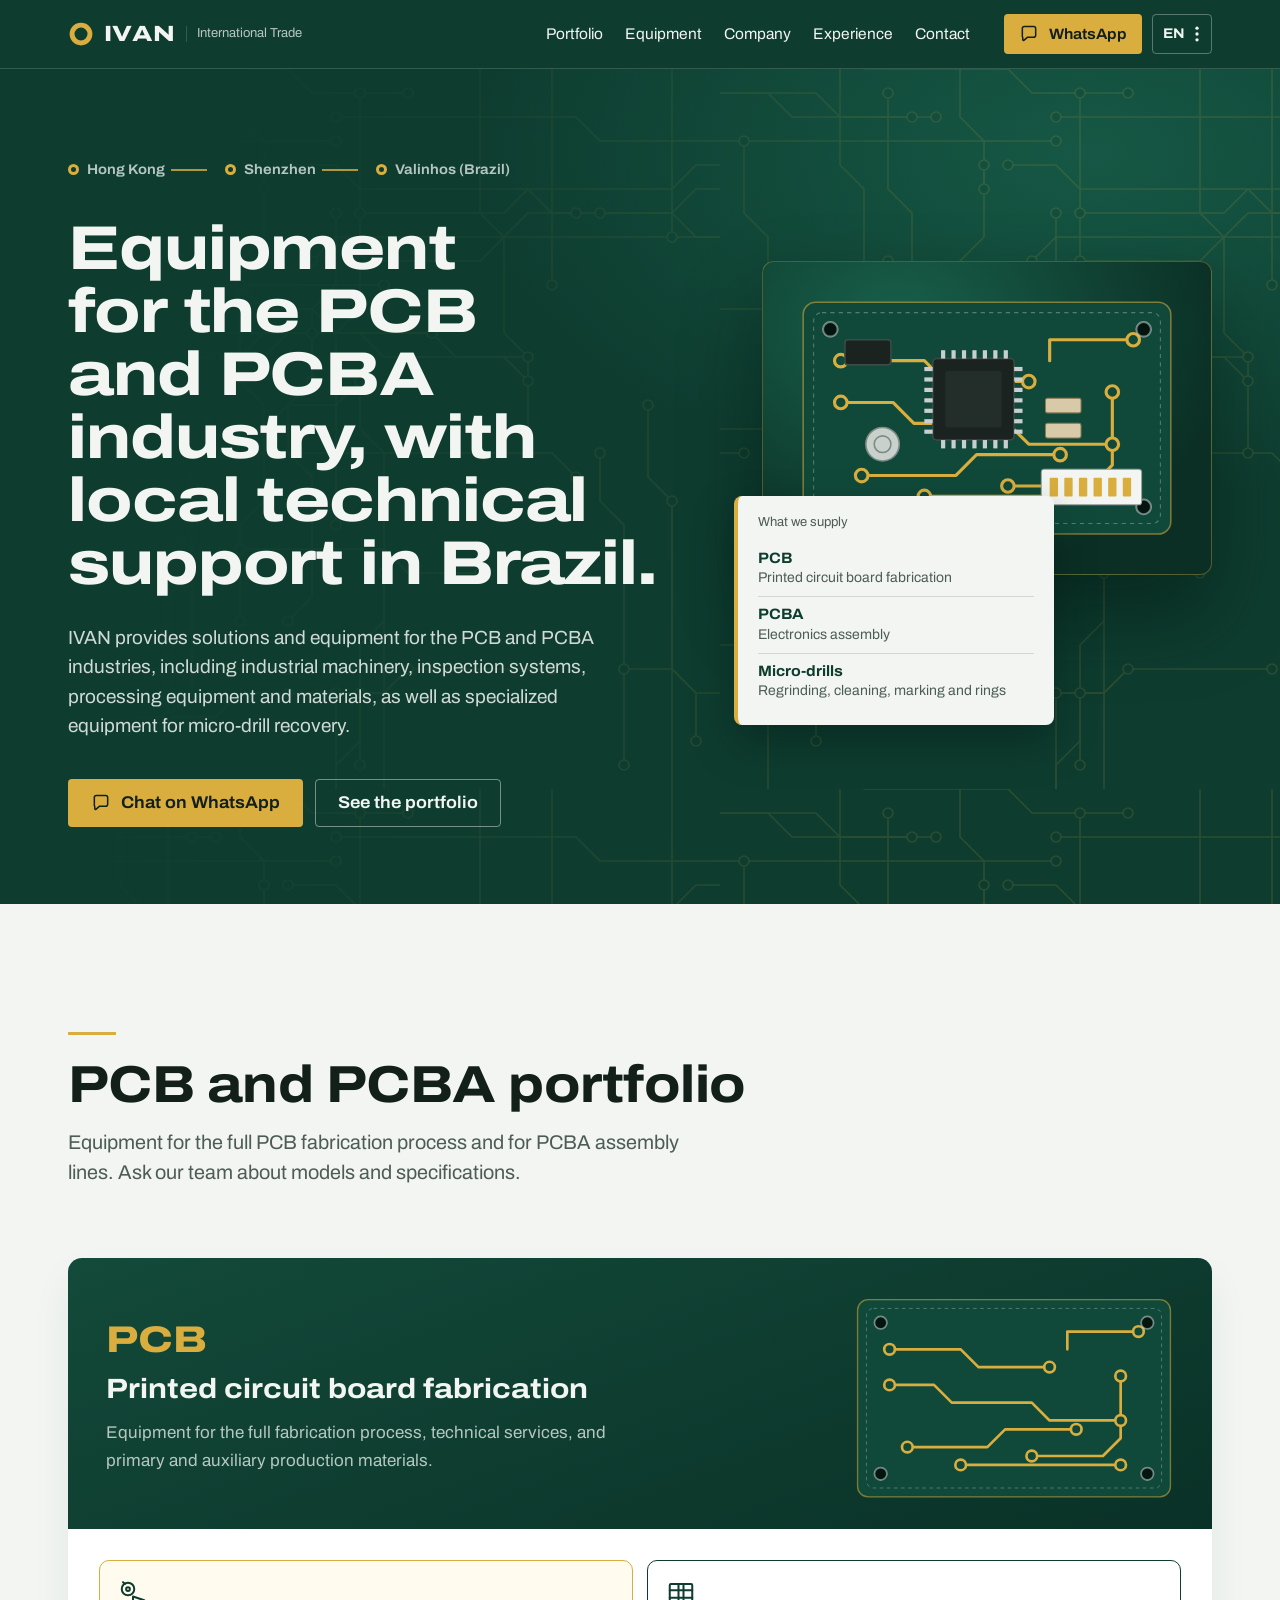
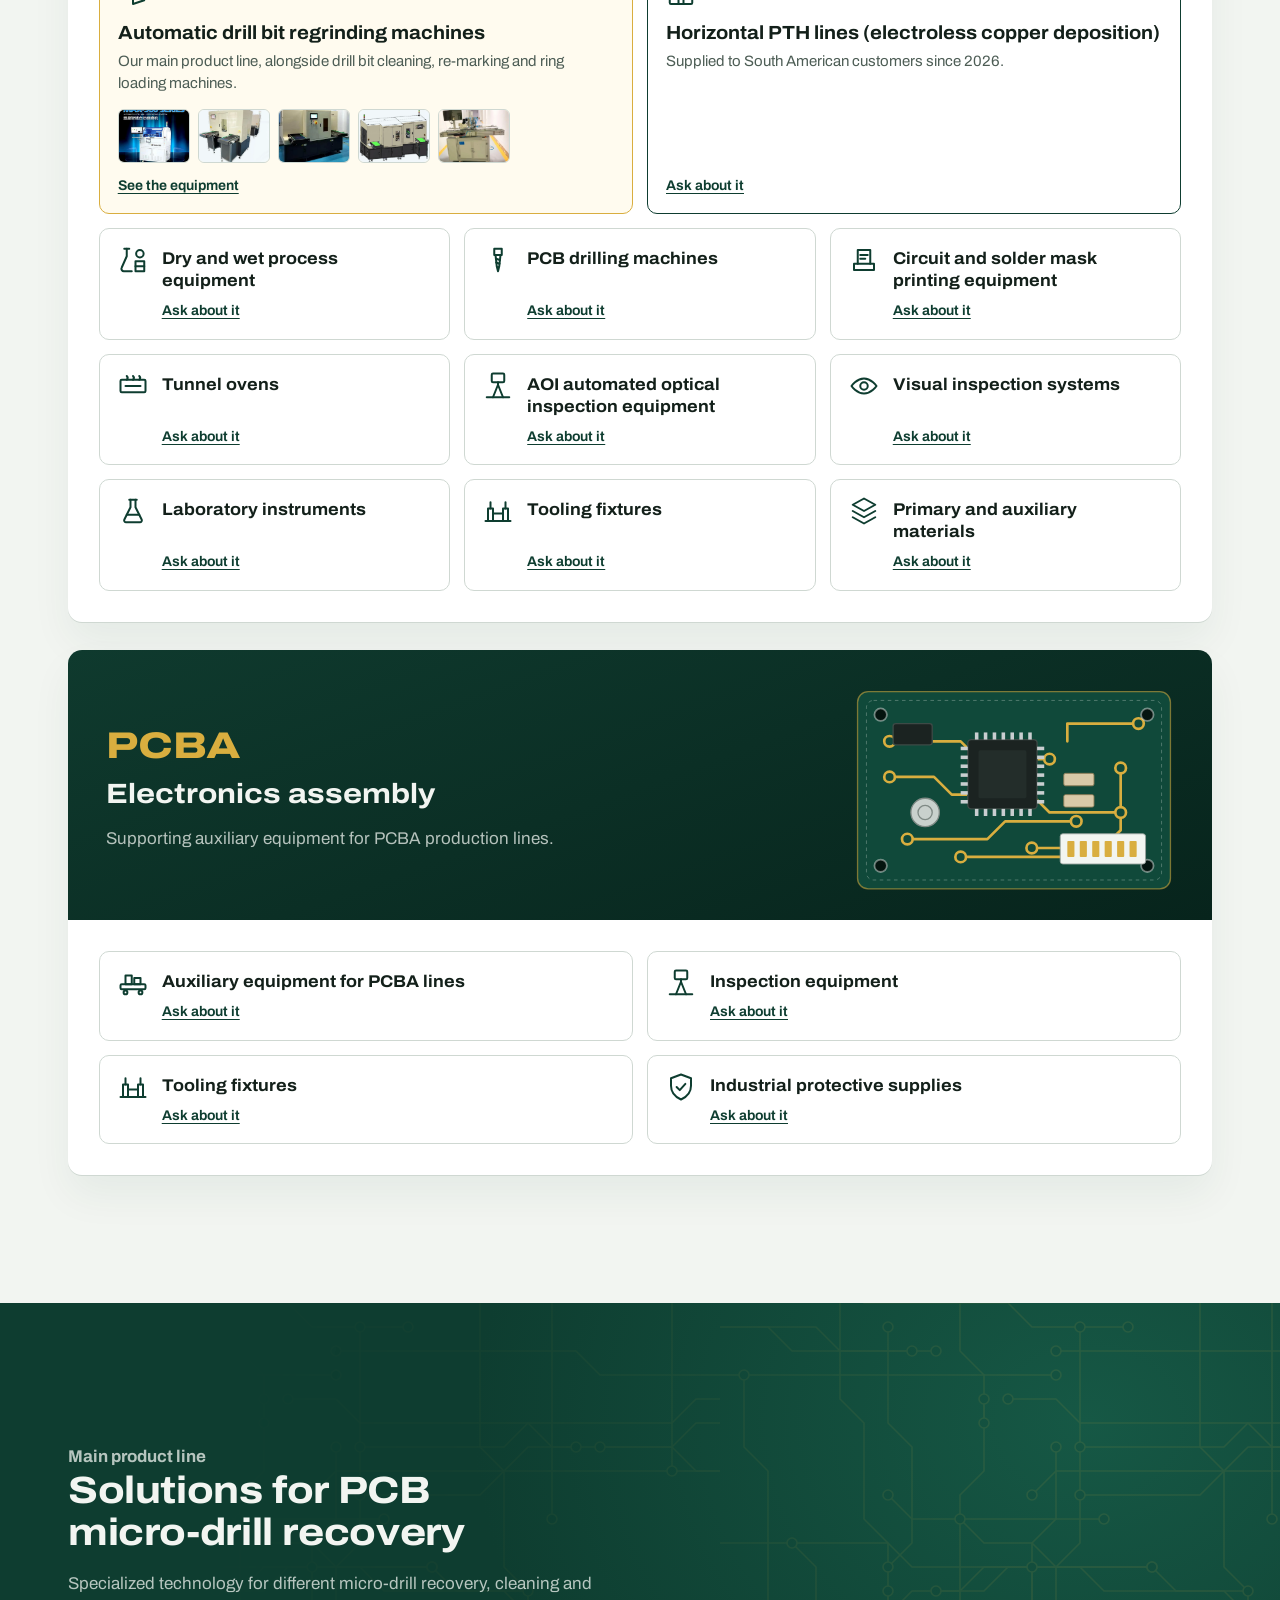
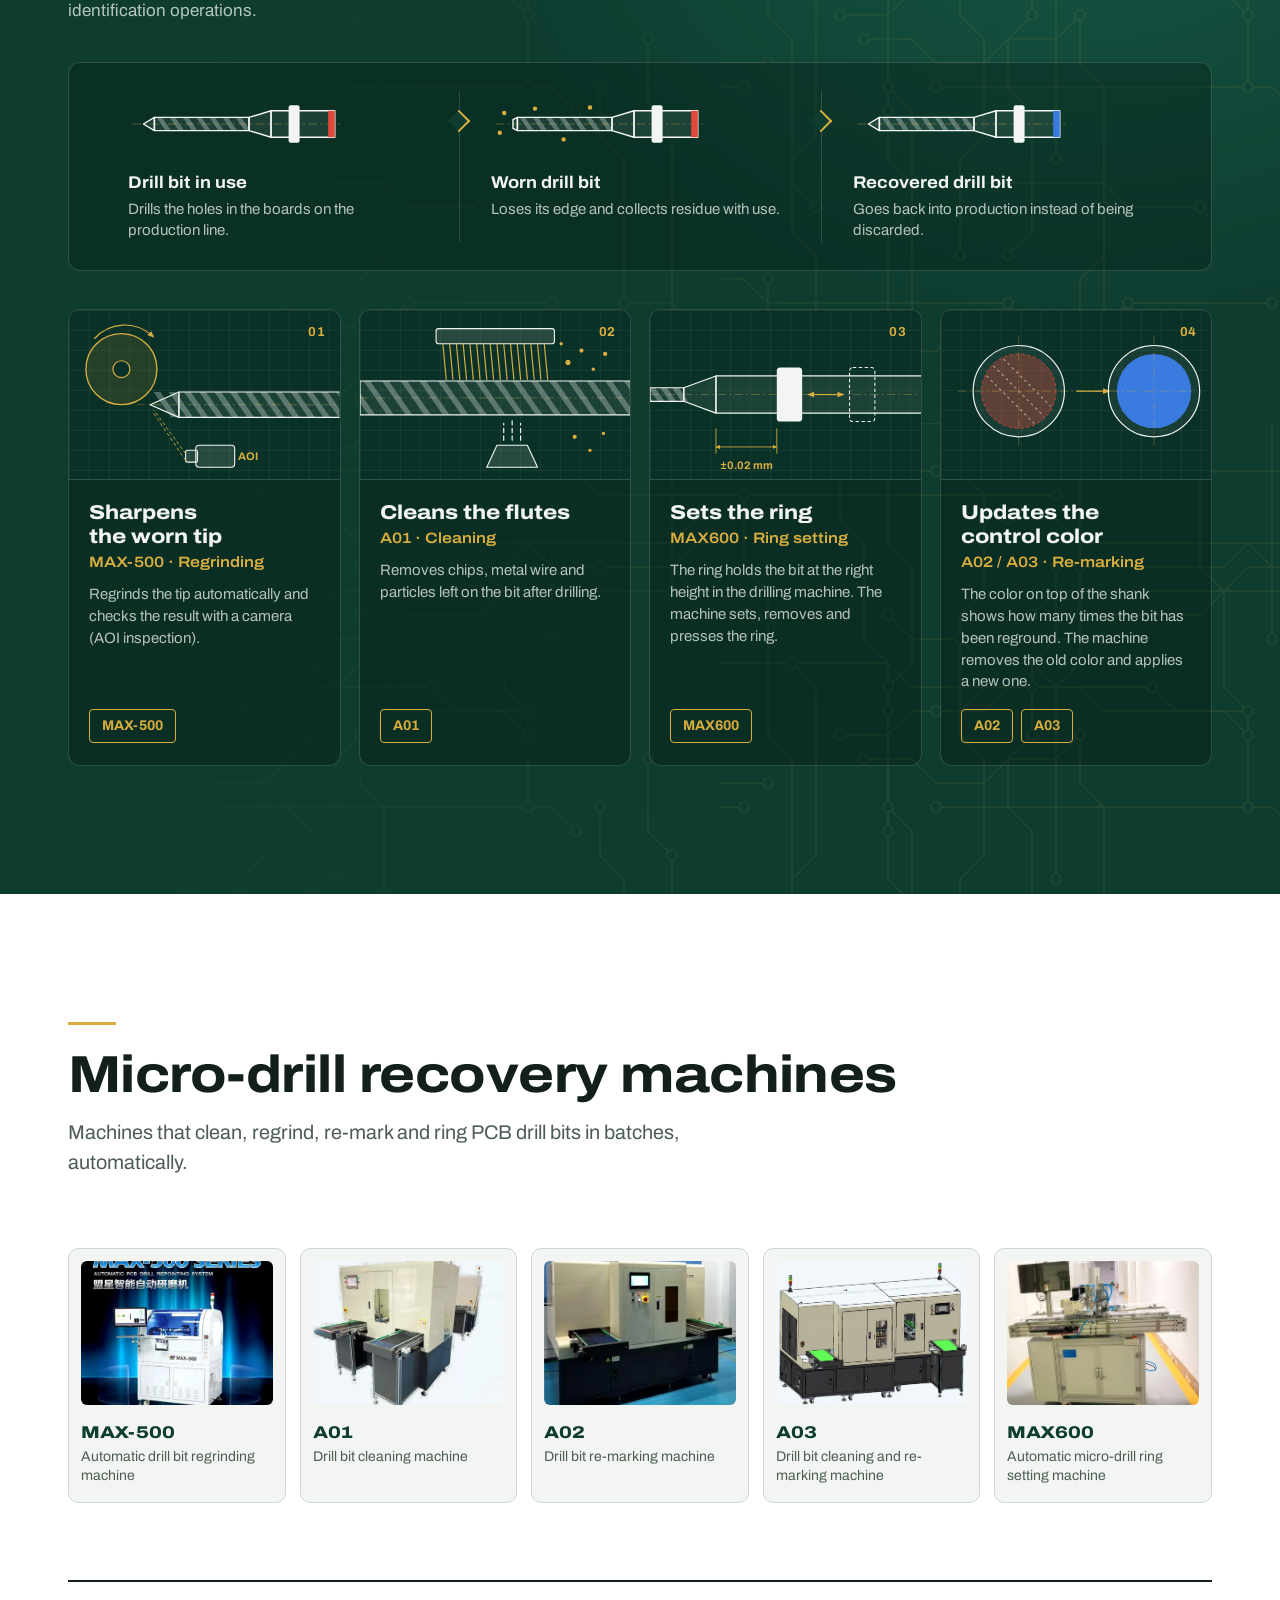
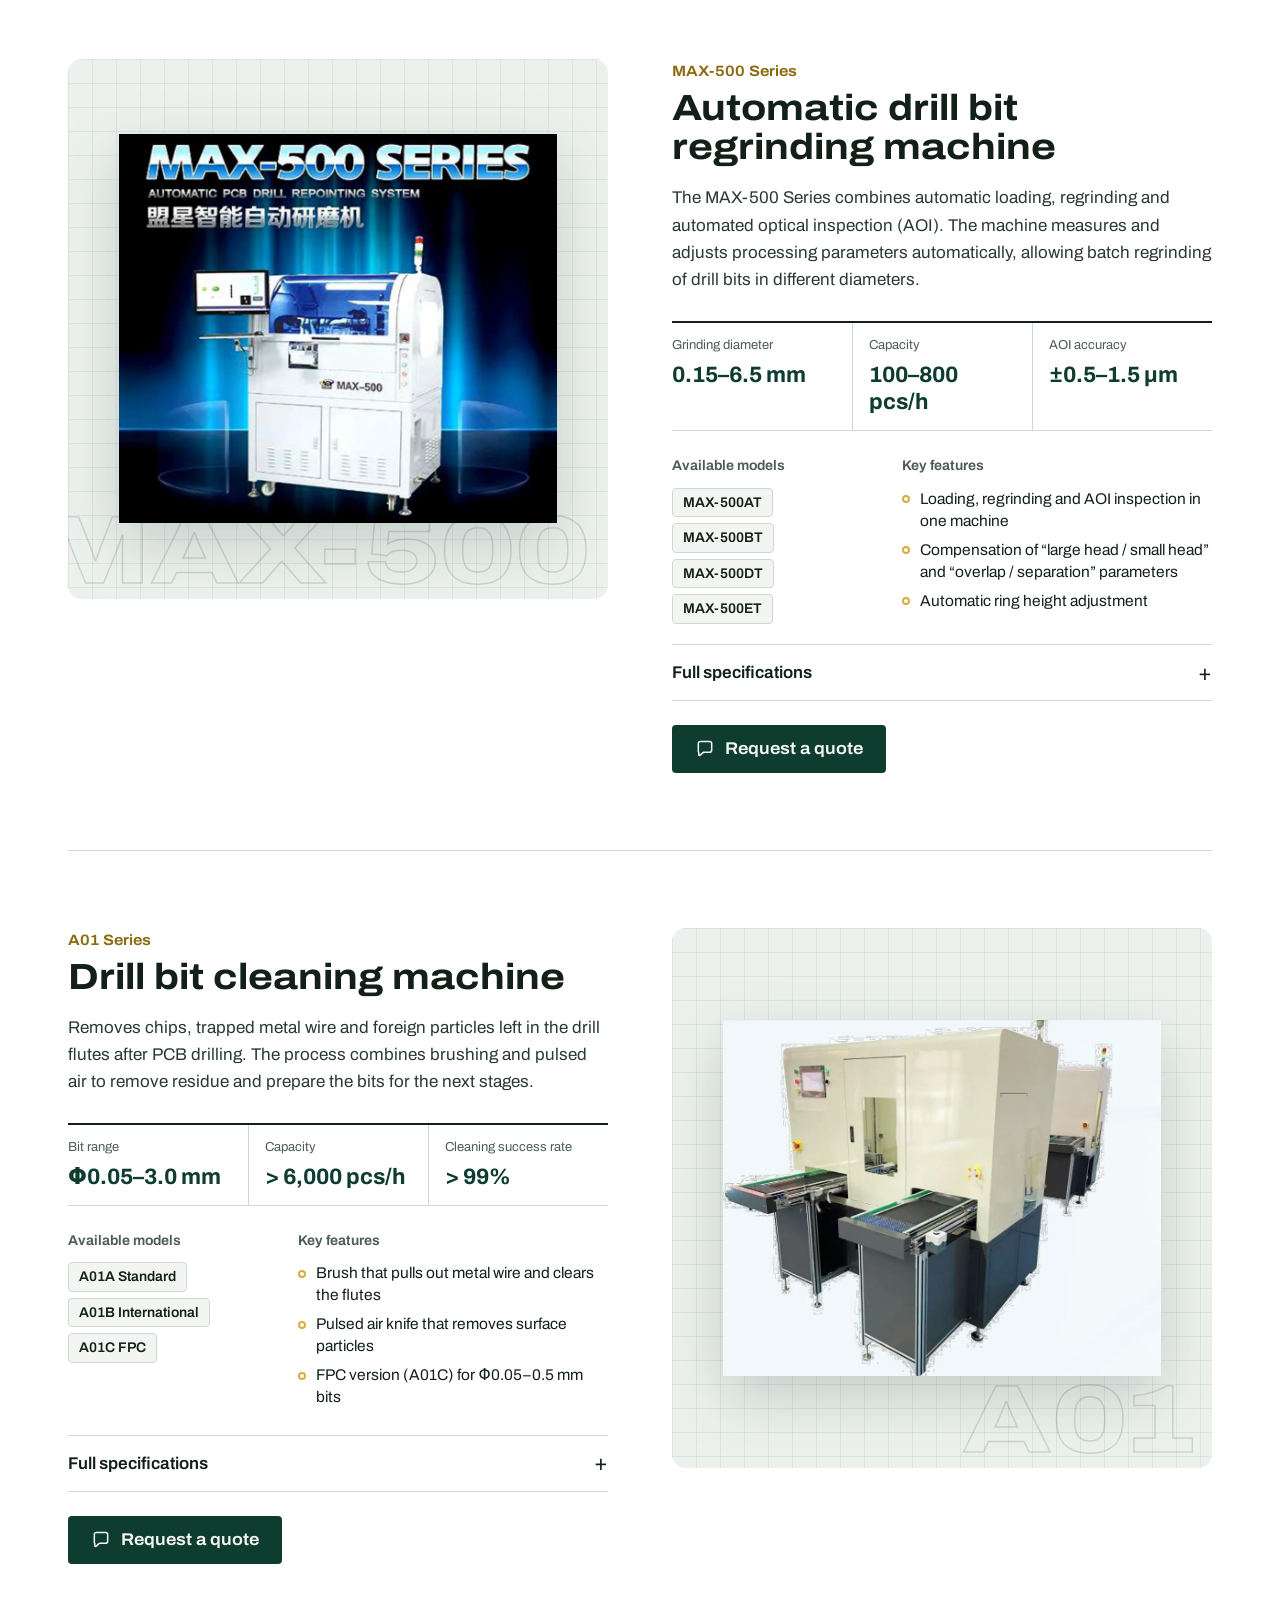
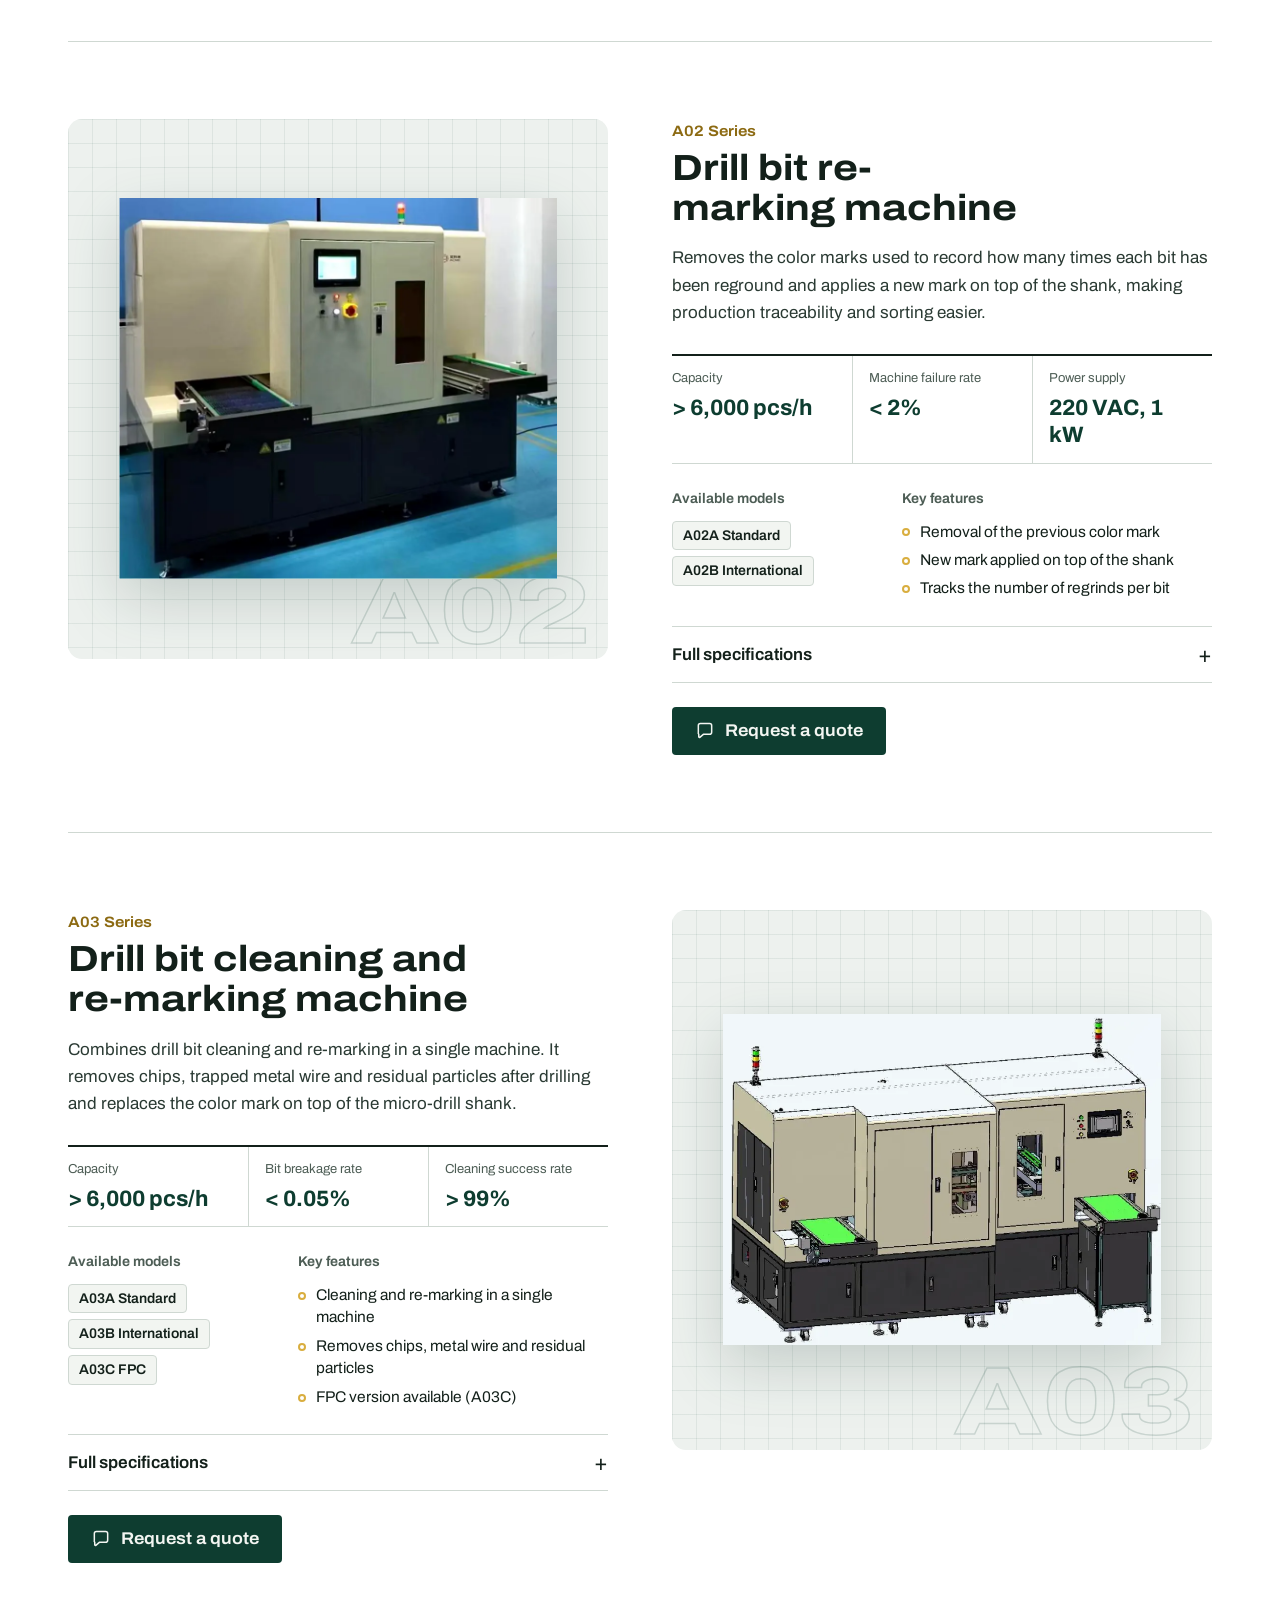
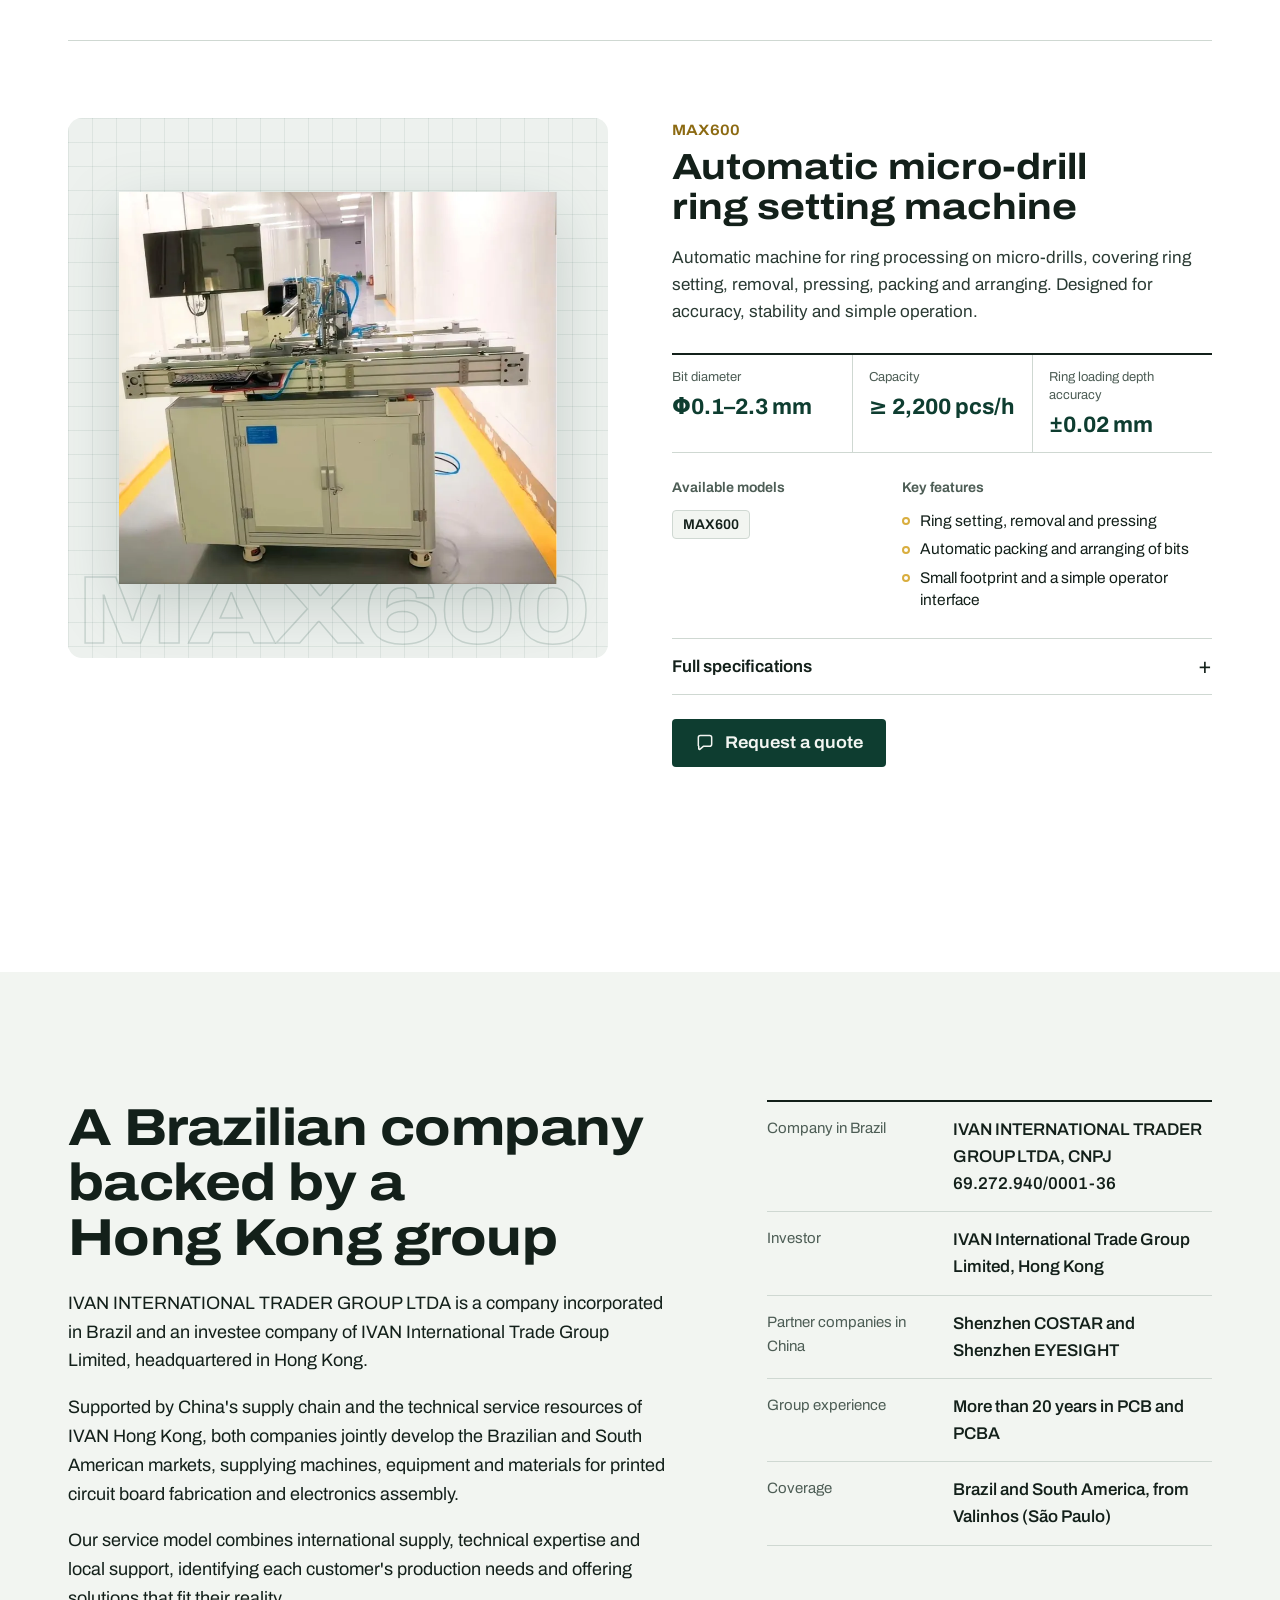
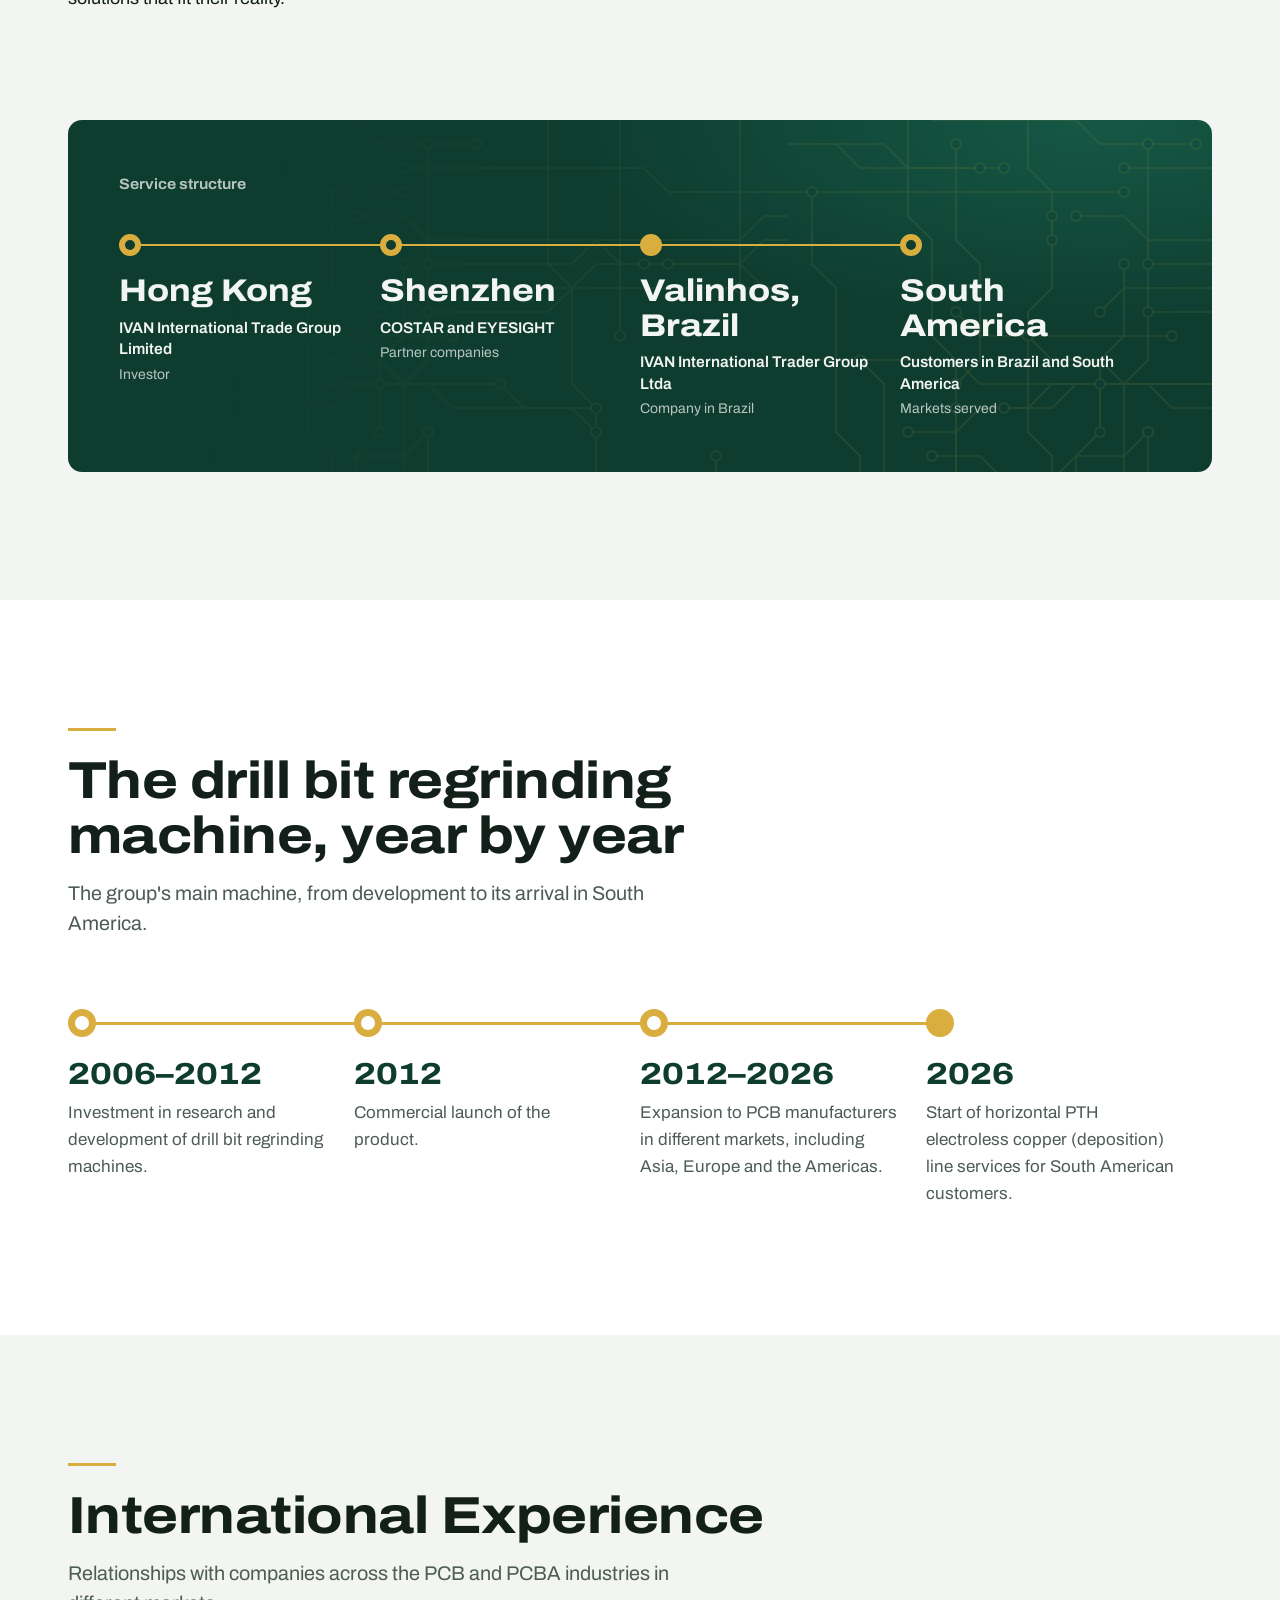
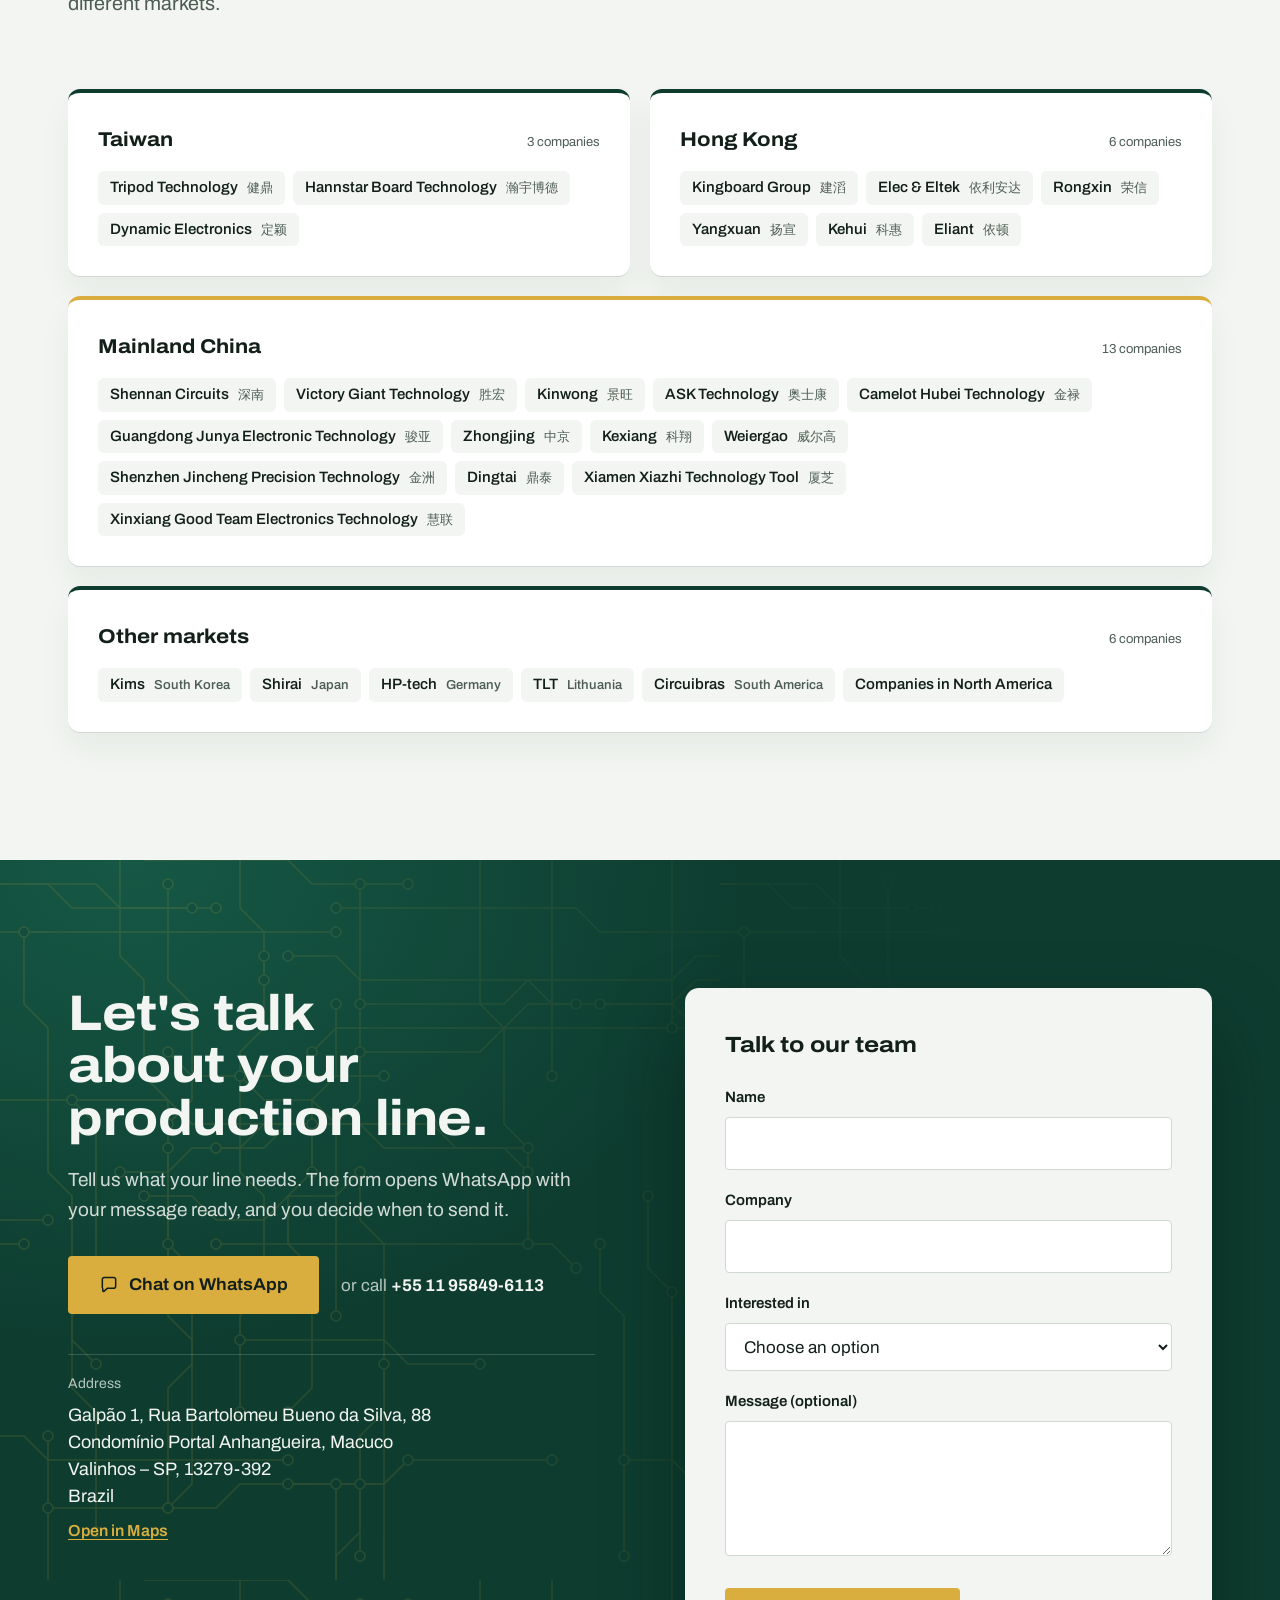
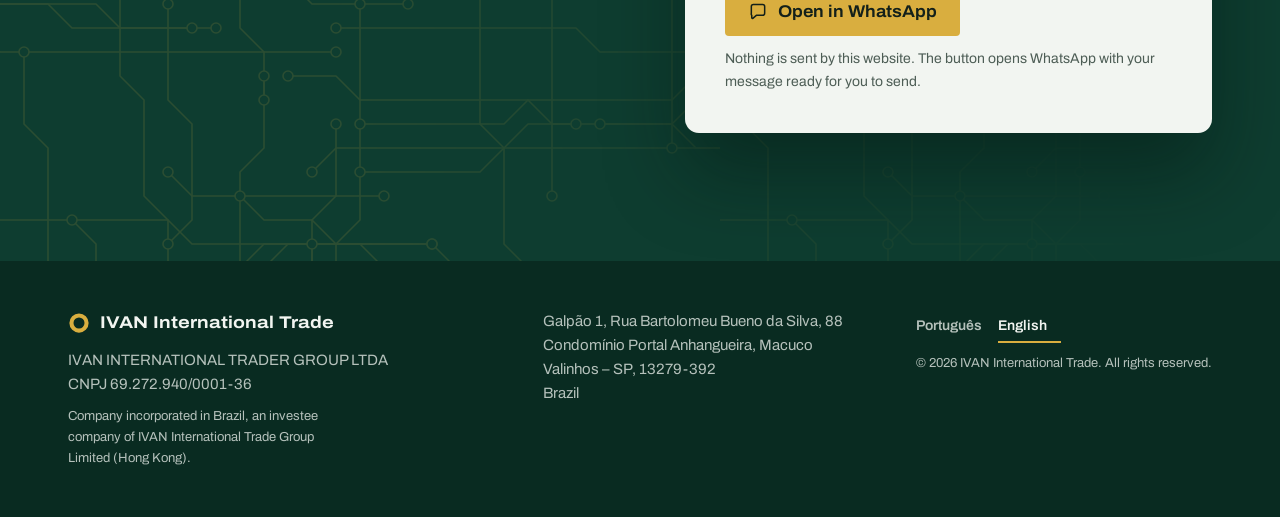
==== commit 314d8355: "Add files via upload" ====
--- a/docs/en/index.html
+++ b/docs/en/index.html
@@ -5,8 +5,9 @@
 <meta name="viewport" content="width=device-width, initial-scale=1">
 <title>IVAN International Trade | PCB and PCBA equipment in Brazil</title>
 <meta name="description" content="Brazilian company affiliated with the IVAN group, headquartered in Hong Kong. Equipment for PCB fabrication and PCBA assembly, inspection systems, materials and micro-drill recovery machines, with local support.">
-
-<link rel="alternate" hreflang="pt-BR" href="../"><link rel="alternate" hreflang="en" href="../en/"><link rel="alternate" hreflang="zh-CN" href="../zh/">
+<link rel="canonical" href="https://ivanpcb.com/en/">
+<meta property="og:url" content="https://ivanpcb.com/en/">
+<link rel="alternate" hreflang="pt-BR" href="https://ivanpcb.com/"><link rel="alternate" hreflang="en" href="https://ivanpcb.com/en/"><link rel="alternate" hreflang="x-default" href="https://ivanpcb.com/">
 <meta name="theme-color" content="#0E3D30">
 <link rel="icon" href="../assets/favicon.svg" type="image/svg+xml">
 <link rel="apple-touch-icon" href="../assets/apple-touch-icon.png">
@@ -14,14 +15,14 @@
 <meta property="og:site_name" content="IVAN International Trade">
 <meta property="og:title" content="IVAN International Trade | PCB and PCBA equipment in Brazil">
 <meta property="og:description" content="Brazilian company affiliated with the IVAN group, headquartered in Hong Kong. Equipment for PCB fabrication and PCBA assembly, inspection systems, materials and micro-drill recovery machines, with local support.">
-<meta property="og:image" content="../assets/og.jpg">
+<meta property="og:image" content="https://ivanpcb.com/assets/og-en.jpg">
 <meta property="og:image:width" content="1200">
 <meta property="og:image:height" content="630">
 <meta property="og:locale" content="en">
 <meta name="twitter:card" content="summary_large_image">
 <link rel="preload" href="../assets/fonts/archivo-latin-wdth-normal.woff2" as="font" type="font/woff2" crossorigin>
 <link rel="stylesheet" href="../assets/css/site.css">
-<script type="application/ld+json">{"@context": "https://schema.org", "@type": "Organization", "name": "IVAN INTERNATIONAL TRADER GROUP LTDA", "alternateName": "IVAN International Trade", "legalName": "IVAN INTERNATIONAL TRADER GROUP LTDA", "taxID": "69.272.940/0001-36", "description": "Company incorporated in Brazil, an investee company of IVAN International Trade Group Limited (Hong Kong).", "telephone": "+5511958496113", "address": {"@type": "PostalAddress", "streetAddress": "Rua Bartolomeu Bueno da Silva, 88, Galpão 1, Condomínio Portal Anhangueira", "addressLocality": "Valinhos", "addressRegion": "SP", "postalCode": "13279-392", "addressCountry": "BR"}, "areaServed": ["BR", "South America"]}</script>
+<script type="application/ld+json">{"@context": "https://schema.org", "@type": "Organization", "name": "IVAN INTERNATIONAL TRADER GROUP LTDA", "alternateName": "IVAN International Trade", "legalName": "IVAN INTERNATIONAL TRADER GROUP LTDA", "taxID": "69.272.940/0001-36", "description": "Company incorporated in Brazil, an investee company of IVAN International Trade Group Limited (Hong Kong).", "telephone": "+5511958496113", "address": {"@type": "PostalAddress", "streetAddress": "Rua Bartolomeu Bueno da Silva, 88, Galpão 1, Condomínio Portal Anhangueira", "addressLocality": "Valinhos", "addressRegion": "SP", "postalCode": "13279-392", "addressCountry": "BR"}, "areaServed": ["BR", "South America"], "url": "https://ivanpcb.com/", "logo": "https://ivanpcb.com/assets/apple-touch-icon.png"}</script>
 </head>
 <body>
 <a class="skip" href="#main">Skip to content</a>
@@ -35,7 +36,7 @@
         <summary title="Language"><span class="lang-code" aria-hidden="true">EN</span><svg class="icon" viewBox="0 0 24 24" aria-hidden="true" focusable="false"><circle cx="12" cy="5" r="2" fill="currentColor"/><circle cx="12" cy="12" r="2" fill="currentColor"/><circle cx="12" cy="19" r="2" fill="currentColor"/></svg><span class="sr-only">Language: English</span></summary>
         <div class="lang-panel">
           <p class="lang-panel-title">Language</p>
-          <ul><li><a class="lang-link" href="../" hreflang="pt-BR" lang="pt-BR"><span>Português</span></a></li><li><a class="lang-link" href="../en/" hreflang="en" lang="en" aria-current="true"><span>English</span><svg class="check" viewBox="0 0 24 24" aria-hidden="true" focusable="false"><path d="M5 12.5l4.5 4.5L19 7.5" fill="none" stroke="currentColor" stroke-width="2.2" stroke-linecap="round" stroke-linejoin="round"/></svg></a></li><li><a class="lang-link" href="../zh/" hreflang="zh-CN" lang="zh-CN"><span>中文</span></a></li></ul>
+          <ul><li><a class="lang-link" href="../" hreflang="pt-BR" lang="pt-BR"><span>Português</span></a></li><li><a class="lang-link" href="../en/" hreflang="en" lang="en" aria-current="true"><span>English</span><svg class="check" viewBox="0 0 24 24" aria-hidden="true" focusable="false"><path d="M5 12.5l4.5 4.5L19 7.5" fill="none" stroke="currentColor" stroke-width="2.2" stroke-linecap="round" stroke-linejoin="round"/></svg></a></li></ul>
         </div>
       </details>
     </div>
@@ -44,7 +45,7 @@
       <div class="mobile-panel">
         <ul class="mobile-nav"><li><a href="#segments">Portfolio</a></li><li><a href="#equipment">Equipment</a></li><li><a href="#company">Company</a></li><li><a href="#customers">Experience</a></li><li><a href="#contact">Contact</a></li></ul>
         <p class="mobile-lang-title">Language</p>
-        <ul class="langs" aria-label="Language"><li><a class="lang-link" href="../" hreflang="pt-BR" lang="pt-BR" title="Português">Português</a></li><li><a class="lang-link" href="../en/" hreflang="en" lang="en" title="English" aria-current="true">English</a></li><li><a class="lang-link" href="../zh/" hreflang="zh-CN" lang="zh-CN" title="中文">中文</a></li></ul>
+        <ul class="langs" aria-label="Language"><li><a class="lang-link" href="../" hreflang="pt-BR" lang="pt-BR" title="Português">Português</a></li><li><a class="lang-link" href="../en/" hreflang="en" lang="en" title="English" aria-current="true">English</a></li></ul>
       </div>
     </details>
   </div>
@@ -348,7 +349,7 @@
     </div>
     <p>Galpão 1, Rua Bartolomeu Bueno da Silva, 88<br>Condomínio Portal Anhangueira, Macuco<br>Valinhos – SP, 13279-392<br>Brazil</p>
     <div>
-      <ul class="langs" aria-label="Language"><li><a class="lang-link" href="../" hreflang="pt-BR" lang="pt-BR" title="Português">Português</a></li><li><a class="lang-link" href="../en/" hreflang="en" lang="en" title="English" aria-current="true">English</a></li><li><a class="lang-link" href="../zh/" hreflang="zh-CN" lang="zh-CN" title="中文">中文</a></li></ul>
+      <ul class="langs" aria-label="Language"><li><a class="lang-link" href="../" hreflang="pt-BR" lang="pt-BR" title="Português">Português</a></li><li><a class="lang-link" href="../en/" hreflang="en" lang="en" title="English" aria-current="true">English</a></li></ul>
       <p class="small">© 2026 IVAN International Trade. All rights reserved.</p>
     </div>
   </div>
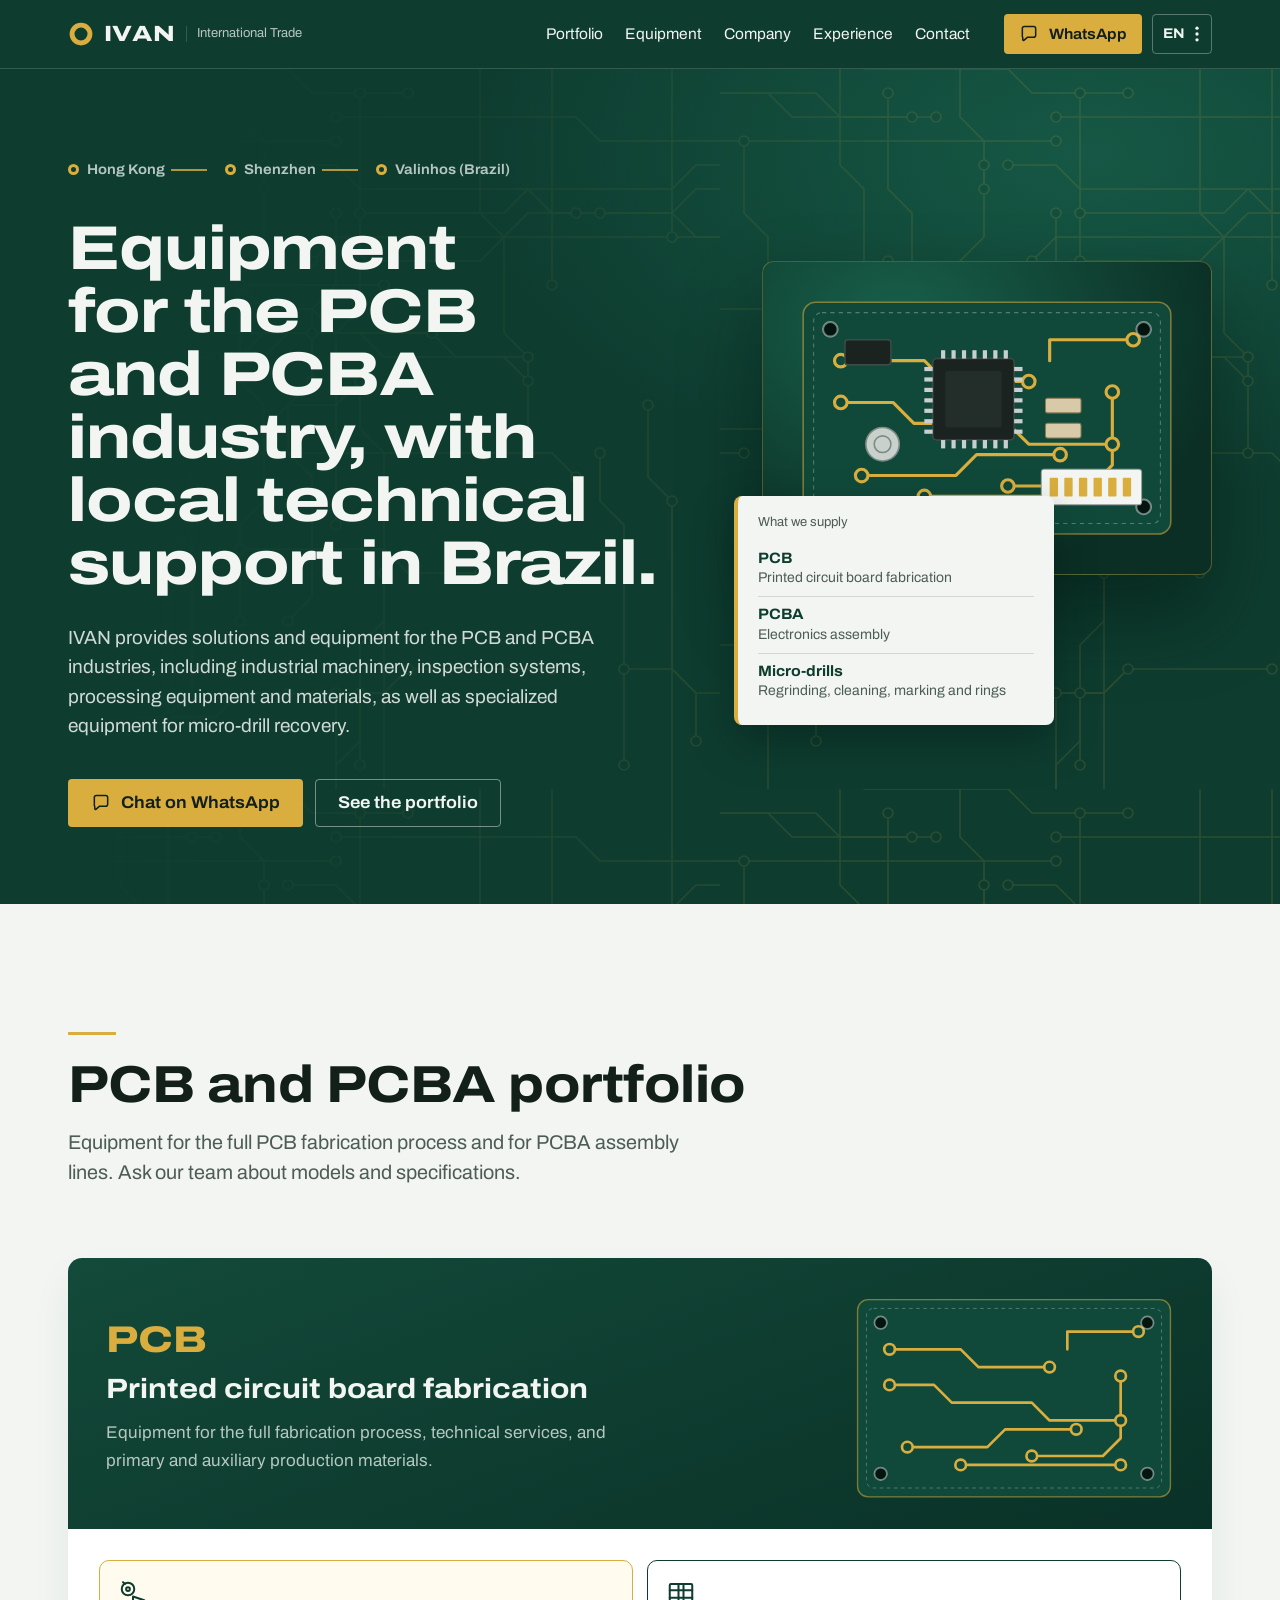
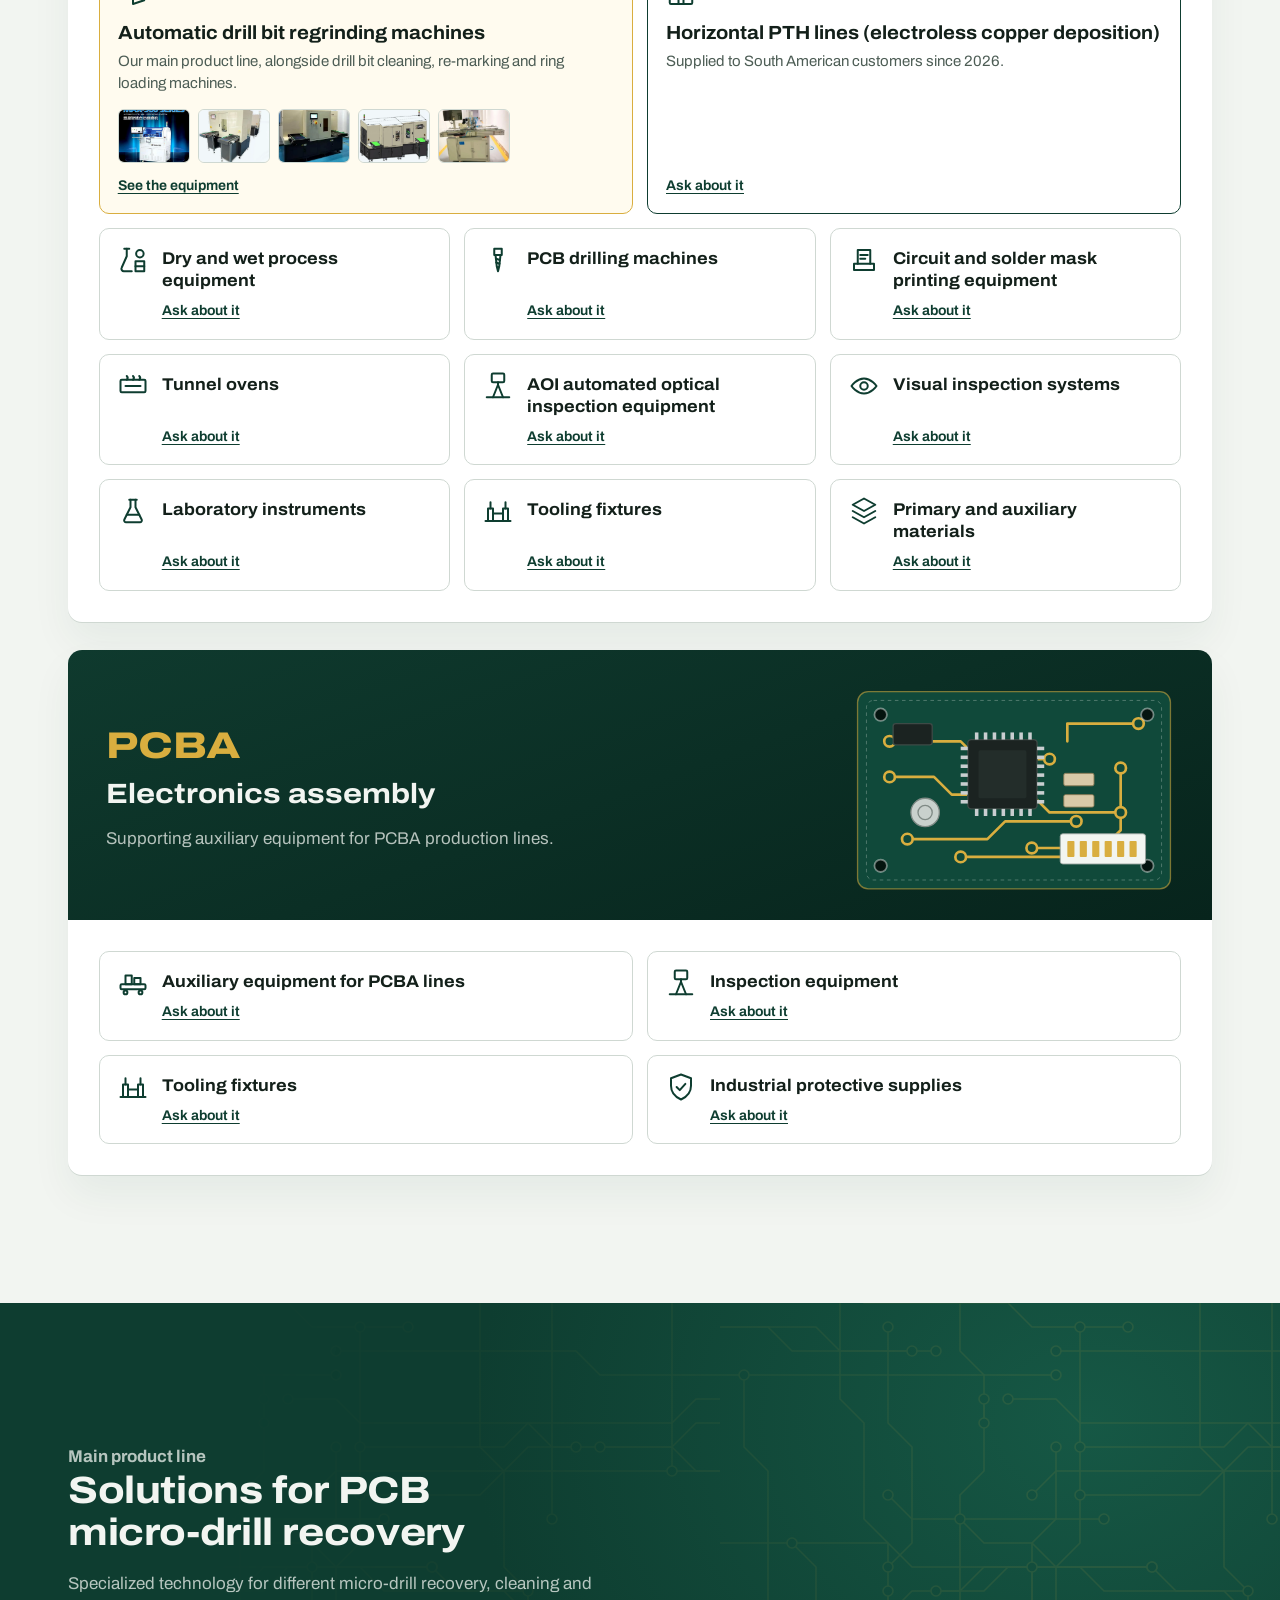
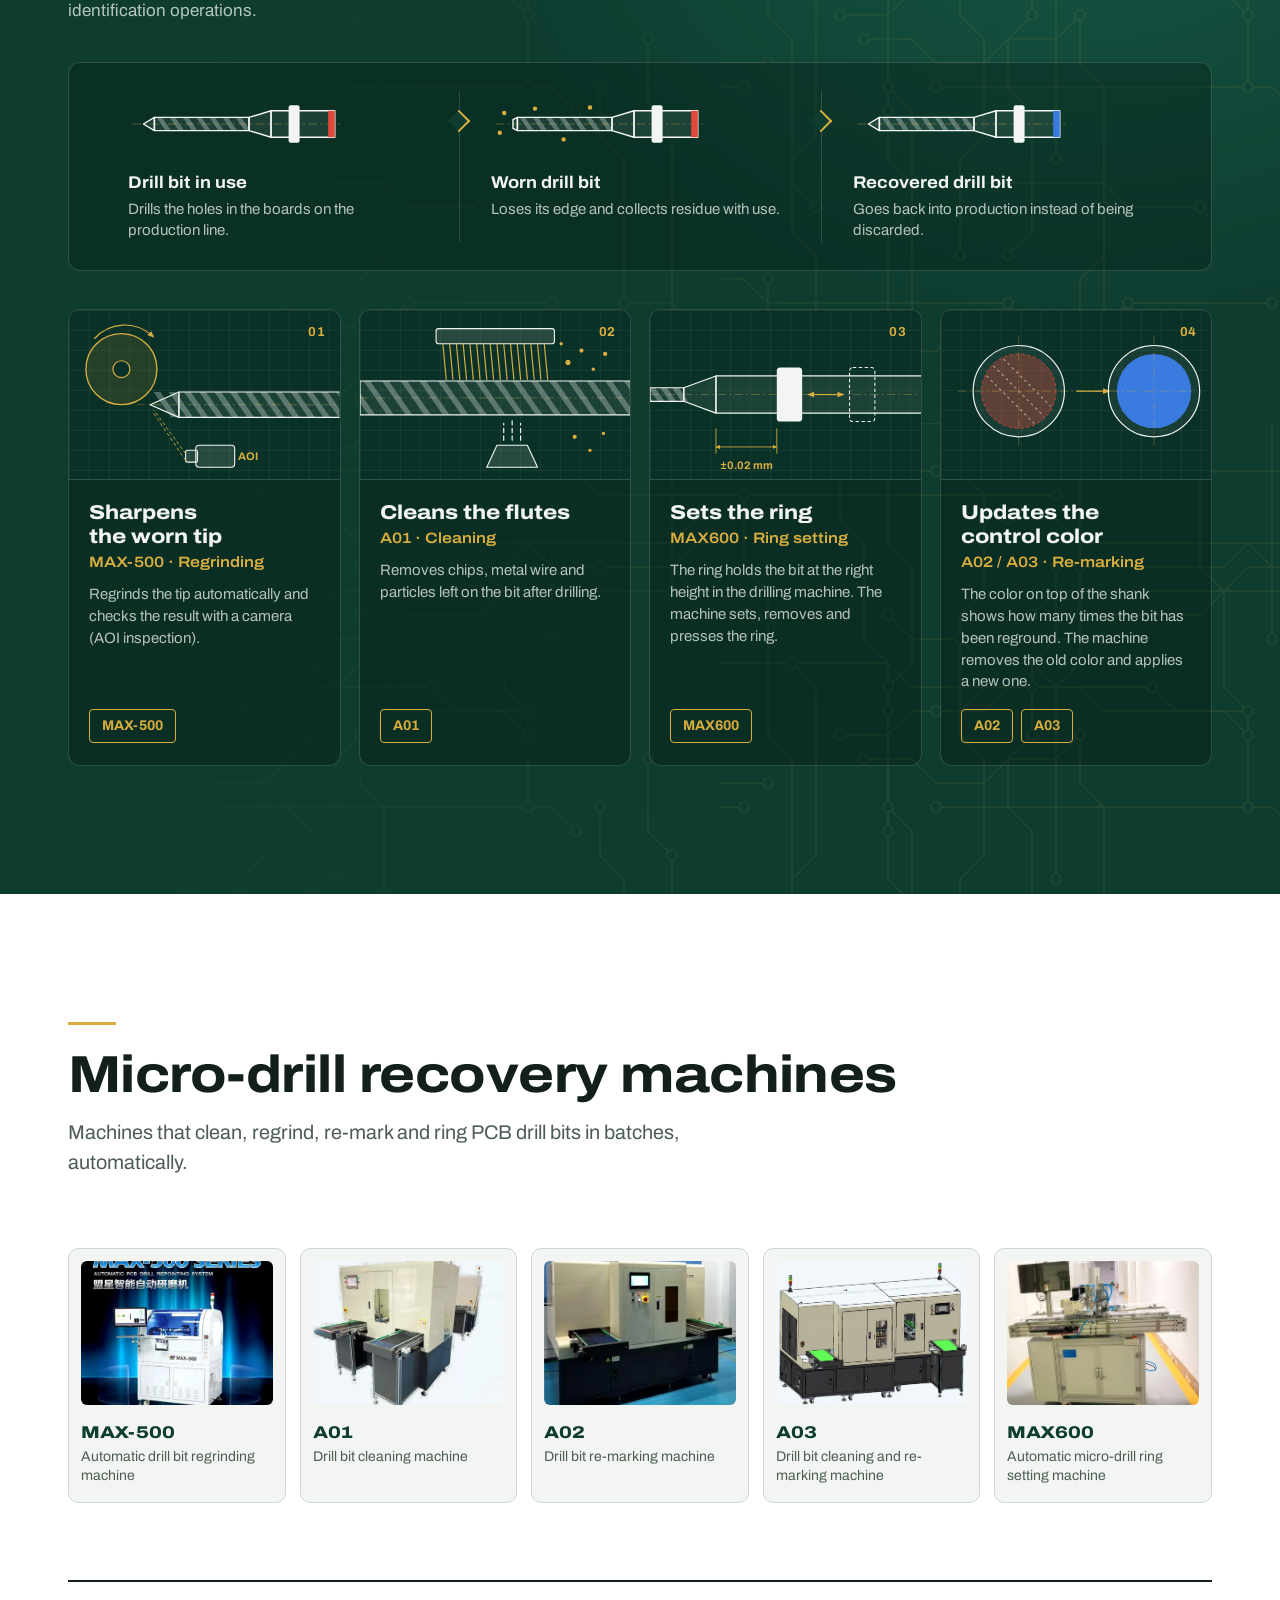
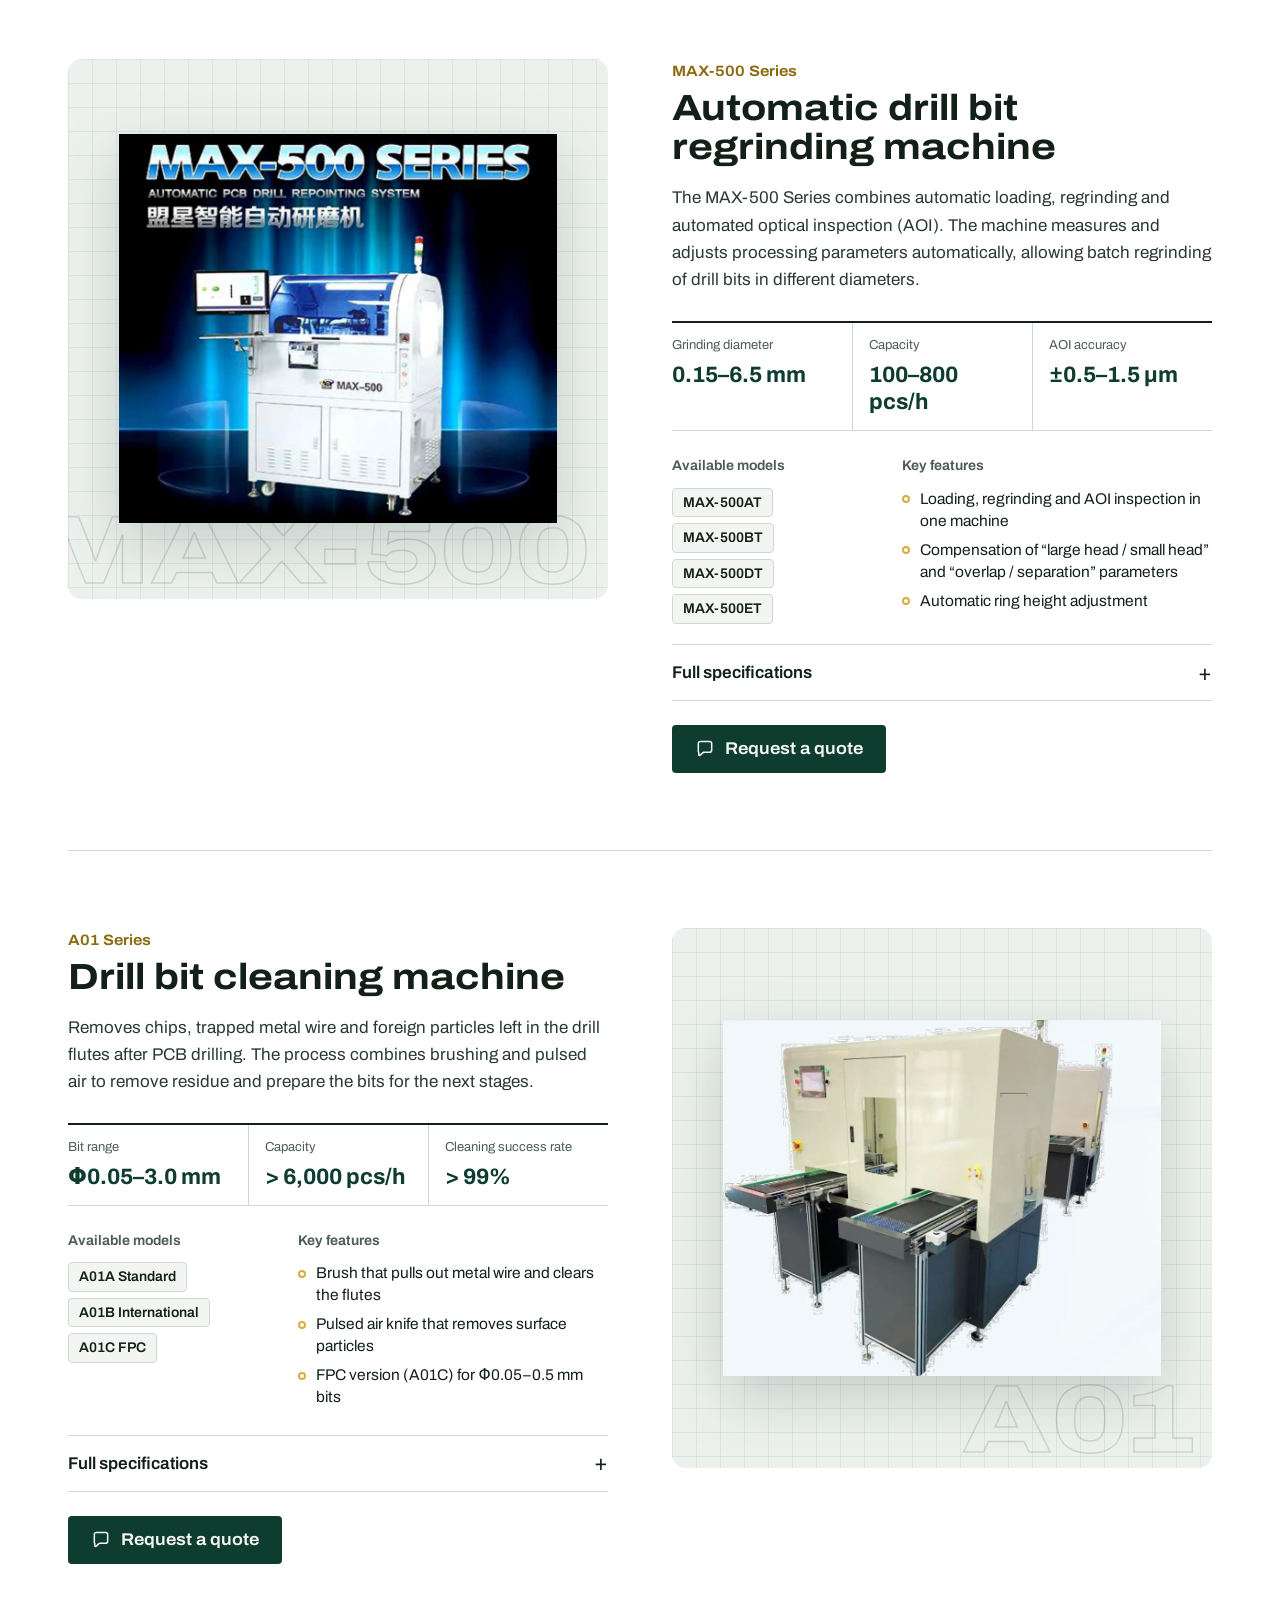
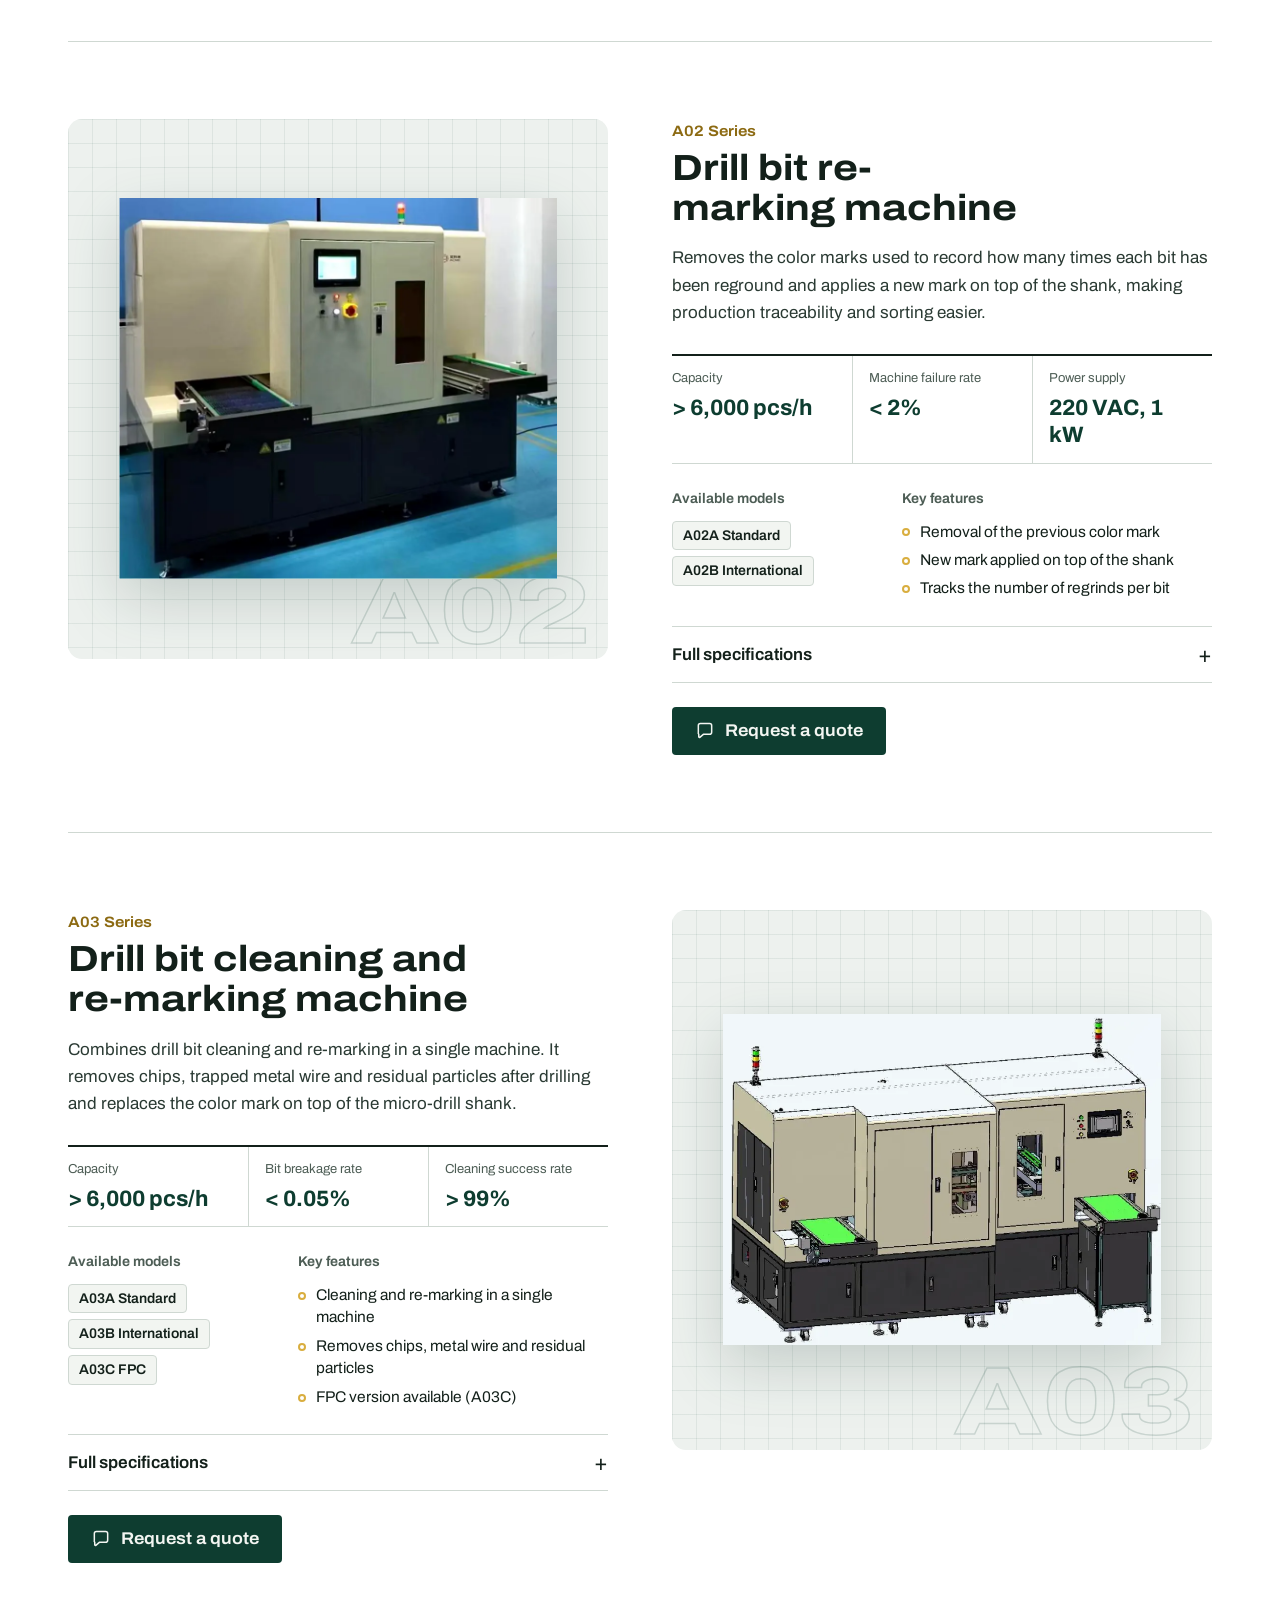
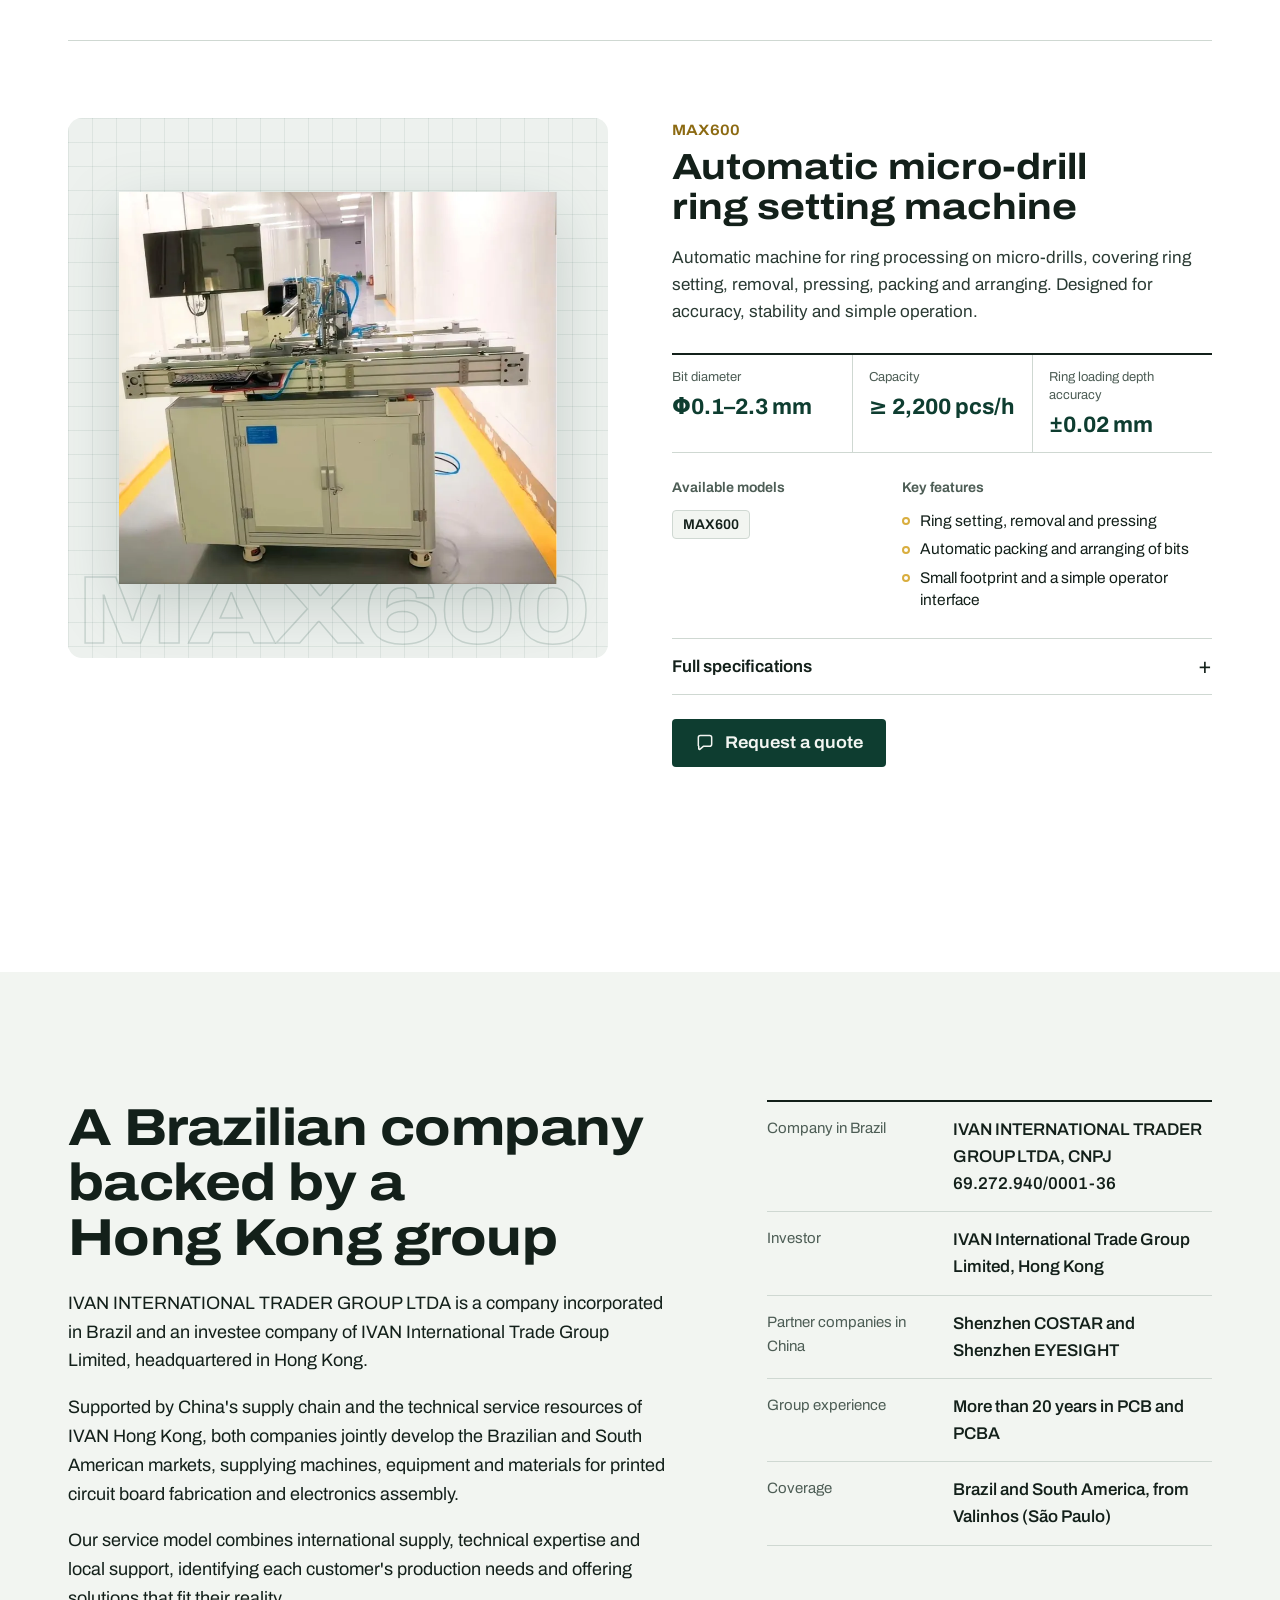
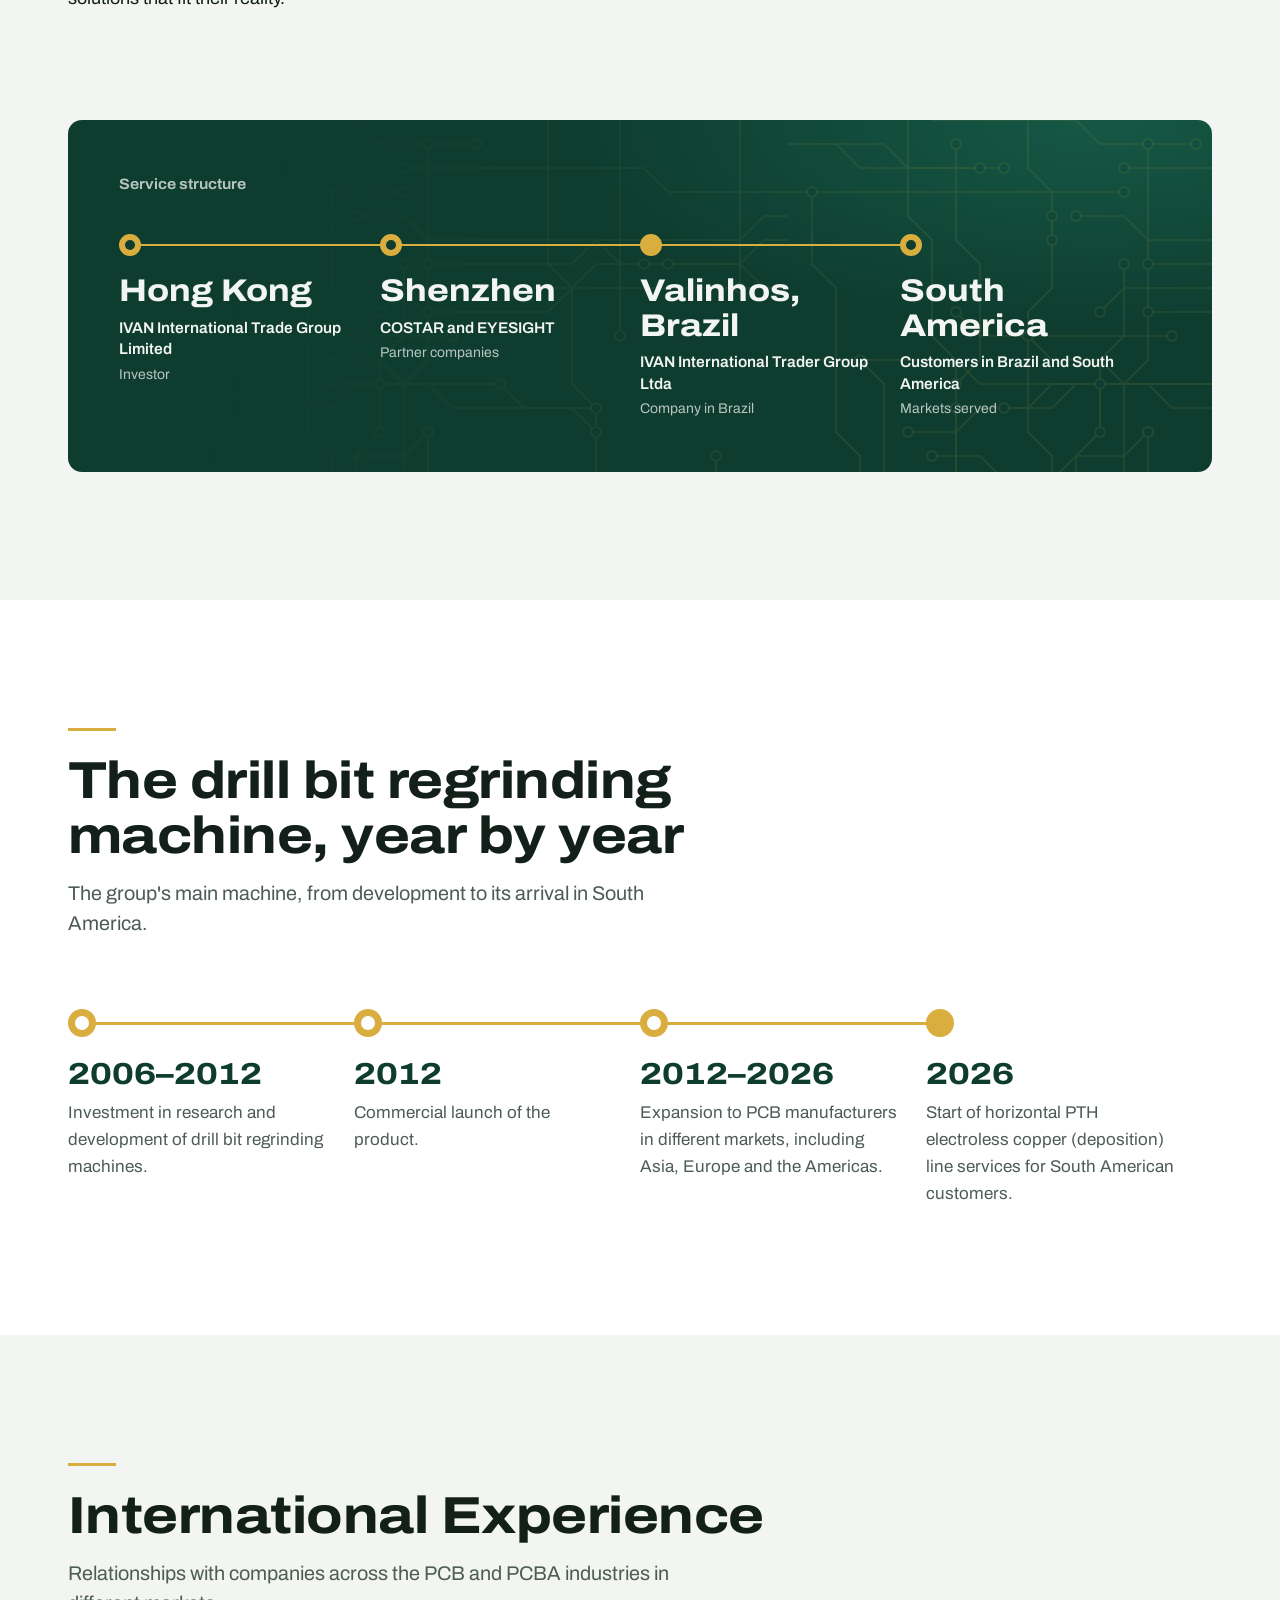
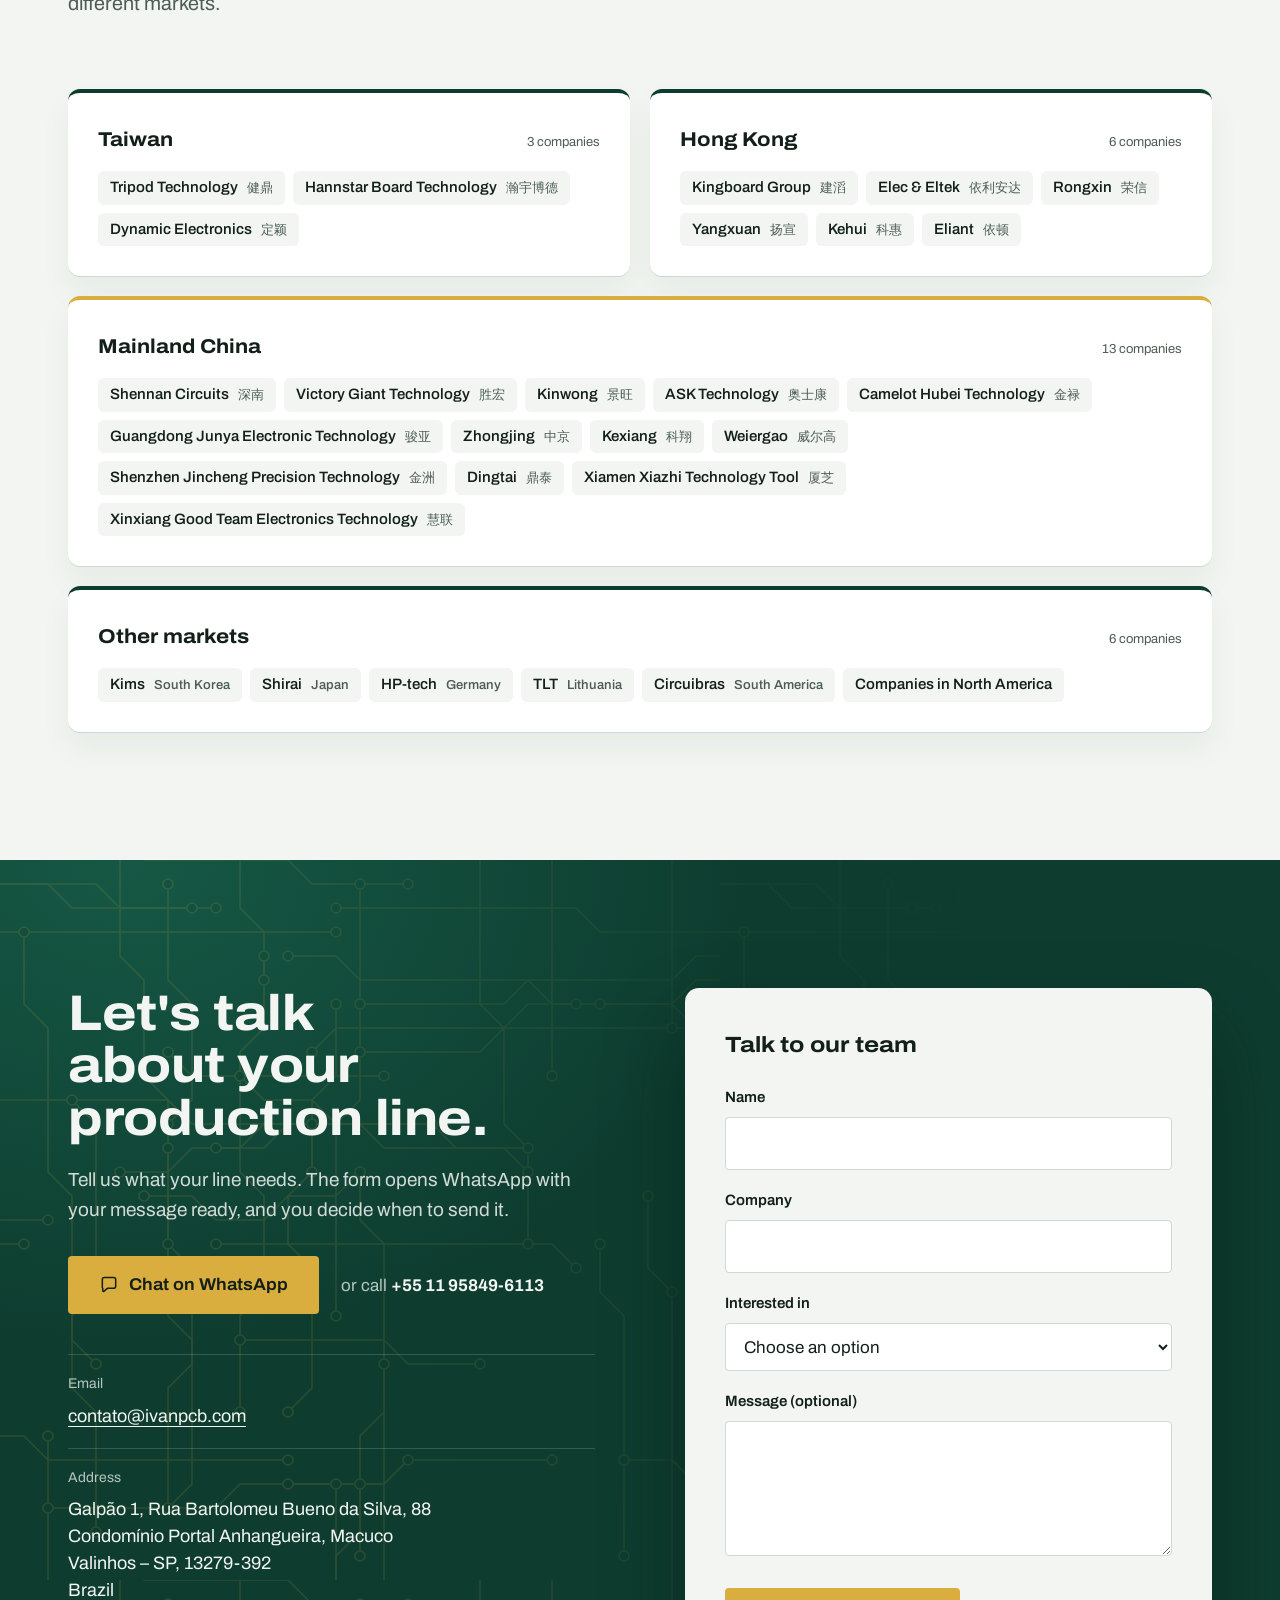
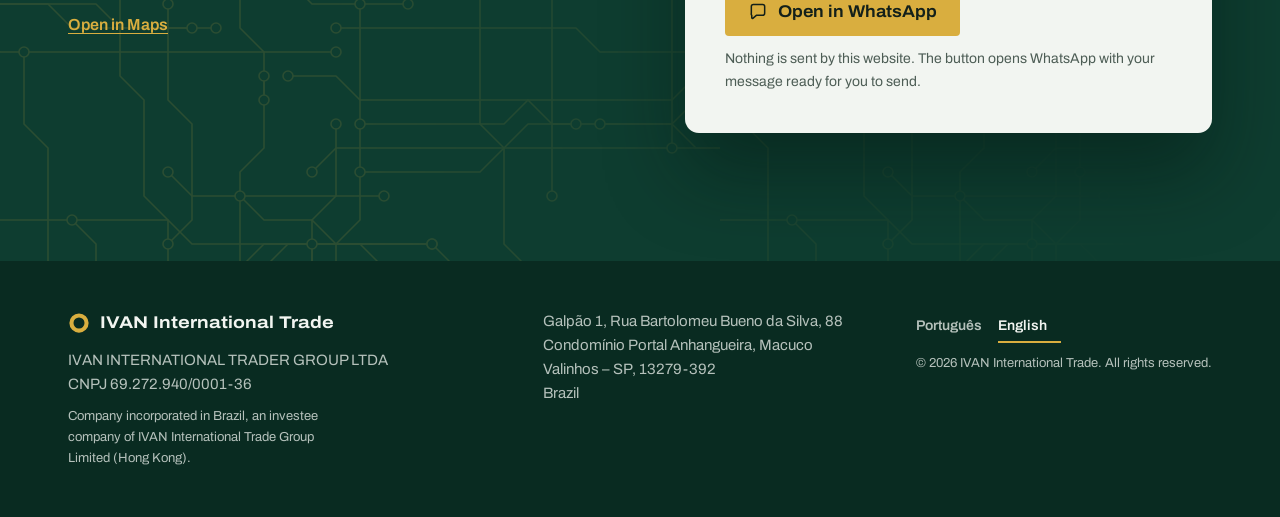
==== commit 41d1a3bc: "Add files via upload" ====
--- a/docs/en/index.html
+++ b/docs/en/index.html
@@ -22,7 +22,7 @@
 <meta name="twitter:card" content="summary_large_image">
 <link rel="preload" href="../assets/fonts/archivo-latin-wdth-normal.woff2" as="font" type="font/woff2" crossorigin>
 <link rel="stylesheet" href="../assets/css/site.css">
-<script type="application/ld+json">{"@context": "https://schema.org", "@type": "Organization", "name": "IVAN INTERNATIONAL TRADER GROUP LTDA", "alternateName": "IVAN International Trade", "legalName": "IVAN INTERNATIONAL TRADER GROUP LTDA", "taxID": "69.272.940/0001-36", "description": "Company incorporated in Brazil, an investee company of IVAN International Trade Group Limited (Hong Kong).", "telephone": "+5511958496113", "address": {"@type": "PostalAddress", "streetAddress": "Rua Bartolomeu Bueno da Silva, 88, Galpão 1, Condomínio Portal Anhangueira", "addressLocality": "Valinhos", "addressRegion": "SP", "postalCode": "13279-392", "addressCountry": "BR"}, "areaServed": ["BR", "South America"], "url": "https://ivanpcb.com/", "logo": "https://ivanpcb.com/assets/apple-touch-icon.png"}</script>
+<script type="application/ld+json">{"@context": "https://schema.org", "@type": "Organization", "name": "IVAN INTERNATIONAL TRADER GROUP LTDA", "alternateName": "IVAN International Trade", "legalName": "IVAN INTERNATIONAL TRADER GROUP LTDA", "taxID": "69.272.940/0001-36", "description": "Company incorporated in Brazil, an investee company of IVAN International Trade Group Limited (Hong Kong).", "telephone": "+5511958496113", "email": "contato@ivanpcb.com", "address": {"@type": "PostalAddress", "streetAddress": "Rua Bartolomeu Bueno da Silva, 88, Galpão 1, Condomínio Portal Anhangueira", "addressLocality": "Valinhos", "addressRegion": "SP", "postalCode": "13279-392", "addressCountry": "BR"}, "areaServed": ["BR", "South America"], "url": "https://ivanpcb.com/", "logo": "https://ivanpcb.com/assets/apple-touch-icon.png"}</script>
 </head>
 <body>
 <a class="skip" href="#main">Skip to content</a>
@@ -307,6 +307,7 @@
         <span class="contact-or">or call <a href="tel:+5511958496113">+55 11 95849-6113</a></span>
       </div>
       <dl class="contact-list">
+        <div><dt>Email</dt><dd><a href="mailto:contato@ivanpcb.com">contato@ivanpcb.com</a></dd></div>
         <div><dt>Address</dt><dd><address>Galpão 1, Rua Bartolomeu Bueno da Silva, 88<br>Condomínio Portal Anhangueira, Macuco<br>Valinhos – SP, 13279-392<br>Brazil</address>
           <a class="map-link" href="https://www.google.com/maps/search/?api=1&amp;query=Rua+Bartolomeu+Bueno+da+Silva+88+Valinhos+SP+13279-392" target="_blank" rel="noopener">Open in Maps</a></dd></div>
       </dl>
